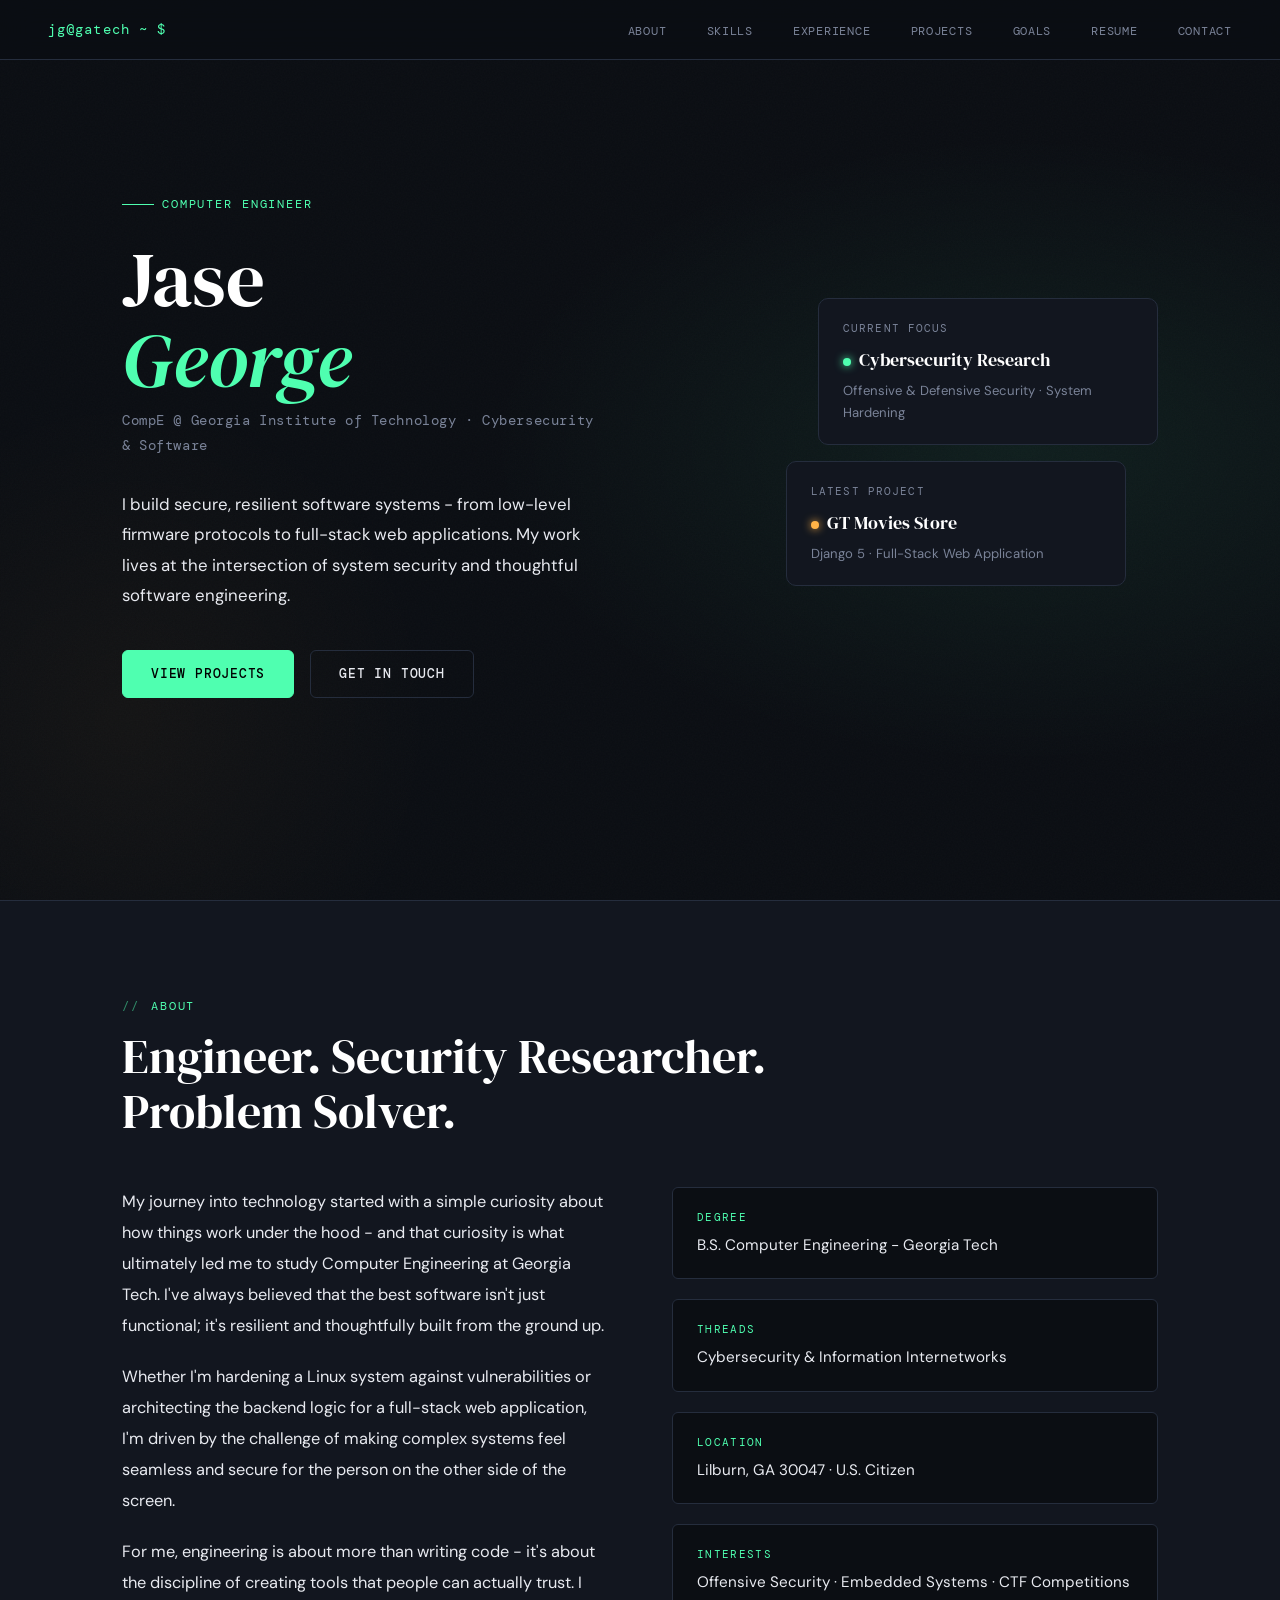
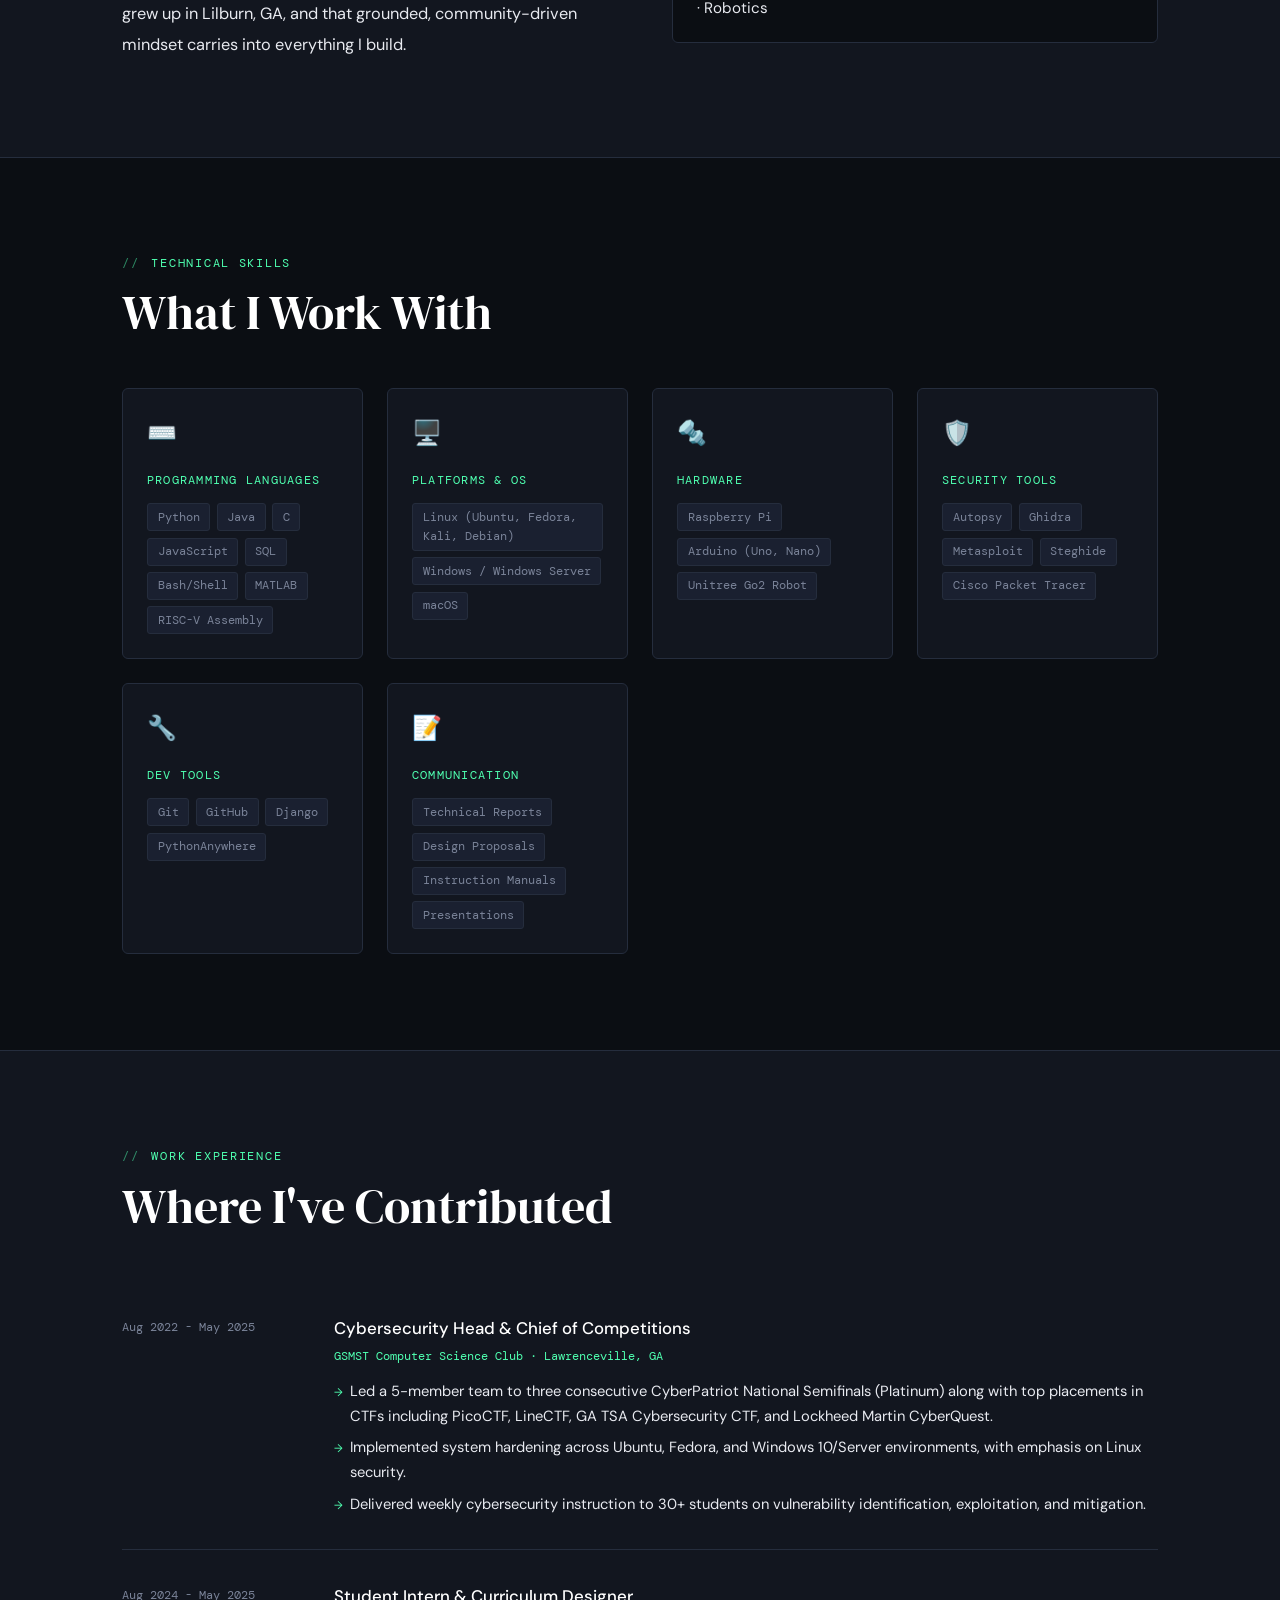
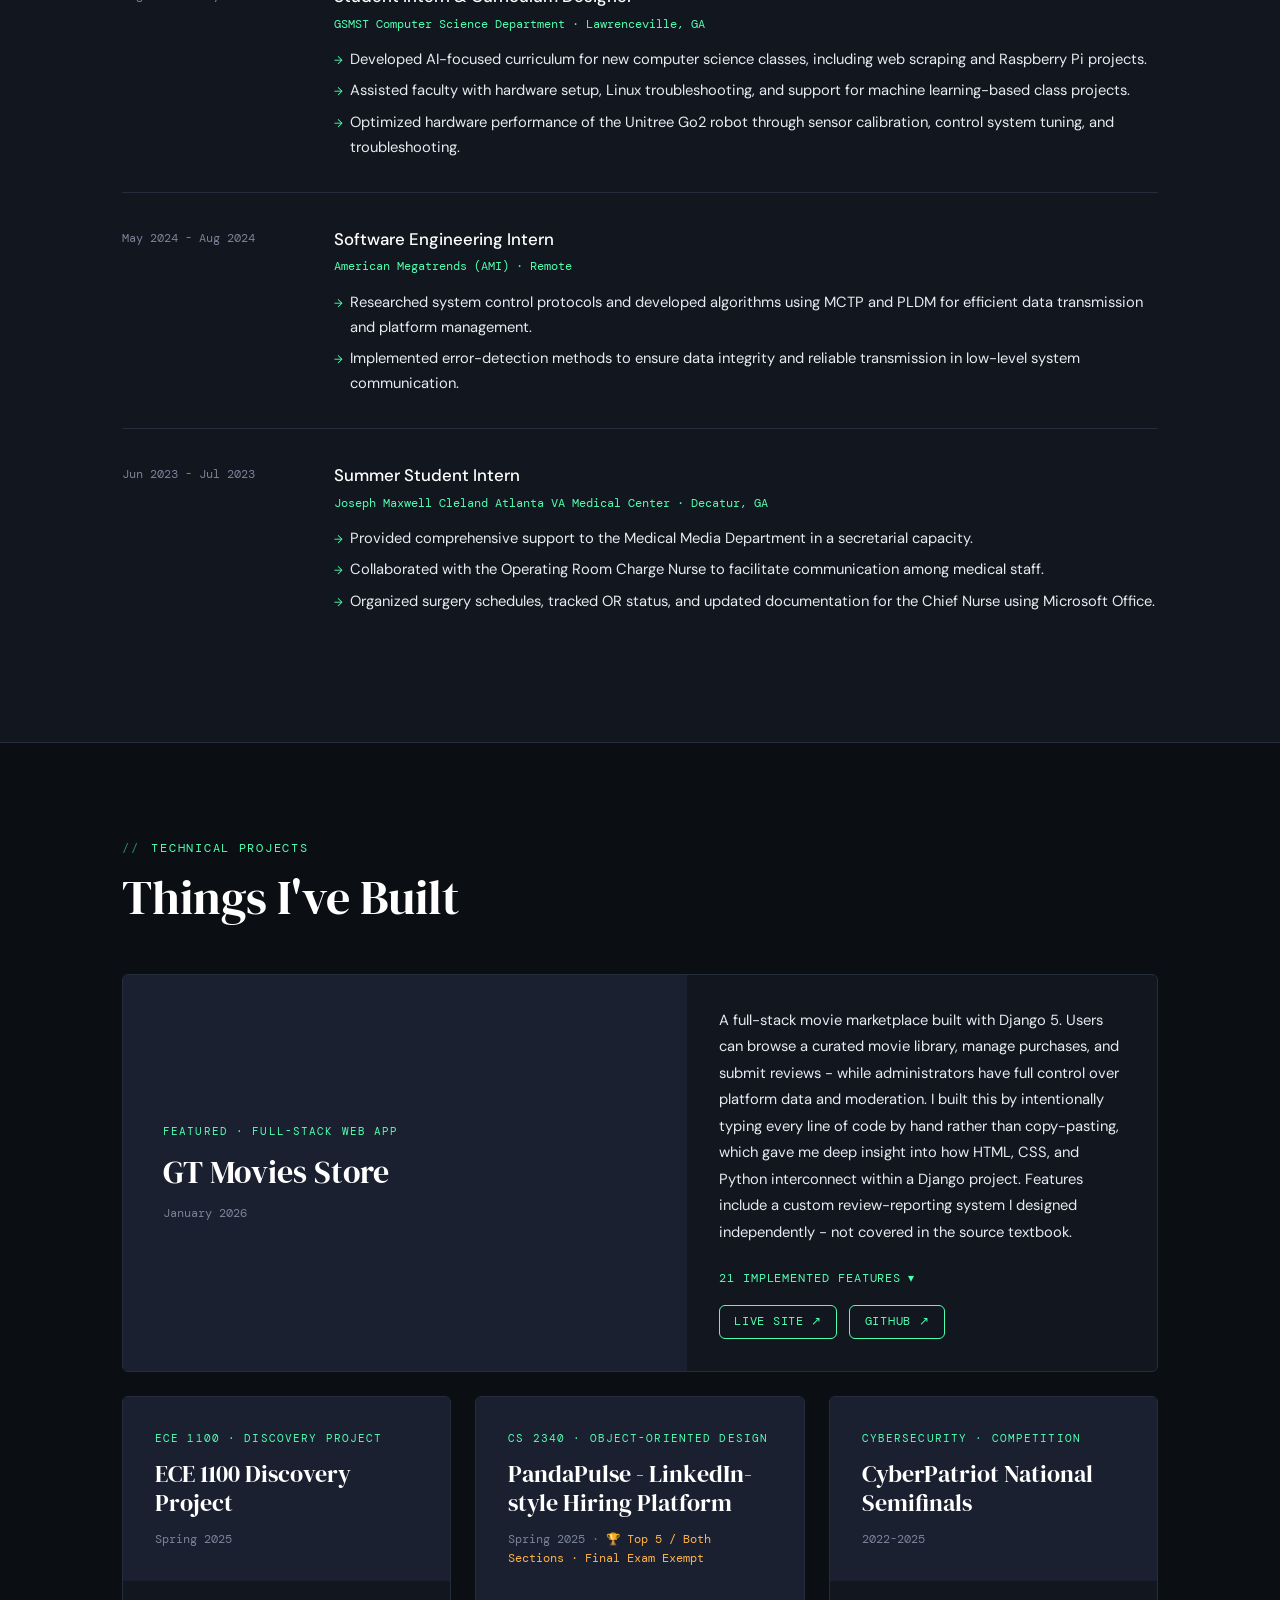
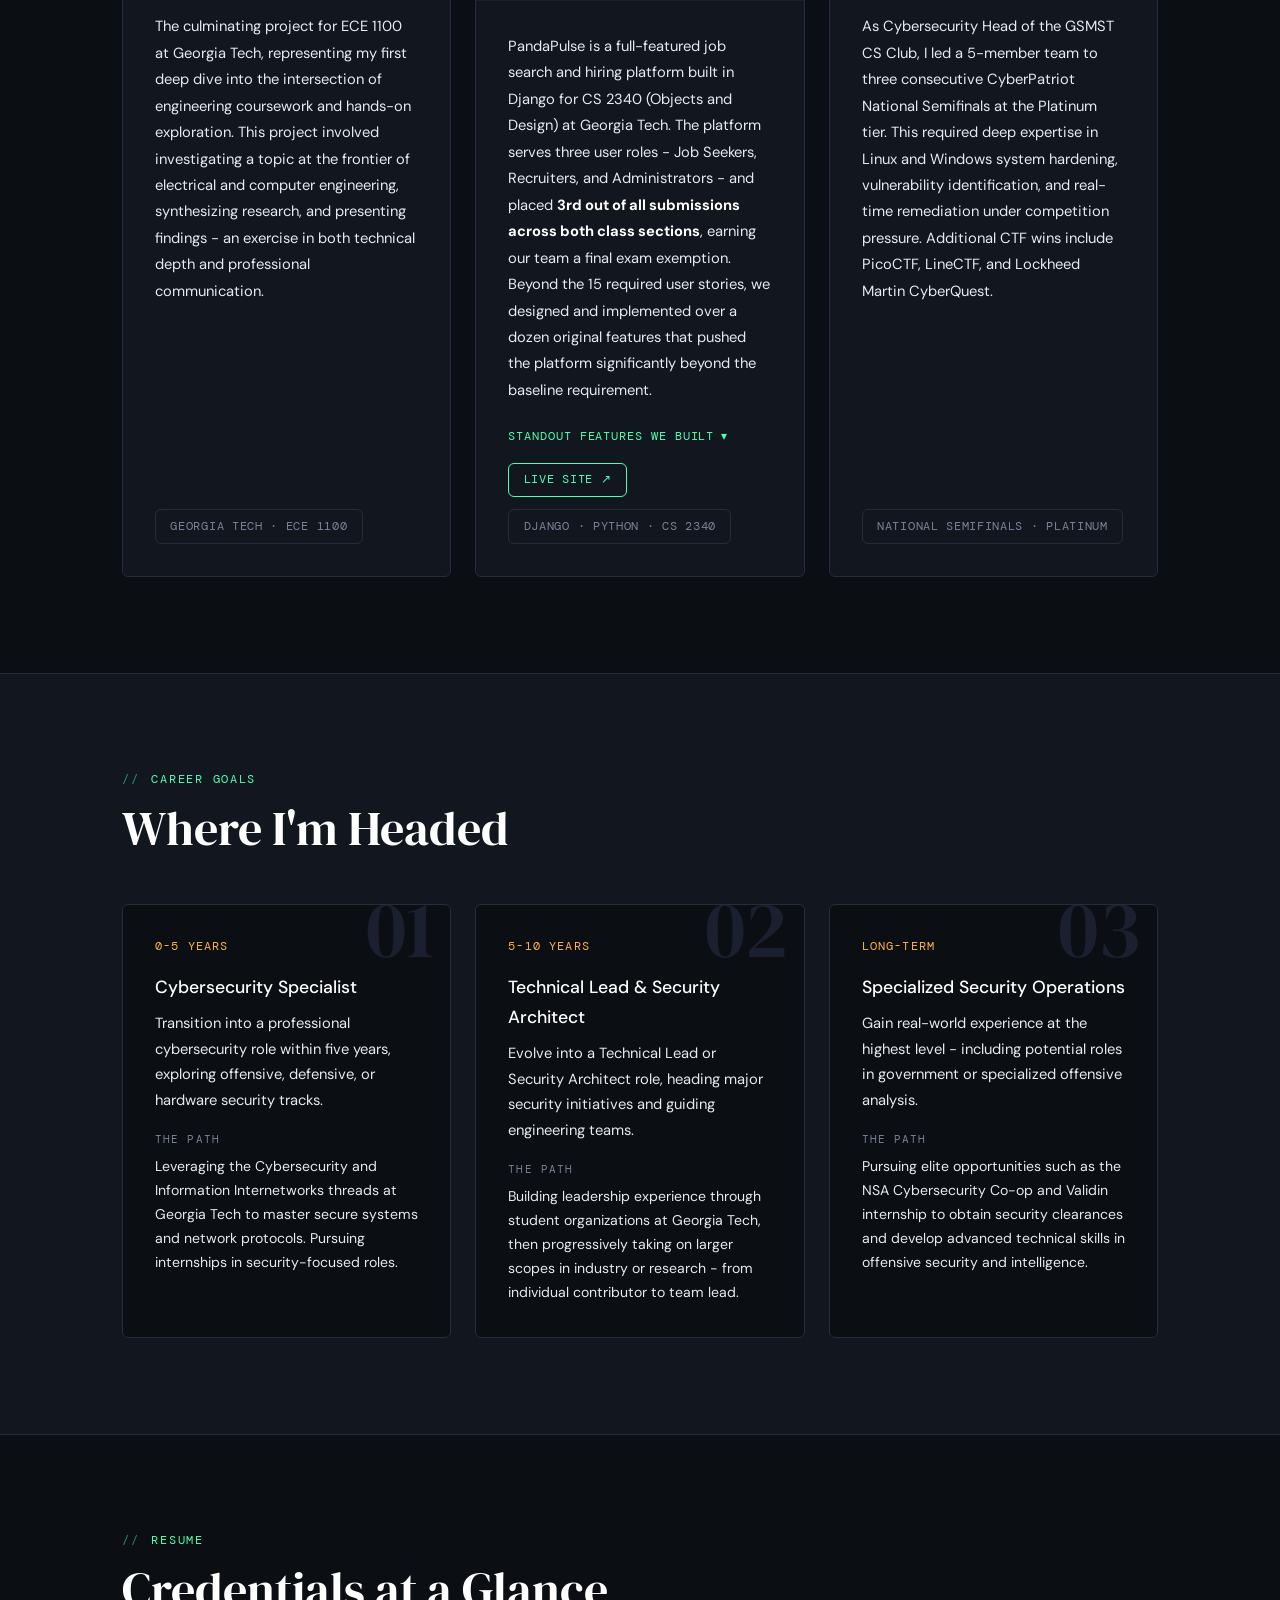
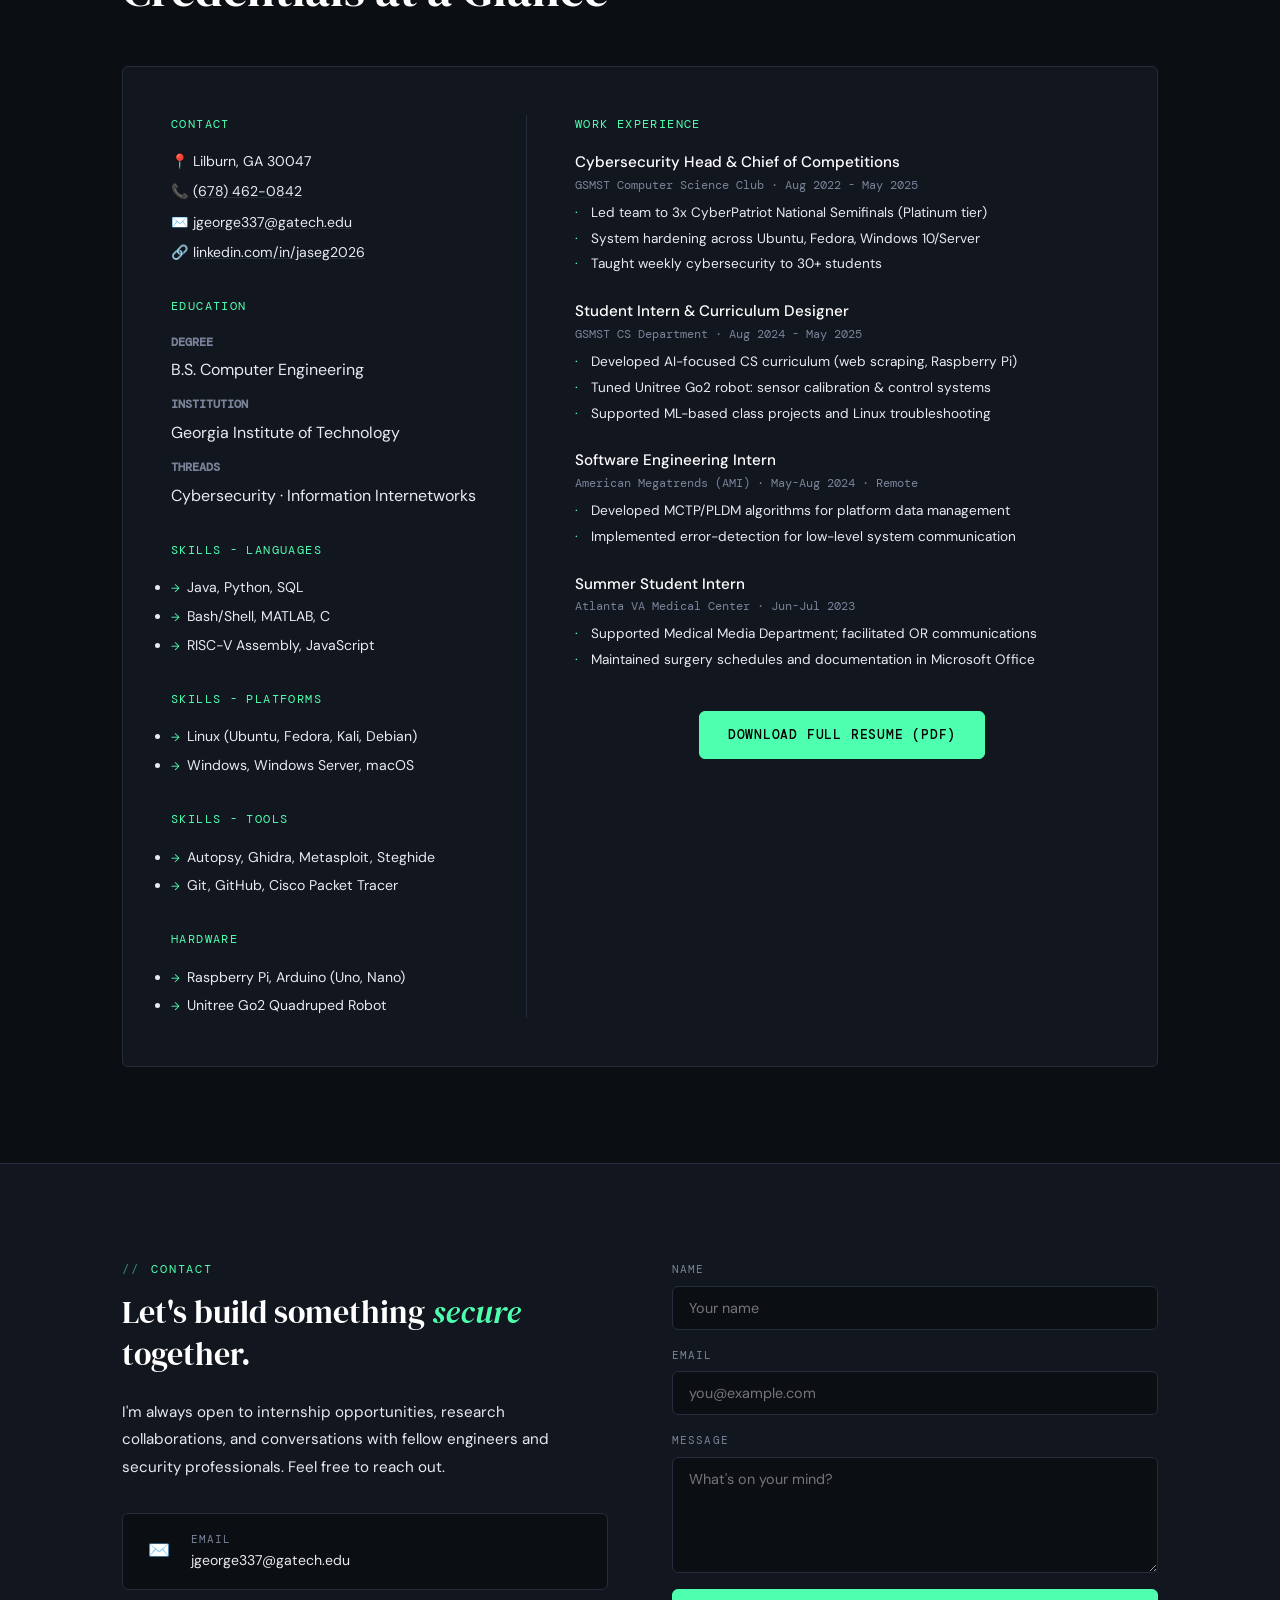
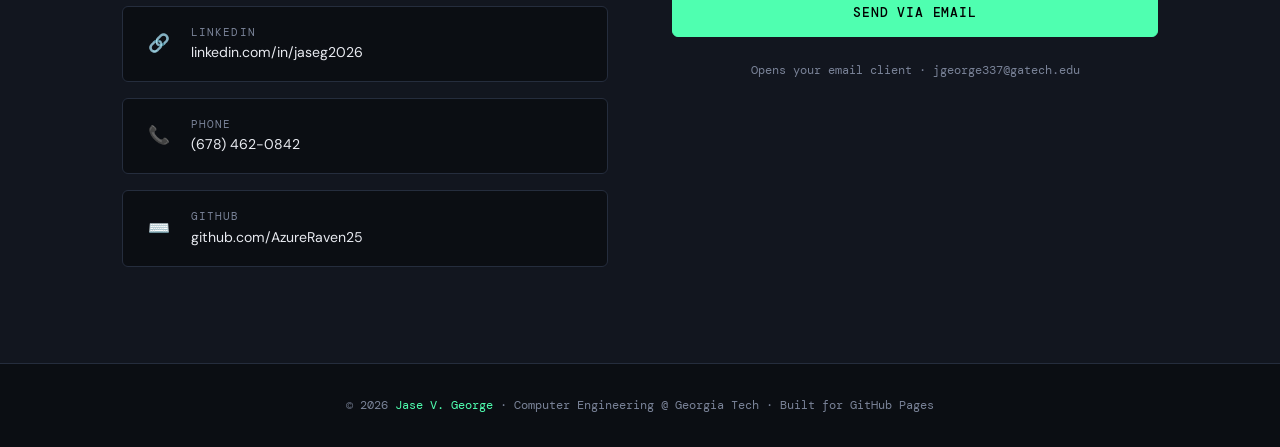
==== index.html @ 10a2146a "Add files via upload" ====
<!DOCTYPE html>
<html lang="en">
<head>
  <meta charset="UTF-8" />
  <meta name="viewport" content="width=device-width, initial-scale=1.0" />
  <title>Jase George - Computer Engineer & Security Researcher</title>
  <link rel="preconnect" href="https://fonts.googleapis.com" />
  <link rel="preconnect" href="https://fonts.gstatic.com" crossorigin />
  <link href="https://fonts.googleapis.com/css2?family=DM+Serif+Display:ital@0;1&family=DM+Mono:wght@300;400;500&family=DM+Sans:ital,opsz,wght@0,9..40,300;0,9..40,400;0,9..40,500;1,9..40,300&display=swap" rel="stylesheet" />

  <style>
    /* ─── DESIGN TOKENS ─── */
    :root {
      --bg:       #0b0e13;
      --surface:  #12161f;
      --surface2: #1a2030;
      --border:   #252d3d;
      --accent:   #4fffb0;      /* electric mint - GT green reimagined */
      --accent2:  #ffb347;      /* warm amber for secondary callouts */
      --text:     #e8eaf0;
      --muted:    #7a8398;
      --heading:  #ffffff;
      --mono:     'DM Mono', monospace;
      --sans:     'DM Sans', sans-serif;
      --serif:    'DM Serif Display', serif;
      --radius:   6px;
      --transition: 0.25s cubic-bezier(0.4,0,0.2,1);
    }

    /* ─── RESET & BASE ─── */
    *, *::before, *::after { box-sizing: border-box; margin: 0; padding: 0; }
    html { scroll-behavior: smooth; font-size: 16px; }
    body {
      background: var(--bg);
      color: var(--text);
      font-family: var(--sans);
      line-height: 1.7;
      overflow-x: hidden;
    }
    a { color: var(--accent); text-decoration: none; transition: opacity var(--transition); }
    a:hover { opacity: 0.8; }
    img { max-width: 100%; display: block; }
    ::selection { background: var(--accent); color: #000; }

    /* ─── NOISE TEXTURE OVERLAY ─── */
    body::before {
      content: '';
      position: fixed; inset: 0; z-index: 0; pointer-events: none;
      opacity: 0.025;
      background-image: url("data:image/svg+xml,%3Csvg viewBox='0 0 200 200' xmlns='http://www.w3.org/2000/svg'%3E%3Cfilter id='noise'%3E%3CfeTurbulence type='fractalNoise' baseFrequency='0.65' numOctaves='3' stitchTiles='stitch'/%3E%3C/filter%3E%3Crect width='100%25' height='100%25' filter='url(%23noise)'/%3E%3C/svg%3E");
      background-size: 200px 200px;
    }

    /* ─── SCROLLBAR ─── */
    ::-webkit-scrollbar { width: 4px; }
    ::-webkit-scrollbar-track { background: var(--bg); }
    ::-webkit-scrollbar-thumb { background: var(--border); border-radius: 2px; }

    /* ─── NAV ─── */
    nav {
      position: fixed; top: 0; left: 0; right: 0; z-index: 100;
      display: flex; align-items: center; justify-content: space-between;
      padding: 1rem 3rem;
      background: rgba(11,14,19,0.85);
      backdrop-filter: blur(16px);
      border-bottom: 1px solid var(--border);
      transition: padding var(--transition);
    }
    .nav-logo {
      font-family: var(--mono);
      font-size: 0.85rem;
      color: var(--accent);
      letter-spacing: 0.08em;
    }
    .nav-links { display: flex; gap: 2.5rem; list-style: none; }
    .nav-links a {
      font-family: var(--mono);
      font-size: 0.78rem;
      color: var(--muted);
      letter-spacing: 0.06em;
      text-transform: uppercase;
      transition: color var(--transition);
    }
    .nav-links a:hover { color: var(--accent); opacity: 1; }

    /* mobile hamburger */
    .hamburger { display: none; flex-direction: column; gap: 5px; cursor: pointer; background: none; border: none; padding: 4px; }
    .hamburger span { width: 24px; height: 2px; background: var(--text); border-radius: 1px; transition: all var(--transition); }
    .nav-mobile { display: none; }

    @media (max-width: 700px) {
      nav { padding: 1rem 1.5rem; }
      .nav-links { display: none; }
      .hamburger { display: flex; }
      .nav-mobile.open {
        display: flex; flex-direction: column; gap: 1.5rem;
        position: fixed; top: 60px; left: 0; right: 0;
        background: var(--surface); border-bottom: 1px solid var(--border);
        padding: 2rem 1.5rem; z-index: 99;
      }
      .nav-mobile a {
        font-family: var(--mono); font-size: 0.9rem;
        color: var(--muted); text-transform: uppercase; letter-spacing: 0.06em;
      }
    }

    /* ─── LAYOUT HELPERS ─── */
    .container { max-width: 1100px; margin: 0 auto; padding: 0 2rem; position: relative; z-index: 1; }
    section { padding: 6rem 0; }
    .section-label {
      font-family: var(--mono); font-size: 0.72rem; letter-spacing: 0.15em;
      text-transform: uppercase; color: var(--accent); margin-bottom: 0.75rem;
      display: flex; align-items: center; gap: 0.75rem;
    }
    .section-label::before { content: '//'; opacity: 0.5; }
    h2.section-title {
      font-family: var(--serif); font-size: clamp(2rem, 4vw, 3rem);
      color: var(--heading); font-weight: 400; line-height: 1.15;
      margin-bottom: 3rem;
    }

    /* ─── HERO ─── */
    #hero {
      min-height: 100vh;
      display: grid; place-items: center;
      padding-top: 80px;
      background:
        radial-gradient(ellipse 60% 50% at 80% 50%, rgba(79,255,176,0.07) 0%, transparent 70%),
        radial-gradient(ellipse 40% 60% at 10% 80%, rgba(255,179,71,0.04) 0%, transparent 60%),
        var(--bg);
    }
    .hero-inner { display: grid; grid-template-columns: 1fr 1fr; gap: 4rem; align-items: center; }
    .hero-tag {
      font-family: var(--mono); font-size: 0.78rem; letter-spacing: 0.15em;
      text-transform: uppercase; color: var(--accent);
      display: inline-flex; align-items: center; gap: 0.5rem; margin-bottom: 1.5rem;
    }
    .hero-tag::before { content: ''; width: 2rem; height: 1px; background: var(--accent); }
    h1.hero-name {
      font-family: var(--serif);
      font-size: clamp(3rem, 6vw, 5rem);
      color: var(--heading); font-weight: 400; line-height: 1.05;
      margin-bottom: 0.5rem;
    }
    h1.hero-name em { font-style: italic; color: var(--accent); }
    .hero-title {
      font-family: var(--mono); font-size: 0.9rem; color: var(--muted);
      margin-bottom: 2rem; letter-spacing: 0.04em;
    }
    .hero-desc { font-size: 1.05rem; color: var(--text); line-height: 1.8; margin-bottom: 2.5rem; max-width: 480px; }
    .hero-cta { display: flex; gap: 1rem; flex-wrap: wrap; }
    .btn {
      display: inline-flex; align-items: center; gap: 0.5rem;
      padding: 0.75rem 1.75rem; border-radius: var(--radius);
      font-family: var(--mono); font-size: 0.82rem; letter-spacing: 0.06em;
      text-transform: uppercase; transition: all var(--transition); font-weight: 500;
    }
    .btn-primary {
      background: var(--accent); color: #000; border: 1px solid var(--accent);
    }
    .btn-primary:hover { background: transparent; color: var(--accent); opacity: 1; }
    .btn-outline {
      background: transparent; color: var(--text); border: 1px solid var(--border);
    }
    .btn-outline:hover { border-color: var(--accent); color: var(--accent); opacity: 1; }

    /* hero visual */
    .hero-visual {
      display: flex; flex-direction: column; gap: 1rem; align-items: flex-end;
    }
    .hero-card {
      background: var(--surface); border: 1px solid var(--border); border-radius: 10px;
      padding: 1.25rem 1.5rem; width: 100%; max-width: 340px;
      animation: floatA 6s ease-in-out infinite;
    }
    .hero-card:nth-child(2) { animation: floatB 6s ease-in-out infinite; animation-delay: -3s; margin-right: 2rem; }
    @keyframes floatA { 0%,100%{ transform:translateY(0) } 50%{ transform:translateY(-8px) } }
    @keyframes floatB { 0%,100%{ transform:translateY(0) } 50%{ transform:translateY(8px) } }
    .card-label { font-family: var(--mono); font-size: 0.7rem; color: var(--muted); margin-bottom: 0.5rem; text-transform: uppercase; letter-spacing: 0.1em; }
    .card-value { font-family: var(--serif); font-size: 1.1rem; color: var(--heading); }
    .card-sub { font-size: 0.82rem; color: var(--muted); margin-top: 0.25rem; }
    .dot { display: inline-block; width: 8px; height: 8px; border-radius: 50%; background: var(--accent); margin-right: 0.5rem; box-shadow: 0 0 8px var(--accent); }
    .dot.amber { background: var(--accent2); box-shadow: 0 0 8px var(--accent2); }

    @media (max-width: 800px) {
      .hero-inner { grid-template-columns: 1fr; gap: 3rem; }
      .hero-visual { align-items: center; }
    }

    /* ─── ABOUT ─── */
    #about { background: var(--surface); border-top: 1px solid var(--border); border-bottom: 1px solid var(--border); }
    .about-grid { display: grid; grid-template-columns: 1fr 1fr; gap: 4rem; align-items: start; }
    .about-text p { color: var(--text); font-size: 1.02rem; line-height: 1.9; margin-bottom: 1.25rem; }
    .about-text p:last-child { margin-bottom: 0; }
    .about-meta { display: flex; flex-direction: column; gap: 1.25rem; }
    .meta-item {
      background: var(--bg); border: 1px solid var(--border); border-radius: var(--radius);
      padding: 1.25rem 1.5rem;
    }
    .meta-key { font-family: var(--mono); font-size: 0.7rem; color: var(--accent); text-transform: uppercase; letter-spacing: 0.12em; margin-bottom: 0.35rem; }
    .meta-val { font-size: 0.95rem; color: var(--text); }

    @media (max-width: 700px) {
      .about-grid { grid-template-columns: 1fr; gap: 2.5rem; }
    }

    /* ─── SKILLS ─── */
    #skills { }
    .skills-grid { display: grid; grid-template-columns: repeat(auto-fit, minmax(240px, 1fr)); gap: 1.5rem; }
    .skill-card {
      background: var(--surface); border: 1px solid var(--border); border-radius: var(--radius);
      padding: 1.5rem; transition: border-color var(--transition), transform var(--transition);
    }
    .skill-card:hover { border-color: var(--accent); transform: translateY(-3px); }
    .skill-card-icon { font-size: 1.5rem; margin-bottom: 1rem; }
    .skill-card-title { font-family: var(--mono); font-size: 0.78rem; color: var(--accent); text-transform: uppercase; letter-spacing: 0.1em; margin-bottom: 0.75rem; }
    .skill-tags { display: flex; flex-wrap: wrap; gap: 0.4rem; }
    .tag {
      font-family: var(--mono); font-size: 0.72rem; padding: 0.2rem 0.6rem;
      border-radius: 3px; background: var(--surface2); color: var(--muted); border: 1px solid var(--border);
    }

    /* ─── EXPERIENCE ─── */
    #experience { background: var(--surface); border-top: 1px solid var(--border); border-bottom: 1px solid var(--border); }
    .timeline { display: flex; flex-direction: column; gap: 0; }
    .timeline-item {
      display: grid; grid-template-columns: 180px 1fr;
      gap: 2rem; padding: 2rem 0;
      border-bottom: 1px solid var(--border);
    }
    .timeline-item:last-child { border-bottom: none; }
    .timeline-date { font-family: var(--mono); font-size: 0.75rem; color: var(--muted); line-height: 1.6; padding-top: 0.25rem; }
    .timeline-content h3 { font-size: 1.05rem; color: var(--heading); font-weight: 500; margin-bottom: 0.2rem; }
    .timeline-content .org { font-family: var(--mono); font-size: 0.78rem; color: var(--accent); margin-bottom: 0.75rem; }
    .timeline-content ul { list-style: none; display: flex; flex-direction: column; gap: 0.4rem; }
    .timeline-content ul li { font-size: 0.92rem; color: var(--text); padding-left: 1rem; position: relative; }
    .timeline-content ul li::before { content: '→'; position: absolute; left: 0; color: var(--accent); font-size: 0.7rem; top: 4px; }

    @media (max-width: 600px) {
      .timeline-item { grid-template-columns: 1fr; gap: 0.5rem; }
    }

    /* ─── PROJECTS ─── */
    #projects { }
    .projects-grid { display: grid; grid-template-columns: repeat(auto-fit, minmax(320px, 1fr)); gap: 1.5rem; }
    .project-card {
      background: var(--surface); border: 1px solid var(--border); border-radius: var(--radius);
      overflow: hidden; transition: border-color var(--transition), transform var(--transition);
      display: flex; flex-direction: column;
    }
    .project-card:hover { border-color: var(--accent); transform: translateY(-4px); }
    .project-card.featured { grid-column: 1 / -1; display: grid; grid-template-columns: 1.2fr 1fr; }
    .project-header {
      padding: 2rem; background: var(--surface2);
      display: flex; flex-direction: column; justify-content: center; gap: 0.75rem;
    }
    .project-card.featured .project-header { padding: 2.5rem; }
    .project-type { font-family: var(--mono); font-size: 0.7rem; color: var(--accent); text-transform: uppercase; letter-spacing: 0.1em; }
    .project-title { font-family: var(--serif); font-size: 1.5rem; color: var(--heading); font-weight: 400; line-height: 1.2; }
    .project-card.featured .project-title { font-size: 2rem; }
    .project-date { font-family: var(--mono); font-size: 0.72rem; color: var(--muted); }
    .project-body { padding: 2rem; flex: 1; display: flex; flex-direction: column; }
    .project-desc { font-size: 0.92rem; color: var(--text); line-height: 1.8; margin-bottom: 1.5rem; flex: 1; }
    .project-links { display: flex; gap: 0.75rem; flex-wrap: wrap; }
    .project-link {
      font-family: var(--mono); font-size: 0.72rem; letter-spacing: 0.06em;
      text-transform: uppercase; color: var(--accent);
      border: 1px solid var(--accent); border-radius: var(--radius);
      padding: 0.4rem 0.9rem; transition: all var(--transition);
    }
    .project-link:hover { background: var(--accent); color: #000; opacity: 1; }
    .project-link.muted { color: var(--muted); border-color: var(--border); }
    .project-link.muted:hover { color: var(--text); border-color: var(--text); background: transparent; opacity: 1; }
    /* Features list */
    .features-toggle { display: none; }
    .features-label {
      font-family: var(--mono); font-size: 0.72rem; color: var(--accent);
      text-transform: uppercase; letter-spacing: 0.08em;
      cursor: pointer; display: inline-flex; align-items: center; gap: 0.4rem;
      margin-bottom: 1rem;
    }
    .features-label::after { content: '▾'; transition: transform var(--transition); }
    .features-toggle:checked + .features-label::after { transform: rotate(180deg); }
    .features-list { display: none; }
    .features-toggle:checked ~ .features-list { display: flex; flex-direction: column; gap: 0.3rem; margin-bottom: 1rem; }
    .features-list li { font-size: 0.82rem; color: var(--muted); padding-left: 1rem; position: relative; }
    .features-list li::before { content: '·'; position: absolute; left: 0; color: var(--accent); }

    @media (max-width: 700px) {
      .project-card.featured { grid-template-columns: 1fr; }
    }

    /* ─── CAREER GOALS ─── */
    #goals { background: var(--surface); border-top: 1px solid var(--border); border-bottom: 1px solid var(--border); }
    .goals-grid { display: grid; grid-template-columns: repeat(auto-fit, minmax(280px, 1fr)); gap: 1.5rem; }
    .goal-card {
      background: var(--bg); border: 1px solid var(--border); border-radius: var(--radius);
      padding: 2rem; position: relative; overflow: hidden;
      transition: border-color var(--transition), transform var(--transition);
    }
    .goal-card:hover { border-color: var(--accent); transform: translateY(-3px); }
    .goal-num {
      font-family: var(--serif); font-size: 5rem; color: var(--surface2);
      position: absolute; top: -1rem; right: 1rem; line-height: 1; font-weight: 400;
      pointer-events: none;
    }
    .goal-title { font-size: 1.1rem; font-weight: 500; color: var(--heading); margin-bottom: 0.5rem; }
    .goal-horizon { font-family: var(--mono); font-size: 0.72rem; color: var(--accent2); text-transform: uppercase; letter-spacing: 0.1em; margin-bottom: 1rem; }
    .goal-desc { font-size: 0.92rem; color: var(--text); line-height: 1.75; margin-bottom: 1rem; }
    .goal-path-label { font-family: var(--mono); font-size: 0.7rem; color: var(--muted); text-transform: uppercase; letter-spacing: 0.1em; margin-bottom: 0.4rem; }
    .goal-path { font-size: 0.88rem; color: var(--text); line-height: 1.7; }

    /* ─── RESUME ─── */
    #resume { }
    .resume-inner {
      background: var(--surface); border: 1px solid var(--border); border-radius: var(--radius);
      padding: 3rem; display: grid; grid-template-columns: 1fr 1.5fr; gap: 3rem;
    }
    .resume-left { border-right: 1px solid var(--border); padding-right: 3rem; }
    .resume-section-title { font-family: var(--mono); font-size: 0.72rem; text-transform: uppercase; letter-spacing: 0.12em; color: var(--accent); margin-bottom: 1rem; margin-top: 2rem; }
    .resume-section-title:first-child { margin-top: 0; }
    .resume-contact-item { font-size: 0.88rem; color: var(--text); margin-bottom: 0.4rem; }
    .resume-contact-item a { color: var(--text); text-decoration: underline; text-decoration-color: var(--border); }
    .resume-contact-item a:hover { color: var(--accent); opacity: 1; }
    .resume-tag-list { display: flex; flex-direction: column; gap: 0.3rem; }
    .resume-tag-list li { font-size: 0.88rem; color: var(--text); padding-left: 1rem; position: relative; }
    .resume-tag-list li::before { content: '→'; position: absolute; left: 0; color: var(--accent); font-size: 0.7rem; top: 3px; }
    .resume-skill-group { margin-bottom: 0.75rem; }
    .resume-skill-group strong { font-family: var(--mono); font-size: 0.72rem; color: var(--muted); display: block; margin-bottom: 0.25rem; text-transform: uppercase; }
    .resume-exp-item { margin-bottom: 1.5rem; }
    .resume-exp-item h4 { font-size: 0.95rem; font-weight: 500; color: var(--heading); }
    .resume-exp-item .exp-meta { font-family: var(--mono); font-size: 0.72rem; color: var(--muted); margin-bottom: 0.4rem; }
    .resume-exp-item ul { list-style: none; }
    .resume-exp-item ul li { font-size: 0.85rem; color: var(--text); padding-left: 1rem; position: relative; margin-bottom: 0.25rem; line-height: 1.6; }
    .resume-exp-item ul li::before { content: '·'; position: absolute; left: 0; color: var(--accent); }
    .resume-download { text-align: center; margin-top: 2.5rem; }
    @media (max-width: 750px) {
      .resume-inner { grid-template-columns: 1fr; gap: 2rem; }
      .resume-left { border-right: none; border-bottom: 1px solid var(--border); padding-right: 0; padding-bottom: 2rem; }
    }

    /* ─── CONTACT ─── */
    #contact { background: var(--surface); border-top: 1px solid var(--border); }
    .contact-inner { display: grid; grid-template-columns: 1fr 1fr; gap: 4rem; align-items: start; }
    .contact-tagline { font-family: var(--serif); font-size: 2rem; color: var(--heading); font-weight: 400; line-height: 1.3; margin-bottom: 1.5rem; }
    .contact-tagline em { font-style: italic; color: var(--accent); }
    .contact-desc { font-size: 0.95rem; color: var(--text); line-height: 1.8; margin-bottom: 2rem; }
    .contact-links { display: flex; flex-direction: column; gap: 1rem; }
    .contact-link-item {
      display: flex; align-items: center; gap: 1rem;
      padding: 1rem 1.25rem; background: var(--bg); border: 1px solid var(--border); border-radius: var(--radius);
      transition: border-color var(--transition);
    }
    .contact-link-item:hover { border-color: var(--accent); }
    .contact-link-item .link-icon { font-size: 1.1rem; width: 2rem; text-align: center; }
    .contact-link-item .link-info { flex: 1; }
    .contact-link-item .link-label { font-family: var(--mono); font-size: 0.68rem; color: var(--muted); text-transform: uppercase; letter-spacing: 0.1em; }
    .contact-link-item .link-value { font-size: 0.88rem; color: var(--text); }
    .contact-form { display: flex; flex-direction: column; gap: 1rem; }
    .form-group { display: flex; flex-direction: column; gap: 0.4rem; }
    .form-group label { font-family: var(--mono); font-size: 0.7rem; color: var(--muted); text-transform: uppercase; letter-spacing: 0.1em; }
    .form-group input, .form-group textarea {
      background: var(--bg); border: 1px solid var(--border); border-radius: var(--radius);
      color: var(--text); font-family: var(--sans); font-size: 0.9rem;
      padding: 0.75rem 1rem; outline: none; transition: border-color var(--transition);
      resize: vertical;
    }
    .form-group input:focus, .form-group textarea:focus { border-color: var(--accent); }
    .form-note { font-family: var(--mono); font-size: 0.72rem; color: var(--muted); text-align: center; margin-top: 0.5rem; }
    @media (max-width: 700px) { .contact-inner { grid-template-columns: 1fr; gap: 2.5rem; } }

    /* ─── FOOTER ─── */
    footer {
      border-top: 1px solid var(--border);
      padding: 2rem 0;
      text-align: center;
      font-family: var(--mono); font-size: 0.72rem; color: var(--muted);
    }
    footer span { color: var(--accent); }

    /* ─── FADE-IN ANIMATIONS ─── */
    /* Visible by default - JS opts in to animation by adding .js-ready to <html> */
    .fade-in { opacity: 1; transform: none; transition: opacity 0.6s ease, transform 0.6s ease; }
    .js-ready .fade-in { opacity: 0; transform: translateY(24px); }
    .js-ready .fade-in.visible { opacity: 1; transform: none; }
    .js-ready .fade-in:nth-child(2) { transition-delay: 0.1s; }
    .js-ready .fade-in:nth-child(3) { transition-delay: 0.2s; }
    .js-ready .fade-in:nth-child(4) { transition-delay: 0.3s; }

    /* ─── PROGRESS BARS ─── */
    .progress-item { margin-bottom: 0.75rem; }
    .progress-header { display: flex; justify-content: space-between; margin-bottom: 0.3rem; }
    .progress-name { font-size: 0.82rem; color: var(--text); }
    .progress-level { font-family: var(--mono); font-size: 0.7rem; color: var(--muted); }
    .progress-bar { height: 3px; background: var(--border); border-radius: 2px; overflow: hidden; }
    .progress-fill { height: 100%; background: var(--accent); border-radius: 2px; transform-origin: left; transform: scaleX(0); transition: transform 1s cubic-bezier(0.4,0,0.2,1); }
    .progress-fill.animated { transform: scaleX(1); }
  </style>
</head>
<body>

  <!-- ─── NAV ─── -->
  <nav>
    <div class="nav-logo">jg@gatech ~ $</div>
    <ul class="nav-links">
      <li><a href="#about">About</a></li>
      <li><a href="#skills">Skills</a></li>
      <li><a href="#experience">Experience</a></li>
      <li><a href="#projects">Projects</a></li>
      <li><a href="#goals">Goals</a></li>
      <li><a href="#resume">Resume</a></li>
      <li><a href="#contact">Contact</a></li>
    </ul>
    <button class="hamburger" id="hamburger" aria-label="Menu">
      <span></span><span></span><span></span>
    </button>
  </nav>
  <div class="nav-mobile" id="nav-mobile">
    <a href="#about" onclick="closeMenu()">About</a>
    <a href="#skills" onclick="closeMenu()">Skills</a>
    <a href="#experience" onclick="closeMenu()">Experience</a>
    <a href="#projects" onclick="closeMenu()">Projects</a>
    <a href="#goals" onclick="closeMenu()">Goals</a>
    <a href="#resume" onclick="closeMenu()">Resume</a>
    <a href="#contact" onclick="closeMenu()">Contact</a>
  </div>

  <!-- ─── HERO ─── -->
  <section id="hero">
    <div class="container">
      <div class="hero-inner">
        <div class="hero-copy">
          <div class="hero-tag">Computer Engineer</div>
          <h1 class="hero-name">Jase<br><em>George</em></h1>
          <div class="hero-title">CompE @ Georgia Institute of Technology · Cybersecurity & Software</div>
          <p class="hero-desc">
            I build secure, resilient software systems - from low-level firmware protocols to full-stack web applications.
            My work lives at the intersection of system security and thoughtful software engineering.
          </p>
          <div class="hero-cta">
            <a href="#projects" class="btn btn-primary">View Projects</a>
            <a href="#contact" class="btn btn-outline">Get in Touch</a>
          </div>
        </div>
        <div class="hero-visual">
          <div class="hero-card">
            <div class="card-label">Current Focus</div>
            <div class="card-value"><span class="dot"></span>Cybersecurity Research</div>
            <div class="card-sub">Offensive & Defensive Security · System Hardening</div>
          </div>
          <div class="hero-card">
            <div class="card-label">Latest Project</div>
            <div class="card-value"><span class="dot amber"></span>GT Movies Store</div>
            <div class="card-sub">Django 5 · Full-Stack Web Application</div>
          </div>
        </div>
      </div>
    </div>
  </section>

  <!-- ─── ABOUT ─── -->
  <section id="about">
    <div class="container">
      <div class="section-label">About</div>
      <h2 class="section-title">Engineer. Security Researcher.<br>Problem Solver.</h2>
      <div class="about-grid">
        <div class="about-text fade-in">
          <p>
            My journey into technology started with a simple curiosity about how things work under the hood -
            and that curiosity is what ultimately led me to study Computer Engineering at Georgia Tech. I've always
            believed that the best software isn't just functional; it's resilient and thoughtfully built from the ground up.
          </p>
          <p>
            Whether I'm hardening a Linux system against vulnerabilities or architecting the backend logic for a full-stack
            web application, I'm driven by the challenge of making complex systems feel seamless and secure for the person
            on the other side of the screen.
          </p>
          <p>
            For me, engineering is about more than writing code - it's about the discipline of creating tools that people
            can actually trust. I grew up in Lilburn, GA, and that grounded, community-driven mindset carries into
            everything I build.
          </p>
        </div>
        <div class="about-meta fade-in">
          <div class="meta-item">
            <div class="meta-key">Degree</div>
            <div class="meta-val">B.S. Computer Engineering - Georgia Tech</div>
          </div>
          <div class="meta-item">
            <div class="meta-key">Threads</div>
            <div class="meta-val">Cybersecurity & Information Internetworks</div>
          </div>
          <div class="meta-item">
            <div class="meta-key">Location</div>
            <div class="meta-val">Lilburn, GA 30047 · U.S. Citizen</div>
          </div>
          <div class="meta-item">
            <div class="meta-key">Interests</div>
            <div class="meta-val">Offensive Security · Embedded Systems · CTF Competitions · Robotics</div>
          </div>
        </div>
      </div>
    </div>
  </section>

  <!-- ─── SKILLS ─── -->
  <section id="skills">
    <div class="container">
      <div class="section-label">Technical Skills</div>
      <h2 class="section-title">What I Work With</h2>
      <div class="skills-grid">
        <div class="skill-card fade-in">
          <div class="skill-card-icon">⌨️</div>
          <div class="skill-card-title">Programming Languages</div>
          <div class="skill-tags">
            <span class="tag">Python</span>
            <span class="tag">Java</span>
            <span class="tag">C</span>
            <span class="tag">JavaScript</span>
            <span class="tag">SQL</span>
            <span class="tag">Bash/Shell</span>
            <span class="tag">MATLAB</span>
            <span class="tag">RISC-V Assembly</span>
          </div>
        </div>
        <div class="skill-card fade-in">
          <div class="skill-card-icon">🖥️</div>
          <div class="skill-card-title">Platforms & OS</div>
          <div class="skill-tags">
            <span class="tag">Linux (Ubuntu, Fedora, Kali, Debian)</span>
            <span class="tag">Windows / Windows Server</span>
            <span class="tag">macOS</span>
          </div>
        </div>
        <div class="skill-card fade-in">
          <div class="skill-card-icon">🔩</div>
          <div class="skill-card-title">Hardware</div>
          <div class="skill-tags">
            <span class="tag">Raspberry Pi</span>
            <span class="tag">Arduino (Uno, Nano)</span>
            <span class="tag">Unitree Go2 Robot</span>
          </div>
        </div>
        <div class="skill-card fade-in">
          <div class="skill-card-icon">🛡️</div>
          <div class="skill-card-title">Security Tools</div>
          <div class="skill-tags">
            <span class="tag">Autopsy</span>
            <span class="tag">Ghidra</span>
            <span class="tag">Metasploit</span>
            <span class="tag">Steghide</span>
            <span class="tag">Cisco Packet Tracer</span>
          </div>
        </div>
        <div class="skill-card fade-in">
          <div class="skill-card-icon">🔧</div>
          <div class="skill-card-title">Dev Tools</div>
          <div class="skill-tags">
            <span class="tag">Git</span>
            <span class="tag">GitHub</span>
            <span class="tag">Django</span>
            <span class="tag">PythonAnywhere</span>
          </div>
        </div>
        <div class="skill-card fade-in">
          <div class="skill-card-icon">📝</div>
          <div class="skill-card-title">Communication</div>
          <div class="skill-tags">
            <span class="tag">Technical Reports</span>
            <span class="tag">Design Proposals</span>
            <span class="tag">Instruction Manuals</span>
            <span class="tag">Presentations</span>
          </div>
        </div>
      </div>
    </div>
  </section>

  <!-- ─── EXPERIENCE ─── -->
  <section id="experience">
    <div class="container">
      <div class="section-label">Work Experience</div>
      <h2 class="section-title">Where I've Contributed</h2>
      <div class="timeline">

        <div class="timeline-item fade-in">
          <div class="timeline-date">
            Aug 2022 - May 2025
          </div>
          <div class="timeline-content">
            <h3>Cybersecurity Head & Chief of Competitions</h3>
            <div class="org">GSMST Computer Science Club · Lawrenceville, GA</div>
            <ul>
              <li>Led a 5-member team to three consecutive CyberPatriot National Semifinals (Platinum) along with top placements in CTFs including PicoCTF, LineCTF, GA TSA Cybersecurity CTF, and Lockheed Martin CyberQuest.</li>
              <li>Implemented system hardening across Ubuntu, Fedora, and Windows 10/Server environments, with emphasis on Linux security.</li>
              <li>Delivered weekly cybersecurity instruction to 30+ students on vulnerability identification, exploitation, and mitigation.</li>
            </ul>
          </div>
        </div>

        <div class="timeline-item fade-in">
          <div class="timeline-date">
            Aug 2024 - May 2025
          </div>
          <div class="timeline-content">
            <h3>Student Intern & Curriculum Designer</h3>
            <div class="org">GSMST Computer Science Department · Lawrenceville, GA</div>
            <ul>
              <li>Developed AI-focused curriculum for new computer science classes, including web scraping and Raspberry Pi projects.</li>
              <li>Assisted faculty with hardware setup, Linux troubleshooting, and support for machine learning-based class projects.</li>
              <li>Optimized hardware performance of the Unitree Go2 robot through sensor calibration, control system tuning, and troubleshooting.</li>
            </ul>
          </div>
        </div>

        <div class="timeline-item fade-in">
          <div class="timeline-date">
            May 2024 - Aug 2024
          </div>
          <div class="timeline-content">
            <h3>Software Engineering Intern</h3>
            <div class="org">American Megatrends (AMI) · Remote</div>
            <ul>
              <li>Researched system control protocols and developed algorithms using MCTP and PLDM for efficient data transmission and platform management.</li>
              <li>Implemented error-detection methods to ensure data integrity and reliable transmission in low-level system communication.</li>
            </ul>
          </div>
        </div>

        <div class="timeline-item fade-in">
          <div class="timeline-date">
            Jun 2023 - Jul 2023
          </div>
          <div class="timeline-content">
            <h3>Summer Student Intern</h3>
            <div class="org">Joseph Maxwell Cleland Atlanta VA Medical Center · Decatur, GA</div>
            <ul>
              <li>Provided comprehensive support to the Medical Media Department in a secretarial capacity.</li>
              <li>Collaborated with the Operating Room Charge Nurse to facilitate communication among medical staff.</li>
              <li>Organized surgery schedules, tracked OR status, and updated documentation for the Chief Nurse using Microsoft Office.</li>
            </ul>
          </div>
        </div>

      </div>
    </div>
  </section>

  <!-- ─── PROJECTS ─── -->
  <section id="projects">
    <div class="container">
      <div class="section-label">Technical Projects</div>
      <h2 class="section-title">Things I've Built</h2>
      <div class="projects-grid">

        <!-- FEATURED: GT Movies Store -->
        <div class="project-card featured fade-in">
          <div class="project-header">
            <div class="project-type">Featured · Full-Stack Web App</div>
            <div class="project-title">GT Movies Store</div>
            <div class="project-date">January 2026</div>
          </div>
          <div class="project-body">
            <p class="project-desc">
              A full-stack movie marketplace built with Django 5. Users can browse a curated movie library, manage purchases,
              and submit reviews - while administrators have full control over platform data and moderation. I built this by
              intentionally typing every line of code by hand rather than copy-pasting, which gave me deep insight into how
              HTML, CSS, and Python interconnect within a Django project. Features include a custom review-reporting system
              I designed independently - not covered in the source textbook.
            </p>

            <input type="checkbox" class="features-toggle" id="ft-movies" />
            <label class="features-label" for="ft-movies">21 Implemented Features</label>
            <ul class="features-list">
              <li>View application information via About page</li>
              <li>Register an account and log in</li>
              <li>Browse full movie catalog with images & titles</li>
              <li>Search movies dynamically by title keyword</li>
              <li>Add to cart, set quantities, and purchase</li>
              <li>Clear shopping cart at any time</li>
              <li>Create, edit, and delete personal reviews</li>
              <li>View all reviews without logging in</li>
              <li>View full order history with order numbers</li>
              <li>Responsive UI for mobile, tablet, and desktop</li>
              <li>Admin: manage users, movies, reviews, orders</li>
              <li>Report inappropriate reviews (self-implemented feature)</li>
            </ul>

            <div class="project-links">
              <a href="https://jgeorge337.pythonanywhere.com/" target="_blank" class="project-link">Live Site ↗</a>
              <a href="https://github.com/AzureRaven25/moviesstore" target="_blank" class="project-link">GitHub ↗</a>
            </div>
          </div>
        </div>

        <!-- ECE 1100 Discovery Project -->
        <div class="project-card fade-in">
          <div class="project-header">
            <div class="project-type">ECE 1100 · Discovery Project</div>
            <div class="project-title">ECE 1100 Discovery Project</div>
            <div class="project-date">Spring 2025</div>
          </div>
          <div class="project-body">
            <p class="project-desc">
              The culminating project for ECE 1100 at Georgia Tech, representing my first deep dive into the intersection of
              engineering coursework and hands-on exploration. This project involved investigating a topic at the frontier of
              electrical and computer engineering, synthesizing research, and presenting findings - an exercise in both technical
              depth and professional communication.
            </p>
            <div class="project-links">
              <span class="project-link muted">Georgia Tech · ECE 1100</span>
            </div>
          </div>
        </div>

        <!-- CS 2340 Project 2 - PandaPulse -->
        <div class="project-card fade-in">
          <div class="project-header">
            <div class="project-type">CS 2340 · Object-Oriented Design</div>
            <div class="project-title">PandaPulse - LinkedIn-style Hiring Platform</div>
            <div class="project-date">Spring 2025 · <span style="color:var(--accent2)">🏆 Top 5 / Both Sections · Final Exam Exempt</span></div>
          </div>
          <div class="project-body">
            <p class="project-desc">
              PandaPulse is a full-featured job search and hiring platform built in Django for CS 2340 (Objects and Design)
              at Georgia Tech. The platform serves three user roles - Job Seekers, Recruiters, and Administrators - and placed
              <strong style="color:var(--heading)">3rd out of all submissions across both class sections</strong>, earning
              our team a final exam exemption. Beyond the 15 required user stories, we designed and implemented over a dozen
              original features that pushed the platform significantly beyond the baseline requirement.
            </p>

            <input type="checkbox" class="features-toggle" id="ft-panda" />
            <label class="features-label" for="ft-panda">Standout Features We Built</label>
            <ul class="features-list">
              <li><strong>Panda Paul</strong> - an integrated mascot chatbot that lets logged-in users navigate the site, update their profile, apply to jobs, and message people through natural conversation</li>
              <li><strong>"Pulses" Video Feed</strong> - short-form video posts (like Reels) where any user can promote themselves, their company, or share informative content; includes likes and deletion</li>
              <li><strong>Offer Comparison Tool</strong> - applicants can compare multiple job offers side-by-side with custom-weighted categories (salary, location, visa, benefits, etc.)</li>
              <li><strong>Interview Calendar</strong> - applicants schedule interviews from time slots set by the employer, fully integrated into the application workflow</li>
              <li><strong>One-Click Follow-Up</strong> - send a polished follow-up message after X days using pre-built templates</li>
              <li><strong>Skill Endorsements</strong> - employers can endorse applicant skills with one click after interviews</li>
              <li><strong>Response-Time SLA Badge</strong> - each employer shows a "responds in ~N days" badge on their listings</li>
              <li><strong>Resume Auto-Parser</strong> - uploaded resumes are parsed into profile fields with skill normalization for better job matching</li>
              <li><strong>Confetti on Apply</strong> - celebrates application submissions with confetti and fanfare</li>
              <li><strong>Application Viewed Indicator</strong> - applicants can see when an employer has opened their application</li>
              <li><strong>Private Notes</strong> - both applicants and employers can add private notes on applications</li>
              <li><strong>Rejection Feedback Templates</strong> - structured rejection messages with optional personalized notes</li>
              <li><strong>Applicant Activity Feed</strong> - real-time view of what's happening with each application</li>
              <li><strong>Company Culture Pages</strong> - company profiles featuring culture, perks, and office map gallery</li>
              <li><strong>Dark Mode</strong> - full site dark/light mode toggle persisted per user</li>
              <li><strong>Forgot Username / Password</strong> - email-based account recovery flow</li>
              <li><strong>Interactive Job Map</strong> - view all open roles pinned on a map; filter by commute radius</li>
              <li><strong>Kanban Recruiter Pipeline</strong> - drag-and-drop applicant management across hiring stages</li>
              <li><strong>Interview Feedback Workflow</strong> - structured internal feedback and decision rationale per candidate</li>
              <li><strong>Archived Rejections</strong> - employers can archive rejected candidates to revisit if new positions open</li>
            </ul>

            <div class="project-links">
              <a href="https://pandapulseadmins.pythonanywhere.com/" target="_blank" class="project-link">Live Site ↗</a>
              <span class="project-link muted">Django · Python · CS 2340</span>
            </div>
          </div>
        </div>

        <!-- CyberPatriot -->
        <div class="project-card fade-in">
          <div class="project-header">
            <div class="project-type">Cybersecurity · Competition</div>
            <div class="project-title">CyberPatriot National Semifinals</div>
            <div class="project-date">2022-2025</div>
          </div>
          <div class="project-body">
            <p class="project-desc">
              As Cybersecurity Head of the GSMST CS Club, I led a 5-member team to three consecutive CyberPatriot National
              Semifinals at the Platinum tier. This required deep expertise in Linux and Windows system hardening, vulnerability
              identification, and real-time remediation under competition pressure. Additional CTF wins include PicoCTF,
              LineCTF, and Lockheed Martin CyberQuest.
            </p>
            <div class="project-links">
              <span class="project-link muted">National Semifinals · Platinum</span>
            </div>
          </div>
        </div>

      </div>
    </div>
  </section>

  <!-- ─── CAREER GOALS ─── -->
  <section id="goals">
    <div class="container">
      <div class="section-label">Career Goals</div>
      <h2 class="section-title">Where I'm Headed</h2>
      <div class="goals-grid">

        <div class="goal-card fade-in">
          <div class="goal-num">01</div>
          <div class="goal-horizon">0-5 Years</div>
          <div class="goal-title">Cybersecurity Specialist</div>
          <p class="goal-desc">
            Transition into a professional cybersecurity role within five years, exploring offensive, defensive, or hardware security tracks.
          </p>
          <div class="goal-path-label">The Path</div>
          <div class="goal-path">
            Leveraging the Cybersecurity and Information Internetworks threads at Georgia Tech to master secure systems and network protocols. Pursuing internships in security-focused roles.
          </div>
        </div>

        <div class="goal-card fade-in">
          <div class="goal-num">02</div>
          <div class="goal-horizon">5-10 Years</div>
          <div class="goal-title">Technical Lead & Security Architect</div>
          <p class="goal-desc">
            Evolve into a Technical Lead or Security Architect role, heading major security initiatives and guiding engineering teams.
          </p>
          <div class="goal-path-label">The Path</div>
          <div class="goal-path">
            Building leadership experience through student organizations at Georgia Tech, then progressively taking on larger scopes in industry or research - from individual contributor to team lead.
          </div>
        </div>

        <div class="goal-card fade-in">
          <div class="goal-num">03</div>
          <div class="goal-horizon">Long-Term</div>
          <div class="goal-title">Specialized Security Operations</div>
          <p class="goal-desc">
            Gain real-world experience at the highest level - including potential roles in government or specialized offensive analysis.
          </p>
          <div class="goal-path-label">The Path</div>
          <div class="goal-path">
            Pursuing elite opportunities such as the NSA Cybersecurity Co-op and Validin internship to obtain security clearances and develop advanced technical skills in offensive security and intelligence.
          </div>
        </div>

      </div>
    </div>
  </section>

  <!-- ─── RESUME ─── -->
  <section id="resume">
    <div class="container">
      <div class="section-label">Resume</div>
      <h2 class="section-title">Credentials at a Glance</h2>
      <div class="resume-inner">

        <div class="resume-left">
          <div class="resume-section-title">Contact</div>
          <div class="resume-contact-item">📍 Lilburn, GA 30047</div>
          <div class="resume-contact-item">📞 <a href="tel:6784620842">(678) 462-0842</a></div>
          <div class="resume-contact-item">✉️ <a href="mailto:jgeorge337@gatech.edu">jgeorge337@gatech.edu</a></div>
          <div class="resume-contact-item">🔗 <a href="https://www.linkedin.com/in/jaseg2026" target="_blank">linkedin.com/in/jaseg2026</a></div>

          <div class="resume-section-title">Education</div>
          <div class="resume-skill-group">
            <strong>Degree</strong>
            B.S. Computer Engineering
          </div>
          <div class="resume-skill-group">
            <strong>Institution</strong>
            Georgia Institute of Technology
          </div>
          <div class="resume-skill-group">
            <strong>Threads</strong>
            Cybersecurity · Information Internetworks
          </div>

          <div class="resume-section-title">Skills - Languages</div>
          <ul class="resume-tag-list">
            <li>Java, Python, SQL</li>
            <li>Bash/Shell, MATLAB, C</li>
            <li>RISC-V Assembly, JavaScript</li>
          </ul>

          <div class="resume-section-title">Skills - Platforms</div>
          <ul class="resume-tag-list">
            <li>Linux (Ubuntu, Fedora, Kali, Debian)</li>
            <li>Windows, Windows Server, macOS</li>
          </ul>

          <div class="resume-section-title">Skills - Tools</div>
          <ul class="resume-tag-list">
            <li>Autopsy, Ghidra, Metasploit, Steghide</li>
            <li>Git, GitHub, Cisco Packet Tracer</li>
          </ul>

          <div class="resume-section-title">Hardware</div>
          <ul class="resume-tag-list">
            <li>Raspberry Pi, Arduino (Uno, Nano)</li>
            <li>Unitree Go2 Quadruped Robot</li>
          </ul>
        </div>

        <div class="resume-right">
          <div class="resume-section-title">Work Experience</div>

          <div class="resume-exp-item">
            <h4>Cybersecurity Head & Chief of Competitions</h4>
            <div class="exp-meta">GSMST Computer Science Club · Aug 2022 - May 2025</div>
            <ul>
              <li>Led team to 3x CyberPatriot National Semifinals (Platinum tier)</li>
              <li>System hardening across Ubuntu, Fedora, Windows 10/Server</li>
              <li>Taught weekly cybersecurity to 30+ students</li>
            </ul>
          </div>

          <div class="resume-exp-item">
            <h4>Student Intern & Curriculum Designer</h4>
            <div class="exp-meta">GSMST CS Department · Aug 2024 - May 2025</div>
            <ul>
              <li>Developed AI-focused CS curriculum (web scraping, Raspberry Pi)</li>
              <li>Tuned Unitree Go2 robot: sensor calibration & control systems</li>
              <li>Supported ML-based class projects and Linux troubleshooting</li>
            </ul>
          </div>

          <div class="resume-exp-item">
            <h4>Software Engineering Intern</h4>
            <div class="exp-meta">American Megatrends (AMI) · May-Aug 2024 · Remote</div>
            <ul>
              <li>Developed MCTP/PLDM algorithms for platform data management</li>
              <li>Implemented error-detection for low-level system communication</li>
            </ul>
          </div>

          <div class="resume-exp-item">
            <h4>Summer Student Intern</h4>
            <div class="exp-meta">Atlanta VA Medical Center · Jun-Jul 2023</div>
            <ul>
              <li>Supported Medical Media Department; facilitated OR communications</li>
              <li>Maintained surgery schedules and documentation in Microsoft Office</li>
            </ul>
          </div>

          <div class="resume-download">
            <a href="https://ae420a60-236c-44ef-8e6d-af5dae8e6ee0.filesusr.com/ugd/d019eb_937db510440843658dcb8a02de3a3400.pdf"
               target="_blank" class="btn btn-primary">
              Download Full Resume (PDF)
            </a>
          </div>
        </div>

      </div>
    </div>
  </section>

  <!-- ─── CONTACT ─── -->
  <section id="contact">
    <div class="container">
      <div class="contact-inner">
        <div>
          <div class="section-label">Contact</div>
          <div class="contact-tagline">Let's build something <em>secure</em> together.</div>
          <p class="contact-desc">
            I'm always open to internship opportunities, research collaborations, and conversations with
            fellow engineers and security professionals. Feel free to reach out.
          </p>
          <div class="contact-links">
            <a href="mailto:jgeorge337@gatech.edu" class="contact-link-item">
              <div class="link-icon">✉️</div>
              <div class="link-info">
                <div class="link-label">Email</div>
                <div class="link-value">jgeorge337@gatech.edu</div>
              </div>
            </a>
            <a href="https://www.linkedin.com/in/jaseg2026" target="_blank" class="contact-link-item">
              <div class="link-icon">🔗</div>
              <div class="link-info">
                <div class="link-label">LinkedIn</div>
                <div class="link-value">linkedin.com/in/jaseg2026</div>
              </div>
            </a>
            <a href="tel:6784620842" class="contact-link-item">
              <div class="link-icon">📞</div>
              <div class="link-info">
                <div class="link-label">Phone</div>
                <div class="link-value">(678) 462-0842</div>
              </div>
            </a>
            <a href="https://github.com/AzureRaven25" target="_blank" class="contact-link-item">
              <div class="link-icon">⌨️</div>
              <div class="link-info">
                <div class="link-label">GitHub</div>
                <div class="link-value">github.com/AzureRaven25</div>
              </div>
            </a>
          </div>
        </div>
        <div>
          <div class="contact-form">
            <div class="form-group">
              <label for="c-name">Name</label>
              <input type="text" id="c-name" placeholder="Your name" />
            </div>
            <div class="form-group">
              <label for="c-email">Email</label>
              <input type="email" id="c-email" placeholder="you@example.com" />
            </div>
            <div class="form-group">
              <label for="c-msg">Message</label>
              <textarea id="c-msg" rows="5" placeholder="What's on your mind?"></textarea>
            </div>
            <a href="mailto:jgeorge337@gatech.edu" class="btn btn-primary" style="text-align:center; justify-content:center;">
              Send via Email
            </a>
            <div class="form-note">Opens your email client · jgeorge337@gatech.edu</div>
          </div>
        </div>
      </div>
    </div>
  </section>

  <!-- ─── FOOTER ─── -->
  <footer>
    <div class="container">
      © 2026 <span>Jase V. George</span> · Computer Engineering @ Georgia Tech ·
      Built for GitHub Pages
    </div>
  </footer>

  <!-- ─── SCRIPTS ─── -->
  <script>
    // Mobile nav
    const hamburger = document.getElementById('hamburger');
    const navMobile = document.getElementById('nav-mobile');
    hamburger.addEventListener('click', () => navMobile.classList.toggle('open'));
    function closeMenu() { navMobile.classList.remove('open'); }

    // Enable fade-in animations - opt-in via JS so content is always visible even if JS fails
    document.documentElement.classList.add('js-ready');

    // Intersection observer for fade-ins
    const fadeEls = document.querySelectorAll('.fade-in');
    const progressFills = document.querySelectorAll('.progress-fill');
    const observer = new IntersectionObserver((entries) => {
      entries.forEach(e => {
        if (e.isIntersecting) {
          e.target.classList.add('visible');
          observer.unobserve(e.target);
        }
      });
    }, { threshold: 0.05, rootMargin: '0px 0px -30px 0px' });
    fadeEls.forEach(el => observer.observe(el));

    // Hard fallback: show everything after 1.2s in case observer misfires
    setTimeout(() => {
      document.querySelectorAll('.fade-in').forEach(el => el.classList.add('visible'));
    }, 1200);

    const progressObserver = new IntersectionObserver((entries) => {
      entries.forEach(e => {
        if (e.isIntersecting) {
          setTimeout(() => e.target.classList.add('animated'), 200);
          progressObserver.unobserve(e.target);
        }
      });
    }, { threshold: 0.5 });
    progressFills.forEach(el => progressObserver.observe(el));

    // Contact form → mailto builder
    document.querySelector('.contact-form .btn-primary').addEventListener('click', function(e) {
      const nam
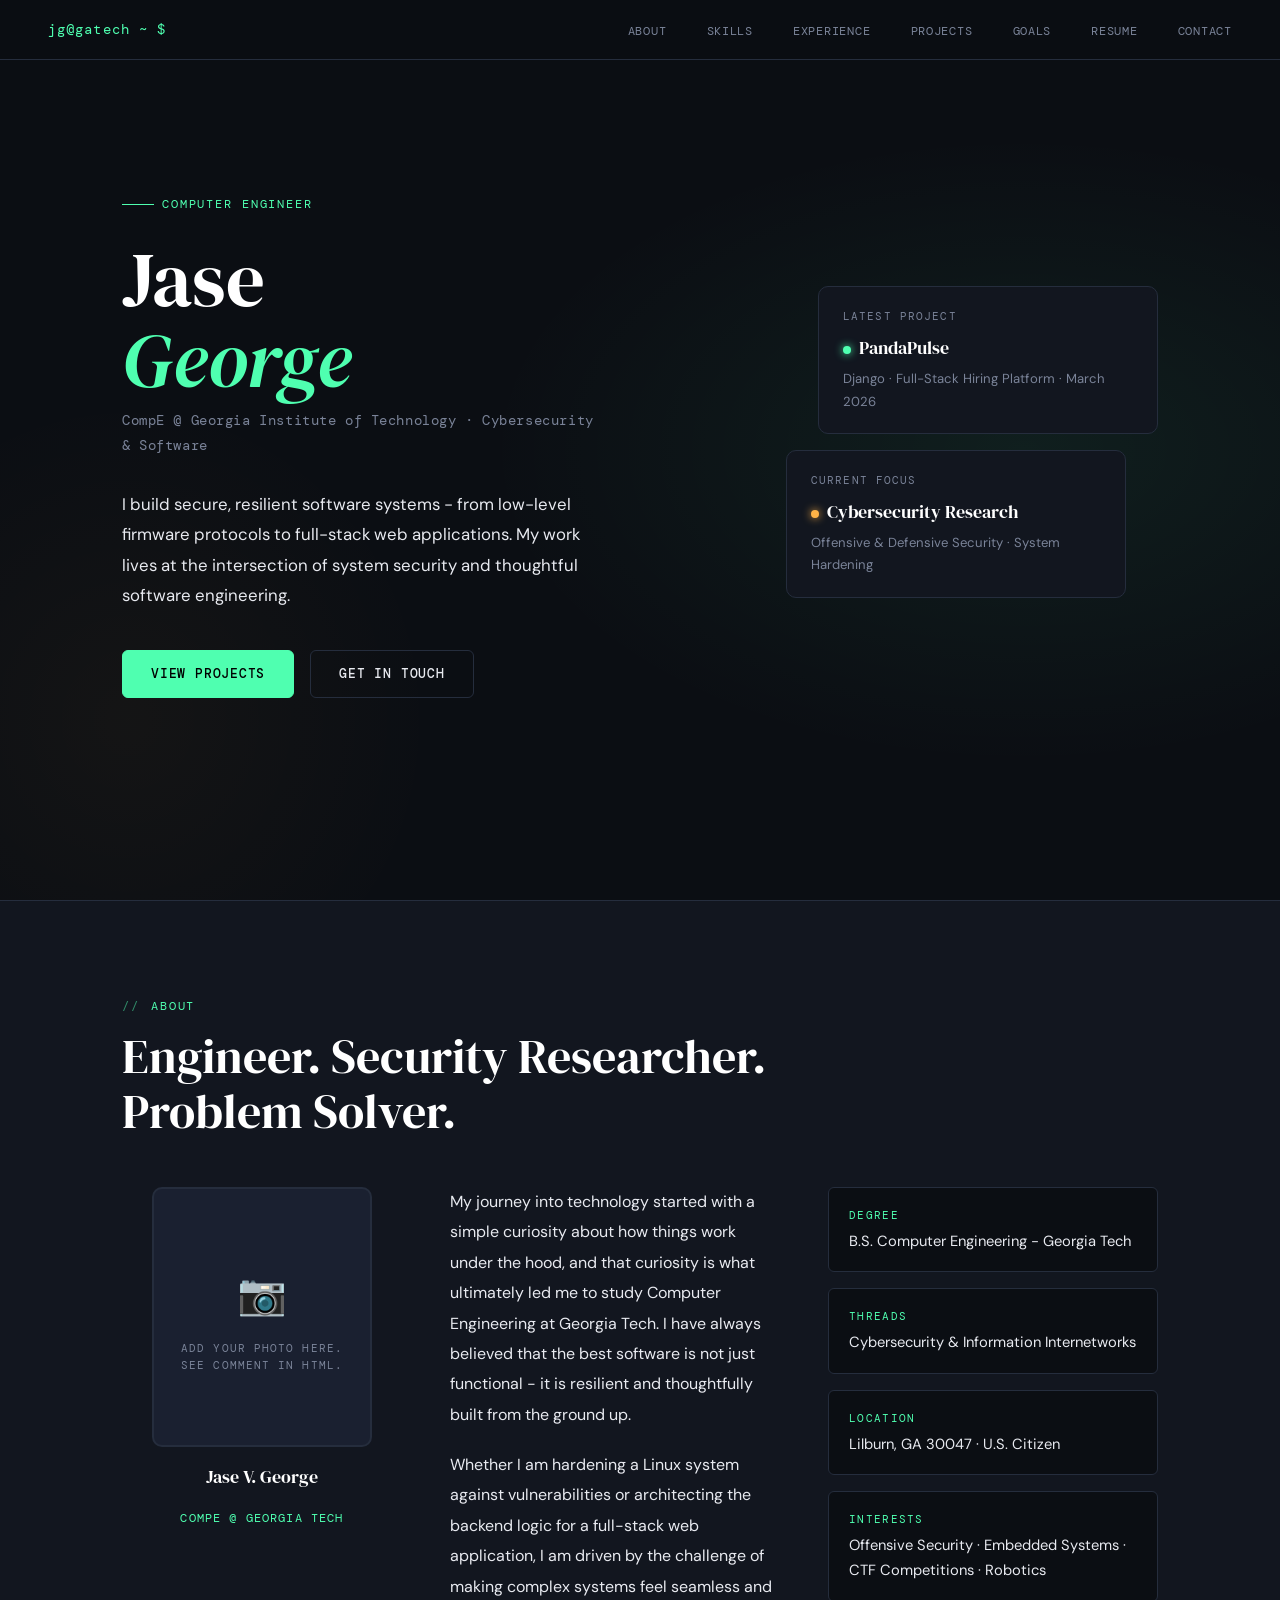
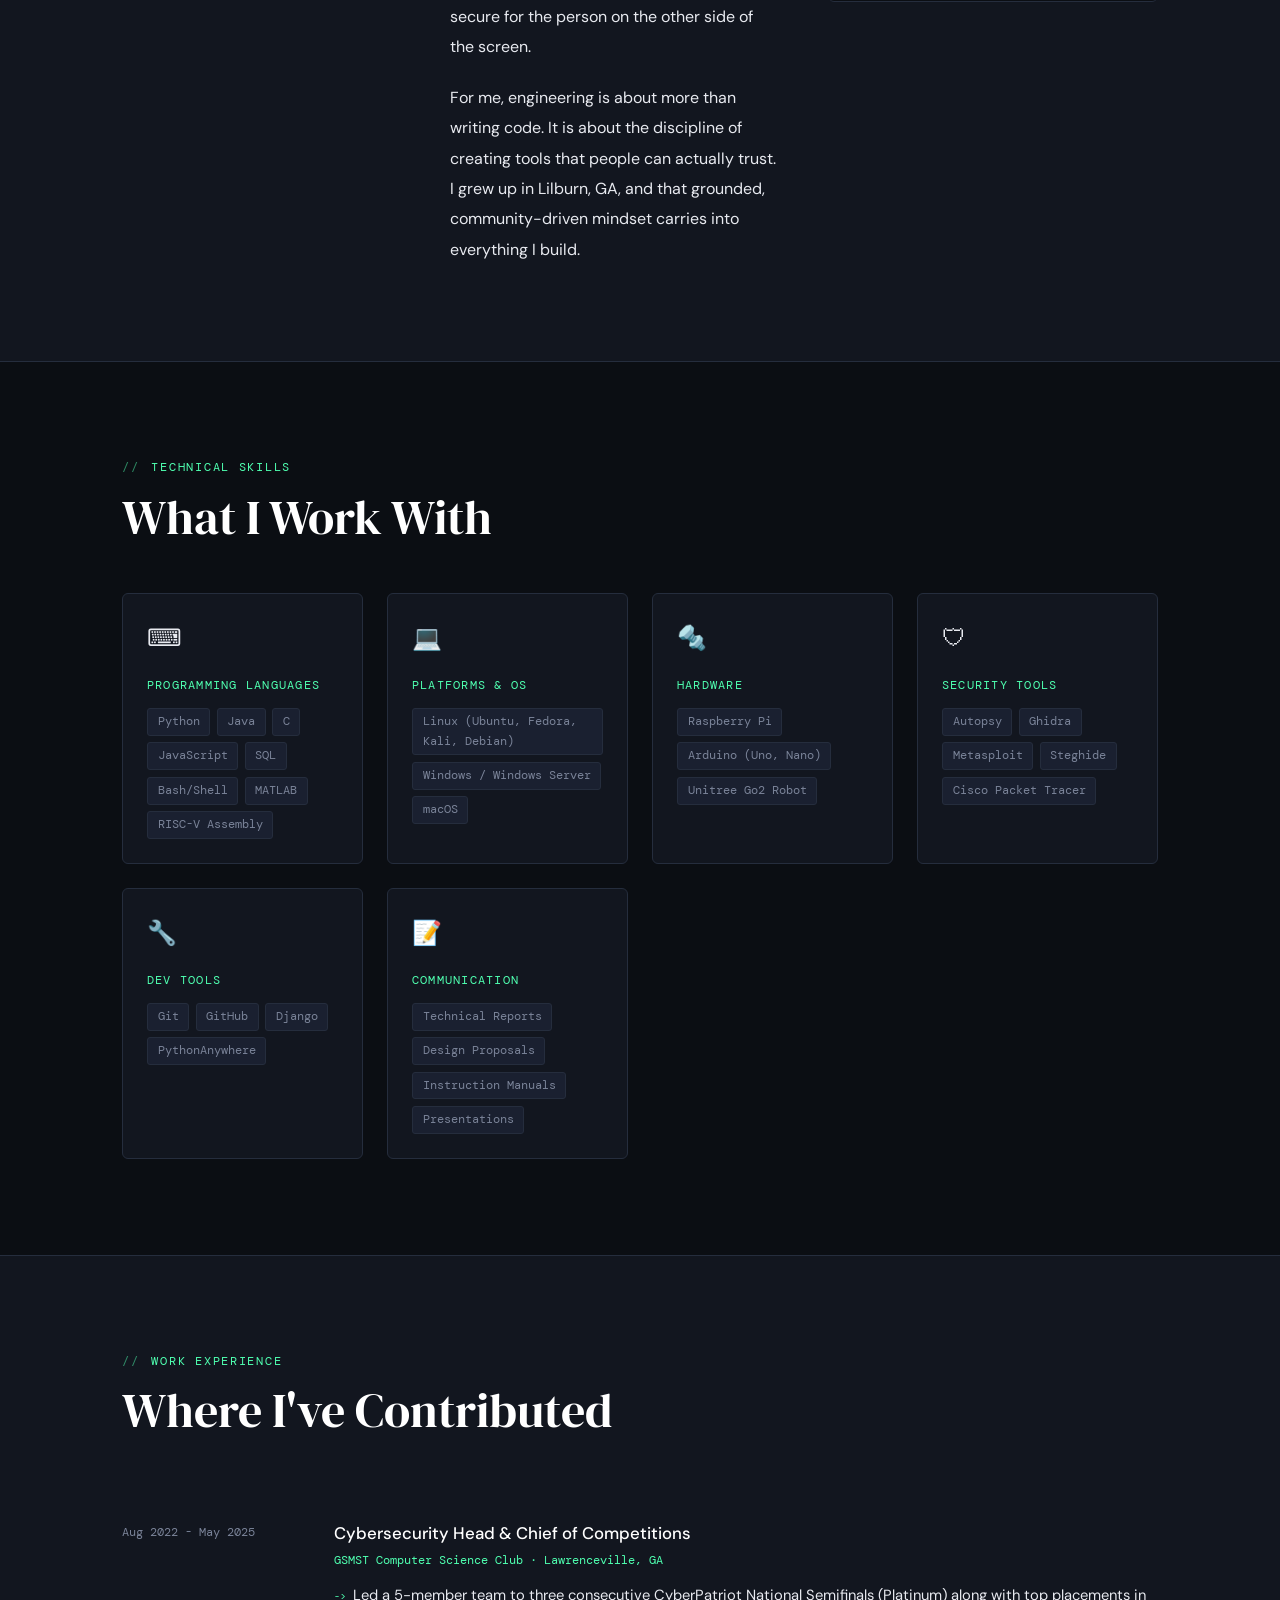
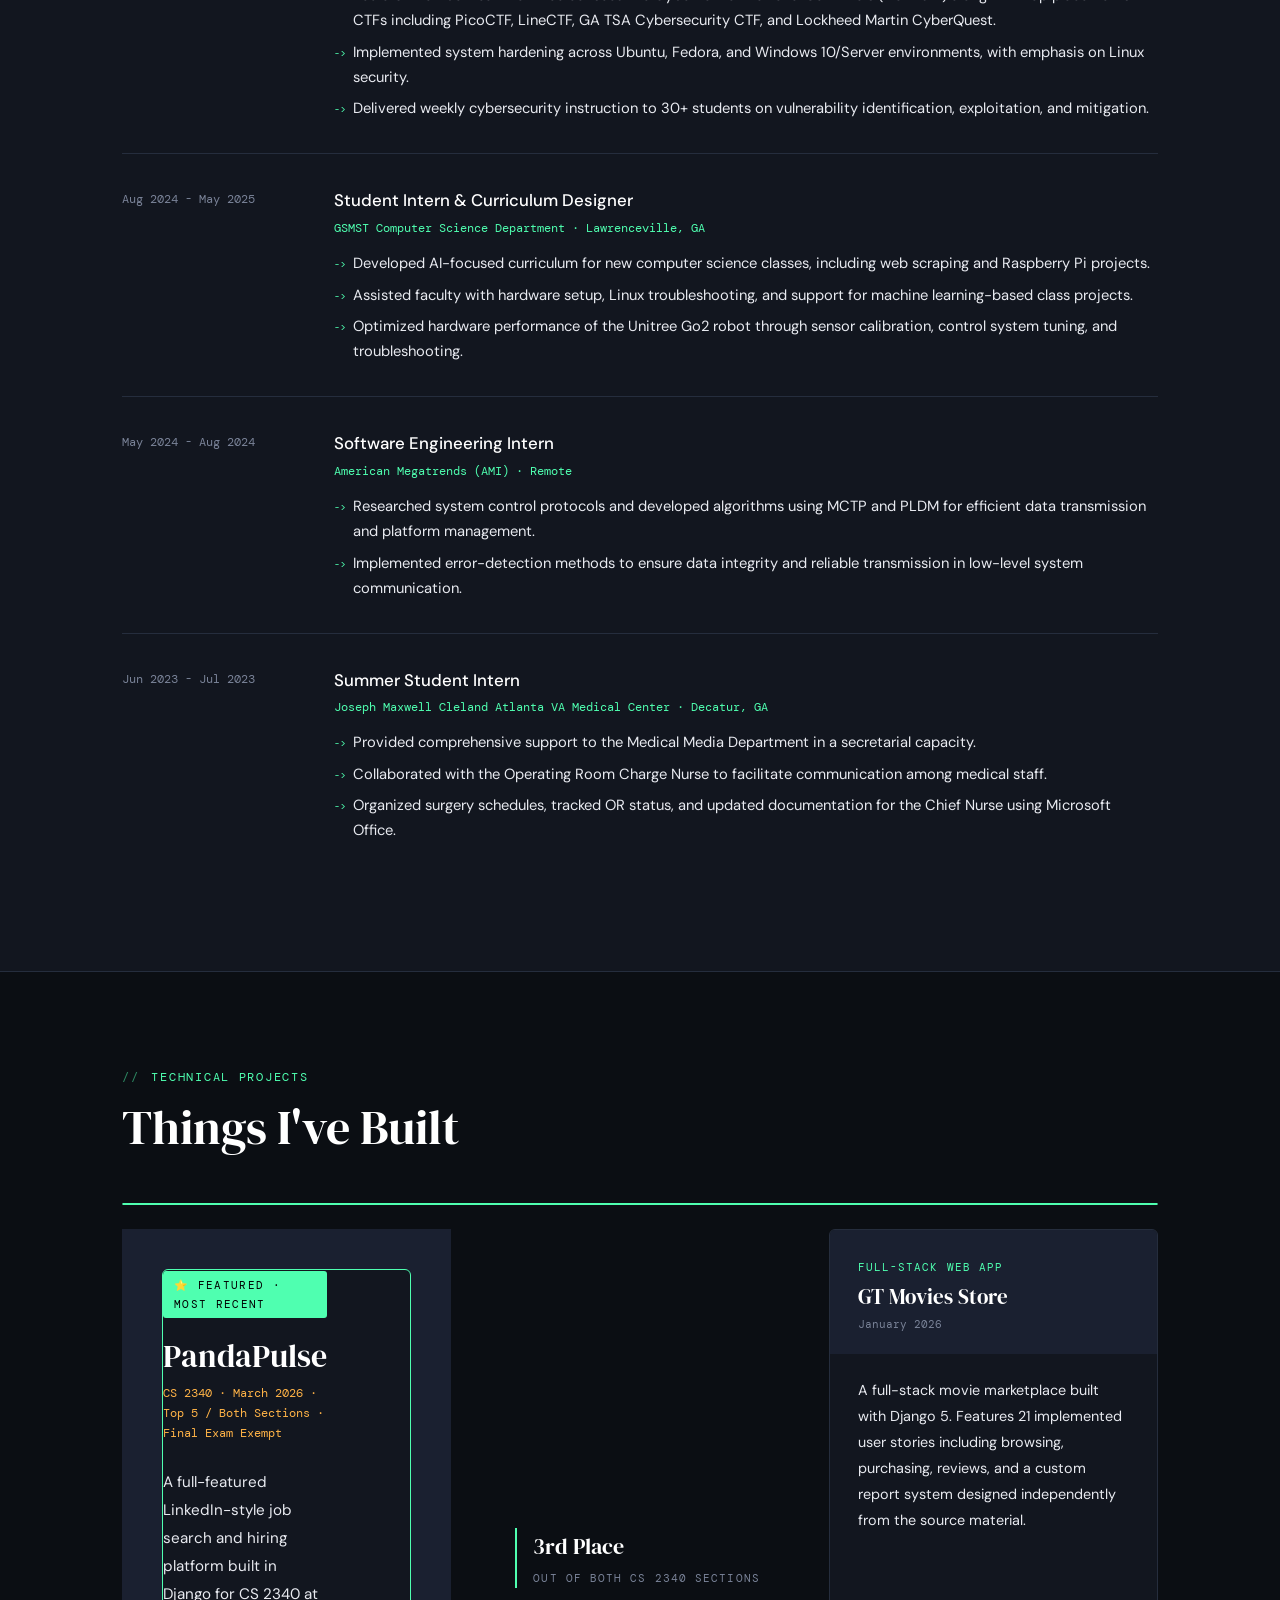
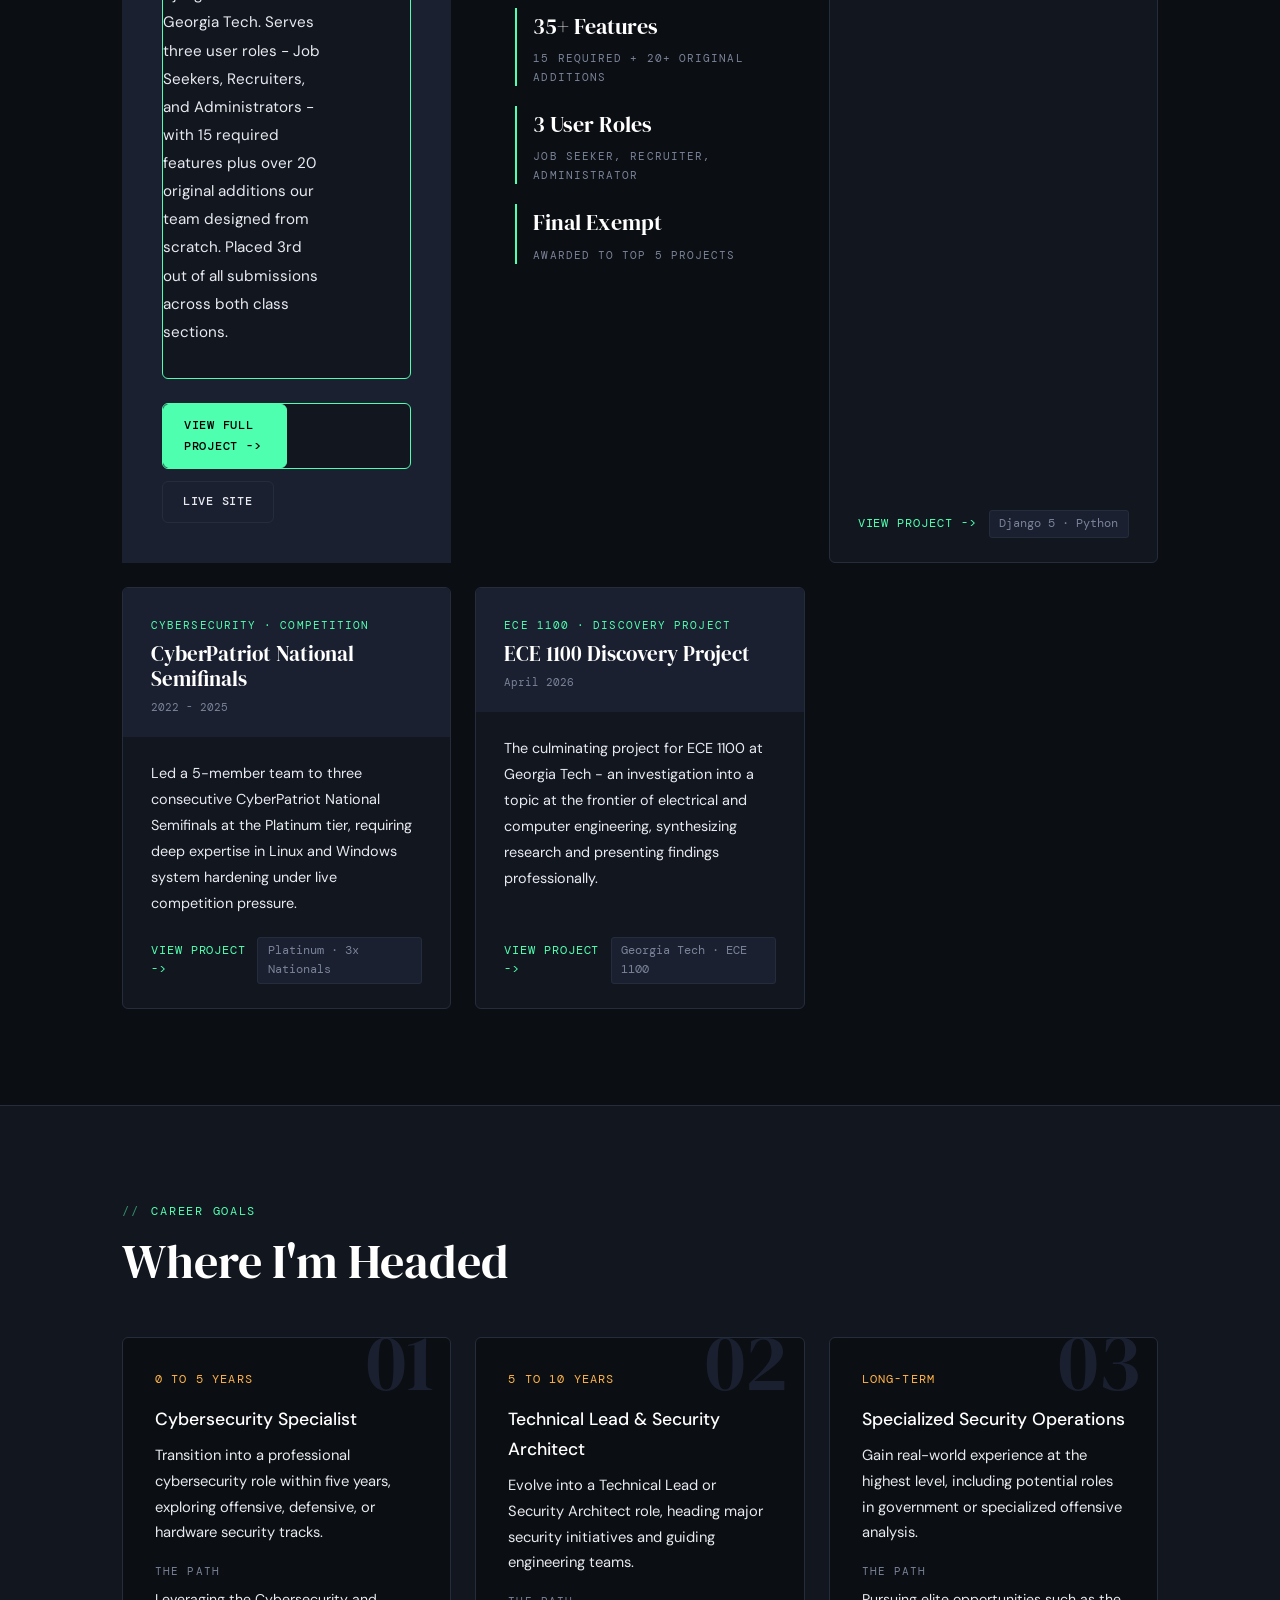
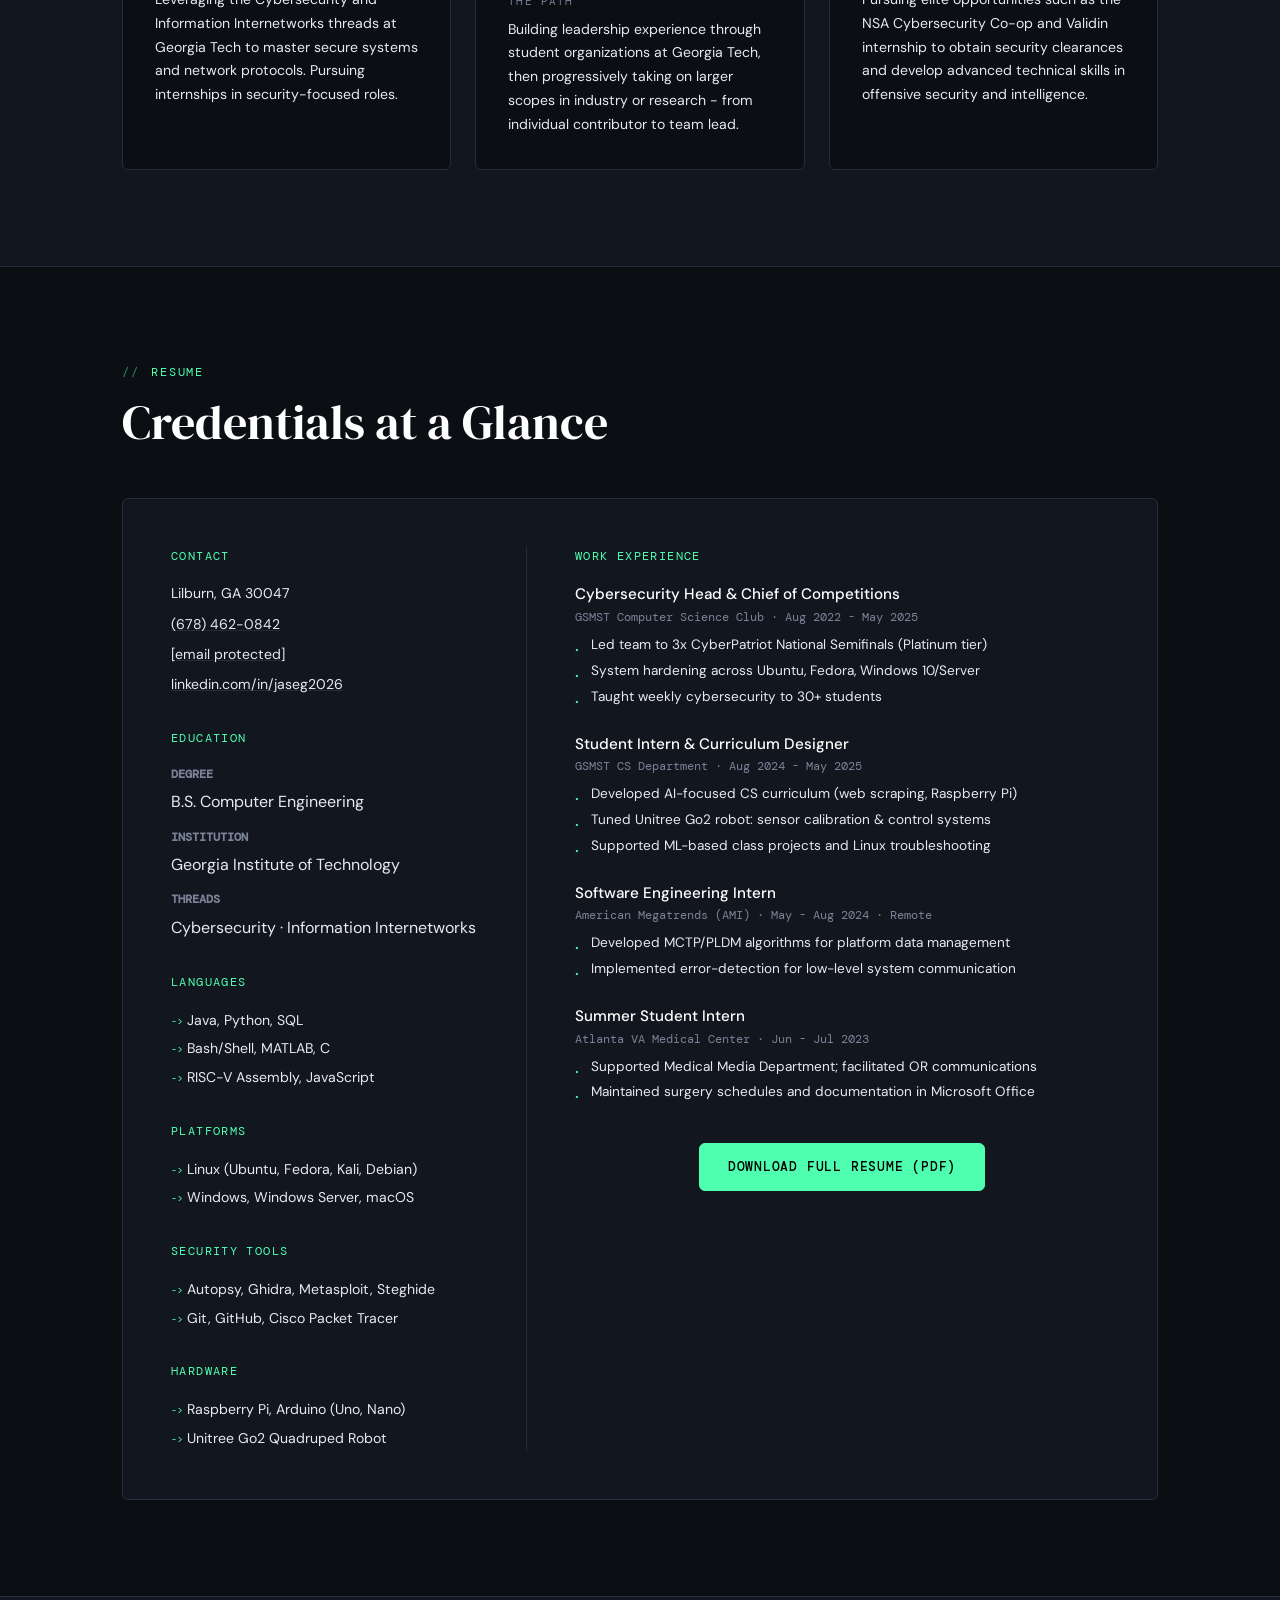
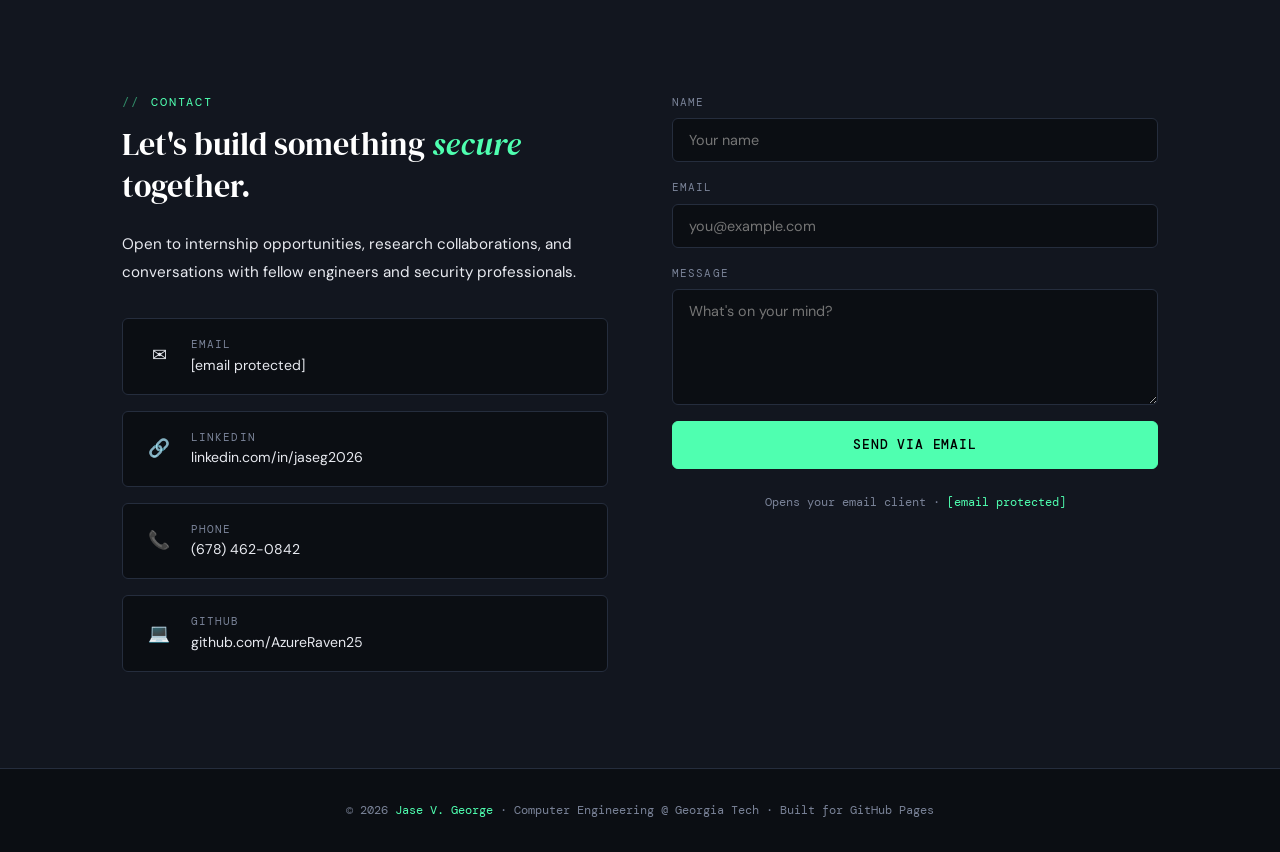
==== commit 3dd17371: "first commit" ====
--- a/index.html
+++ b/index.html
@@ -7,119 +7,163 @@
   <link rel="preconnect" href="https://fonts.googleapis.com" />
   <link rel="preconnect" href="https://fonts.gstatic.com" crossorigin />
   <link href="https://fonts.googleapis.com/css2?family=DM+Serif+Display:ital@0;1&family=DM+Mono:wght@300;400;500&family=DM+Sans:ital,opsz,wght@0,9..40,300;0,9..40,400;0,9..40,500;1,9..40,300&display=swap" rel="stylesheet" />
-
   <style>
-    /* ─── DESIGN TOKENS ─── */
-    :root {
-      --bg:       #0b0e13;
-      --surface:  #12161f;
-      --surface2: #1a2030;
-      --border:   #252d3d;
-      --accent:   #4fffb0;      /* electric mint - GT green reimagined */
-      --accent2:  #ffb347;      /* warm amber for secondary callouts */
-      --text:     #e8eaf0;
-      --muted:    #7a8398;
-      --heading:  #ffffff;
-      --mono:     'DM Mono', monospace;
-      --sans:     'DM Sans', sans-serif;
-      --serif:    'DM Serif Display', serif;
-      --radius:   6px;
-      --transition: 0.25s cubic-bezier(0.4,0,0.2,1);
-    }
-
-    /* ─── RESET & BASE ─── */
-    *, *::before, *::after { box-sizing: border-box; margin: 0; padding: 0; }
-    html { scroll-behavior: smooth; font-size: 16px; }
-    body {
-      background: var(--bg);
-      color: var(--text);
-      font-family: var(--sans);
-      line-height: 1.7;
-      overflow-x: hidden;
-    }
-    a { color: var(--accent); text-decoration: none; transition: opacity var(--transition); }
-    a:hover { opacity: 0.8; }
-    img { max-width: 100%; display: block; }
-    ::selection { background: var(--accent); color: #000; }
-
-    /* ─── NOISE TEXTURE OVERLAY ─── */
-    body::before {
-      content: '';
-      position: fixed; inset: 0; z-index: 0; pointer-events: none;
-      opacity: 0.025;
-      background-image: url("data:image/svg+xml,%3Csvg viewBox='0 0 200 200' xmlns='http://www.w3.org/2000/svg'%3E%3Cfilter id='noise'%3E%3CfeTurbulence type='fractalNoise' baseFrequency='0.65' numOctaves='3' stitchTiles='stitch'/%3E%3C/filter%3E%3Crect width='100%25' height='100%25' filter='url(%23noise)'/%3E%3C/svg%3E");
-      background-size: 200px 200px;
-    }
-
-    /* ─── SCROLLBAR ─── */
-    ::-webkit-scrollbar { width: 4px; }
-    ::-webkit-scrollbar-track { background: var(--bg); }
-    ::-webkit-scrollbar-thumb { background: var(--border); border-radius: 2px; }
-
-    /* ─── NAV ─── */
-    nav {
-      position: fixed; top: 0; left: 0; right: 0; z-index: 100;
-      display: flex; align-items: center; justify-content: space-between;
-      padding: 1rem 3rem;
-      background: rgba(11,14,19,0.85);
-      backdrop-filter: blur(16px);
-      border-bottom: 1px solid var(--border);
-      transition: padding var(--transition);
-    }
-    .nav-logo {
-      font-family: var(--mono);
-      font-size: 0.85rem;
-      color: var(--accent);
-      letter-spacing: 0.08em;
-    }
-    .nav-links { display: flex; gap: 2.5rem; list-style: none; }
-    .nav-links a {
-      font-family: var(--mono);
-      font-size: 0.78rem;
-      color: var(--muted);
-      letter-spacing: 0.06em;
-      text-transform: uppercase;
-      transition: color var(--transition);
-    }
-    .nav-links a:hover { color: var(--accent); opacity: 1; }
-
-    /* mobile hamburger */
-    .hamburger { display: none; flex-direction: column; gap: 5px; cursor: pointer; background: none; border: none; padding: 4px; }
-    .hamburger span { width: 24px; height: 2px; background: var(--text); border-radius: 1px; transition: all var(--transition); }
-    .nav-mobile { display: none; }
-
-    @media (max-width: 700px) {
-      nav { padding: 1rem 1.5rem; }
-      .nav-links { display: none; }
-      .hamburger { display: flex; }
-      .nav-mobile.open {
-        display: flex; flex-direction: column; gap: 1.5rem;
-        position: fixed; top: 60px; left: 0; right: 0;
-        background: var(--surface); border-bottom: 1px solid var(--border);
-        padding: 2rem 1.5rem; z-index: 99;
-      }
-      .nav-mobile a {
-        font-family: var(--mono); font-size: 0.9rem;
-        color: var(--muted); text-transform: uppercase; letter-spacing: 0.06em;
-      }
-    }
-
-    /* ─── LAYOUT HELPERS ─── */
-    .container { max-width: 1100px; margin: 0 auto; padding: 0 2rem; position: relative; z-index: 1; }
-    section { padding: 6rem 0; }
-    .section-label {
-      font-family: var(--mono); font-size: 0.72rem; letter-spacing: 0.15em;
-      text-transform: uppercase; color: var(--accent); margin-bottom: 0.75rem;
-      display: flex; align-items: center; gap: 0.75rem;
-    }
-    .section-label::before { content: '//'; opacity: 0.5; }
-    h2.section-title {
-      font-family: var(--serif); font-size: clamp(2rem, 4vw, 3rem);
-      color: var(--heading); font-weight: 400; line-height: 1.15;
-      margin-bottom: 3rem;
-    }
-
-    /* ─── HERO ─── */
+/* ---- DESIGN TOKENS ---- */
+:root {
+  --bg:       #0b0e13;
+  --surface:  #12161f;
+  --surface2: #1a2030;
+  --border:   #252d3d;
+  --accent:   #4fffb0;
+  --accent2:  #ffb347;
+  --text:     #e8eaf0;
+  --muted:    #7a8398;
+  --heading:  #ffffff;
+  --mono:     'DM Mono', monospace;
+  --sans:     'DM Sans', sans-serif;
+  --serif:    'DM Serif Display', serif;
+  --radius:   6px;
+  --transition: 0.25s cubic-bezier(0.4,0,0.2,1);
+}
+
+/* ---- RESET ---- */
+*, *::before, *::after { box-sizing: border-box; margin: 0; padding: 0; }
+html { scroll-behavior: smooth; font-size: 16px; }
+body { background: var(--bg); color: var(--text); font-family: var(--sans); line-height: 1.7; overflow-x: hidden; }
+a { color: var(--accent); text-decoration: none; transition: opacity var(--transition); }
+a:hover { opacity: 0.8; }
+img { max-width: 100%; display: block; }
+::selection { background: var(--accent); color: #000; }
+
+/* ---- SCROLLBAR ---- */
+::-webkit-scrollbar { width: 4px; }
+::-webkit-scrollbar-track { background: var(--bg); }
+::-webkit-scrollbar-thumb { background: var(--border); border-radius: 2px; }
+
+/* ---- NAV ---- */
+nav {
+  position: fixed; top: 0; left: 0; right: 0; z-index: 100;
+  display: flex; align-items: center; justify-content: space-between;
+  padding: 1rem 3rem;
+  background: rgba(11,14,19,0.9);
+  backdrop-filter: blur(16px);
+  border-bottom: 1px solid var(--border);
+}
+.nav-logo { font-family: var(--mono); font-size: 0.85rem; color: var(--accent); letter-spacing: 0.08em; }
+.nav-links { display: flex; gap: 2.5rem; list-style: none; }
+.nav-links a { font-family: var(--mono); font-size: 0.78rem; color: var(--muted); letter-spacing: 0.06em; text-transform: uppercase; transition: color var(--transition); }
+.nav-links a:hover { color: var(--accent); opacity: 1; }
+.hamburger { display: none; flex-direction: column; gap: 5px; cursor: pointer; background: none; border: none; padding: 4px; }
+.hamburger span { width: 24px; height: 2px; background: var(--text); border-radius: 1px; }
+.nav-mobile { display: none; }
+@media (max-width: 700px) {
+  nav { padding: 1rem 1.5rem; }
+  .nav-links { display: none; }
+  .hamburger { display: flex; }
+  .nav-mobile.open {
+    display: flex; flex-direction: column; gap: 1.5rem;
+    position: fixed; top: 60px; left: 0; right: 0;
+    background: var(--surface); border-bottom: 1px solid var(--border);
+    padding: 2rem 1.5rem; z-index: 99;
+  }
+  .nav-mobile a { font-family: var(--mono); font-size: 0.9rem; color: var(--muted); text-transform: uppercase; letter-spacing: 0.06em; }
+}
+
+/* ---- LAYOUT ---- */
+.container { max-width: 1100px; margin: 0 auto; padding: 0 2rem; position: relative; z-index: 1; }
+section { padding: 6rem 0; }
+.section-label {
+  font-family: var(--mono); font-size: 0.72rem; letter-spacing: 0.15em;
+  text-transform: uppercase; color: var(--accent); margin-bottom: 0.75rem;
+  display: flex; align-items: center; gap: 0.75rem;
+}
+.section-label::before { content: '//'; opacity: 0.5; }
+h2.section-title {
+  font-family: var(--serif); font-size: clamp(2rem, 4vw, 3rem);
+  color: var(--heading); font-weight: 400; line-height: 1.15; margin-bottom: 3rem;
+}
+
+/* ---- BUTTONS ---- */
+.btn {
+  display: inline-flex; align-items: center; gap: 0.5rem;
+  padding: 0.75rem 1.75rem; border-radius: var(--radius);
+  font-family: var(--mono); font-size: 0.82rem; letter-spacing: 0.06em;
+  text-transform: uppercase; transition: all var(--transition); font-weight: 500;
+}
+.btn-primary { background: var(--accent); color: #000; border: 1px solid var(--accent); }
+.btn-primary:hover { background: transparent; color: var(--accent); opacity: 1; }
+.btn-outline { background: transparent; color: var(--text); border: 1px solid var(--border); }
+.btn-outline:hover { border-color: var(--accent); color: var(--accent); opacity: 1; }
+
+/* ---- TAGS ---- */
+.tag { font-family: var(--mono); font-size: 0.72rem; padding: 0.2rem 0.6rem; border-radius: 3px; background: var(--surface2); color: var(--muted); border: 1px solid var(--border); }
+
+/* ---- FOOTER ---- */
+footer { border-top: 1px solid var(--border); padding: 2rem 0; text-align: center; font-family: var(--mono); font-size: 0.72rem; color: var(--muted); }
+footer span { color: var(--accent); }
+
+/* ---- FADE-IN ---- */
+.fade-in { opacity: 1; transform: none; transition: opacity 0.6s ease, transform 0.6s ease; }
+.js-ready .fade-in { opacity: 0; transform: translateY(24px); }
+.js-ready .fade-in.visible { opacity: 1; transform: none; }
+.js-ready .fade-in:nth-child(2) { transition-delay: 0.1s; }
+.js-ready .fade-in:nth-child(3) { transition-delay: 0.2s; }
+.js-ready .fade-in:nth-child(4) { transition-delay: 0.3s; }
+
+/* ---- PROJECT PAGE SHARED STYLES ---- */
+.project-page { padding-top: 100px; padding-bottom: 6rem; }
+.back-link {
+  display: inline-flex; align-items: center; gap: 0.5rem;
+  font-family: var(--mono); font-size: 0.75rem; color: var(--muted);
+  text-transform: uppercase; letter-spacing: 0.08em; margin-bottom: 2.5rem;
+  transition: color var(--transition);
+}
+.back-link:hover { color: var(--accent); opacity: 1; }
+.project-page-header { margin-bottom: 3rem; }
+.project-page-type { font-family: var(--mono); font-size: 0.72rem; color: var(--accent); text-transform: uppercase; letter-spacing: 0.15em; margin-bottom: 0.75rem; display: flex; align-items: center; gap: 0.75rem; }
+.project-page-type::before { content: '//'; opacity: 0.5; }
+.project-page-title { font-family: var(--serif); font-size: clamp(2.2rem, 5vw, 3.5rem); color: var(--heading); font-weight: 400; line-height: 1.1; margin-bottom: 1rem; }
+.project-page-meta { display: flex; flex-wrap: wrap; gap: 1rem; margin-bottom: 2rem; }
+.project-page-meta .tag { font-size: 0.78rem; padding: 0.3rem 0.8rem; }
+.project-page-meta .tag.highlight { background: rgba(79,255,176,0.1); border-color: var(--accent); color: var(--accent); }
+.project-links-bar { display: flex; gap: 1rem; flex-wrap: wrap; margin-bottom: 3rem; }
+.project-body-text { font-size: 1rem; color: var(--text); line-height: 1.9; }
+.project-body-text p { margin-bottom: 1.25rem; }
+.project-body-text h3 { font-family: var(--serif); font-size: 1.4rem; color: var(--heading); font-weight: 400; margin: 2.5rem 0 1rem; }
+.project-body-text ul { list-style: none; display: flex; flex-direction: column; gap: 0.5rem; margin-bottom: 1.25rem; }
+.project-body-text ul li { padding-left: 1.25rem; position: relative; font-size: 0.95rem; }
+.project-body-text ul li::before { content: '->'; position: absolute; left: 0; color: var(--accent); font-family: var(--mono); font-size: 0.65rem; top: 5px; }
+
+/* Photo gallery on project pages */
+.photo-gallery { display: grid; grid-template-columns: repeat(auto-fit, minmax(300px, 1fr)); gap: 1rem; margin: 2rem 0; }
+.photo-gallery img { border-radius: var(--radius); border: 1px solid var(--border); width: 100%; object-fit: cover; }
+.photo-gallery-single img { border-radius: var(--radius); border: 1px solid var(--border); width: 100%; max-height: 500px; object-fit: cover; margin: 2rem 0; }
+
+/* Photo placeholder for project pages */
+.photo-placeholder-box {
+  background: var(--surface); border: 2px dashed var(--border); border-radius: var(--radius);
+  padding: 3rem 2rem; text-align: center; margin: 2rem 0; color: var(--muted);
+}
+.photo-placeholder-box .ph-icon { font-size: 2.5rem; margin-bottom: 0.75rem; }
+.photo-placeholder-box .ph-title { font-family: var(--mono); font-size: 0.78rem; text-transform: uppercase; letter-spacing: 0.1em; margin-bottom: 0.5rem; color: var(--text); }
+.photo-placeholder-box .ph-desc { font-size: 0.85rem; line-height: 1.6; }
+.photo-placeholder-box code { font-family: var(--mono); font-size: 0.8rem; background: var(--surface2); padding: 0.15rem 0.4rem; border-radius: 3px; color: var(--accent); }
+
+/* Feature list grid */
+.feature-grid { display: grid; grid-template-columns: repeat(auto-fit, minmax(280px, 1fr)); gap: 1rem; margin: 1.5rem 0; }
+.feature-item { background: var(--surface); border: 1px solid var(--border); border-radius: var(--radius); padding: 1.1rem 1.25rem; }
+.feature-item-title { font-size: 0.88rem; color: var(--heading); font-weight: 500; margin-bottom: 0.3rem; }
+.feature-item-desc { font-size: 0.82rem; color: var(--muted); line-height: 1.6; }
+
+/* Stat row */
+.stat-row { display: grid; grid-template-columns: repeat(auto-fit, minmax(150px, 1fr)); gap: 1rem; margin: 2rem 0; }
+.stat-box { background: var(--surface); border: 1px solid var(--border); border-radius: var(--radius); padding: 1.25rem; text-align: center; }
+.stat-box-val { font-family: var(--serif); font-size: 1.8rem; color: var(--accent); }
+.stat-box-label { font-family: var(--mono); font-size: 0.68rem; color: var(--muted); text-transform: uppercase; letter-spacing: 0.1em; margin-top: 0.25rem; }
+
+</style>
+  <style>
+    /* ---- HERO ---- */
     #hero {
       min-height: 100vh;
       display: grid; place-items: center;
@@ -137,37 +181,14 @@
     }
     .hero-tag::before { content: ''; width: 2rem; height: 1px; background: var(--accent); }
     h1.hero-name {
-      font-family: var(--serif);
-      font-size: clamp(3rem, 6vw, 5rem);
-      color: var(--heading); font-weight: 400; line-height: 1.05;
-      margin-bottom: 0.5rem;
+      font-family: var(--serif); font-size: clamp(3rem, 6vw, 5rem);
+      color: var(--heading); font-weight: 400; line-height: 1.05; margin-bottom: 0.5rem;
     }
     h1.hero-name em { font-style: italic; color: var(--accent); }
-    .hero-title {
-      font-family: var(--mono); font-size: 0.9rem; color: var(--muted);
-      margin-bottom: 2rem; letter-spacing: 0.04em;
-    }
+    .hero-title { font-family: var(--mono); font-size: 0.9rem; color: var(--muted); margin-bottom: 2rem; letter-spacing: 0.04em; }
     .hero-desc { font-size: 1.05rem; color: var(--text); line-height: 1.8; margin-bottom: 2.5rem; max-width: 480px; }
     .hero-cta { display: flex; gap: 1rem; flex-wrap: wrap; }
-    .btn {
-      display: inline-flex; align-items: center; gap: 0.5rem;
-      padding: 0.75rem 1.75rem; border-radius: var(--radius);
-      font-family: var(--mono); font-size: 0.82rem; letter-spacing: 0.06em;
-      text-transform: uppercase; transition: all var(--transition); font-weight: 500;
-    }
-    .btn-primary {
-      background: var(--accent); color: #000; border: 1px solid var(--accent);
-    }
-    .btn-primary:hover { background: transparent; color: var(--accent); opacity: 1; }
-    .btn-outline {
-      background: transparent; color: var(--text); border: 1px solid var(--border);
-    }
-    .btn-outline:hover { border-color: var(--accent); color: var(--accent); opacity: 1; }
-
-    /* hero visual */
-    .hero-visual {
-      display: flex; flex-direction: column; gap: 1rem; align-items: flex-end;
-    }
+    .hero-visual { display: flex; flex-direction: column; gap: 1rem; align-items: flex-end; }
     .hero-card {
       background: var(--surface); border: 1px solid var(--border); border-radius: 10px;
       padding: 1.25rem 1.5rem; width: 100%; max-width: 340px;
@@ -181,30 +202,48 @@
     .card-sub { font-size: 0.82rem; color: var(--muted); margin-top: 0.25rem; }
     .dot { display: inline-block; width: 8px; height: 8px; border-radius: 50%; background: var(--accent); margin-right: 0.5rem; box-shadow: 0 0 8px var(--accent); }
     .dot.amber { background: var(--accent2); box-shadow: 0 0 8px var(--accent2); }
-
     @media (max-width: 800px) {
       .hero-inner { grid-template-columns: 1fr; gap: 3rem; }
       .hero-visual { align-items: center; }
     }
 
-    /* ─── ABOUT ─── */
+    /* ---- ABOUT ---- */
     #about { background: var(--surface); border-top: 1px solid var(--border); border-bottom: 1px solid var(--border); }
-    .about-grid { display: grid; grid-template-columns: 1fr 1fr; gap: 4rem; align-items: start; }
-    .about-text p { color: var(--text); font-size: 1.02rem; line-height: 1.9; margin-bottom: 1.25rem; }
+    .about-grid { display: grid; grid-template-columns: 280px 1fr 1fr; gap: 3rem; align-items: start; }
+    .about-photo-col { display: flex; flex-direction: column; align-items: center; gap: 1rem; }
+    .about-photo-frame {
+      width: 220px; height: 260px;
+      border: 2px solid var(--border); border-radius: 10px;
+      overflow: hidden; background: var(--surface2);
+      display: flex; align-items: center; justify-content: center;
+      position: relative;
+    }
+    .about-photo-frame img { width: 100%; height: 100%; object-fit: cover; object-position: center top; display: block; }
+    .about-photo-frame .photo-placeholder {
+      display: flex; flex-direction: column; align-items: center; gap: 0.75rem;
+      color: var(--muted); text-align: center; padding: 1rem;
+    }
+    .about-photo-frame .photo-placeholder span { font-size: 2.5rem; }
+    .about-photo-frame .photo-placeholder p { font-family: var(--mono); font-size: 0.68rem; text-transform: uppercase; letter-spacing: 0.1em; line-height: 1.6; }
+    .about-photo-name { font-family: var(--serif); font-size: 1.1rem; color: var(--heading); text-align: center; }
+    .about-photo-role { font-family: var(--mono); font-size: 0.72rem; color: var(--accent); text-transform: uppercase; letter-spacing: 0.1em; text-align: center; }
+    .about-text p { color: var(--text); font-size: 1rem; line-height: 1.9; margin-bottom: 1.25rem; }
     .about-text p:last-child { margin-bottom: 0; }
-    .about-meta { display: flex; flex-direction: column; gap: 1.25rem; }
-    .meta-item {
-      background: var(--bg); border: 1px solid var(--border); border-radius: var(--radius);
-      padding: 1.25rem 1.5rem;
-    }
-    .meta-key { font-family: var(--mono); font-size: 0.7rem; color: var(--accent); text-transform: uppercase; letter-spacing: 0.12em; margin-bottom: 0.35rem; }
-    .meta-val { font-size: 0.95rem; color: var(--text); }
-
-    @media (max-width: 700px) {
-      .about-grid { grid-template-columns: 1fr; gap: 2.5rem; }
-    }
-
-    /* ─── SKILLS ─── */
+    .about-meta { display: flex; flex-direction: column; gap: 1rem; }
+    .meta-item { background: var(--bg); border: 1px solid var(--border); border-radius: var(--radius); padding: 1.1rem 1.25rem; }
+    .meta-key { font-family: var(--mono); font-size: 0.68rem; color: var(--accent); text-transform: uppercase; letter-spacing: 0.12em; margin-bottom: 0.3rem; }
+    .meta-val { font-size: 0.92rem; color: var(--text); }
+    @media (max-width: 900px) {
+      .about-grid { grid-template-columns: 1fr 1fr; }
+      .about-photo-col { grid-column: 1 / -1; flex-direction: row; justify-content: flex-start; gap: 1.5rem; align-items: flex-end; }
+      .about-photo-frame { width: 160px; height: 190px; }
+    }
+    @media (max-width: 600px) {
+      .about-grid { grid-template-columns: 1fr; }
+      .about-photo-col { flex-direction: column; align-items: center; }
+    }
+
+    /* ---- SKILLS ---- */
     #skills { }
     .skills-grid { display: grid; grid-template-columns: repeat(auto-fit, minmax(240px, 1fr)); gap: 1.5rem; }
     .skill-card {
@@ -215,82 +254,80 @@
     .skill-card-icon { font-size: 1.5rem; margin-bottom: 1rem; }
     .skill-card-title { font-family: var(--mono); font-size: 0.78rem; color: var(--accent); text-transform: uppercase; letter-spacing: 0.1em; margin-bottom: 0.75rem; }
     .skill-tags { display: flex; flex-wrap: wrap; gap: 0.4rem; }
-    .tag {
-      font-family: var(--mono); font-size: 0.72rem; padding: 0.2rem 0.6rem;
-      border-radius: 3px; background: var(--surface2); color: var(--muted); border: 1px solid var(--border);
-    }
-
-    /* ─── EXPERIENCE ─── */
+    .tag { font-family: var(--mono); font-size: 0.72rem; padding: 0.2rem 0.6rem; border-radius: 3px; background: var(--surface2); color: var(--muted); border: 1px solid var(--border); }
+
+    /* ---- EXPERIENCE ---- */
     #experience { background: var(--surface); border-top: 1px solid var(--border); border-bottom: 1px solid var(--border); }
-    .timeline { display: flex; flex-direction: column; gap: 0; }
-    .timeline-item {
-      display: grid; grid-template-columns: 180px 1fr;
-      gap: 2rem; padding: 2rem 0;
-      border-bottom: 1px solid var(--border);
-    }
+    .timeline { display: flex; flex-direction: column; }
+    .timeline-item { display: grid; grid-template-columns: 180px 1fr; gap: 2rem; padding: 2rem 0; border-bottom: 1px solid var(--border); }
     .timeline-item:last-child { border-bottom: none; }
     .timeline-date { font-family: var(--mono); font-size: 0.75rem; color: var(--muted); line-height: 1.6; padding-top: 0.25rem; }
     .timeline-content h3 { font-size: 1.05rem; color: var(--heading); font-weight: 500; margin-bottom: 0.2rem; }
     .timeline-content .org { font-family: var(--mono); font-size: 0.78rem; color: var(--accent); margin-bottom: 0.75rem; }
     .timeline-content ul { list-style: none; display: flex; flex-direction: column; gap: 0.4rem; }
-    .timeline-content ul li { font-size: 0.92rem; color: var(--text); padding-left: 1rem; position: relative; }
-    .timeline-content ul li::before { content: '→'; position: absolute; left: 0; color: var(--accent); font-size: 0.7rem; top: 4px; }
-
-    @media (max-width: 600px) {
-      .timeline-item { grid-template-columns: 1fr; gap: 0.5rem; }
-    }
-
-    /* ─── PROJECTS ─── */
+    .timeline-content ul li { font-size: 0.92rem; color: var(--text); padding-left: 1.2rem; position: relative; }
+    .timeline-content ul li::before { content: '->'; position: absolute; left: 0; color: var(--accent); font-size: 0.65rem; top: 5px; font-family: var(--mono); }
+    @media (max-width: 600px) { .timeline-item { grid-template-columns: 1fr; gap: 0.5rem; } }
+
+    /* ---- PROJECTS ---- */
     #projects { }
-    .projects-grid { display: grid; grid-template-columns: repeat(auto-fit, minmax(320px, 1fr)); gap: 1.5rem; }
+    .projects-grid { display: grid; grid-template-columns: repeat(auto-fit, minmax(300px, 1fr)); gap: 1.5rem; }
+
+    /* Featured card spans full width */
+    .project-card-featured {
+      grid-column: 1 / -1;
+      background: var(--surface); border: 1px solid var(--accent); border-radius: var(--radius);
+      display: grid; grid-template-columns: 1fr 1fr;
+      overflow: hidden; transition: transform var(--transition), box-shadow var(--transition);
+      text-decoration: none;
+    }
+    .project-card-featured:hover { transform: translateY(-4px); box-shadow: 0 12px 40px rgba(79,255,176,0.1); opacity: 1; }
+    .featured-left {
+      padding: 2.5rem; background: var(--surface2);
+      display: flex; flex-direction: column; justify-content: space-between;
+    }
+    .featured-badge {
+      display: inline-flex; align-items: center; gap: 0.5rem;
+      font-family: var(--mono); font-size: 0.68rem; text-transform: uppercase; letter-spacing: 0.12em;
+      color: #000; background: var(--accent); padding: 0.3rem 0.7rem; border-radius: 3px;
+      margin-bottom: 1.25rem; width: fit-content;
+    }
+    .featured-title { font-family: var(--serif); font-size: 2rem; color: var(--heading); font-weight: 400; line-height: 1.15; margin-bottom: 0.5rem; }
+    .featured-sub { font-family: var(--mono); font-size: 0.75rem; color: var(--accent2); margin-bottom: 1.5rem; }
+    .featured-desc { font-size: 0.95rem; color: var(--text); line-height: 1.85; margin-bottom: 2rem; }
+    .featured-right {
+      padding: 2.5rem;
+      display: flex; flex-direction: column; justify-content: center; gap: 1.25rem;
+    }
+    .featured-stat { border-left: 2px solid var(--accent); padding-left: 1rem; }
+    .featured-stat-val { font-family: var(--serif); font-size: 1.4rem; color: var(--heading); }
+    .featured-stat-label { font-family: var(--mono); font-size: 0.68rem; color: var(--muted); text-transform: uppercase; letter-spacing: 0.1em; margin-top: 0.2rem; }
+    .featured-link-row { display: flex; gap: 0.75rem; flex-wrap: wrap; margin-top: 1.5rem; }
+    @media (max-width: 700px) {
+      .project-card-featured { grid-template-columns: 1fr; }
+    }
+
+    /* Regular project cards */
     .project-card {
       background: var(--surface); border: 1px solid var(--border); border-radius: var(--radius);
       overflow: hidden; transition: border-color var(--transition), transform var(--transition);
-      display: flex; flex-direction: column;
-    }
-    .project-card:hover { border-color: var(--accent); transform: translateY(-4px); }
-    .project-card.featured { grid-column: 1 / -1; display: grid; grid-template-columns: 1.2fr 1fr; }
-    .project-header {
-      padding: 2rem; background: var(--surface2);
-      display: flex; flex-direction: column; justify-content: center; gap: 0.75rem;
-    }
-    .project-card.featured .project-header { padding: 2.5rem; }
-    .project-type { font-family: var(--mono); font-size: 0.7rem; color: var(--accent); text-transform: uppercase; letter-spacing: 0.1em; }
-    .project-title { font-family: var(--serif); font-size: 1.5rem; color: var(--heading); font-weight: 400; line-height: 1.2; }
-    .project-card.featured .project-title { font-size: 2rem; }
-    .project-date { font-family: var(--mono); font-size: 0.72rem; color: var(--muted); }
-    .project-body { padding: 2rem; flex: 1; display: flex; flex-direction: column; }
-    .project-desc { font-size: 0.92rem; color: var(--text); line-height: 1.8; margin-bottom: 1.5rem; flex: 1; }
-    .project-links { display: flex; gap: 0.75rem; flex-wrap: wrap; }
-    .project-link {
-      font-family: var(--mono); font-size: 0.72rem; letter-spacing: 0.06em;
-      text-transform: uppercase; color: var(--accent);
-      border: 1px solid var(--accent); border-radius: var(--radius);
-      padding: 0.4rem 0.9rem; transition: all var(--transition);
-    }
-    .project-link:hover { background: var(--accent); color: #000; opacity: 1; }
-    .project-link.muted { color: var(--muted); border-color: var(--border); }
-    .project-link.muted:hover { color: var(--text); border-color: var(--text); background: transparent; opacity: 1; }
-    /* Features list */
-    .features-toggle { display: none; }
-    .features-label {
-      font-family: var(--mono); font-size: 0.72rem; color: var(--accent);
-      text-transform: uppercase; letter-spacing: 0.08em;
-      cursor: pointer; display: inline-flex; align-items: center; gap: 0.4rem;
-      margin-bottom: 1rem;
-    }
-    .features-label::after { content: '▾'; transition: transform var(--transition); }
-    .features-toggle:checked + .features-label::after { transform: rotate(180deg); }
-    .features-list { display: none; }
-    .features-toggle:checked ~ .features-list { display: flex; flex-direction: column; gap: 0.3rem; margin-bottom: 1rem; }
-    .features-list li { font-size: 0.82rem; color: var(--muted); padding-left: 1rem; position: relative; }
-    .features-list li::before { content: '·'; position: absolute; left: 0; color: var(--accent); }
-
-    @media (max-width: 700px) {
-      .project-card.featured { grid-template-columns: 1fr; }
-    }
-
-    /* ─── CAREER GOALS ─── */
+      display: flex; flex-direction: column; text-decoration: none;
+    }
+    .project-card:hover { border-color: var(--accent); transform: translateY(-4px); opacity: 1; }
+    .project-card-header {
+      padding: 1.75rem 1.75rem 1.25rem;
+      background: var(--surface2);
+    }
+    .project-type { font-family: var(--mono); font-size: 0.68rem; color: var(--accent); text-transform: uppercase; letter-spacing: 0.1em; margin-bottom: 0.5rem; }
+    .project-title { font-family: var(--serif); font-size: 1.3rem; color: var(--heading); font-weight: 400; line-height: 1.2; }
+    .project-date { font-family: var(--mono); font-size: 0.7rem; color: var(--muted); margin-top: 0.35rem; }
+    .project-card-body { padding: 1.5rem 1.75rem; flex: 1; display: flex; flex-direction: column; }
+    .project-desc { font-size: 0.9rem; color: var(--text); line-height: 1.8; flex: 1; margin-bottom: 1.25rem; }
+    .project-footer { display: flex; align-items: center; justify-content: space-between; }
+    .view-more { font-family: var(--mono); font-size: 0.72rem; color: var(--accent); text-transform: uppercase; letter-spacing: 0.08em; }
+    .view-more::after { content: ' ->'; }
+
+    /* ---- GOALS ---- */
     #goals { background: var(--surface); border-top: 1px solid var(--border); border-bottom: 1px solid var(--border); }
     .goals-grid { display: grid; grid-template-columns: repeat(auto-fit, minmax(280px, 1fr)); gap: 1.5rem; }
     .goal-card {
@@ -299,18 +336,14 @@
       transition: border-color var(--transition), transform var(--transition);
     }
     .goal-card:hover { border-color: var(--accent); transform: translateY(-3px); }
-    .goal-num {
-      font-family: var(--serif); font-size: 5rem; color: var(--surface2);
-      position: absolute; top: -1rem; right: 1rem; line-height: 1; font-weight: 400;
-      pointer-events: none;
-    }
+    .goal-num { font-family: var(--serif); font-size: 5rem; color: var(--surface2); position: absolute; top: -1rem; right: 1rem; line-height: 1; pointer-events: none; }
     .goal-title { font-size: 1.1rem; font-weight: 500; color: var(--heading); margin-bottom: 0.5rem; }
     .goal-horizon { font-family: var(--mono); font-size: 0.72rem; color: var(--accent2); text-transform: uppercase; letter-spacing: 0.1em; margin-bottom: 1rem; }
     .goal-desc { font-size: 0.92rem; color: var(--text); line-height: 1.75; margin-bottom: 1rem; }
     .goal-path-label { font-family: var(--mono); font-size: 0.7rem; color: var(--muted); text-transform: uppercase; letter-spacing: 0.1em; margin-bottom: 0.4rem; }
     .goal-path { font-size: 0.88rem; color: var(--text); line-height: 1.7; }
 
-    /* ─── RESUME ─── */
+    /* ---- RESUME ---- */
     #resume { }
     .resume-inner {
       background: var(--surface); border: 1px solid var(--border); border-radius: var(--radius);
@@ -322,9 +355,9 @@
     .resume-contact-item { font-size: 0.88rem; color: var(--text); margin-bottom: 0.4rem; }
     .resume-contact-item a { color: var(--text); text-decoration: underline; text-decoration-color: var(--border); }
     .resume-contact-item a:hover { color: var(--accent); opacity: 1; }
-    .resume-tag-list { display: flex; flex-direction: column; gap: 0.3rem; }
+    .resume-tag-list { list-style: none; display: flex; flex-direction: column; gap: 0.3rem; }
     .resume-tag-list li { font-size: 0.88rem; color: var(--text); padding-left: 1rem; position: relative; }
-    .resume-tag-list li::before { content: '→'; position: absolute; left: 0; color: var(--accent); font-size: 0.7rem; top: 3px; }
+    .resume-tag-list li::before { content: '->'; position: absolute; left: 0; color: var(--accent); font-size: 0.65rem; top: 4px; font-family: var(--mono); }
     .resume-skill-group { margin-bottom: 0.75rem; }
     .resume-skill-group strong { font-family: var(--mono); font-size: 0.72rem; color: var(--muted); display: block; margin-bottom: 0.25rem; text-transform: uppercase; }
     .resume-exp-item { margin-bottom: 1.5rem; }
@@ -332,14 +365,14 @@
     .resume-exp-item .exp-meta { font-family: var(--mono); font-size: 0.72rem; color: var(--muted); margin-bottom: 0.4rem; }
     .resume-exp-item ul { list-style: none; }
     .resume-exp-item ul li { font-size: 0.85rem; color: var(--text); padding-left: 1rem; position: relative; margin-bottom: 0.25rem; line-height: 1.6; }
-    .resume-exp-item ul li::before { content: '·'; position: absolute; left: 0; color: var(--accent); }
+    .resume-exp-item ul li::before { content: '.'; position: absolute; left: 0; color: var(--accent); font-size: 1.2rem; top: -4px; }
     .resume-download { text-align: center; margin-top: 2.5rem; }
     @media (max-width: 750px) {
       .resume-inner { grid-template-columns: 1fr; gap: 2rem; }
       .resume-left { border-right: none; border-bottom: 1px solid var(--border); padding-right: 0; padding-bottom: 2rem; }
     }
 
-    /* ─── CONTACT ─── */
+    /* ---- CONTACT ---- */
     #contact { background: var(--surface); border-top: 1px solid var(--border); }
     .contact-inner { display: grid; grid-template-columns: 1fr 1fr; gap: 4rem; align-items: start; }
     .contact-tagline { font-family: var(--serif); font-size: 2rem; color: var(--heading); font-weight: 400; line-height: 1.3; margin-bottom: 1.5rem; }
@@ -349,11 +382,10 @@
     .contact-link-item {
       display: flex; align-items: center; gap: 1rem;
       padding: 1rem 1.25rem; background: var(--bg); border: 1px solid var(--border); border-radius: var(--radius);
-      transition: border-color var(--transition);
-    }
-    .contact-link-item:hover { border-color: var(--accent); }
+      transition: border-color var(--transition); color: var(--text); text-decoration: none;
+    }
+    .contact-link-item:hover { border-color: var(--accent); opacity: 1; }
     .contact-link-item .link-icon { font-size: 1.1rem; width: 2rem; text-align: center; }
-    .contact-link-item .link-info { flex: 1; }
     .contact-link-item .link-label { font-family: var(--mono); font-size: 0.68rem; color: var(--muted); text-transform: uppercase; letter-spacing: 0.1em; }
     .contact-link-item .link-value { font-size: 0.88rem; color: var(--text); }
     .contact-form { display: flex; flex-direction: column; gap: 1rem; }
@@ -362,46 +394,17 @@
     .form-group input, .form-group textarea {
       background: var(--bg); border: 1px solid var(--border); border-radius: var(--radius);
       color: var(--text); font-family: var(--sans); font-size: 0.9rem;
-      padding: 0.75rem 1rem; outline: none; transition: border-color var(--transition);
-      resize: vertical;
+      padding: 0.75rem 1rem; outline: none; transition: border-color var(--transition); resize: vertical;
     }
     .form-group input:focus, .form-group textarea:focus { border-color: var(--accent); }
     .form-note { font-family: var(--mono); font-size: 0.72rem; color: var(--muted); text-align: center; margin-top: 0.5rem; }
     @media (max-width: 700px) { .contact-inner { grid-template-columns: 1fr; gap: 2.5rem; } }
-
-    /* ─── FOOTER ─── */
-    footer {
-      border-top: 1px solid var(--border);
-      padding: 2rem 0;
-      text-align: center;
-      font-family: var(--mono); font-size: 0.72rem; color: var(--muted);
-    }
-    footer span { color: var(--accent); }
-
-    /* ─── FADE-IN ANIMATIONS ─── */
-    /* Visible by default - JS opts in to animation by adding .js-ready to <html> */
-    .fade-in { opacity: 1; transform: none; transition: opacity 0.6s ease, transform 0.6s ease; }
-    .js-ready .fade-in { opacity: 0; transform: translateY(24px); }
-    .js-ready .fade-in.visible { opacity: 1; transform: none; }
-    .js-ready .fade-in:nth-child(2) { transition-delay: 0.1s; }
-    .js-ready .fade-in:nth-child(3) { transition-delay: 0.2s; }
-    .js-ready .fade-in:nth-child(4) { transition-delay: 0.3s; }
-
-    /* ─── PROGRESS BARS ─── */
-    .progress-item { margin-bottom: 0.75rem; }
-    .progress-header { display: flex; justify-content: space-between; margin-bottom: 0.3rem; }
-    .progress-name { font-size: 0.82rem; color: var(--text); }
-    .progress-level { font-family: var(--mono); font-size: 0.7rem; color: var(--muted); }
-    .progress-bar { height: 3px; background: var(--border); border-radius: 2px; overflow: hidden; }
-    .progress-fill { height: 100%; background: var(--accent); border-radius: 2px; transform-origin: left; transform: scaleX(0); transition: transform 1s cubic-bezier(0.4,0,0.2,1); }
-    .progress-fill.animated { transform: scaleX(1); }
   </style>
 </head>
 <body>
 
-  <!-- ─── NAV ─── -->
   <nav>
-    <div class="nav-logo">jg@gatech ~ $</div>
+    <a href="index.html" class="nav-logo">jg@gatech ~ $</a>
     <ul class="nav-links">
       <li><a href="#about">About</a></li>
       <li><a href="#skills">Skills</a></li>
@@ -425,14 +428,14 @@
     <a href="#contact" onclick="closeMenu()">Contact</a>
   </div>
 
-  <!-- ─── HERO ─── -->
+  <!-- HERO -->
   <section id="hero">
     <div class="container">
       <div class="hero-inner">
         <div class="hero-copy">
           <div class="hero-tag">Computer Engineer</div>
           <h1 class="hero-name">Jase<br><em>George</em></h1>
-          <div class="hero-title">CompE @ Georgia Institute of Technology · Cybersecurity & Software</div>
+          <div class="hero-title">CompE @ Georgia Institute of Technology &middot; Cybersecurity &amp; Software</div>
           <p class="hero-desc">
             I build secure, resilient software systems - from low-level firmware protocols to full-stack web applications.
             My work lives at the intersection of system security and thoughtful software engineering.
@@ -444,43 +447,62 @@
         </div>
         <div class="hero-visual">
           <div class="hero-card">
+            <div class="card-label">Latest Project</div>
+            <div class="card-value"><span class="dot"></span>PandaPulse</div>
+            <div class="card-sub">Django &middot; Full-Stack Hiring Platform &middot; March 2026</div>
+          </div>
+          <div class="hero-card">
             <div class="card-label">Current Focus</div>
-            <div class="card-value"><span class="dot"></span>Cybersecurity Research</div>
-            <div class="card-sub">Offensive & Defensive Security · System Hardening</div>
-          </div>
-          <div class="hero-card">
-            <div class="card-label">Latest Project</div>
-            <div class="card-value"><span class="dot amber"></span>GT Movies Store</div>
-            <div class="card-sub">Django 5 · Full-Stack Web Application</div>
+            <div class="card-value"><span class="dot amber"></span>Cybersecurity Research</div>
+            <div class="card-sub">Offensive &amp; Defensive Security &middot; System Hardening</div>
           </div>
         </div>
       </div>
     </div>
   </section>
 
-  <!-- ─── ABOUT ─── -->
+  <!-- ABOUT -->
   <section id="about">
     <div class="container">
       <div class="section-label">About</div>
       <h2 class="section-title">Engineer. Security Researcher.<br>Problem Solver.</h2>
       <div class="about-grid">
+
+        <div class="about-photo-col fade-in">
+          <div class="about-photo-frame">
+            <!--
+              TO ADD YOUR PHOTO:
+              1. Add your photo file to the repo (e.g. photo.jpg)
+              2. Replace the div below with:
+                 <img src="photo.jpg" alt="Jase George" />
+            -->
+            <div class="photo-placeholder">
+              <span>&#128247;</span>
+              <p>Add your photo here.<br>See comment in HTML.</p>
+            </div>
+          </div>
+          <div class="about-photo-name">Jase V. George</div>
+          <div class="about-photo-role">CompE @ Georgia Tech</div>
+        </div>
+
         <div class="about-text fade-in">
           <p>
-            My journey into technology started with a simple curiosity about how things work under the hood -
-            and that curiosity is what ultimately led me to study Computer Engineering at Georgia Tech. I've always
-            believed that the best software isn't just functional; it's resilient and thoughtfully built from the ground up.
+            My journey into technology started with a simple curiosity about how things work under the hood,
+            and that curiosity is what ultimately led me to study Computer Engineering at Georgia Tech. I have always
+            believed that the best software is not just functional - it is resilient and thoughtfully built from the ground up.
           </p>
           <p>
-            Whether I'm hardening a Linux system against vulnerabilities or architecting the backend logic for a full-stack
-            web application, I'm driven by the challenge of making complex systems feel seamless and secure for the person
+            Whether I am hardening a Linux system against vulnerabilities or architecting the backend logic for a full-stack
+            web application, I am driven by the challenge of making complex systems feel seamless and secure for the person
             on the other side of the screen.
           </p>
           <p>
-            For me, engineering is about more than writing code - it's about the discipline of creating tools that people
+            For me, engineering is about more than writing code. It is about the discipline of creating tools that people
             can actually trust. I grew up in Lilburn, GA, and that grounded, community-driven mindset carries into
             everything I build.
           </p>
         </div>
+
         <div class="about-meta fade-in">
           <div class="meta-item">
             <div class="meta-key">Degree</div>
@@ -488,108 +510,93 @@
           </div>
           <div class="meta-item">
             <div class="meta-key">Threads</div>
-            <div class="meta-val">Cybersecurity & Information Internetworks</div>
+            <div class="meta-val">Cybersecurity &amp; Information Internetworks</div>
           </div>
           <div class="meta-item">
             <div class="meta-key">Location</div>
-            <div class="meta-val">Lilburn, GA 30047 · U.S. Citizen</div>
+            <div class="meta-val">Lilburn, GA 30047 &middot; U.S. Citizen</div>
           </div>
           <div class="meta-item">
             <div class="meta-key">Interests</div>
-            <div class="meta-val">Offensive Security · Embedded Systems · CTF Competitions · Robotics</div>
-          </div>
-        </div>
+            <div class="meta-val">Offensive Security &middot; Embedded Systems &middot; CTF Competitions &middot; Robotics</div>
+          </div>
+        </div>
+
       </div>
     </div>
   </section>
 
-  <!-- ─── SKILLS ─── -->
+  <!-- SKILLS -->
   <section id="skills">
     <div class="container">
       <div class="section-label">Technical Skills</div>
       <h2 class="section-title">What I Work With</h2>
       <div class="skills-grid">
         <div class="skill-card fade-in">
-          <div class="skill-card-icon">⌨️</div>
+          <div class="skill-card-icon">&#9000;</div>
           <div class="skill-card-title">Programming Languages</div>
           <div class="skill-tags">
-            <span class="tag">Python</span>
-            <span class="tag">Java</span>
-            <span class="tag">C</span>
-            <span class="tag">JavaScript</span>
-            <span class="tag">SQL</span>
-            <span class="tag">Bash/Shell</span>
-            <span class="tag">MATLAB</span>
-            <span class="tag">RISC-V Assembly</span>
+            <span class="tag">Python</span><span class="tag">Java</span><span class="tag">C</span>
+            <span class="tag">JavaScript</span><span class="tag">SQL</span><span class="tag">Bash/Shell</span>
+            <span class="tag">MATLAB</span><span class="tag">RISC-V Assembly</span>
           </div>
         </div>
         <div class="skill-card fade-in">
-          <div class="skill-card-icon">🖥️</div>
-          <div class="skill-card-title">Platforms & OS</div>
+          <div class="skill-card-icon">&#128187;</div>
+          <div class="skill-card-title">Platforms &amp; OS</div>
           <div class="skill-tags">
             <span class="tag">Linux (Ubuntu, Fedora, Kali, Debian)</span>
-            <span class="tag">Windows / Windows Server</span>
-            <span class="tag">macOS</span>
+            <span class="tag">Windows / Windows Server</span><span class="tag">macOS</span>
           </div>
         </div>
         <div class="skill-card fade-in">
-          <div class="skill-card-icon">🔩</div>
+          <div class="skill-card-icon">&#128297;</div>
           <div class="skill-card-title">Hardware</div>
           <div class="skill-tags">
-            <span class="tag">Raspberry Pi</span>
-            <span class="tag">Arduino (Uno, Nano)</span>
+            <span class="tag">Raspberry Pi</span><span class="tag">Arduino (Uno, Nano)</span>
             <span class="tag">Unitree Go2 Robot</span>
           </div>
         </div>
         <div class="skill-card fade-in">
-          <div class="skill-card-icon">🛡️</div>
+          <div class="skill-card-icon">&#128737;</div>
           <div class="skill-card-title">Security Tools</div>
           <div class="skill-tags">
-            <span class="tag">Autopsy</span>
-            <span class="tag">Ghidra</span>
-            <span class="tag">Metasploit</span>
-            <span class="tag">Steghide</span>
+            <span class="tag">Autopsy</span><span class="tag">Ghidra</span>
+            <span class="tag">Metasploit</span><span class="tag">Steghide</span>
             <span class="tag">Cisco Packet Tracer</span>
           </div>
         </div>
         <div class="skill-card fade-in">
-          <div class="skill-card-icon">🔧</div>
+          <div class="skill-card-icon">&#128295;</div>
           <div class="skill-card-title">Dev Tools</div>
           <div class="skill-tags">
-            <span class="tag">Git</span>
-            <span class="tag">GitHub</span>
-            <span class="tag">Django</span>
-            <span class="tag">PythonAnywhere</span>
+            <span class="tag">Git</span><span class="tag">GitHub</span>
+            <span class="tag">Django</span><span class="tag">PythonAnywhere</span>
           </div>
         </div>
         <div class="skill-card fade-in">
-          <div class="skill-card-icon">📝</div>
+          <div class="skill-card-icon">&#128221;</div>
           <div class="skill-card-title">Communication</div>
           <div class="skill-tags">
-            <span class="tag">Technical Reports</span>
-            <span class="tag">Design Proposals</span>
-            <span class="tag">Instruction Manuals</span>
-            <span class="tag">Presentations</span>
+            <span class="tag">Technical Reports</span><span class="tag">Design Proposals</span>
+            <span class="tag">Instruction Manuals</span><span class="tag">Presentations</span>
           </div>
         </div>
       </div>
     </div>
   </section>
 
-  <!-- ─── EXPERIENCE ─── -->
+  <!-- EXPERIENCE -->
   <section id="experience">
     <div class="container">
       <div class="section-label">Work Experience</div>
       <h2 class="section-title">Where I've Contributed</h2>
       <div class="timeline">
-
         <div class="timeline-item fade-in">
-          <div class="timeline-date">
-            Aug 2022 - May 2025
-          </div>
+          <div class="timeline-date">Aug 2022 - May 2025</div>
           <div class="timeline-content">
-            <h3>Cybersecurity Head & Chief of Competitions</h3>
-            <div class="org">GSMST Computer Science Club · Lawrenceville, GA</div>
+            <h3>Cybersecurity Head &amp; Chief of Competitions</h3>
+            <div class="org">GSMST Computer Science Club &middot; Lawrenceville, GA</div>
             <ul>
               <li>Led a 5-member team to three consecutive CyberPatriot National Semifinals (Platinum) along with top placements in CTFs including PicoCTF, LineCTF, GA TSA Cybersecurity CTF, and Lockheed Martin CyberQuest.</li>
               <li>Implemented system hardening across Ubuntu, Fedora, and Windows 10/Server environments, with emphasis on Linux security.</li>
@@ -597,14 +604,11 @@
             </ul>
           </div>
         </div>
-
         <div class="timeline-item fade-in">
-          <div class="timeline-date">
-            Aug 2024 - May 2025
-          </div>
+          <div class="timeline-date">Aug 2024 - May 2025</div>
           <div class="timeline-content">
-            <h3>Student Intern & Curriculum Designer</h3>
-            <div class="org">GSMST Computer Science Department · Lawrenceville, GA</div>
+            <h3>Student Intern &amp; Curriculum Designer</h3>
+            <div class="org">GSMST Computer Science Department &middot; Lawrenceville, GA</div>
             <ul>
               <li>Developed AI-focused curriculum for new computer science classes, including web scraping and Raspberry Pi projects.</li>
               <li>Assisted faculty with hardware setup, Linux troubleshooting, and support for machine learning-based class projects.</li>
@@ -612,28 +616,22 @@
             </ul>
           </div>
         </div>
-
         <div class="timeline-item fade-in">
-          <div class="timeline-date">
-            May 2024 - Aug 2024
-          </div>
+          <div class="timeline-date">May 2024 - Aug 2024</div>
           <div class="timeline-content">
             <h3>Software Engineering Intern</h3>
-            <div class="org">American Megatrends (AMI) · Remote</div>
+            <div class="org">American Megatrends (AMI) &middot; Remote</div>
             <ul>
               <li>Researched system control protocols and developed algorithms using MCTP and PLDM for efficient data transmission and platform management.</li>
               <li>Implemented error-detection methods to ensure data integrity and reliable transmission in low-level system communication.</li>
             </ul>
           </div>
         </div>
-
         <div class="timeline-item fade-in">
-          <div class="timeline-date">
-            Jun 2023 - Jul 2023
-          </div>
+          <div class="timeline-date">Jun 2023 - Jul 2023</div>
           <div class="timeline-content">
             <h3>Summer Student Intern</h3>
-            <div class="org">Joseph Maxwell Cleland Atlanta VA Medical Center · Decatur, GA</div>
+            <div class="org">Joseph Maxwell Cleland Atlanta VA Medical Center &middot; Decatur, GA</div>
             <ul>
               <li>Provided comprehensive support to the Medical Media Department in a secretarial capacity.</li>
               <li>Collaborated with the Operating Room Charge Nurse to facilitate communication among medical staff.</li>
@@ -641,420 +639,314 @@
             </ul>
           </div>
         </div>
-
       </div>
     </div>
   </section>
 
-  <!-- ─── PROJECTS ─── -->
+  <!-- PROJECTS -->
   <section id="projects">
     <div class="container">
       <div class="section-label">Technical Projects</div>
       <h2 class="section-title">Things I've Built</h2>
       <div class="projects-grid">
 
-        <!-- FEATURED: GT Movies Store -->
-        <div class="project-card featured fade-in">
-          <div class="project-header">
-            <div class="project-type">Featured · Full-Stack Web App</div>
+        <!-- FEATURED: PandaPulse -->
+        <a href="projects/pandapulse.html" class="project-card-featured fade-in">
+          <div class="featured-left">
+            <div>
+              <div class="featured-badge">&#11088; Featured &middot; Most Recent</div>
+              <div class="featured-title">PandaPulse</div>
+              <div class="featured-sub">CS 2340 &middot; March 2026 &middot; Top 5 / Both Sections &middot; Final Exam Exempt</div>
+              <p class="featured-desc">
+                A full-featured LinkedIn-style job search and hiring platform built in Django for CS 2340 at Georgia Tech.
+                Serves three user roles - Job Seekers, Recruiters, and Administrators - with 15 required features plus
+                over 20 original additions our team designed from scratch. Placed 3rd out of all submissions across both class sections.
+              </p>
+            </div>
+            <div class="featured-link-row">
+              <span class="btn btn-primary" style="font-size:0.78rem; padding: 0.6rem 1.25rem;">View Full Project -></span>
+              <a href="https://pandapulseadmins.pythonanywhere.com/" target="_blank" onclick="event.stopPropagation()" class="btn btn-outline" style="font-size:0.78rem; padding: 0.6rem 1.25rem;">Live Site</a>
+            </div>
+          </div>
+          <div class="featured-right">
+            <div class="featured-stat">
+              <div class="featured-stat-val">3rd Place</div>
+              <div class="featured-stat-label">Out of both CS 2340 sections</div>
+            </div>
+            <div class="featured-stat">
+              <div class="featured-stat-val">35+ Features</div>
+              <div class="featured-stat-label">15 required + 20+ original additions</div>
+            </div>
+            <div class="featured-stat">
+              <div class="featured-stat-val">3 User Roles</div>
+              <div class="featured-stat-label">Job Seeker, Recruiter, Administrator</div>
+            </div>
+            <div class="featured-stat">
+              <div class="featured-stat-val">Final Exempt</div>
+              <div class="featured-stat-label">Awarded to top 5 projects</div>
+            </div>
+          </div>
+        </a>
+
+        <!-- GT Movies Store -->
+        <a href="projects/gtmovies.html" class="project-card fade-in">
+          <div class="project-card-header">
+            <div class="project-type">Full-Stack Web App</div>
             <div class="project-title">GT Movies Store</div>
             <div class="project-date">January 2026</div>
           </div>
-          <div class="project-body">
+          <div class="project-card-body">
             <p class="project-desc">
-              A full-stack movie marketplace built with Django 5. Users can browse a curated movie library, manage purchases,
-              and submit reviews - while administrators have full control over platform data and moderation. I built this by
-              intentionally typing every line of code by hand rather than copy-pasting, which gave me deep insight into how
-              HTML, CSS, and Python interconnect within a Django project. Features include a custom review-reporting system
-              I designed independently - not covered in the source textbook.
+              A full-stack movie marketplace built with Django 5. Features 21 implemented user stories including
+              browsing, purchasing, reviews, and a custom report system designed independently from the source material.
             </p>
-
-            <input type="checkbox" class="features-toggle" id="ft-movies" />
-            <label class="features-label" for="ft-movies">21 Implemented Features</label>
-            <ul class="features-list">
-              <li>View application information via About page</li>
-              <li>Register an account and log in</li>
-              <li>Browse full movie catalog with images & titles</li>
-              <li>Search movies dynamically by title keyword</li>
-              <li>Add to cart, set quantities, and purchase</li>
-              <li>Clear shopping cart at any time</li>
-              <li>Create, edit, and delete personal reviews</li>
-              <li>View all reviews without logging in</li>
-              <li>View full order history with order numbers</li>
-              <li>Responsive UI for mobile, tablet, and desktop</li>
-              <li>Admin: manage users, movies, reviews, orders</li>
-              <li>Report inappropriate reviews (self-implemented feature)</li>
-            </ul>
-
-            <div class="project-links">
-              <a href="https://jgeorge337.pythonanywhere.com/" target="_blank" class="project-link">Live Site ↗</a>
-              <a href="https://github.com/AzureRaven25/moviesstore" target="_blank" class="project-link">GitHub ↗</a>
+            <div class="project-footer">
+              <span class="view-more">View Project</span>
+              <span class="tag">Django 5 &middot; Python</span>
             </div>
           </div>
-        </div>
-
-        <!-- ECE 1100 Discovery Project -->
-        <div class="project-card fade-in">
-          <div class="project-header">
-            <div class="project-type">ECE 1100 · Discovery Project</div>
+        </a>
+
+        <!-- CyberPatriot -->
+        <a href="projects/cyberpatriot.html" class="project-card fade-in">
+          <div class="project-card-header">
+            <div class="project-type">Cybersecurity &middot; Competition</div>
+            <div class="project-title">CyberPatriot National Semifinals</div>
+            <div class="project-date">2022 - 2025</div>
+          </div>
+          <div class="project-card-body">
+            <p class="project-desc">
+              Led a 5-member team to three consecutive CyberPatriot National Semifinals at the Platinum tier,
+              requiring deep expertise in Linux and Windows system hardening under live competition pressure.
+            </p>
+            <div class="project-footer">
+              <span class="view-more">View Project</span>
+              <span class="tag">Platinum &middot; 3x Nationals</span>
+            </div>
+          </div>
+        </a>
+
+        <!-- ECE 1100 Discovery -->
+        <a href="projects/discovery.html" class="project-card fade-in">
+          <div class="project-card-header">
+            <div class="project-type">ECE 1100 &middot; Discovery Project</div>
             <div class="project-title">ECE 1100 Discovery Project</div>
-            <div class="project-date">Spring 2025</div>
-          </div>
-          <div class="project-body">
+            <div class="project-date">April 2026</div>
+          </div>
+          <div class="project-card-body">
             <p class="project-desc">
-              The culminating project for ECE 1100 at Georgia Tech, representing my first deep dive into the intersection of
-              engineering coursework and hands-on exploration. This project involved investigating a topic at the frontier of
-              electrical and computer engineering, synthesizing research, and presenting findings - an exercise in both technical
-              depth and professional communication.
+              The culminating project for ECE 1100 at Georgia Tech - an investigation into a topic at the frontier
+              of electrical and computer engineering, synthesizing research and presenting findings professionally.
             </p>
-            <div class="project-links">
-              <span class="project-link muted">Georgia Tech · ECE 1100</span>
+            <div class="project-footer">
+              <span class="view-more">View Project</span>
+              <span class="tag">Georgia Tech &middot; ECE 1100</span>
             </div>
           </div>
-        </div>
-
-        <!-- CS 2340 Project 2 - PandaPulse -->
-        <div class="project-card fade-in">
-          <div class="project-header">
-            <div class="project-type">CS 2340 · Object-Oriented Design</div>
-            <div class="project-title">PandaPulse - LinkedIn-style Hiring Platform</div>
-            <div class="project-date">Spring 2025 · <span style="color:var(--accent2)">🏆 Top 5 / Both Sections · Final Exam Exempt</span></div>
-          </div>
-          <div class="project-body">
-            <p class="project-desc">
-              PandaPulse is a full-featured job search and hiring platform built in Django for CS 2340 (Objects and Design)
-              at Georgia Tech. The platform serves three user roles - Job Seekers, Recruiters, and Administrators - and placed
-              <strong style="color:var(--heading)">3rd out of all submissions across both class sections</strong>, earning
-              our team a final exam exemption. Beyond the 15 required user stories, we designed and implemented over a dozen
-              original features that pushed the platform significantly beyond the baseline requirement.
-            </p>
-
-            <input type="checkbox" class="features-toggle" id="ft-panda" />
-            <label class="features-label" for="ft-panda">Standout Features We Built</label>
-            <ul class="features-list">
-              <li><strong>Panda Paul</strong> - an integrated mascot chatbot that lets logged-in users navigate the site, update their profile, apply to jobs, and message people through natural conversation</li>
-              <li><strong>"Pulses" Video Feed</strong> - short-form video posts (like Reels) where any user can promote themselves, their company, or share informative content; includes likes and deletion</li>
-              <li><strong>Offer Comparison Tool</strong> - applicants can compare multiple job offers side-by-side with custom-weighted categories (salary, location, visa, benefits, etc.)</li>
-              <li><strong>Interview Calendar</strong> - applicants schedule interviews from time slots set by the employer, fully integrated into the application workflow</li>
-              <li><strong>One-Click Follow-Up</strong> - send a polished follow-up message after X days using pre-built templates</li>
-              <li><strong>Skill Endorsements</strong> - employers can endorse applicant skills with one click after interviews</li>
-              <li><strong>Response-Time SLA Badge</strong> - each employer shows a "responds in ~N days" badge on their listings</li>
-              <li><strong>Resume Auto-Parser</strong> - uploaded resumes are parsed into profile fields with skill normalization for better job matching</li>
-              <li><strong>Confetti on Apply</strong> - celebrates application submissions with confetti and fanfare</li>
-              <li><strong>Application Viewed Indicator</strong> - applicants can see when an employer has opened their application</li>
-              <li><strong>Private Notes</strong> - both applicants and employers can add private notes on applications</li>
-              <li><strong>Rejection Feedback Templates</strong> - structured rejection messages with optional personalized notes</li>
-              <li><strong>Applicant Activity Feed</strong> - real-time view of what's happening with each application</li>
-              <li><strong>Company Culture Pages</strong> - company profiles featuring culture, perks, and office map gallery</li>
-              <li><strong>Dark Mode</strong> - full site dark/light mode toggle persisted per user</li>
-              <li><strong>Forgot Username / Password</strong> - email-based account recovery flow</li>
-              <li><strong>Interactive Job Map</strong> - view all open roles pinned on a map; filter by commute radius</li>
-              <li><strong>Kanban Recruiter Pipeline</strong> - drag-and-drop applicant management across hiring stages</li>
-              <li><strong>Interview Feedback Workflow</strong> - structured internal feedback and decision rationale per candidate</li>
-              <li><strong>Archived Rejections</strong> - employers can archive rejected candidates to revisit if new positions open</li>
-            </ul>
-
-            <div class="project-links">
-              <a href="https://pandapulseadmins.pythonanywhere.com/" target="_blank" class="project-link">Live Site ↗</a>
-              <span class="project-link muted">Django · Python · CS 2340</span>
-            </div>
-          </div>
-        </div>
-
-        <!-- CyberPatriot -->
-        <div class="project-card fade-in">
-          <div class="project-header">
-            <div class="project-type">Cybersecurity · Competition</div>
-            <div class="project-title">CyberPatriot National Semifinals</div>
-            <div class="project-date">2022-2025</div>
-          </div>
-          <div class="project-body">
-            <p class="project-desc">
-              As Cybersecurity Head of the GSMST CS Club, I led a 5-member team to three consecutive CyberPatriot National
-              Semifinals at the Platinum tier. This required deep expertise in Linux and Windows system hardening, vulnerability
-              identification, and real-time remediation under competition pressure. Additional CTF wins include PicoCTF,
-              LineCTF, and Lockheed Martin CyberQuest.
-            </p>
-            <div class="project-links">
-              <span class="project-link muted">National Semifinals · Platinum</span>
-            </div>
-          </div>
-        </div>
+        </a>
 
       </div>
     </div>
   </section>
 
-  <!-- ─── CAREER GOALS ─── -->
+  <!-- CAREER GOALS -->
   <section id="goals">
     <div class="container">
       <div class="section-label">Career Goals</div>
       <h2 class="section-title">Where I'm Headed</h2>
       <div class="goals-grid">
-
         <div class="goal-card fade-in">
           <div class="goal-num">01</div>
-          <div class="goal-horizon">0-5 Years</div>
+          <div class="goal-horizon">0 to 5 Years</div>
           <div class="goal-title">Cybersecurity Specialist</div>
-          <p class="goal-desc">
-            Transition into a professional cybersecurity role within five years, exploring offensive, defensive, or hardware security tracks.
-          </p>
+          <p class="goal-desc">Transition into a professional cybersecurity role within five years, exploring offensive, defensive, or hardware security tracks.</p>
           <div class="goal-path-label">The Path</div>
-          <div class="goal-path">
-            Leveraging the Cybersecurity and Information Internetworks threads at Georgia Tech to master secure systems and network protocols. Pursuing internships in security-focused roles.
-          </div>
-        </div>
-
+          <div class="goal-path">Leveraging the Cybersecurity and Information Internetworks threads at Georgia Tech to master secure systems and network protocols. Pursuing internships in security-focused roles.</div>
+        </div>
         <div class="goal-card fade-in">
           <div class="goal-num">02</div>
-          <div class="goal-horizon">5-10 Years</div>
-          <div class="goal-title">Technical Lead & Security Architect</div>
-          <p class="goal-desc">
-            Evolve into a Technical Lead or Security Architect role, heading major security initiatives and guiding engineering teams.
-          </p>
+          <div class="goal-horizon">5 to 10 Years</div>
+          <div class="goal-title">Technical Lead &amp; Security Architect</div>
+          <p class="goal-desc">Evolve into a Technical Lead or Security Architect role, heading major security initiatives and guiding engineering teams.</p>
           <div class="goal-path-label">The Path</div>
-          <div class="goal-path">
-            Building leadership experience through student organizations at Georgia Tech, then progressively taking on larger scopes in industry or research - from individual contributor to team lead.
-          </div>
-        </div>
-
+          <div class="goal-path">Building leadership experience through student organizations at Georgia Tech, then progressively taking on larger scopes in industry or research - from individual contributor to team lead.</div>
+        </div>
         <div class="goal-card fade-in">
           <div class="goal-num">03</div>
           <div class="goal-horizon">Long-Term</div>
           <div class="goal-title">Specialized Security Operations</div>
-          <p class="goal-desc">
-            Gain real-world experience at the highest level - including potential roles in government or specialized offensive analysis.
-          </p>
+          <p class="goal-desc">Gain real-world experience at the highest level, including potential roles in government or specialized offensive analysis.</p>
           <div class="goal-path-label">The Path</div>
-          <div class="goal-path">
-            Pursuing elite opportunities such as the NSA Cybersecurity Co-op and Validin internship to obtain security clearances and develop advanced technical skills in offensive security and intelligence.
-          </div>
-        </div>
-
+          <div class="goal-path">Pursuing elite opportunities such as the NSA Cybersecurity Co-op and Validin internship to obtain security clearances and develop advanced technical skills in offensive security and intelligence.</div>
+        </div>
       </div>
     </div>
   </section>
 
-  <!-- ─── RESUME ─── -->
+  <!-- RESUME -->
   <section id="resume">
     <div class="container">
       <div class="section-label">Resume</div>
       <h2 class="section-title">Credentials at a Glance</h2>
       <div class="resume-inner">
-
         <div class="resume-left">
           <div class="resume-section-title">Contact</div>
-          <div class="resume-contact-item">📍 Lilburn, GA 30047</div>
-          <div class="resume-contact-item">📞 <a href="tel:6784620842">(678) 462-0842</a></div>
-          <div class="resume-contact-item">✉️ <a href="mailto:jgeorge337@gatech.edu">jgeorge337@gatech.edu</a></div>
-          <div class="resume-contact-item">🔗 <a href="https://www.linkedin.com/in/jaseg2026" target="_blank">linkedin.com/in/jaseg2026</a></div>
-
+          <div class="resume-contact-item">Lilburn, GA 30047</div>
+          <div class="resume-contact-item"><a href="tel:6784620842">(678) 462-0842</a></div>
+          <div class="resume-contact-item"><a href="/cdn-cgi/l/email-protection#2a404d4f45584d4f19191d6a4d4b5e4f4942044f4e5f"><span class="__cf_email__" data-cfemail="cfa5a8aaa0bda8aafcfcf88fa8aebbaaaca7e1aaabba">[email&#160;protected]</span></a></div>
+          <div class="resume-contact-item"><a href="https://www.linkedin.com/in/jaseg2026" target="_blank">linkedin.com/in/jaseg2026</a></div>
           <div class="resume-section-title">Education</div>
-          <div class="resume-skill-group">
-            <strong>Degree</strong>
-            B.S. Computer Engineering
-          </div>
-          <div class="resume-skill-group">
-            <strong>Institution</strong>
-            Georgia Institute of Technology
-          </div>
-          <div class="resume-skill-group">
-            <strong>Threads</strong>
-            Cybersecurity · Information Internetworks
-          </div>
-
-          <div class="resume-section-title">Skills - Languages</div>
+          <div class="resume-skill-group"><strong>Degree</strong>B.S. Computer Engineering</div>
+          <div class="resume-skill-group"><strong>Institution</strong>Georgia Institute of Technology</div>
+          <div class="resume-skill-group"><strong>Threads</strong>Cybersecurity &middot; Information Internetworks</div>
+          <div class="resume-section-title">Languages</div>
           <ul class="resume-tag-list">
             <li>Java, Python, SQL</li>
             <li>Bash/Shell, MATLAB, C</li>
             <li>RISC-V Assembly, JavaScript</li>
           </ul>
-
-          <div class="resume-section-title">Skills - Platforms</div>
+          <div class="resume-section-title">Platforms</div>
           <ul class="resume-tag-list">
             <li>Linux (Ubuntu, Fedora, Kali, Debian)</li>
             <li>Windows, Windows Server, macOS</li>
           </ul>
-
-          <div class="resume-section-title">Skills - Tools</div>
+          <div class="resume-section-title">Security Tools</div>
           <ul class="resume-tag-list">
             <li>Autopsy, Ghidra, Metasploit, Steghide</li>
             <li>Git, GitHub, Cisco Packet Tracer</li>
           </ul>
-
           <div class="resume-section-title">Hardware</div>
           <ul class="resume-tag-list">
             <li>Raspberry Pi, Arduino (Uno, Nano)</li>
             <li>Unitree Go2 Quadruped Robot</li>
           </ul>
         </div>
-
         <div class="resume-right">
           <div class="resume-section-title">Work Experience</div>
-
           <div class="resume-exp-item">
-            <h4>Cybersecurity Head & Chief of Competitions</h4>
-            <div class="exp-meta">GSMST Computer Science Club · Aug 2022 - May 2025</div>
+            <h4>Cybersecurity Head &amp; Chief of Competitions</h4>
+            <div class="exp-meta">GSMST Computer Science Club &middot; Aug 2022 - May 2025</div>
             <ul>
               <li>Led team to 3x CyberPatriot National Semifinals (Platinum tier)</li>
               <li>System hardening across Ubuntu, Fedora, Windows 10/Server</li>
               <li>Taught weekly cybersecurity to 30+ students</li>
             </ul>
           </div>
-
           <div class="resume-exp-item">
-            <h4>Student Intern & Curriculum Designer</h4>
-            <div class="exp-meta">GSMST CS Department · Aug 2024 - May 2025</div>
+            <h4>Student Intern &amp; Curriculum Designer</h4>
+            <div class="exp-meta">GSMST CS Department &middot; Aug 2024 - May 2025</div>
             <ul>
               <li>Developed AI-focused CS curriculum (web scraping, Raspberry Pi)</li>
-              <li>Tuned Unitree Go2 robot: sensor calibration & control systems</li>
+              <li>Tuned Unitree Go2 robot: sensor calibration &amp; control systems</li>
               <li>Supported ML-based class projects and Linux troubleshooting</li>
             </ul>
           </div>
-
           <div class="resume-exp-item">
             <h4>Software Engineering Intern</h4>
-            <div class="exp-meta">American Megatrends (AMI) · May-Aug 2024 · Remote</div>
+            <div class="exp-meta">American Megatrends (AMI) &middot; May - Aug 2024 &middot; Remote</div>
             <ul>
               <li>Developed MCTP/PLDM algorithms for platform data management</li>
               <li>Implemented error-detection for low-level system communication</li>
             </ul>
           </div>
-
           <div class="resume-exp-item">
             <h4>Summer Student Intern</h4>
-            <div class="exp-meta">Atlanta VA Medical Center · Jun-Jul 2023</div>
+            <div class="exp-meta">Atlanta VA Medical Center &middot; Jun - Jul 2023</div>
             <ul>
               <li>Supported Medical Media Department; facilitated OR communications</li>
               <li>Maintained surgery schedules and documentation in Microsoft Office</li>
             </ul>
           </div>
-
           <div class="resume-download">
             <a href="https://ae420a60-236c-44ef-8e6d-af5dae8e6ee0.filesusr.com/ugd/d019eb_937db510440843658dcb8a02de3a3400.pdf"
-               target="_blank" class="btn btn-primary">
-              Download Full Resume (PDF)
-            </a>
-          </div>
-        </div>
-
+               target="_blank" class="btn btn-primary">Download Full Resume (PDF)</a>
+          </div>
+        </div>
       </div>
     </div>
   </section>
 
-  <!-- ─── CONTACT ─── -->
+  <!-- CONTACT -->
   <section id="contact">
     <div class="container">
       <div class="contact-inner">
         <div>
           <div class="section-label">Contact</div>
           <div class="contact-tagline">Let's build something <em>secure</em> together.</div>
-          <p class="contact-desc">
-            I'm always open to internship opportunities, research collaborations, and conversations with
-            fellow engineers and security professionals. Feel free to reach out.
-          </p>
+          <p class="contact-desc">Open to internship opportunities, research collaborations, and conversations with fellow engineers and security professionals.</p>
           <div class="contact-links">
-            <a href="mailto:jgeorge337@gatech.edu" class="contact-link-item">
-              <div class="link-icon">✉️</div>
-              <div class="link-info">
-                <div class="link-label">Email</div>
-                <div class="link-value">jgeorge337@gatech.edu</div>
-              </div>
+            <a href="/cdn-cgi/l/email-protection#7f15181a100d181a4c4c483f181e0b1a1c17511a1b0a" class="contact-link-item">
+              <div class="link-icon">&#9993;</div>
+              <div><div class="link-label">Email</div><div class="link-value"><span class="__cf_email__" data-cfemail="0e64696b617c696b3d3d394e696f7a6b6d66206b6a7b">[email&#160;protected]</span></div></div>
             </a>
             <a href="https://www.linkedin.com/in/jaseg2026" target="_blank" class="contact-link-item">
-              <div class="link-icon">🔗</div>
-              <div class="link-info">
-                <div class="link-label">LinkedIn</div>
-                <div class="link-value">linkedin.com/in/jaseg2026</div>
-              </div>
+              <div class="link-icon">&#128279;</div>
+              <div><div class="link-label">LinkedIn</div><div class="link-value">linkedin.com/in/jaseg2026</div></div>
             </a>
             <a href="tel:6784620842" class="contact-link-item">
-              <div class="link-icon">📞</div>
-              <div class="link-info">
-                <div class="link-label">Phone</div>
-                <div class="link-value">(678) 462-0842</div>
-              </div>
+              <div class="link-icon">&#128222;</div>
+              <div><div class="link-label">Phone</div><div class="link-value">(678) 462-0842</div></div>
             </a>
             <a href="https://github.com/AzureRaven25" target="_blank" class="contact-link-item">
-              <div class="link-icon">⌨️</div>
-              <div class="link-info">
-                <div class="link-label">GitHub</div>
-                <div class="link-value">github.com/AzureRaven25</div>
-              </div>
+              <div class="link-icon">&#128187;</div>
+              <div><div class="link-label">GitHub</div><div class="link-value">github.com/AzureRaven25</div></div>
             </a>
           </div>
         </div>
-        <div>
-          <div class="contact-form">
-            <div class="form-group">
-              <label for="c-name">Name</label>
-              <input type="text" id="c-name" placeholder="Your name" />
-            </div>
-            <div class="form-group">
-              <label for="c-email">Email</label>
-              <input type="email" id="c-email" placeholder="you@example.com" />
-            </div>
-            <div class="form-group">
-              <label for="c-msg">Message</label>
-              <textarea id="c-msg" rows="5" placeholder="What's on your mind?"></textarea>
-            </div>
-            <a href="mailto:jgeorge337@gatech.edu" class="btn btn-primary" style="text-align:center; justify-content:center;">
-              Send via Email
-            </a>
-            <div class="form-note">Opens your email client · jgeorge337@gatech.edu</div>
-          </div>
+        <div class="contact-form">
+          <div class="form-group">
+            <label for="c-name">Name</label>
+            <input type="text" id="c-name" placeholder="Your name" />
+          </div>
+          <div class="form-group">
+            <label for="c-email">Email</label>
+            <input type="email" id="c-email" placeholder="you@example.com" />
+          </div>
+          <div class="form-group">
+            <label for="c-msg">Message</label>
+            <textarea id="c-msg" rows="5" placeholder="What's on your mind?"></textarea>
+          </div>
+          <a href="/cdn-cgi/l/email-protection#355f52505a4752500606027552544150565d1b505140" class="btn btn-primary" id="send-btn" style="text-align:center; justify-content:center;">Send via Email</a>
+          <div class="form-note">Opens your email client &middot; <a href="/cdn-cgi/l/email-protection" class="__cf_email__" data-cfemail="bed4d9dbd1ccd9db8d8d89fed9dfcadbddd690dbdacb">[email&#160;protected]</a></div>
         </div>
       </div>
     </div>
   </section>
 
-  <!-- ─── FOOTER ─── -->
   <footer>
     <div class="container">
-      © 2026 <span>Jase V. George</span> · Computer Engineering @ Georgia Tech ·
-      Built for GitHub Pages
+      &copy; 2026 <span>Jase V. George</span> &middot; Computer Engineering @ Georgia Tech &middot; Built for GitHub Pages
     </div>
   </footer>
 
-  <!-- ─── SCRIPTS ─── -->
+  <script data-cfasync="false" src="/cdn-cgi/scripts/5c5dd728/cloudflare-static/email-decode.min.js"></script><script>
+// Mobile nav
+const hamburger = document.getElementById('hamburger');
+const navMobile = document.getElementById('nav-mobile');
+if (hamburger) hamburger.addEventListener('click', () => navMobile.classList.toggle('open'));
+function closeMenu() { if (navMobile) navMobile.classList.remove('open'); }
+
+// Enable fade-in animations only once JS is confirmed running
+document.documentElement.classList.add('js-ready');
+
+// Intersection observer for fade-ins
+const fadeEls = document.querySelectorAll('.fade-in');
+const observer = new IntersectionObserver((entries) => {
+  entries.forEach(e => {
+    if (e.isIntersecting) {
+      e.target.classList.add('visible');
+      observer.unobserve(e.target);
+    }
+  });
+}, { threshold: 0.05, rootMargin: '0px 0px -30px 0px' });
+fadeEls.forEach(el => observer.observe(el));
+
+// Hard fallback: show everything after 1.2s in case observer misfires
+setTimeout(() => {
+  document.querySelectorAll('.fade-in').forEach(el => el.classList.add('visible'));
+}, 1200);
+
+</script>
   <script>
-    // Mobile nav
-    const hamburger = document.getElementById('hamburger');
-    const navMobile = document.getElementById('nav-mobile');
-    hamburger.addEventListener('click', () => navMobile.classList.toggle('open'));
-    function closeMenu() { navMobile.classList.remove('open'); }
-
-    // Enable fade-in animations - opt-in via JS so content is always visible even if JS fails
-    document.documentElement.classList.add('js-ready');
-
-    // Intersection observer for fade-ins
-    const fadeEls = document.querySelectorAll('.fade-in');
-    const progressFills = document.querySelectorAll('.progress-fill');
-    const observer = new IntersectionObserver((entries) => {
-      entries.forEach(e => {
-        if (e.isIntersecting) {
-          e.target.classList.add('visible');
-          observer.unobserve(e.target);
-        }
-      });
-    }, { threshold: 0.05, rootMargin: '0px 0px -30px 0px' });
-    fadeEls.forEach(el => observer.observe(el));
-
-    // Hard fallback: show everything after 1.2s in case observer misfires
-    setTimeout(() => {
-      document.querySelectorAll('.fade-in').forEach(el => el.classList.add('visible'));
-    }, 1200);
-
-    const progressObserver = new IntersectionObserver((entries) => {
-      entries.forEach(e => {
-        if (e.isIntersecting) {
-          setTimeout(() => e.target.classList.add('animated'), 200);
-          progressObserver.unobserve(e.target);
-        }
-      });
-    }, { threshold: 0.5 });
-    progressFills.forEach(el => progressObserver.observe(el));
-
-    // Contact form → mailto builder
-    document.querySelector('.contact-form .btn-primary').addEventListener('click', function(e) {
-      const nam+    document.getElementById('send-btn').addEventListener('click', function(e) {
+      const name = document.getE
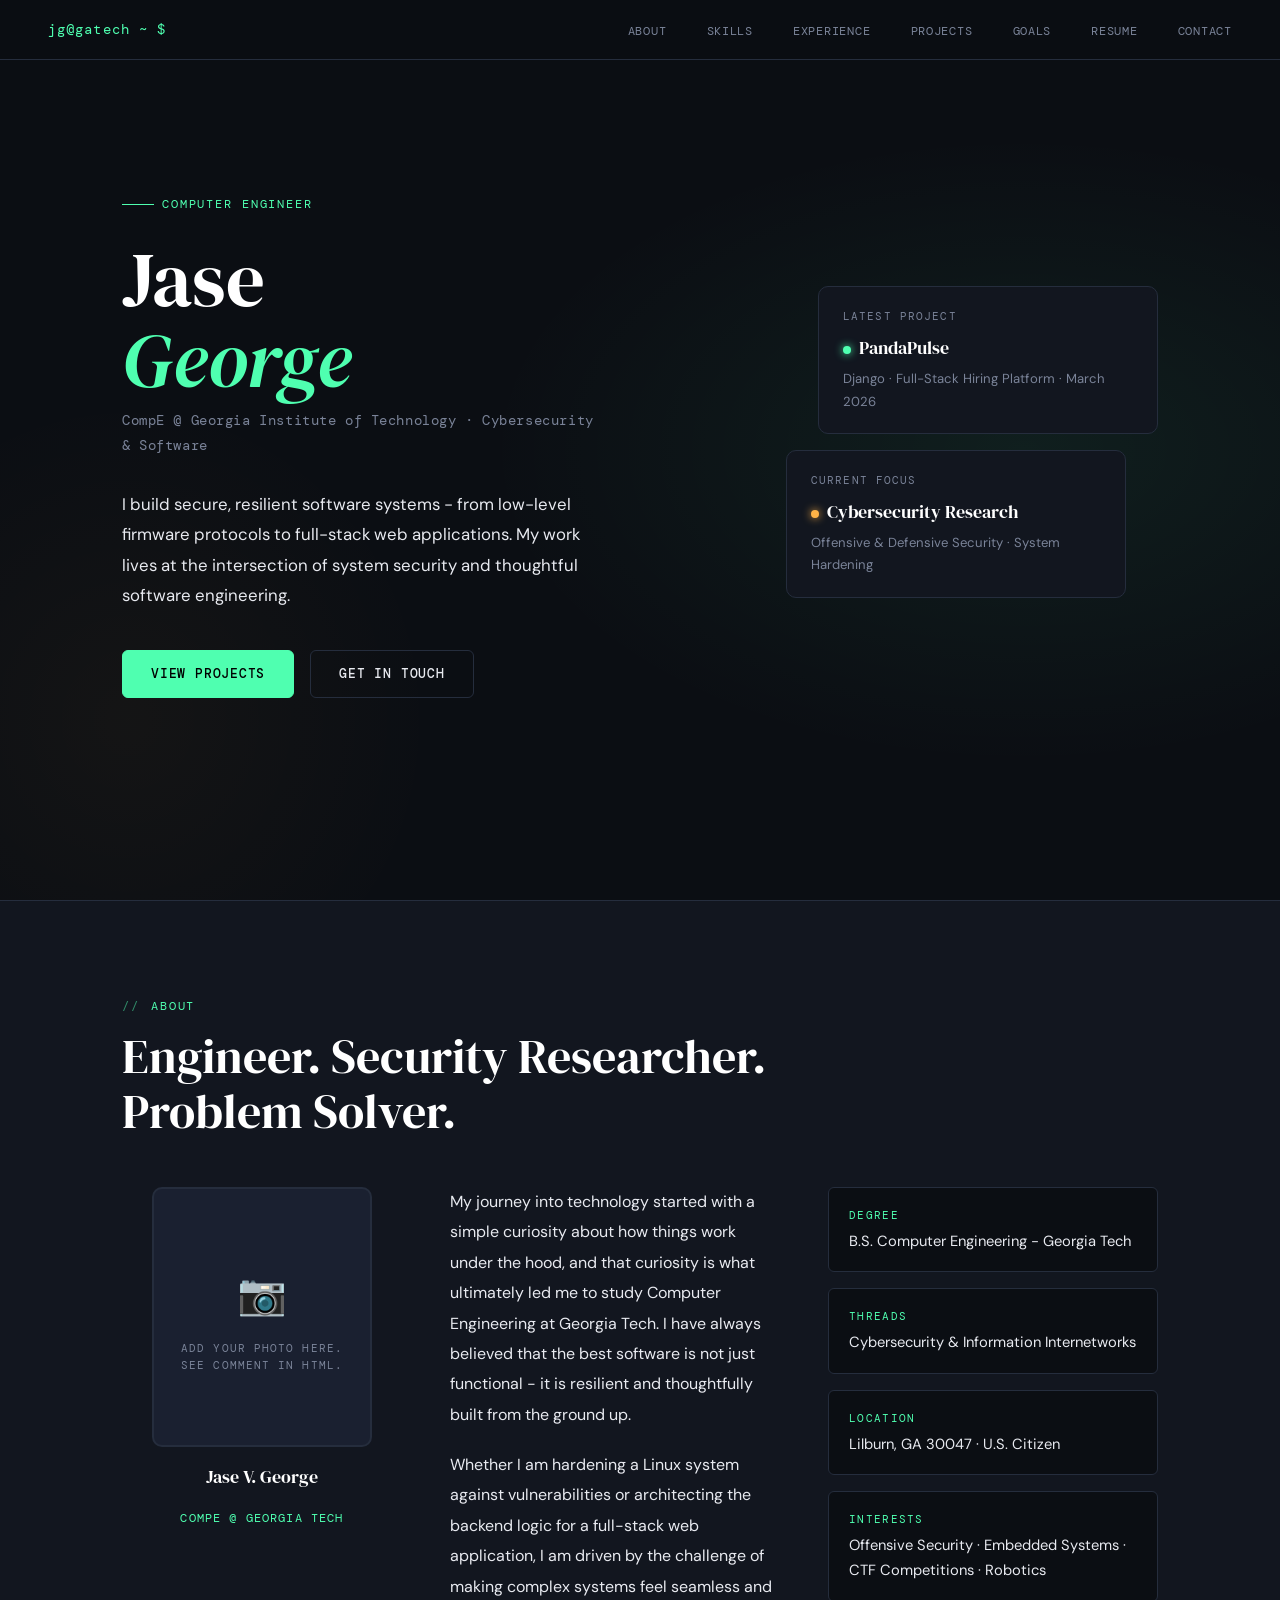
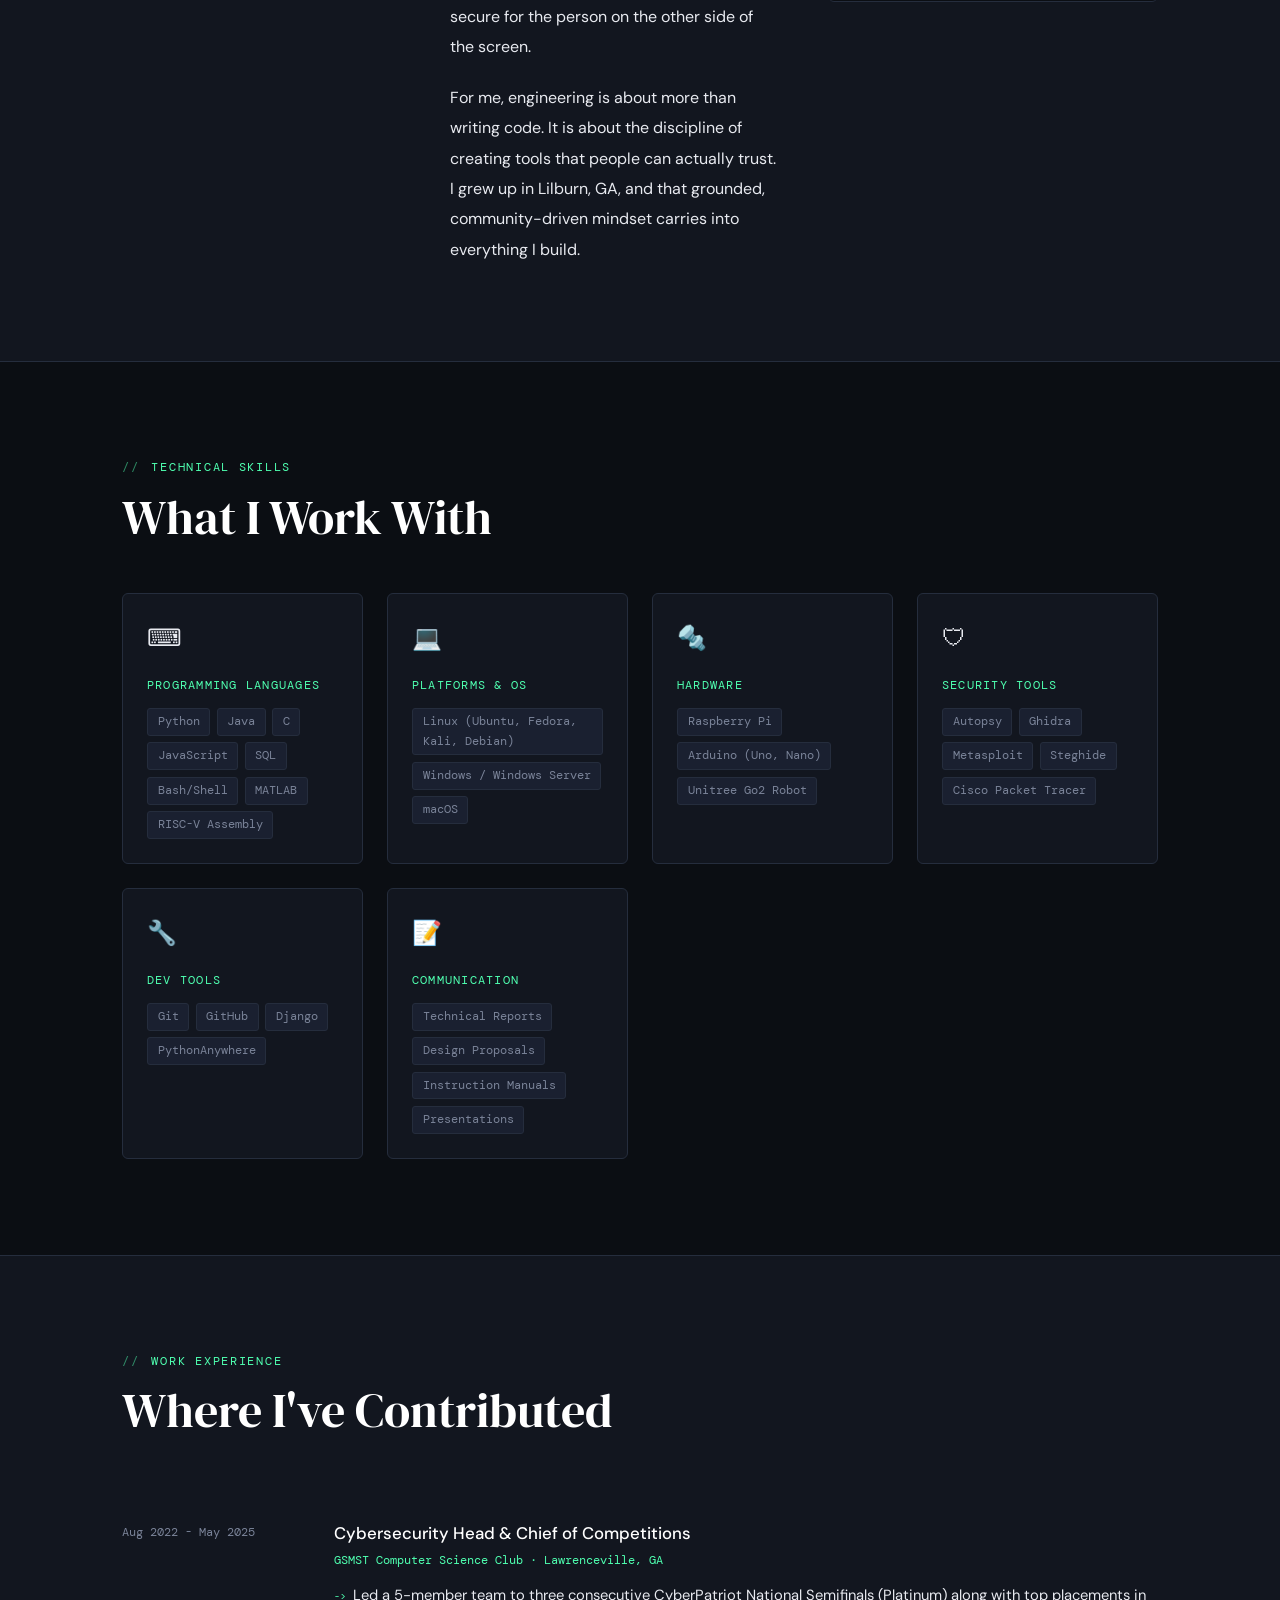
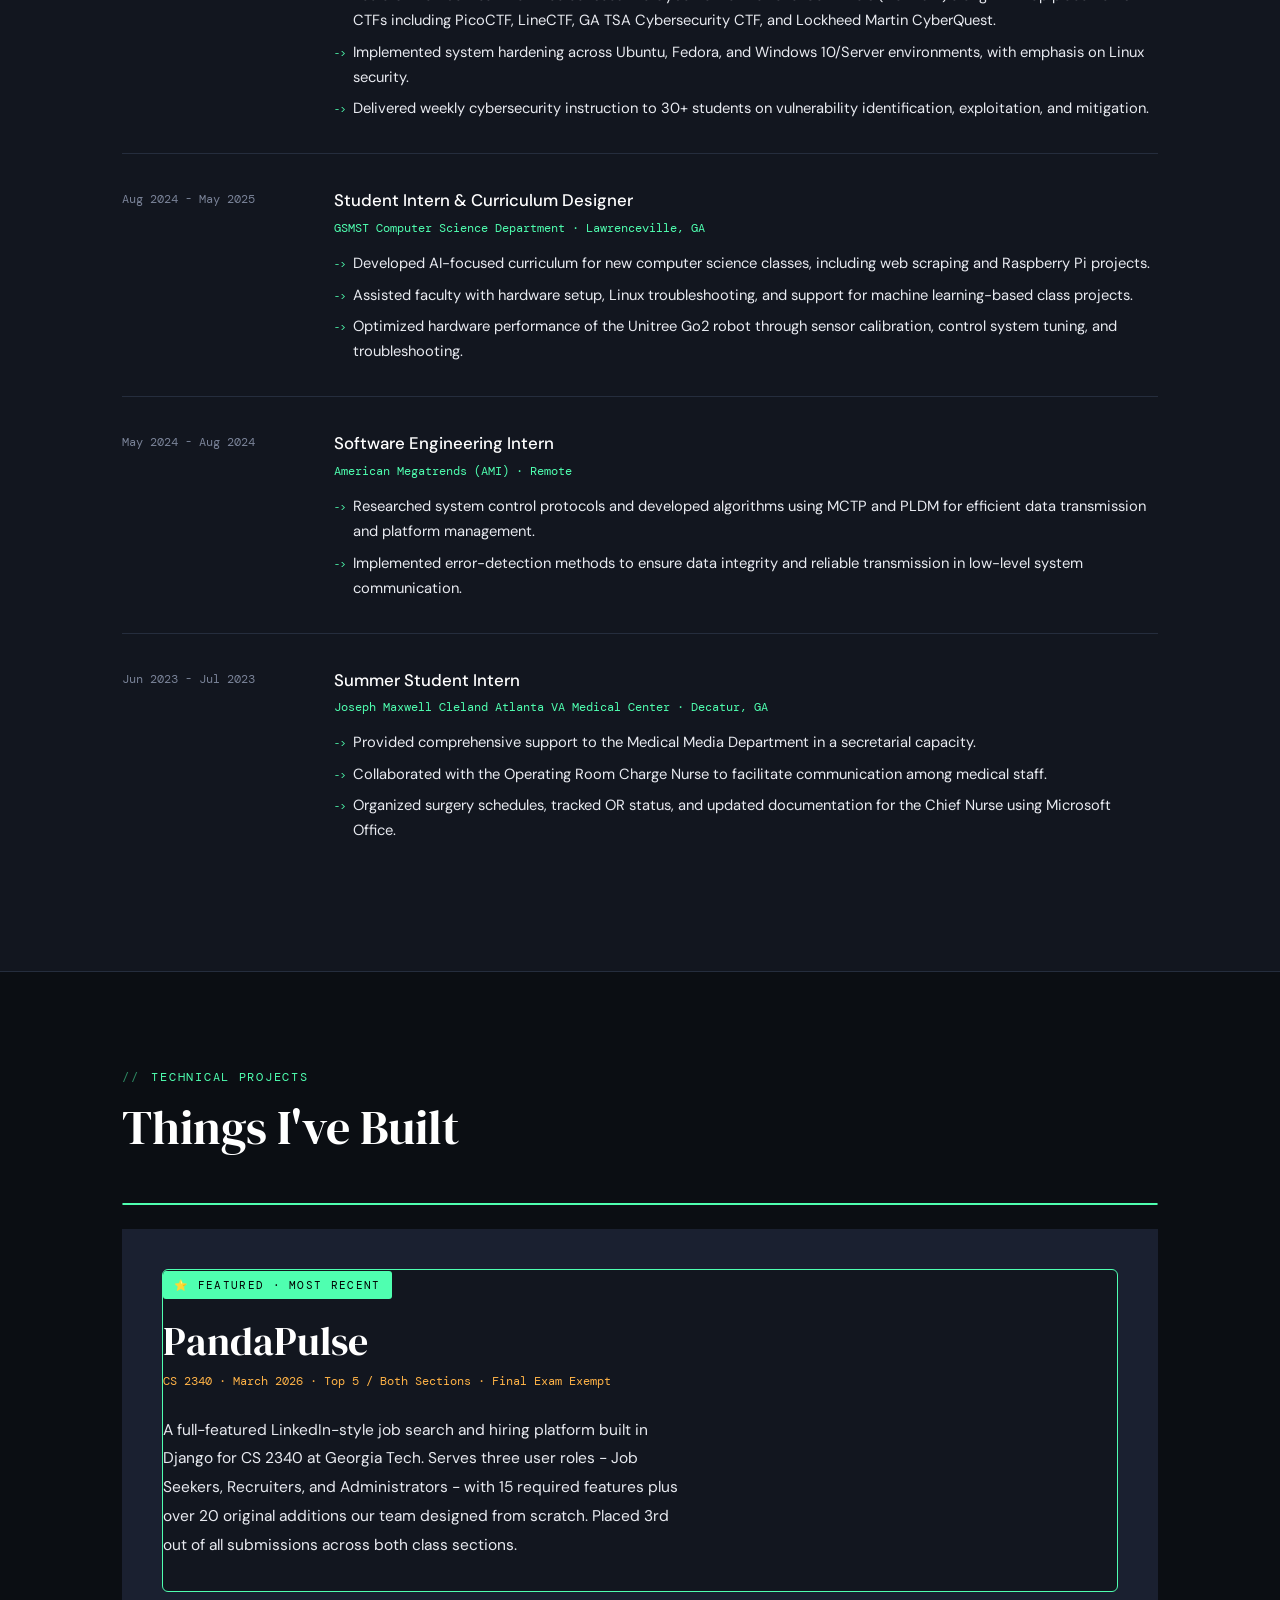
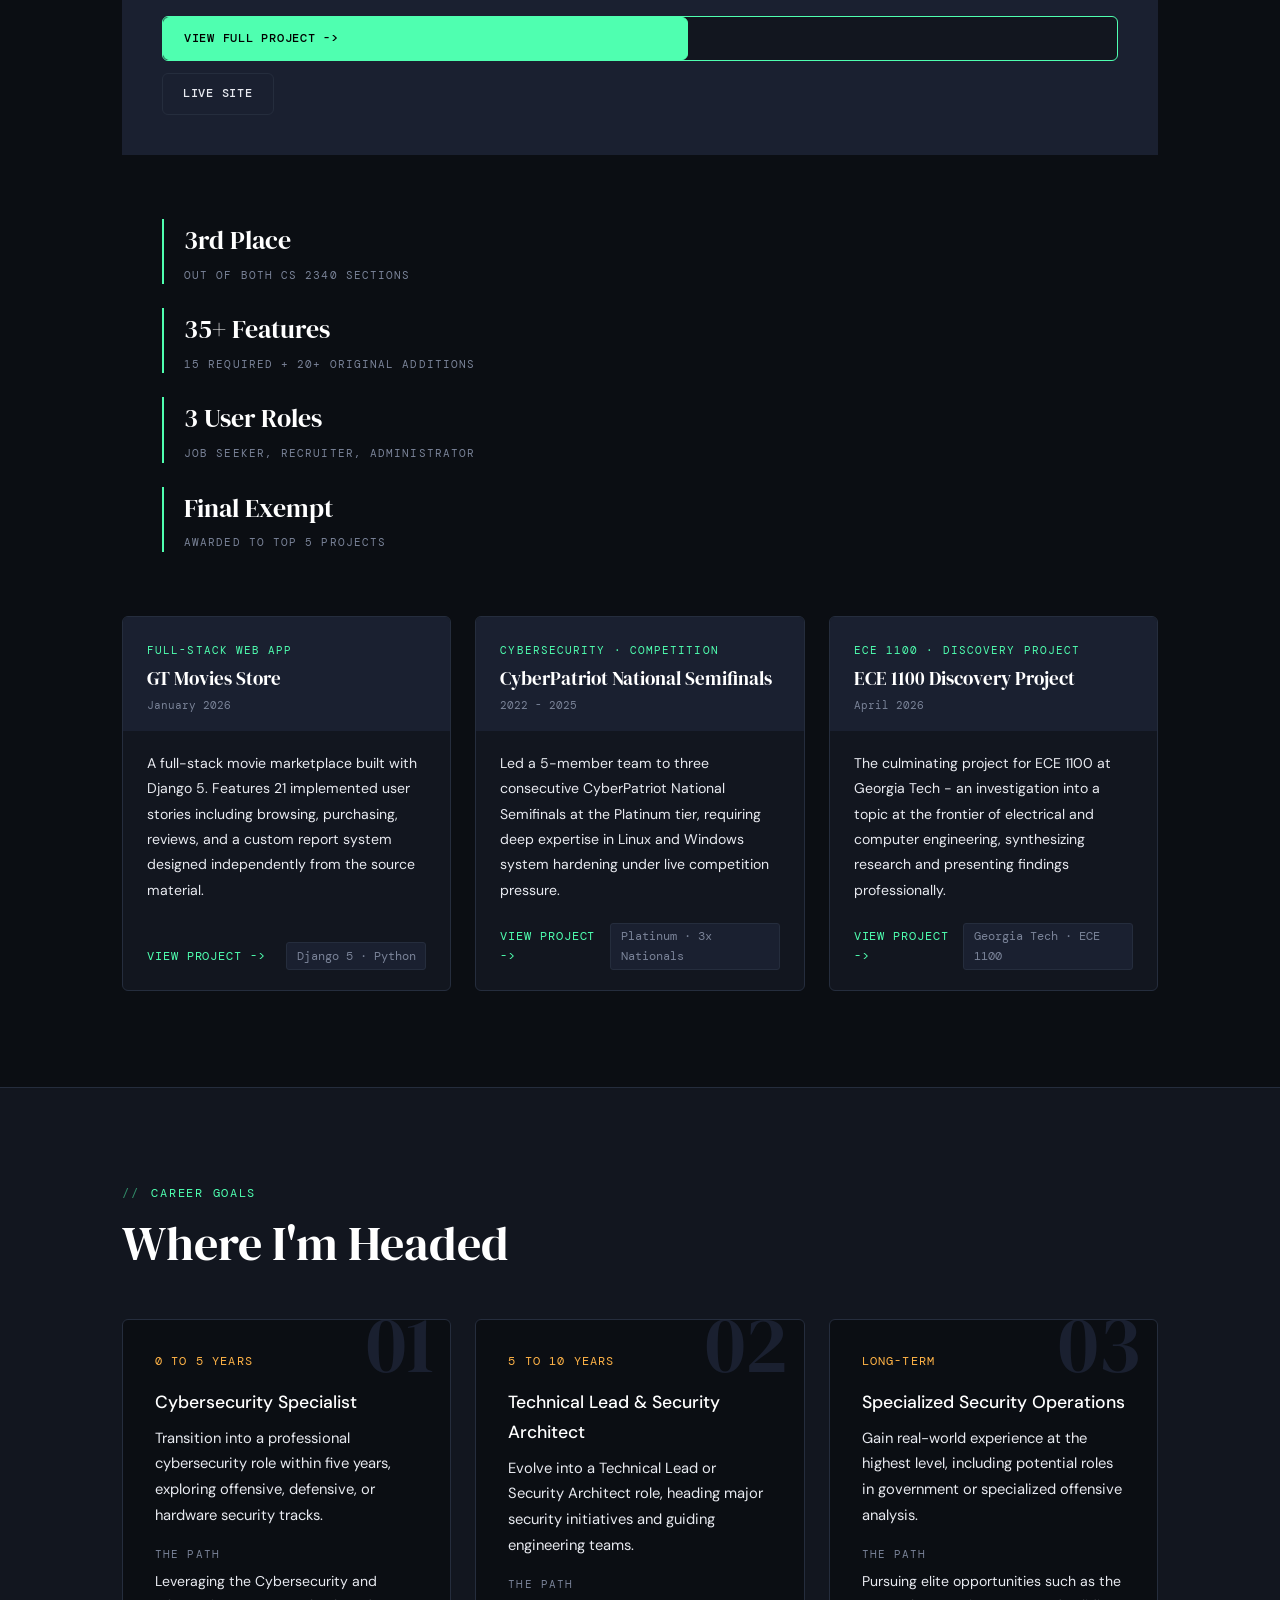
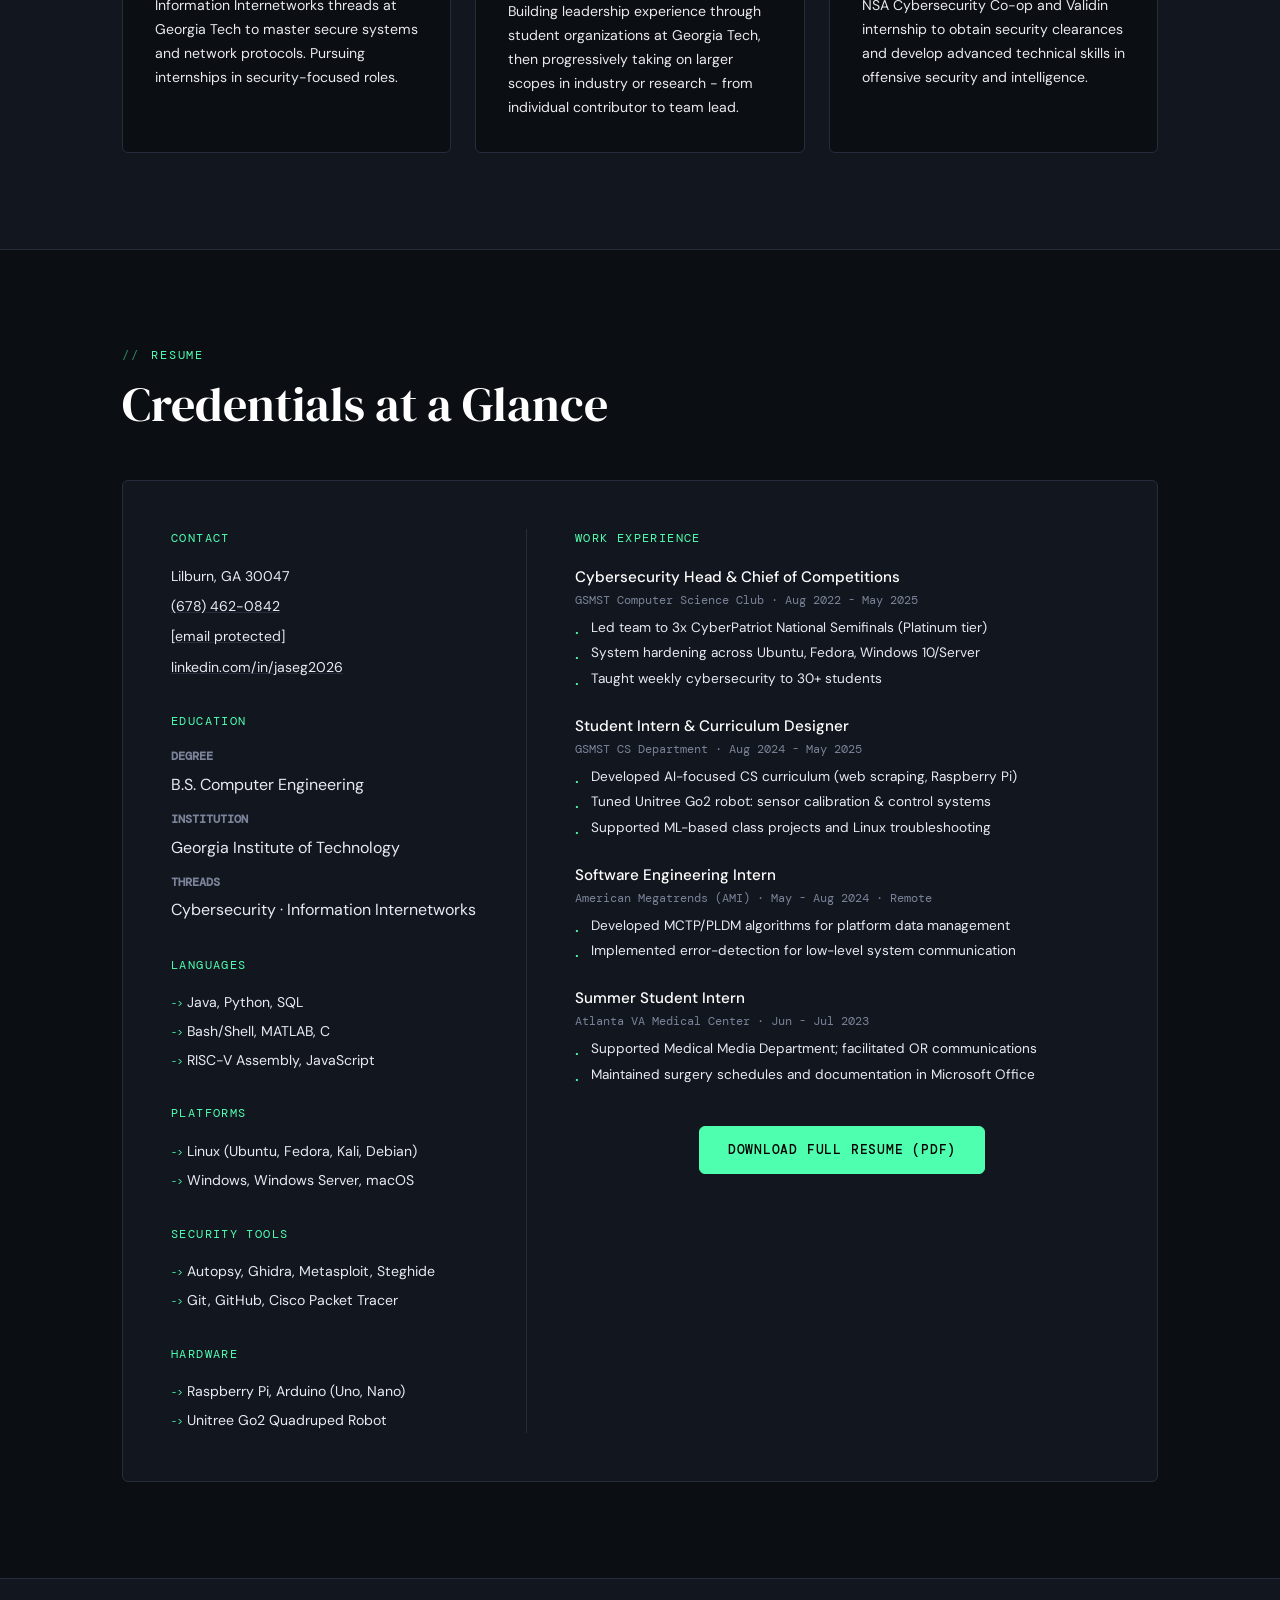
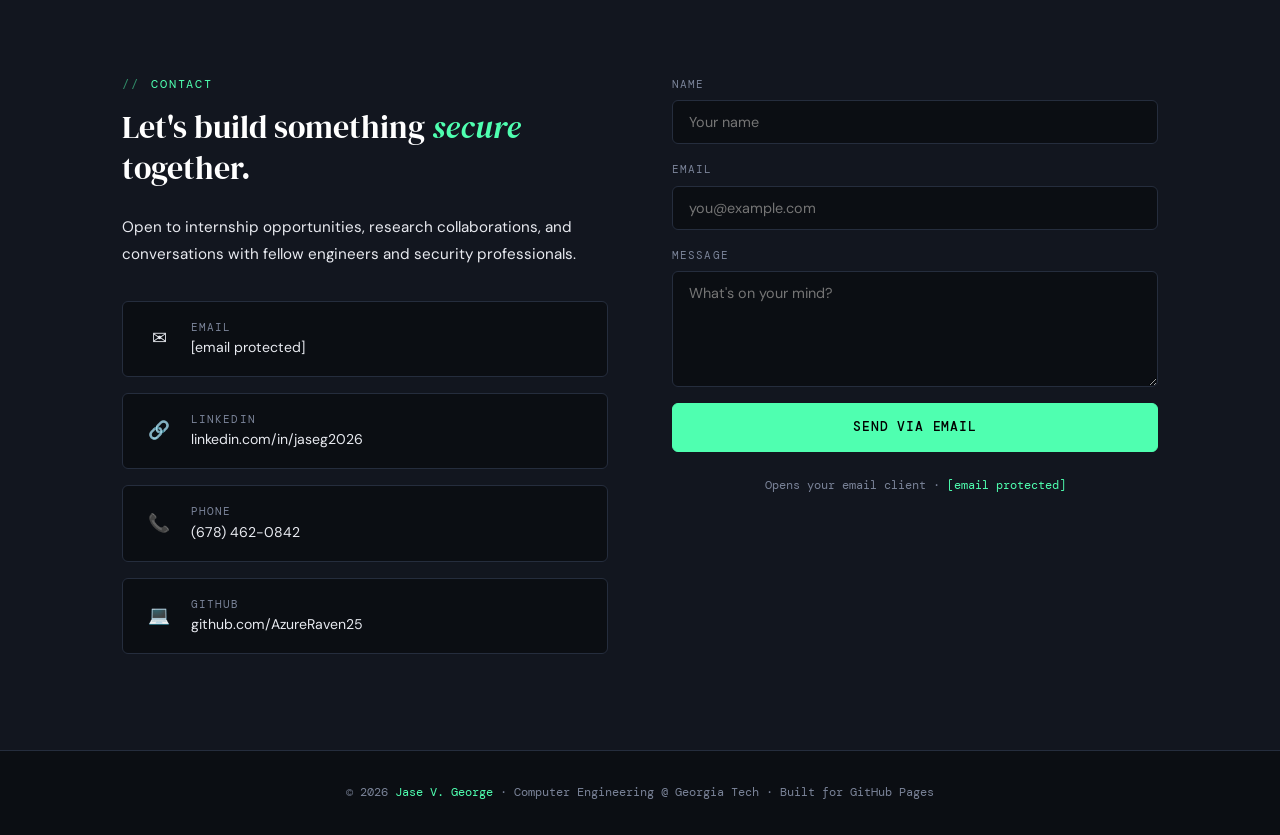
==== commit 1d3e0717: "fixed project layout" ====
--- a/index.html
+++ b/index.html
@@ -273,11 +273,25 @@
     #projects { }
     .projects-grid { display: grid; grid-template-columns: repeat(auto-fit, minmax(300px, 1fr)); gap: 1.5rem; }
 
-    /* Featured card spans full width */
+    /* Projects layout: featured on top, three cards below */
+    .projects-grid {
+      display: flex !important;
+      flex-direction: column;
+      gap: 1.5rem;
+    }
+    .projects-sub-grid {
+      display: grid;
+      grid-template-columns: repeat(3, 1fr);
+      gap: 1.5rem;
+    }
+    @media (max-width: 800px) { .projects-sub-grid { grid-template-columns: 1fr 1fr; } }
+    @media (max-width: 550px) { .projects-sub-grid { grid-template-columns: 1fr; } }
+
+    /* Featured card - full width, two column interior */
     .project-card-featured {
-      grid-column: 1 / -1;
+      width: 100%;
       background: var(--surface); border: 1px solid var(--accent); border-radius: var(--radius);
-      display: grid; grid-template-columns: 1fr 1fr;
+      display: grid; grid-template-columns: 1.1fr 0.9fr;
       overflow: hidden; transition: transform var(--transition), box-shadow var(--transition);
       text-decoration: none;
     }
@@ -292,20 +306,18 @@
       color: #000; background: var(--accent); padding: 0.3rem 0.7rem; border-radius: 3px;
       margin-bottom: 1.25rem; width: fit-content;
     }
-    .featured-title { font-family: var(--serif); font-size: 2rem; color: var(--heading); font-weight: 400; line-height: 1.15; margin-bottom: 0.5rem; }
+    .featured-title { font-family: var(--serif); font-size: 2.5rem; color: var(--heading); font-weight: 400; line-height: 1.1; margin-bottom: 0.5rem; }
     .featured-sub { font-family: var(--mono); font-size: 0.75rem; color: var(--accent2); margin-bottom: 1.5rem; }
-    .featured-desc { font-size: 0.95rem; color: var(--text); line-height: 1.85; margin-bottom: 2rem; }
+    .featured-desc { font-size: 0.97rem; color: var(--text); line-height: 1.85; margin-bottom: 2rem; }
     .featured-right {
-      padding: 2.5rem;
-      display: flex; flex-direction: column; justify-content: center; gap: 1.25rem;
-    }
-    .featured-stat { border-left: 2px solid var(--accent); padding-left: 1rem; }
-    .featured-stat-val { font-family: var(--serif); font-size: 1.4rem; color: var(--heading); }
+      padding: 2.5rem; background: var(--bg);
+      display: flex; flex-direction: column; justify-content: center; gap: 1.5rem;
+    }
+    .featured-stat { border-left: 2px solid var(--accent); padding-left: 1.25rem; }
+    .featured-stat-val { font-family: var(--serif); font-size: 1.6rem; color: var(--heading); }
     .featured-stat-label { font-family: var(--mono); font-size: 0.68rem; color: var(--muted); text-transform: uppercase; letter-spacing: 0.1em; margin-top: 0.2rem; }
     .featured-link-row { display: flex; gap: 0.75rem; flex-wrap: wrap; margin-top: 1.5rem; }
-    @media (max-width: 700px) {
-      .project-card-featured { grid-template-columns: 1fr; }
-    }
+    @media (max-width: 750px) { .project-card-featured { grid-template-columns: 1fr; } }
 
     /* Regular project cards */
     .project-card {
@@ -314,15 +326,12 @@
       display: flex; flex-direction: column; text-decoration: none;
     }
     .project-card:hover { border-color: var(--accent); transform: translateY(-4px); opacity: 1; }
-    .project-card-header {
-      padding: 1.75rem 1.75rem 1.25rem;
-      background: var(--surface2);
-    }
+    .project-card-header { padding: 1.5rem 1.5rem 1rem; background: var(--surface2); }
     .project-type { font-family: var(--mono); font-size: 0.68rem; color: var(--accent); text-transform: uppercase; letter-spacing: 0.1em; margin-bottom: 0.5rem; }
-    .project-title { font-family: var(--serif); font-size: 1.3rem; color: var(--heading); font-weight: 400; line-height: 1.2; }
+    .project-title { font-family: var(--serif); font-size: 1.2rem; color: var(--heading); font-weight: 400; line-height: 1.2; }
     .project-date { font-family: var(--mono); font-size: 0.7rem; color: var(--muted); margin-top: 0.35rem; }
-    .project-card-body { padding: 1.5rem 1.75rem; flex: 1; display: flex; flex-direction: column; }
-    .project-desc { font-size: 0.9rem; color: var(--text); line-height: 1.8; flex: 1; margin-bottom: 1.25rem; }
+    .project-card-body { padding: 1.25rem 1.5rem; flex: 1; display: flex; flex-direction: column; }
+    .project-desc { font-size: 0.88rem; color: var(--text); line-height: 1.8; flex: 1; margin-bottom: 1.25rem; }
     .project-footer { display: flex; align-items: center; justify-content: space-between; }
     .view-more { font-family: var(--mono); font-size: 0.72rem; color: var(--accent); text-transform: uppercase; letter-spacing: 0.08em; }
     .view-more::after { content: ' ->'; }
@@ -688,64 +697,68 @@
           </div>
         </a>
 
-        <!-- GT Movies Store -->
-        <a href="projects/gtmovies.html" class="project-card fade-in">
-          <div class="project-card-header">
-            <div class="project-type">Full-Stack Web App</div>
-            <div class="project-title">GT Movies Store</div>
-            <div class="project-date">January 2026</div>
-          </div>
-          <div class="project-card-body">
-            <p class="project-desc">
-              A full-stack movie marketplace built with Django 5. Features 21 implemented user stories including
-              browsing, purchasing, reviews, and a custom report system designed independently from the source material.
-            </p>
-            <div class="project-footer">
-              <span class="view-more">View Project</span>
-              <span class="tag">Django 5 &middot; Python</span>
-            </div>
-          </div>
-        </a>
-
-        <!-- CyberPatriot -->
-        <a href="projects/cyberpatriot.html" class="project-card fade-in">
-          <div class="project-card-header">
-            <div class="project-type">Cybersecurity &middot; Competition</div>
-            <div class="project-title">CyberPatriot National Semifinals</div>
-            <div class="project-date">2022 - 2025</div>
-          </div>
-          <div class="project-card-body">
-            <p class="project-desc">
-              Led a 5-member team to three consecutive CyberPatriot National Semifinals at the Platinum tier,
-              requiring deep expertise in Linux and Windows system hardening under live competition pressure.
-            </p>
-            <div class="project-footer">
-              <span class="view-more">View Project</span>
-              <span class="tag">Platinum &middot; 3x Nationals</span>
-            </div>
-          </div>
-        </a>
-
-        <!-- ECE 1100 Discovery -->
-        <a href="projects/discovery.html" class="project-card fade-in">
-          <div class="project-card-header">
-            <div class="project-type">ECE 1100 &middot; Discovery Project</div>
-            <div class="project-title">ECE 1100 Discovery Project</div>
-            <div class="project-date">April 2026</div>
-          </div>
-          <div class="project-card-body">
-            <p class="project-desc">
-              The culminating project for ECE 1100 at Georgia Tech - an investigation into a topic at the frontier
-              of electrical and computer engineering, synthesizing research and presenting findings professionally.
-            </p>
-            <div class="project-footer">
-              <span class="view-more">View Project</span>
-              <span class="tag">Georgia Tech &middot; ECE 1100</span>
-            </div>
-          </div>
-        </a>
-
-      </div>
+        <div class="projects-sub-grid">
+
+          <!-- GT Movies Store -->
+          <a href="projects/gtmovies.html" class="project-card fade-in">
+            <div class="project-card-header">
+              <div class="project-type">Full-Stack Web App</div>
+              <div class="project-title">GT Movies Store</div>
+              <div class="project-date">January 2026</div>
+            </div>
+            <div class="project-card-body">
+              <p class="project-desc">
+                A full-stack movie marketplace built with Django 5. Features 21 implemented user stories including
+                browsing, purchasing, reviews, and a custom report system designed independently from the source material.
+              </p>
+              <div class="project-footer">
+                <span class="view-more">View Project</span>
+                <span class="tag">Django 5 &middot; Python</span>
+              </div>
+            </div>
+          </a>
+
+          <!-- CyberPatriot -->
+          <a href="projects/cyberpatriot.html" class="project-card fade-in">
+            <div class="project-card-header">
+              <div class="project-type">Cybersecurity &middot; Competition</div>
+              <div class="project-title">CyberPatriot National Semifinals</div>
+              <div class="project-date">2022 - 2025</div>
+            </div>
+            <div class="project-card-body">
+              <p class="project-desc">
+                Led a 5-member team to three consecutive CyberPatriot National Semifinals at the Platinum tier,
+                requiring deep expertise in Linux and Windows system hardening under live competition pressure.
+              </p>
+              <div class="project-footer">
+                <span class="view-more">View Project</span>
+                <span class="tag">Platinum &middot; 3x Nationals</span>
+              </div>
+            </div>
+          </a>
+
+          <!-- ECE 1100 Discovery -->
+          <a href="projects/discovery.html" class="project-card fade-in">
+            <div class="project-card-header">
+              <div class="project-type">ECE 1100 &middot; Discovery Project</div>
+              <div class="project-title">ECE 1100 Discovery Project</div>
+              <div class="project-date">April 2026</div>
+            </div>
+            <div class="project-card-body">
+              <p class="project-desc">
+                The culminating project for ECE 1100 at Georgia Tech - an investigation into a topic at the frontier
+                of electrical and computer engineering, synthesizing research and presenting findings professionally.
+              </p>
+              <div class="project-footer">
+                <span class="view-more">View Project</span>
+                <span class="tag">Georgia Tech &middot; ECE 1100</span>
+              </div>
+            </div>
+          </a>
+
+        </div><!-- end projects-sub-grid -->
+
+      </div><!-- end projects-grid -->
     </div>
   </section>
 
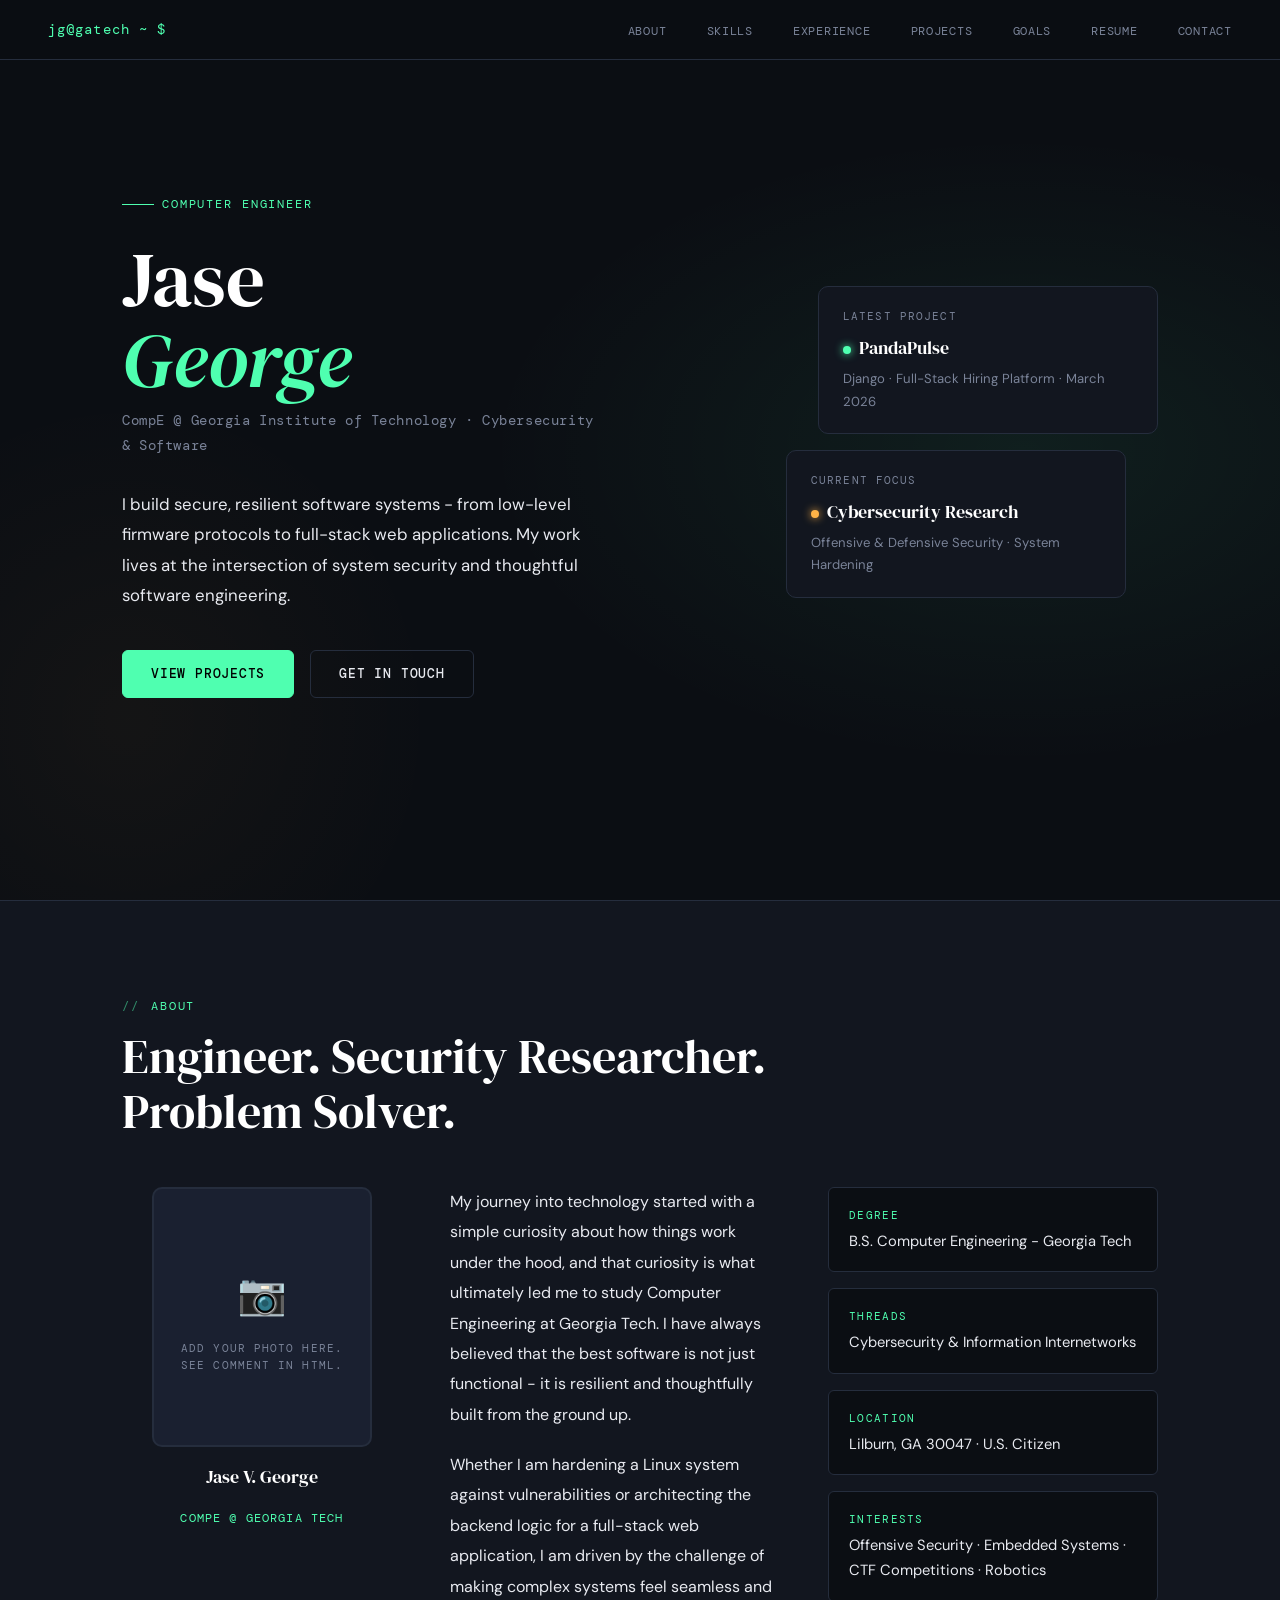
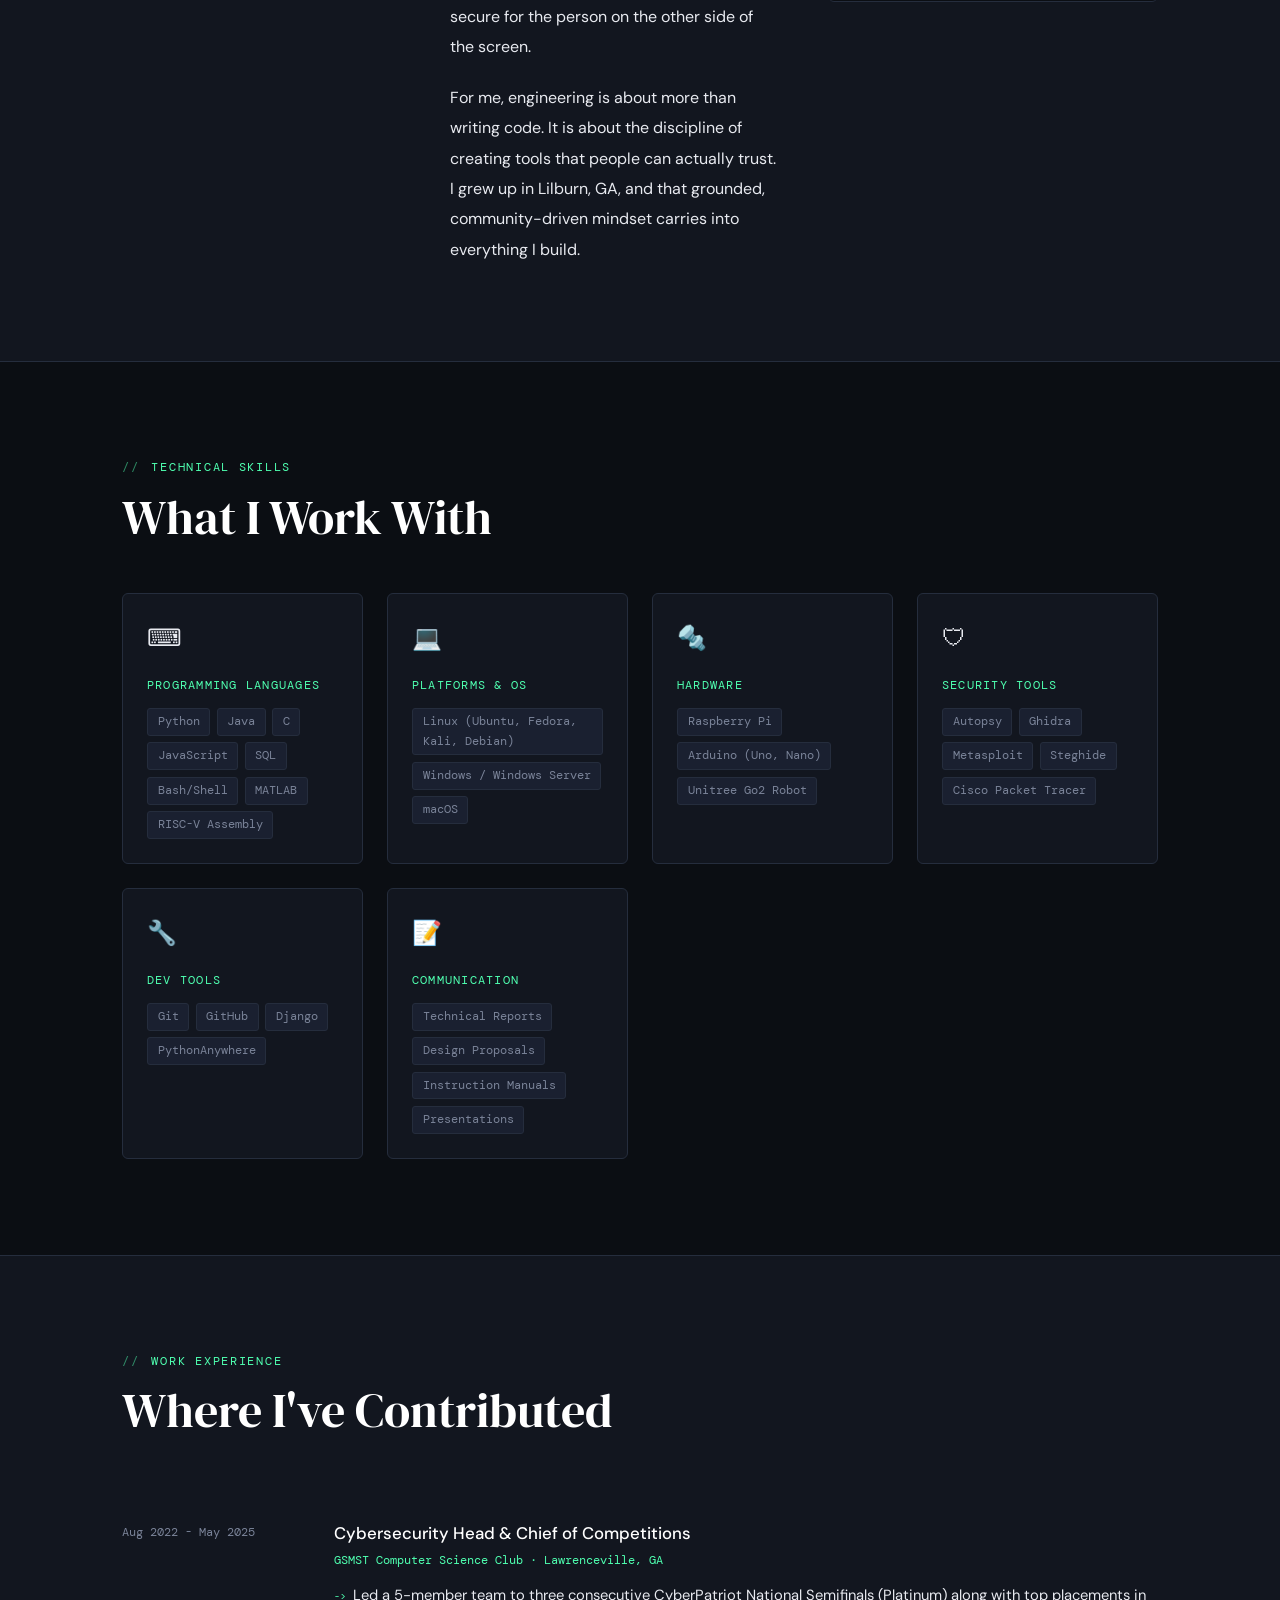
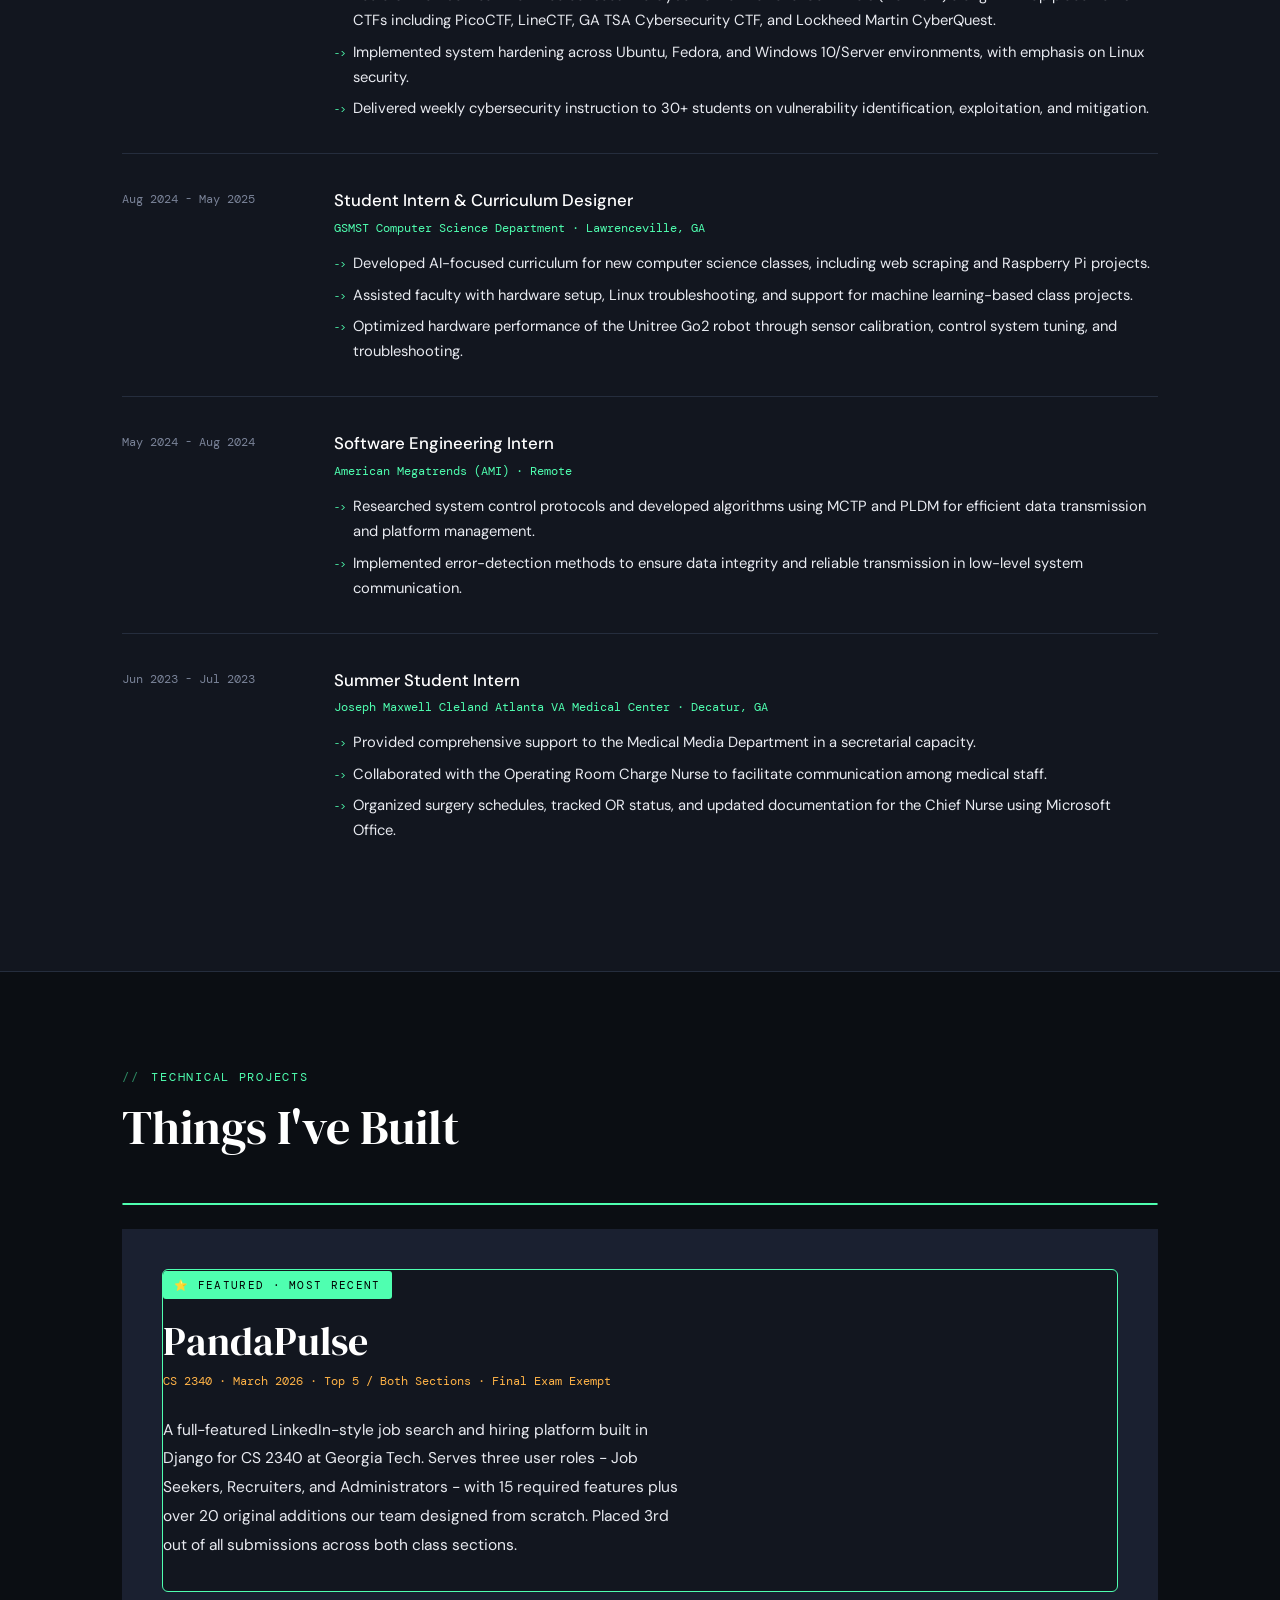
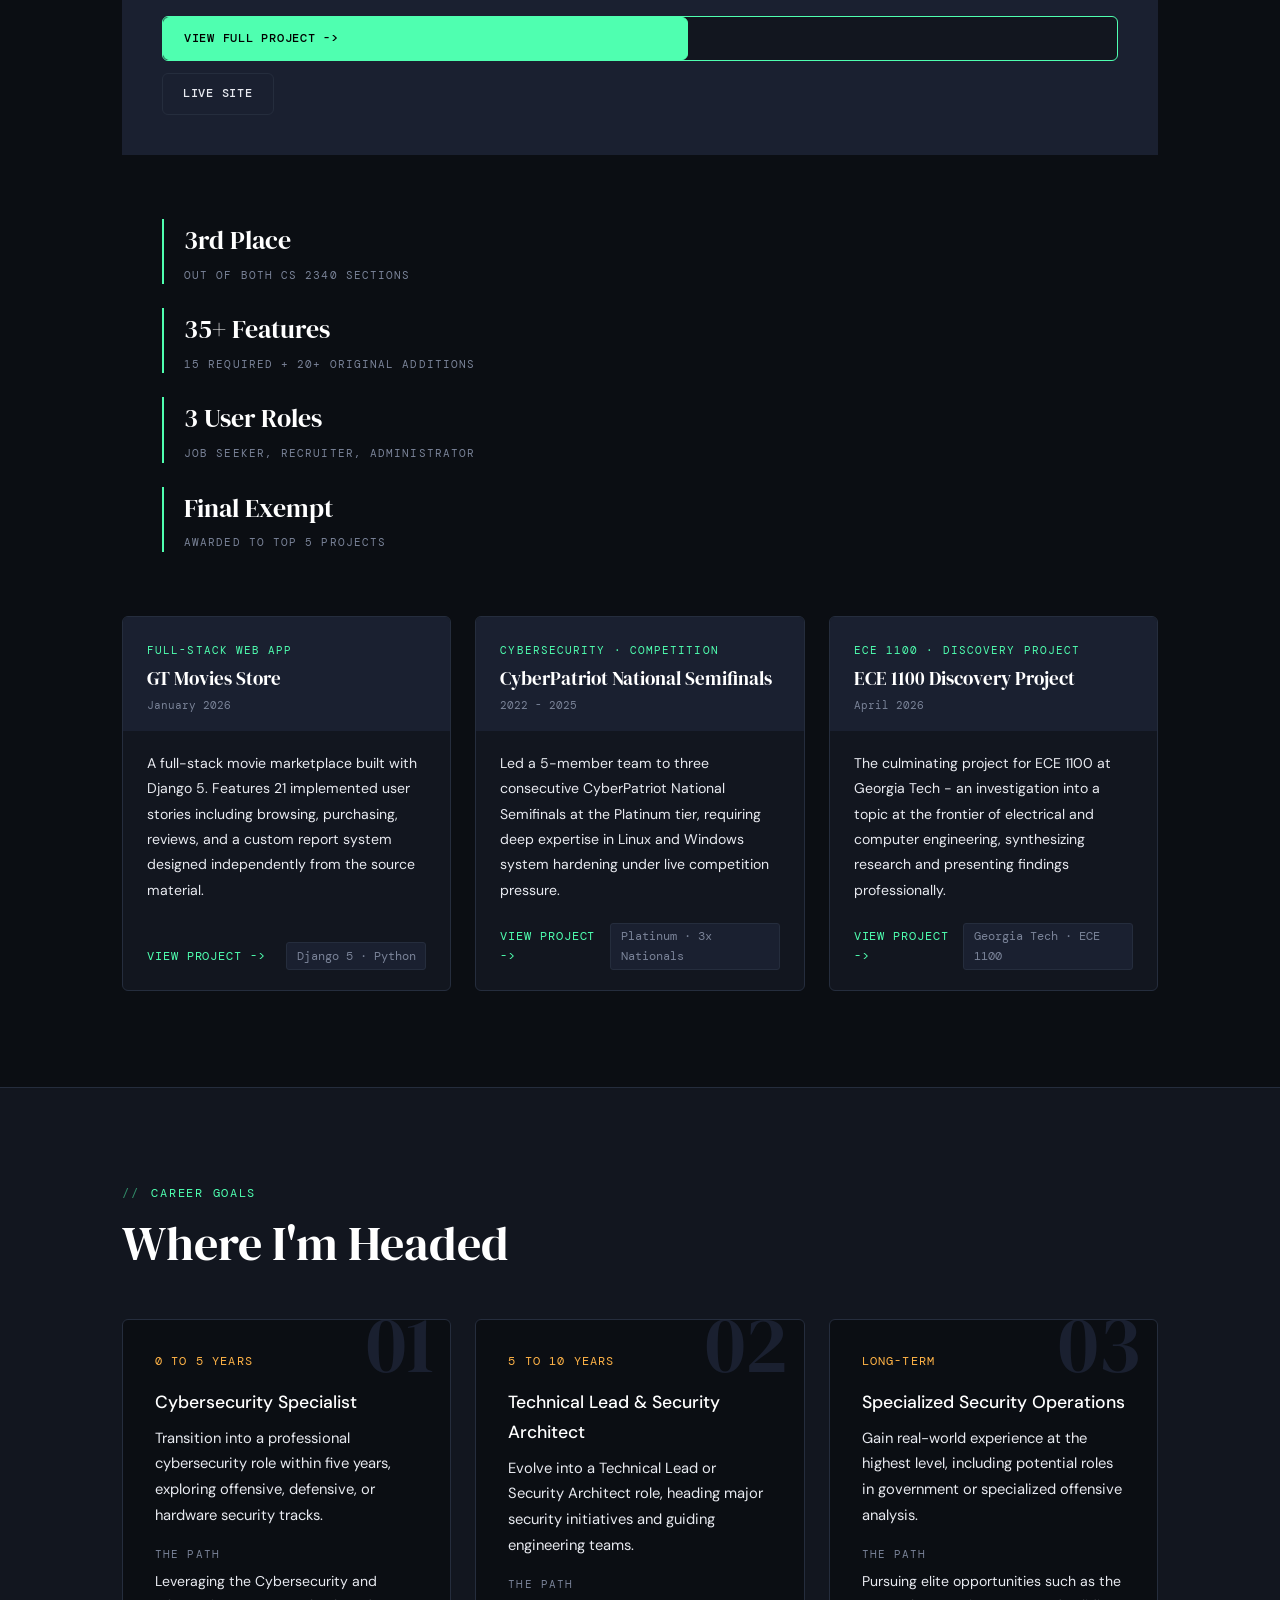
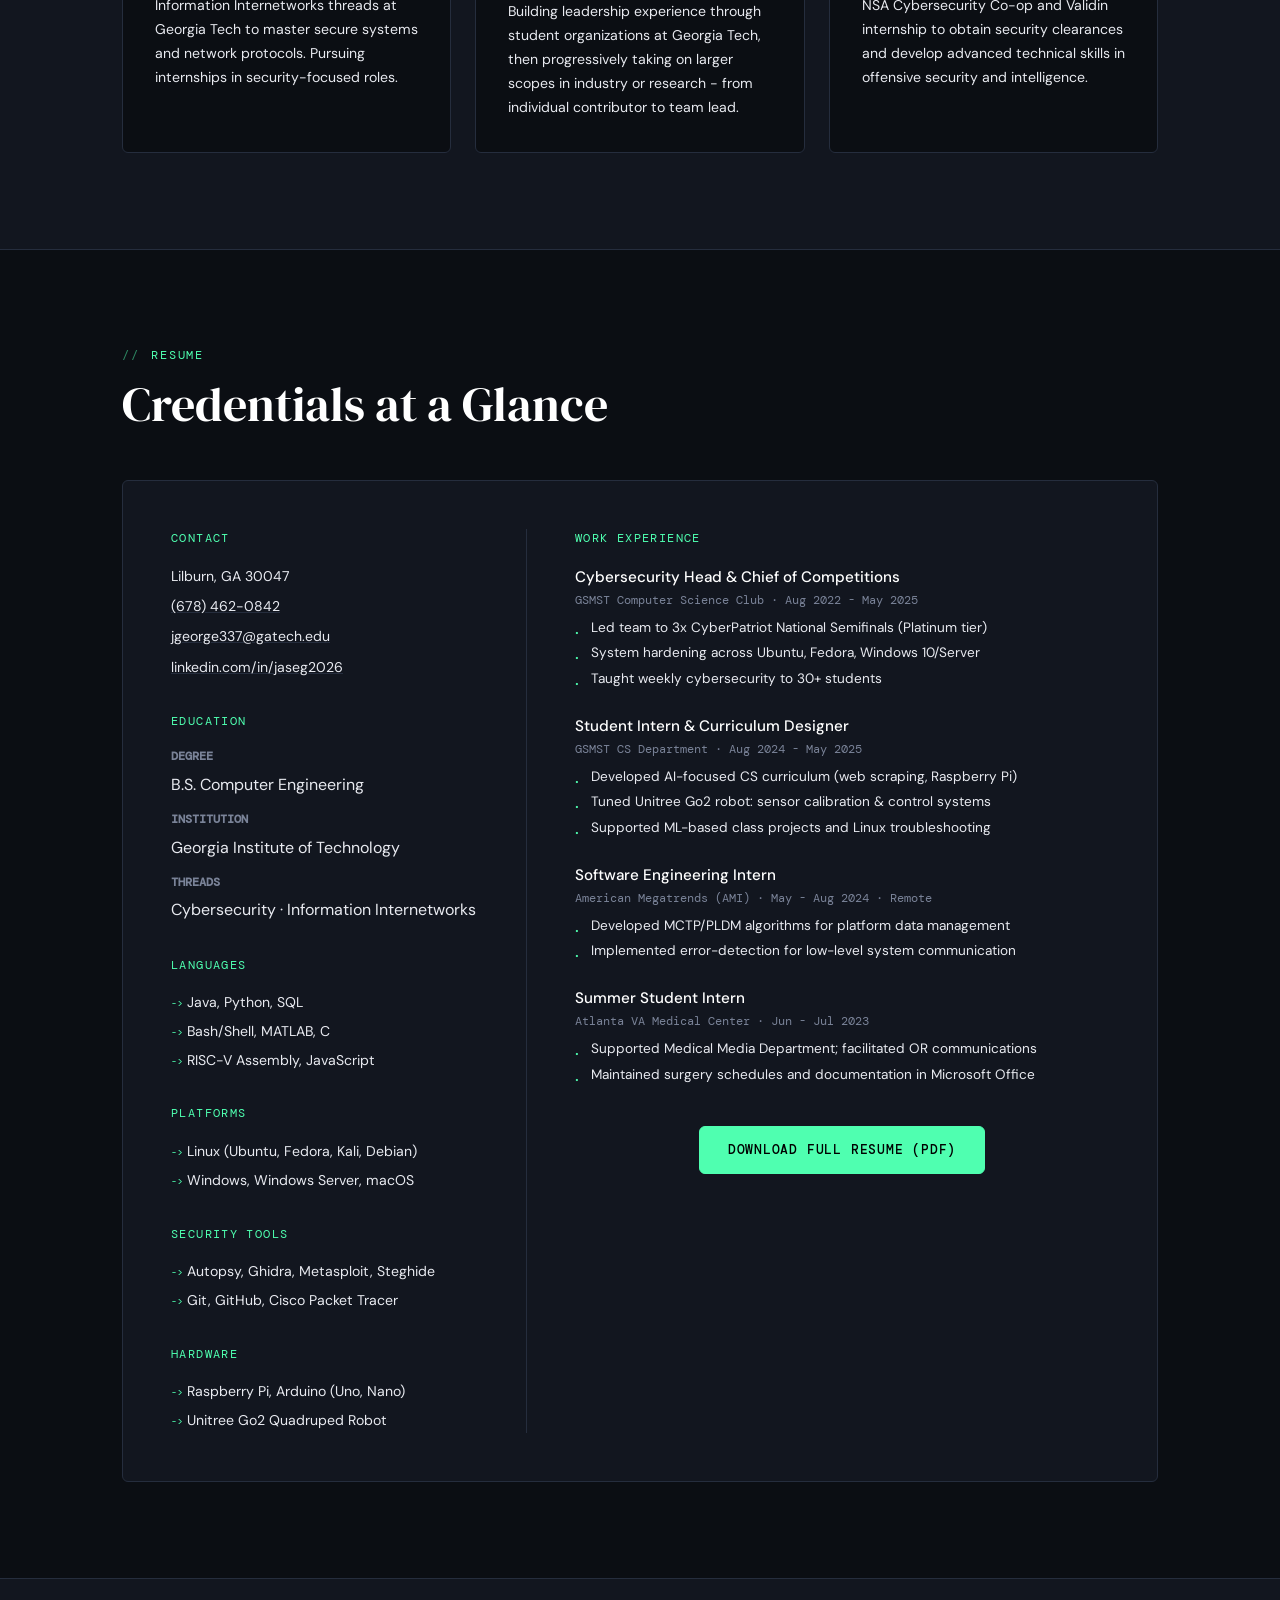
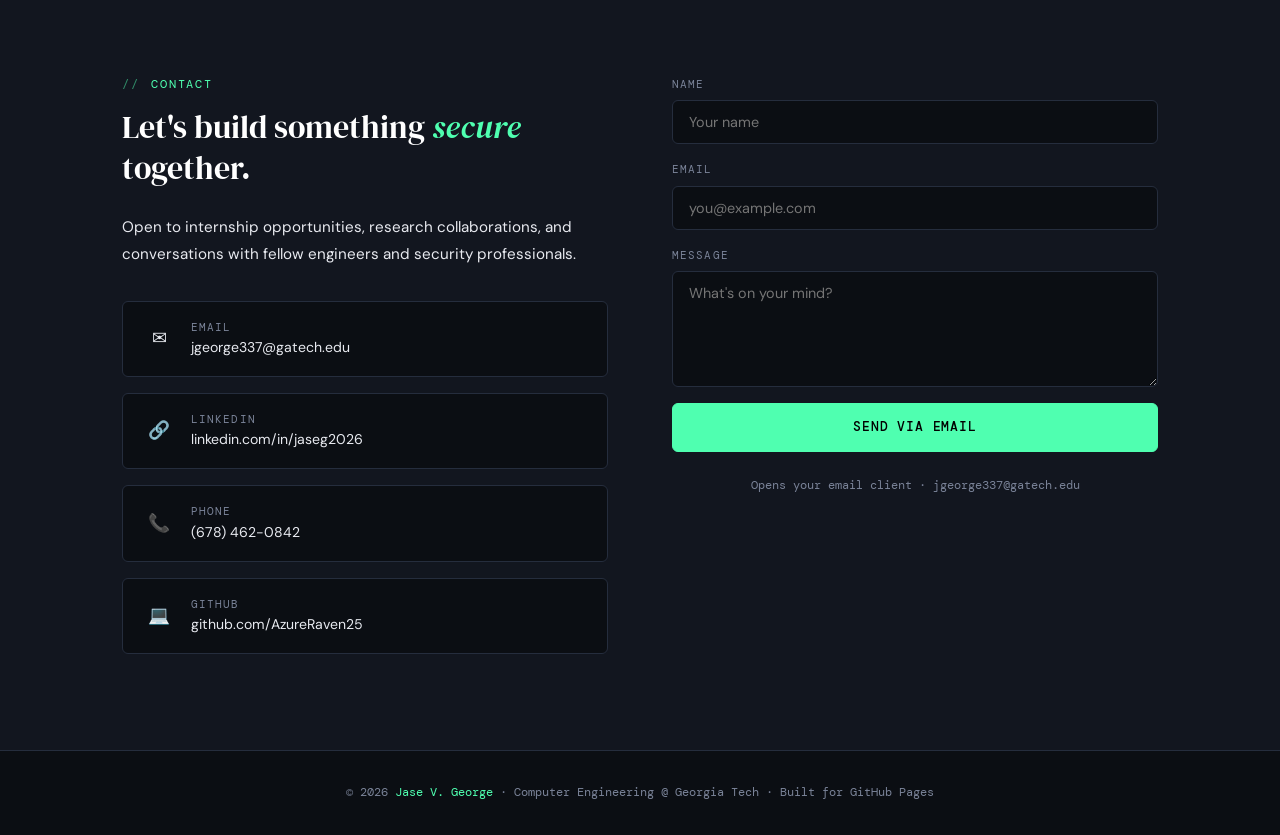
==== commit dcae0232: "fixed email issue" ====
--- a/index.html
+++ b/index.html
@@ -806,7 +806,7 @@
           <div class="resume-section-title">Contact</div>
           <div class="resume-contact-item">Lilburn, GA 30047</div>
           <div class="resume-contact-item"><a href="tel:6784620842">(678) 462-0842</a></div>
-          <div class="resume-contact-item"><a href="/cdn-cgi/l/email-protection#2a404d4f45584d4f19191d6a4d4b5e4f4942044f4e5f"><span class="__cf_email__" data-cfemail="cfa5a8aaa0bda8aafcfcf88fa8aebbaaaca7e1aaabba">[email&#160;protected]</span></a></div>
+          <div class="resume-contact-item"><a href="mailto:jgeorge337@gatech.edu">jgeorge337@gatech.edu</a></div>
           <div class="resume-contact-item"><a href="https://www.linkedin.com/in/jaseg2026" target="_blank">linkedin.com/in/jaseg2026</a></div>
           <div class="resume-section-title">Education</div>
           <div class="resume-skill-group"><strong>Degree</strong>B.S. Computer Engineering</div>
@@ -888,9 +888,9 @@
           <div class="contact-tagline">Let's build something <em>secure</em> together.</div>
           <p class="contact-desc">Open to internship opportunities, research collaborations, and conversations with fellow engineers and security professionals.</p>
           <div class="contact-links">
-            <a href="/cdn-cgi/l/email-protection#7f15181a100d181a4c4c483f181e0b1a1c17511a1b0a" class="contact-link-item">
+            <a href="mailto:jgeorge337@gatech.edu" class="contact-link-item">
               <div class="link-icon">&#9993;</div>
-              <div><div class="link-label">Email</div><div class="link-value"><span class="__cf_email__" data-cfemail="0e64696b617c696b3d3d394e696f7a6b6d66206b6a7b">[email&#160;protected]</span></div></div>
+              <div><div class="link-label">Email</div><div class="link-value">jgeorge337@gatech.edu</div></div>
             </a>
             <a href="https://www.linkedin.com/in/jaseg2026" target="_blank" class="contact-link-item">
               <div class="link-icon">&#128279;</div>
@@ -919,8 +919,8 @@
             <label for="c-msg">Message</label>
             <textarea id="c-msg" rows="5" placeholder="What's on your mind?"></textarea>
           </div>
-          <a href="/cdn-cgi/l/email-protection#355f52505a4752500606027552544150565d1b505140" class="btn btn-primary" id="send-btn" style="text-align:center; justify-content:center;">Send via Email</a>
-          <div class="form-note">Opens your email client &middot; <a href="/cdn-cgi/l/email-protection" class="__cf_email__" data-cfemail="bed4d9dbd1ccd9db8d8d89fed9dfcadbddd690dbdacb">[email&#160;protected]</a></div>
+          <a href="mailto:jgeorge337@gatech.edu" class="btn btn-primary" id="send-btn" style="text-align:center; justify-content:center;">Send via Email</a>
+          <div class="form-note">Opens your email client &middot; jgeorge337@gatech.edu</div>
         </div>
       </div>
     </div>
@@ -932,7 +932,7 @@
     </div>
   </footer>
 
-  <script data-cfasync="false" src="/cdn-cgi/scripts/5c5dd728/cloudflare-static/email-decode.min.js"></script><script>
+  <script>
 // Mobile nav
 const hamburger = document.getElementById('hamburger');
 const navMobile = document.getElementById('nav-mobile');
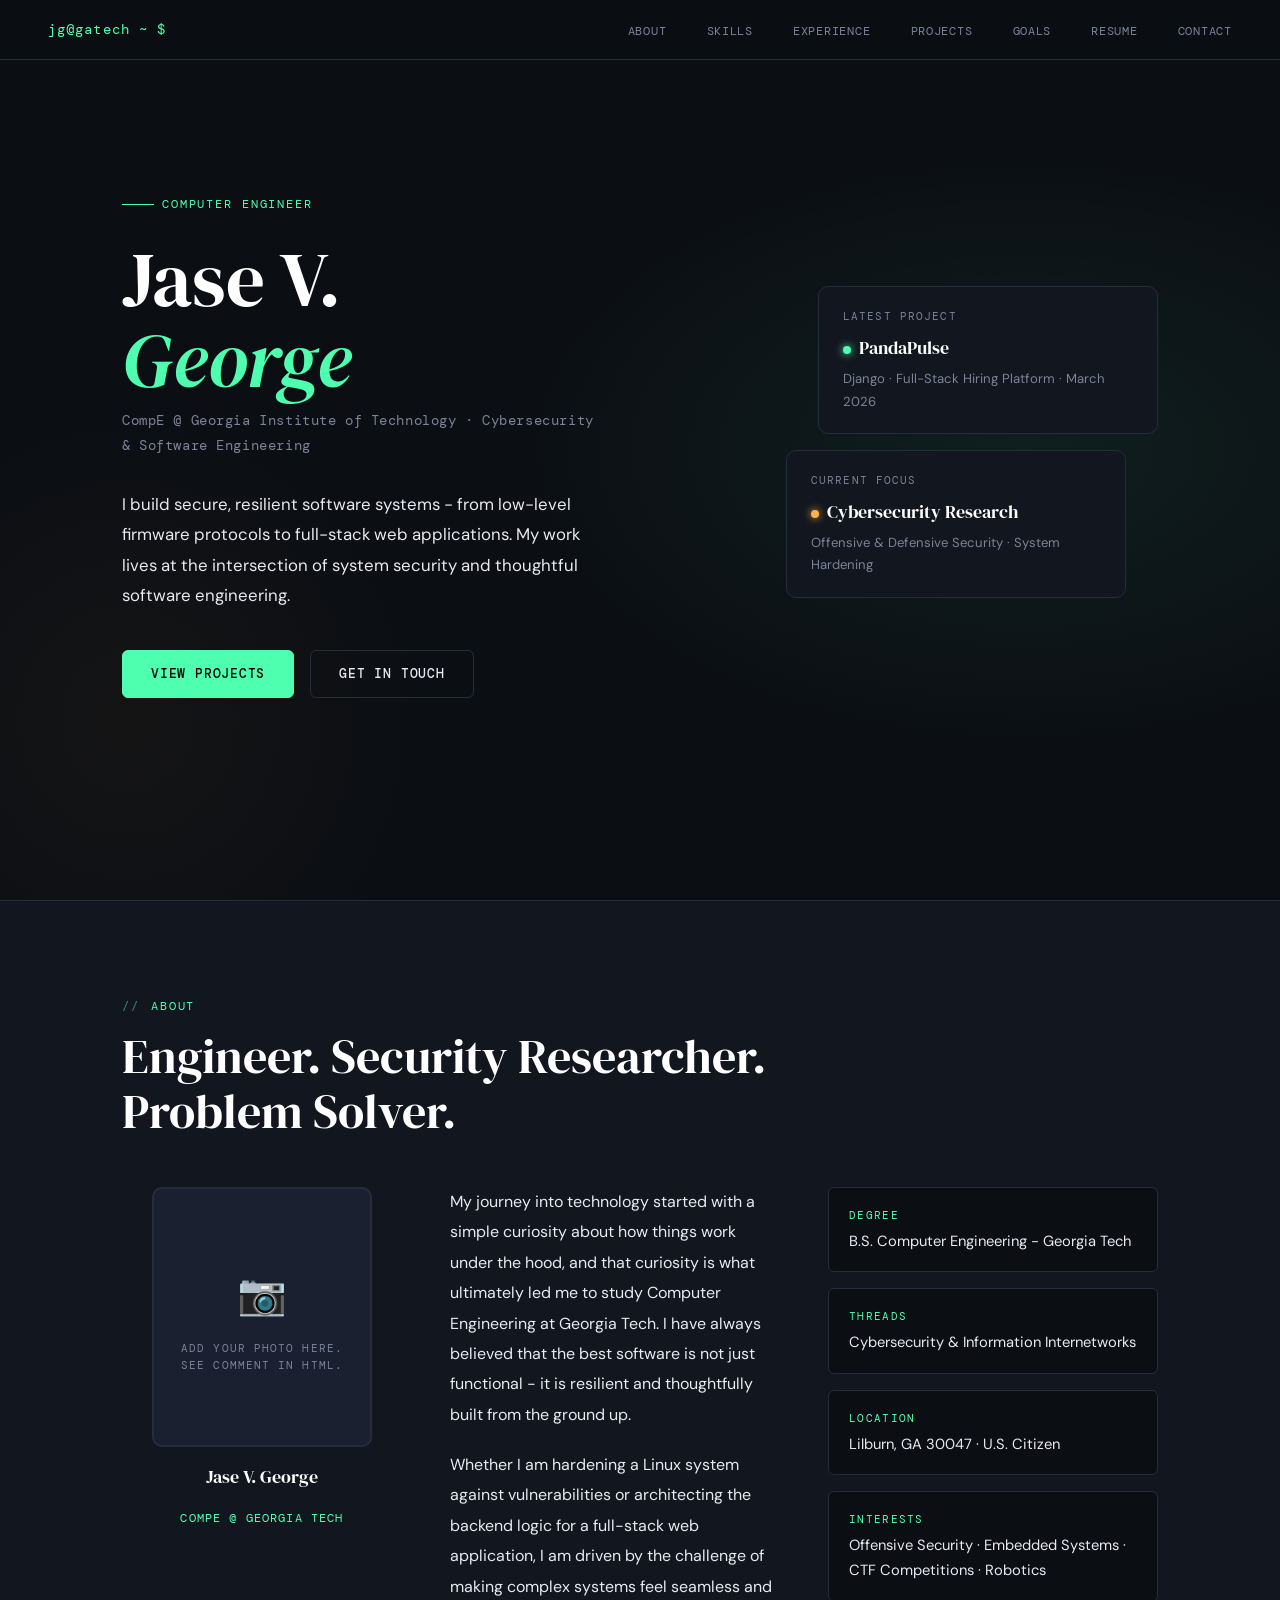
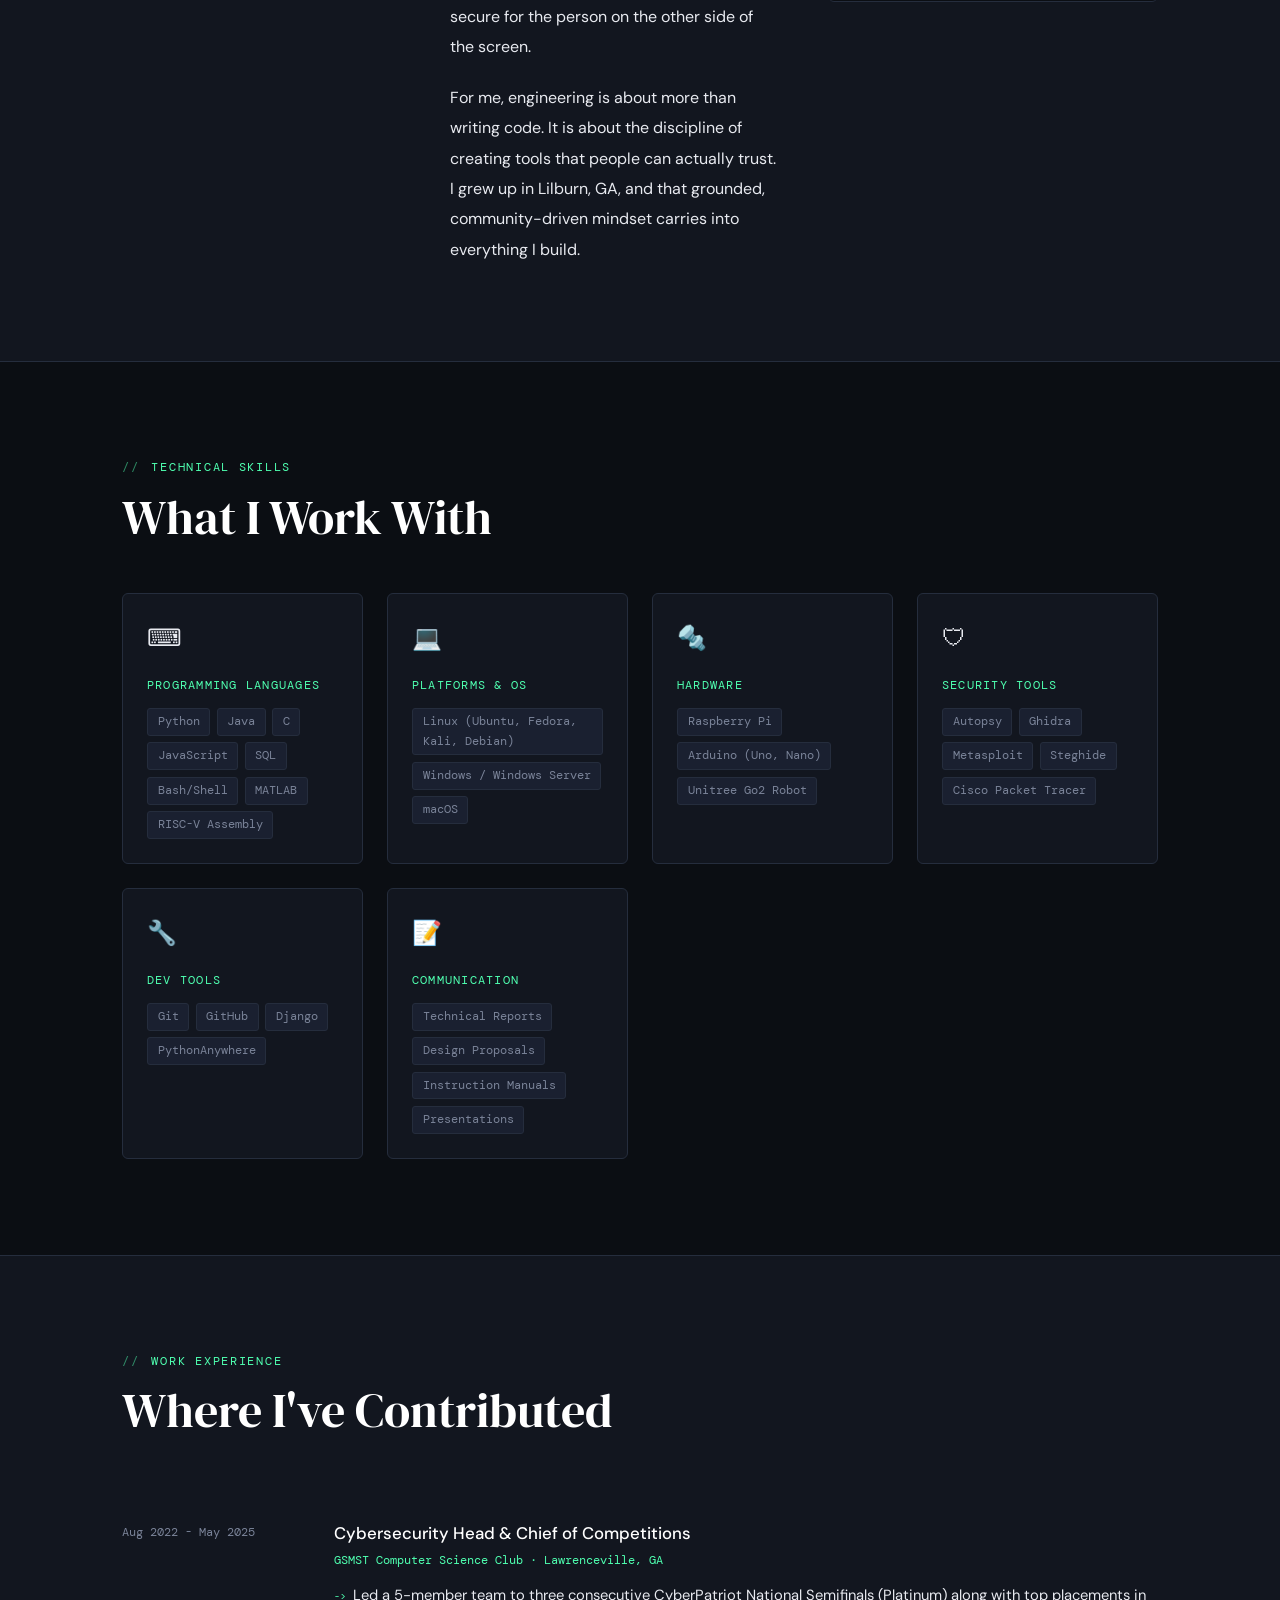
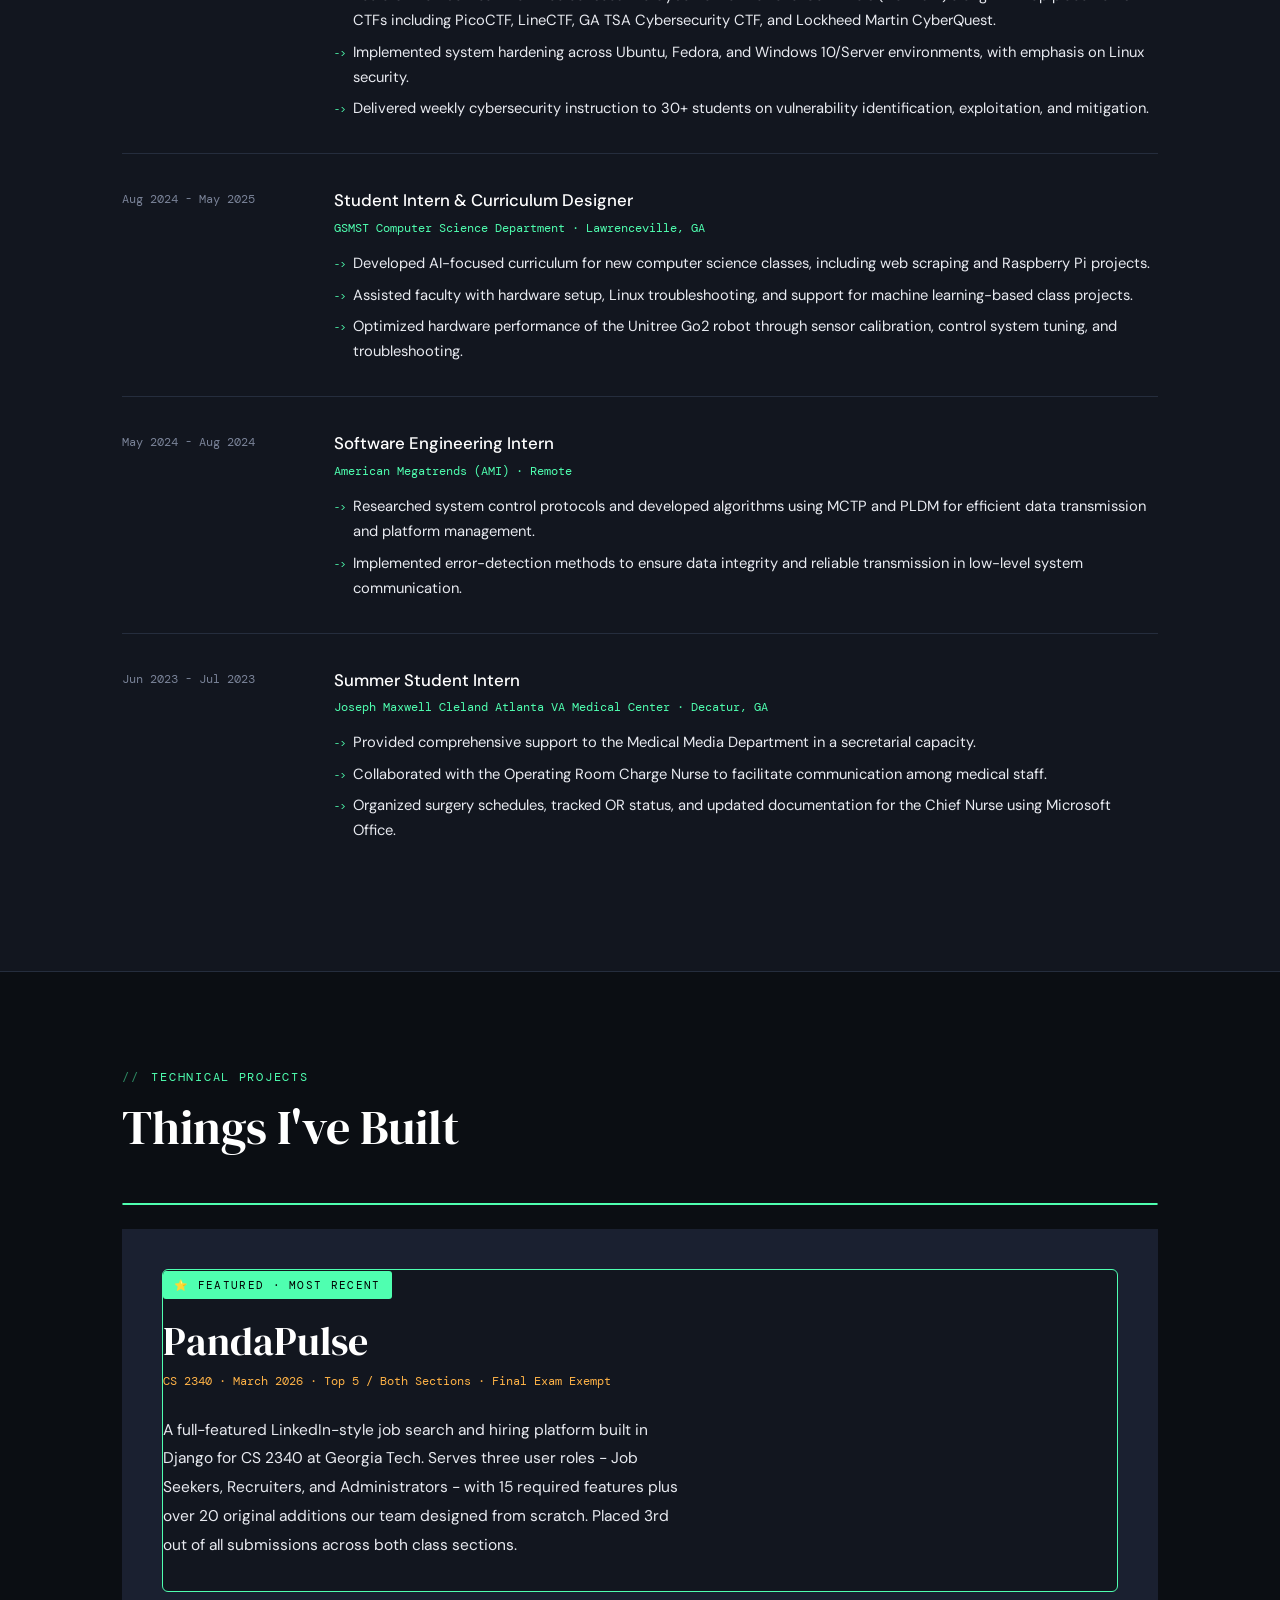
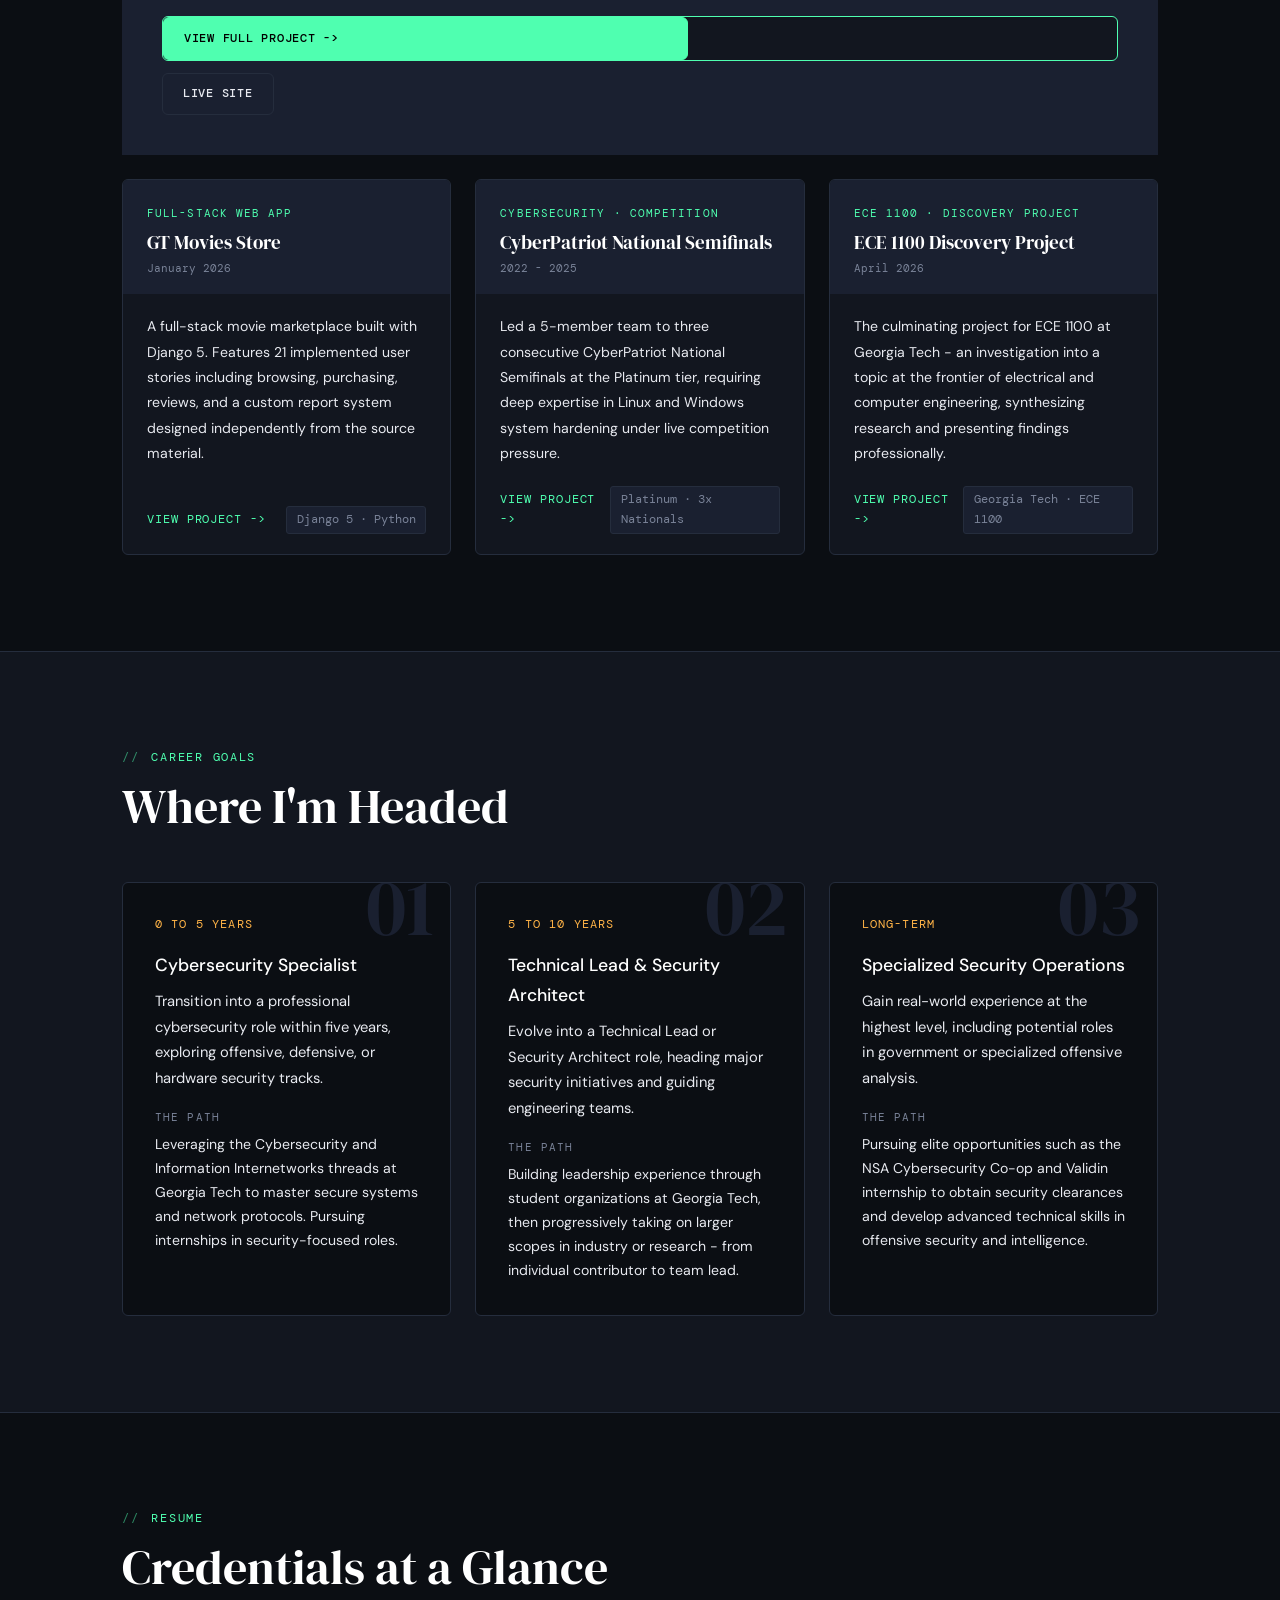
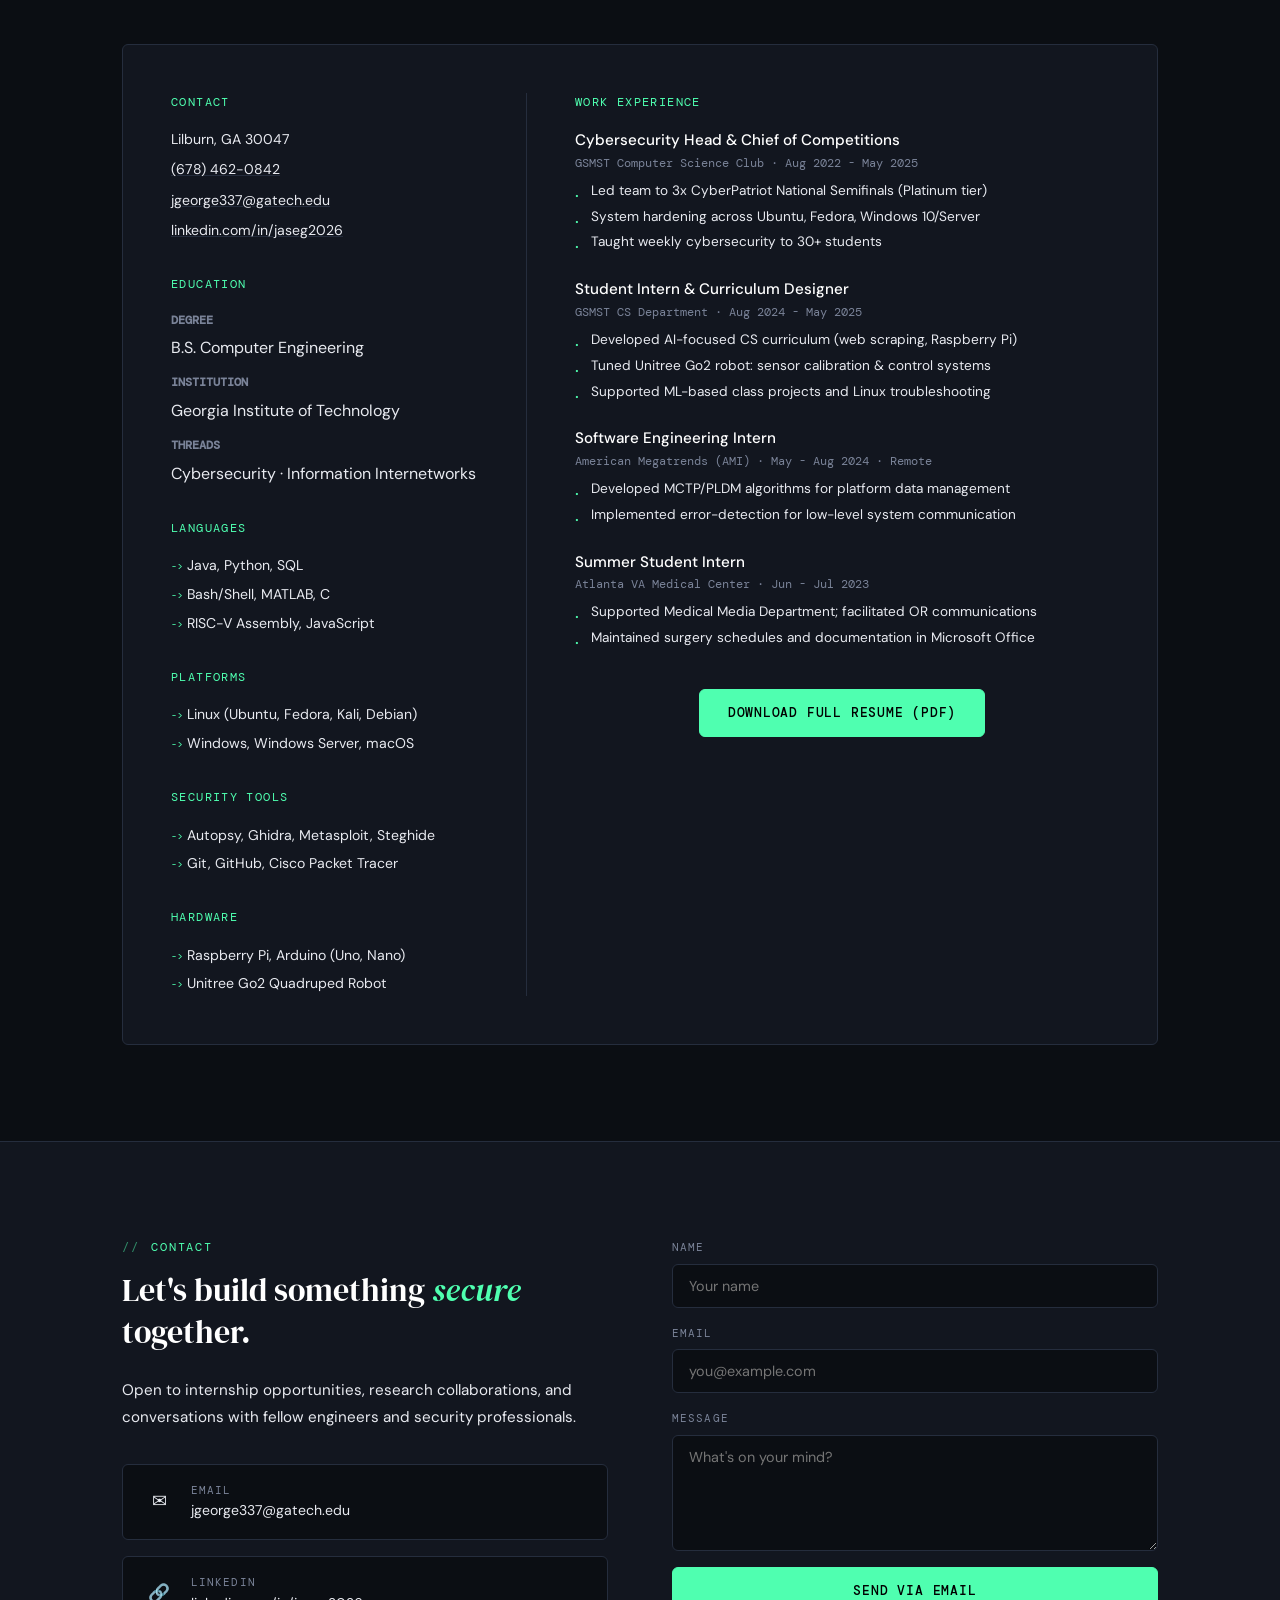
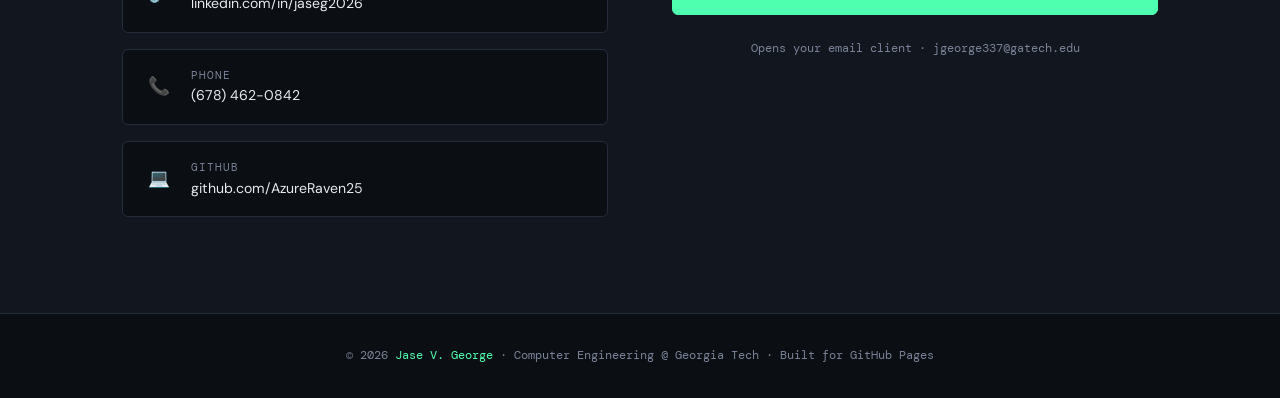
==== commit 640cac08: "updated some text" ====
--- a/index.html
+++ b/index.html
@@ -3,7 +3,7 @@
 <head>
   <meta charset="UTF-8" />
   <meta name="viewport" content="width=device-width, initial-scale=1.0" />
-  <title>Jase George - Computer Engineer & Security Researcher</title>
+  <title>Jase V. George - Computer Engineer</title>
   <link rel="preconnect" href="https://fonts.googleapis.com" />
   <link rel="preconnect" href="https://fonts.gstatic.com" crossorigin />
   <link href="https://fonts.googleapis.com/css2?family=DM+Serif+Display:ital@0;1&family=DM+Mono:wght@300;400;500&family=DM+Sans:ital,opsz,wght@0,9..40,300;0,9..40,400;0,9..40,500;1,9..40,300&display=swap" rel="stylesheet" />
@@ -443,8 +443,8 @@
       <div class="hero-inner">
         <div class="hero-copy">
           <div class="hero-tag">Computer Engineer</div>
-          <h1 class="hero-name">Jase<br><em>George</em></h1>
-          <div class="hero-title">CompE @ Georgia Institute of Technology &middot; Cybersecurity &amp; Software</div>
+          <h1 class="hero-name">Jase V.<br><em>George</em></h1>
+          <div class="hero-title">CompE @ Georgia Institute of Technology &middot; Cybersecurity &amp; Software Engineering</div>
           <p class="hero-desc">
             I build secure, resilient software systems - from low-level firmware protocols to full-stack web applications.
             My work lives at the intersection of system security and thoughtful software engineering.
@@ -675,24 +675,6 @@
             <div class="featured-link-row">
               <span class="btn btn-primary" style="font-size:0.78rem; padding: 0.6rem 1.25rem;">View Full Project -></span>
               <a href="https://pandapulseadmins.pythonanywhere.com/" target="_blank" onclick="event.stopPropagation()" class="btn btn-outline" style="font-size:0.78rem; padding: 0.6rem 1.25rem;">Live Site</a>
-            </div>
-          </div>
-          <div class="featured-right">
-            <div class="featured-stat">
-              <div class="featured-stat-val">3rd Place</div>
-              <div class="featured-stat-label">Out of both CS 2340 sections</div>
-            </div>
-            <div class="featured-stat">
-              <div class="featured-stat-val">35+ Features</div>
-              <div class="featured-stat-label">15 required + 20+ original additions</div>
-            </div>
-            <div class="featured-stat">
-              <div class="featured-stat-val">3 User Roles</div>
-              <div class="featured-stat-label">Job Seeker, Recruiter, Administrator</div>
-            </div>
-            <div class="featured-stat">
-              <div class="featured-stat-val">Final Exempt</div>
-              <div class="featured-stat-label">Awarded to top 5 projects</div>
             </div>
           </div>
         </a>
@@ -962,4 +944,5 @@
 </script>
   <script>
     document.getElementById('send-btn').addEventListener('click', function(e) {
-      const name = document.getE+      const name = document.getE
+    })
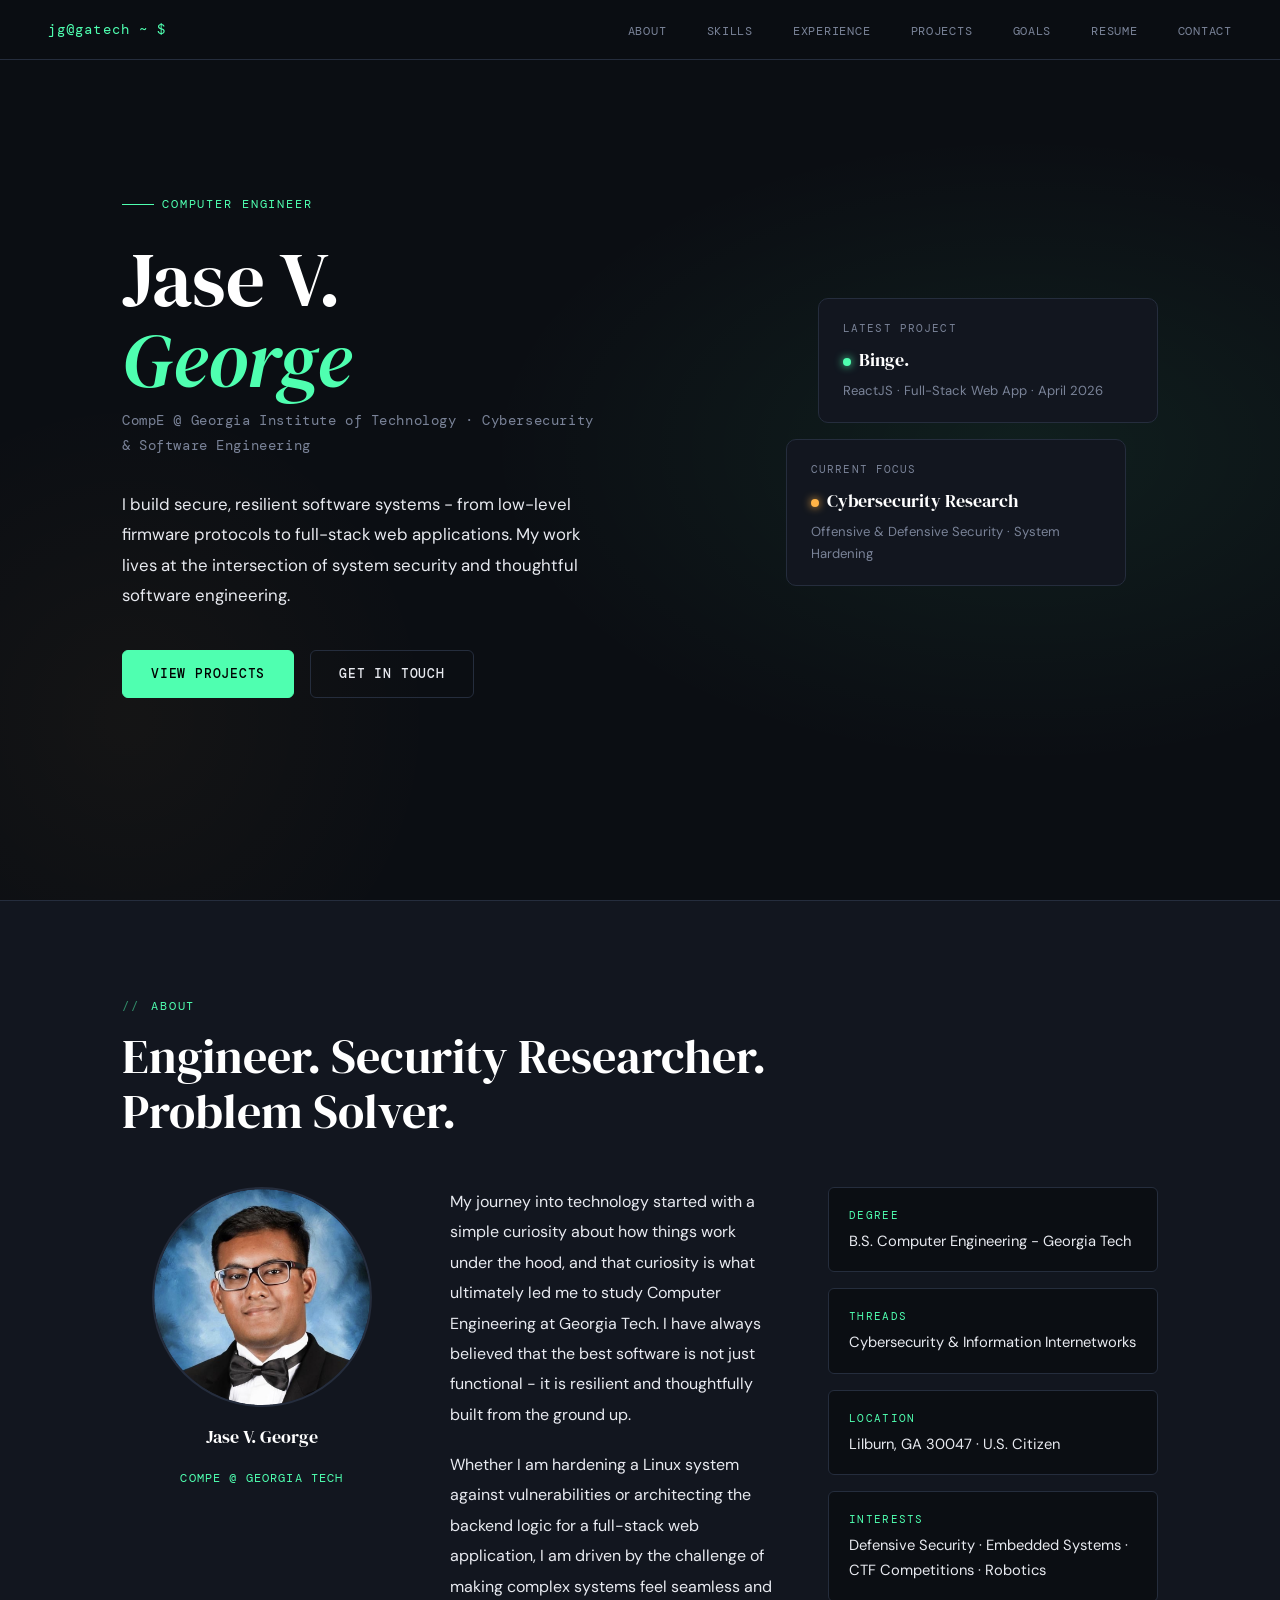
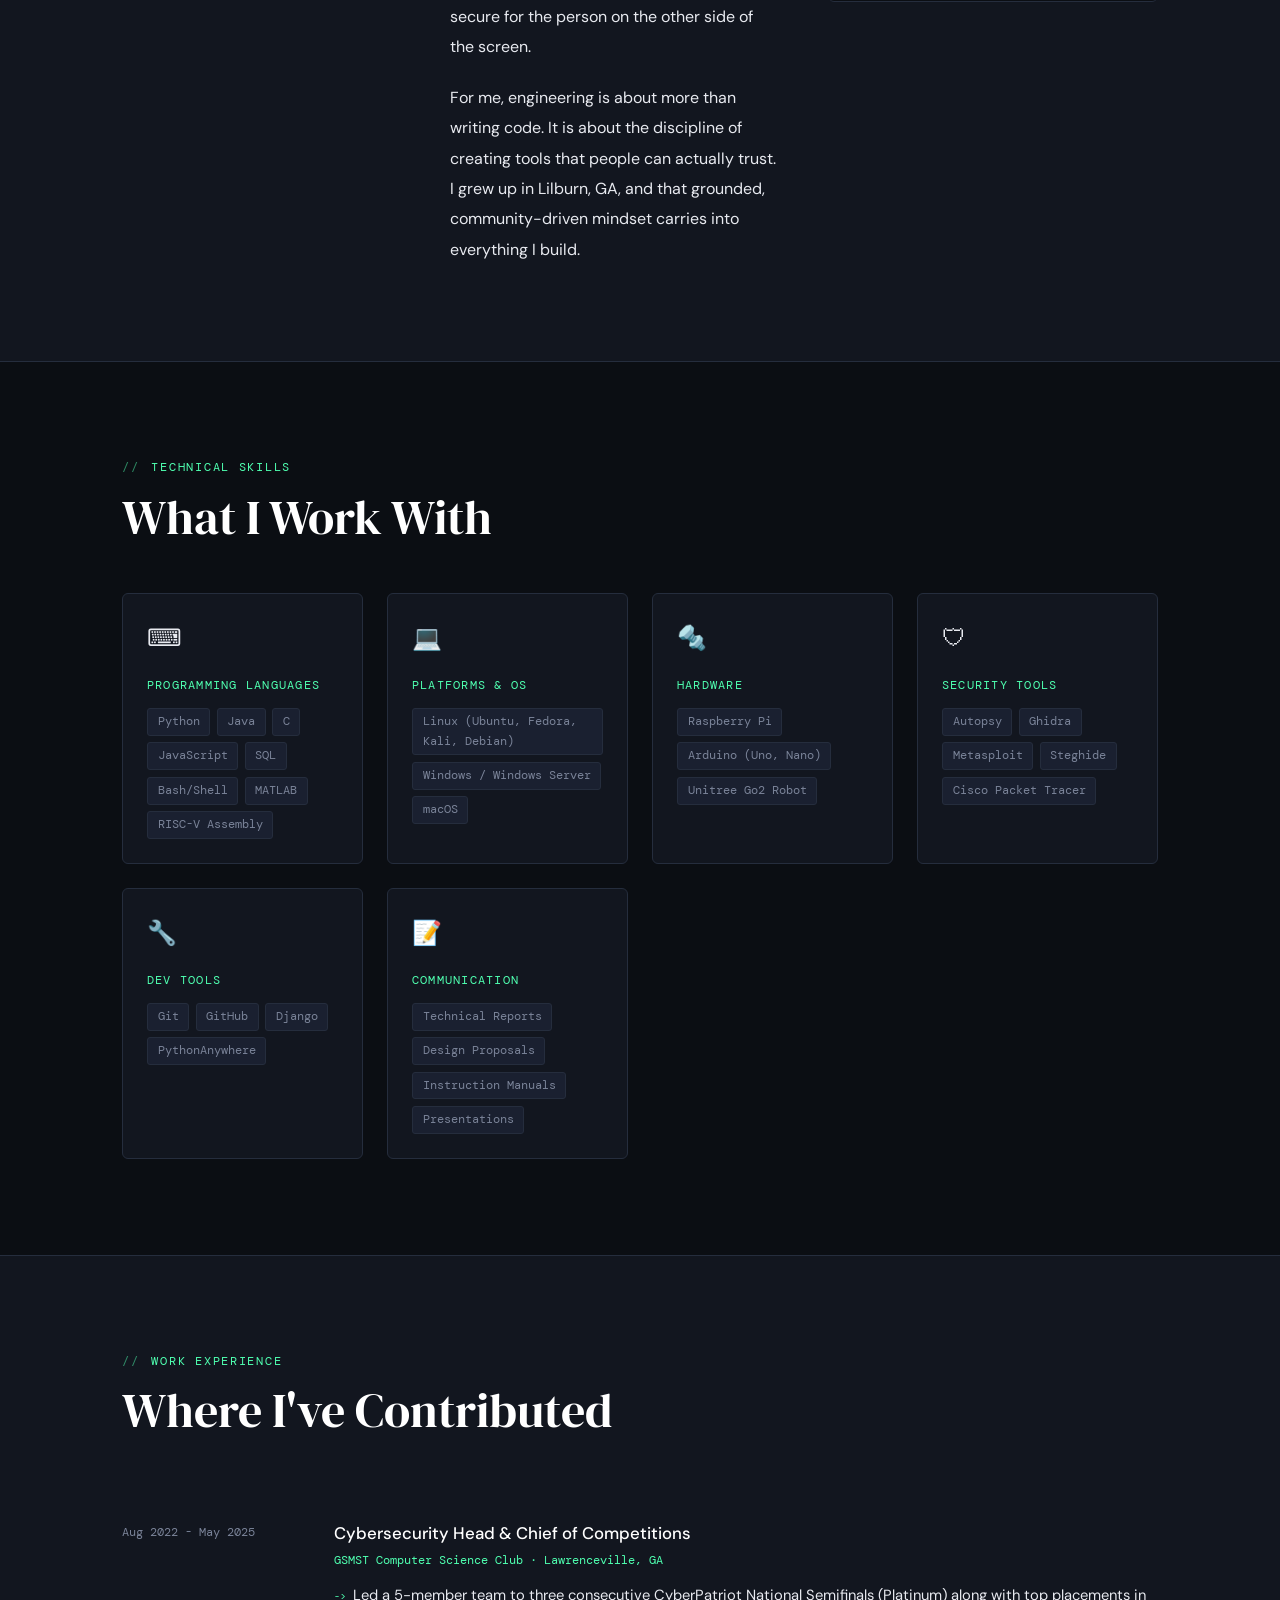
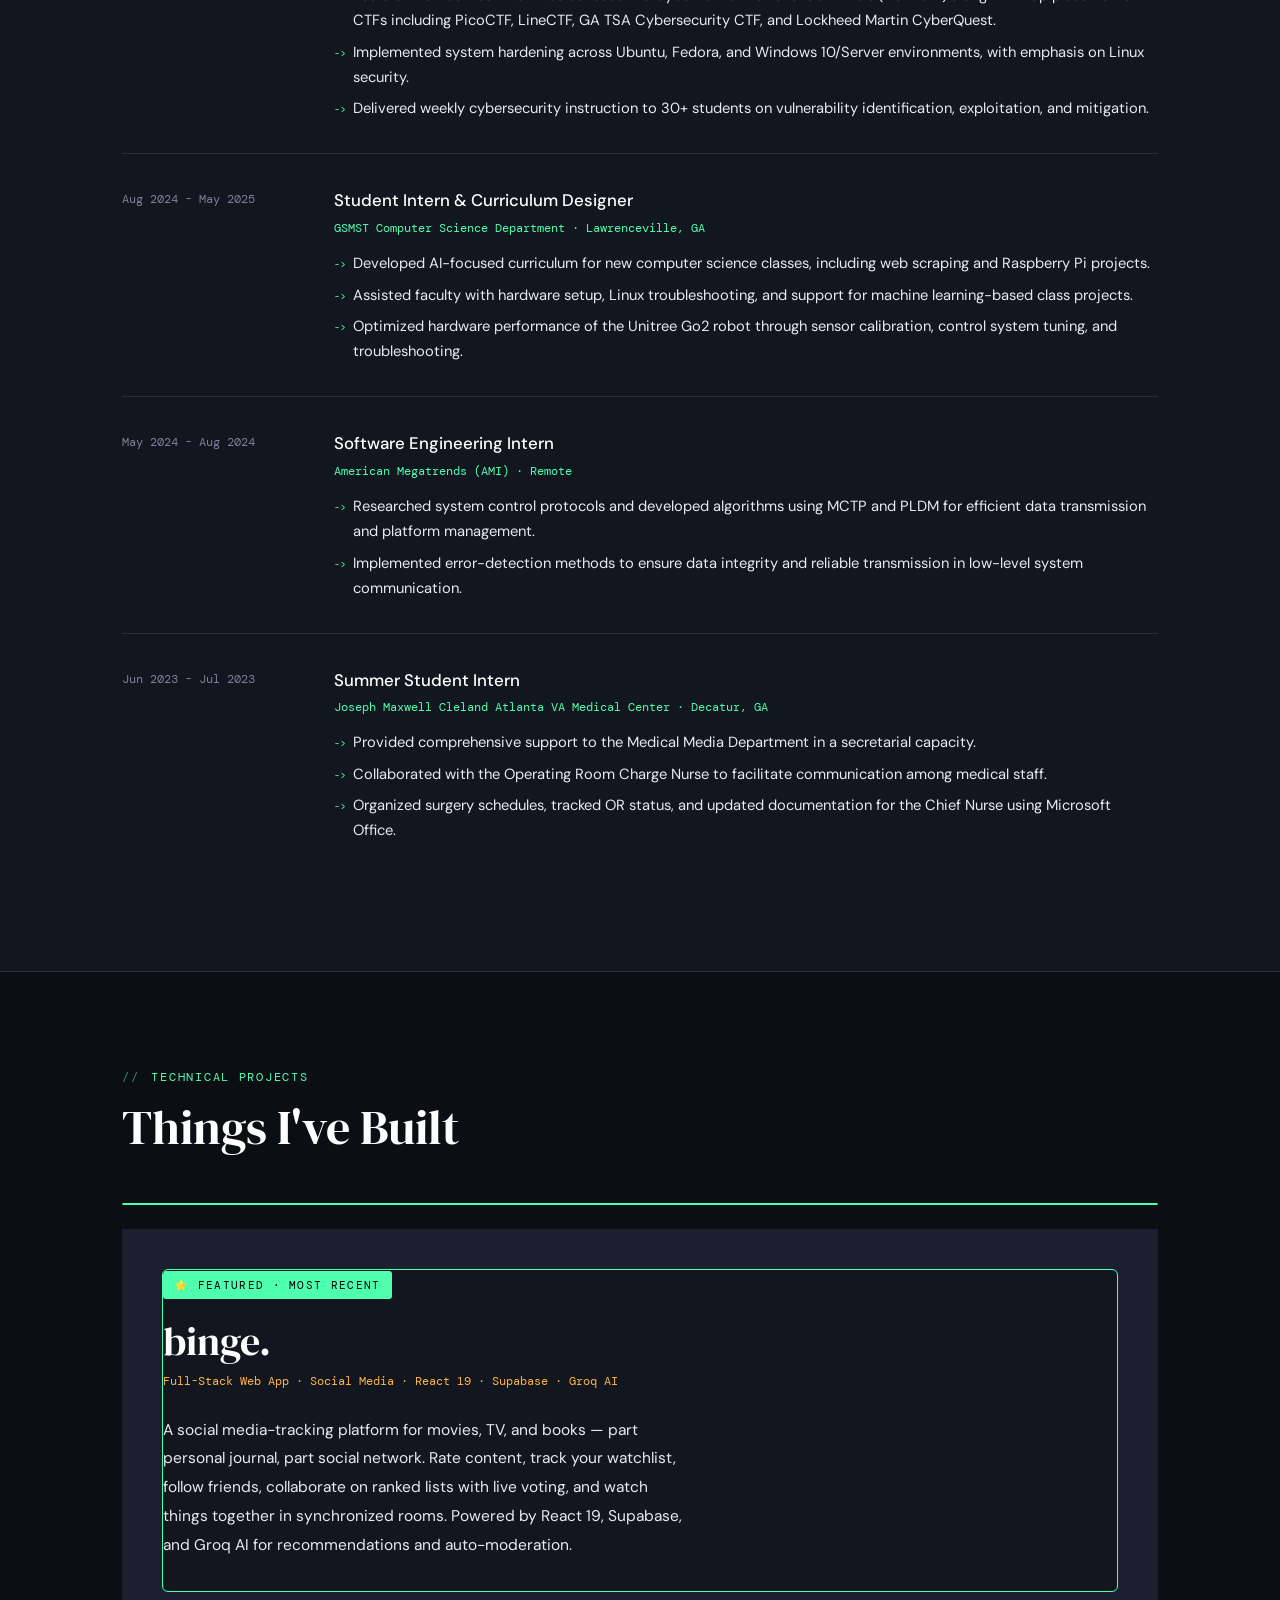
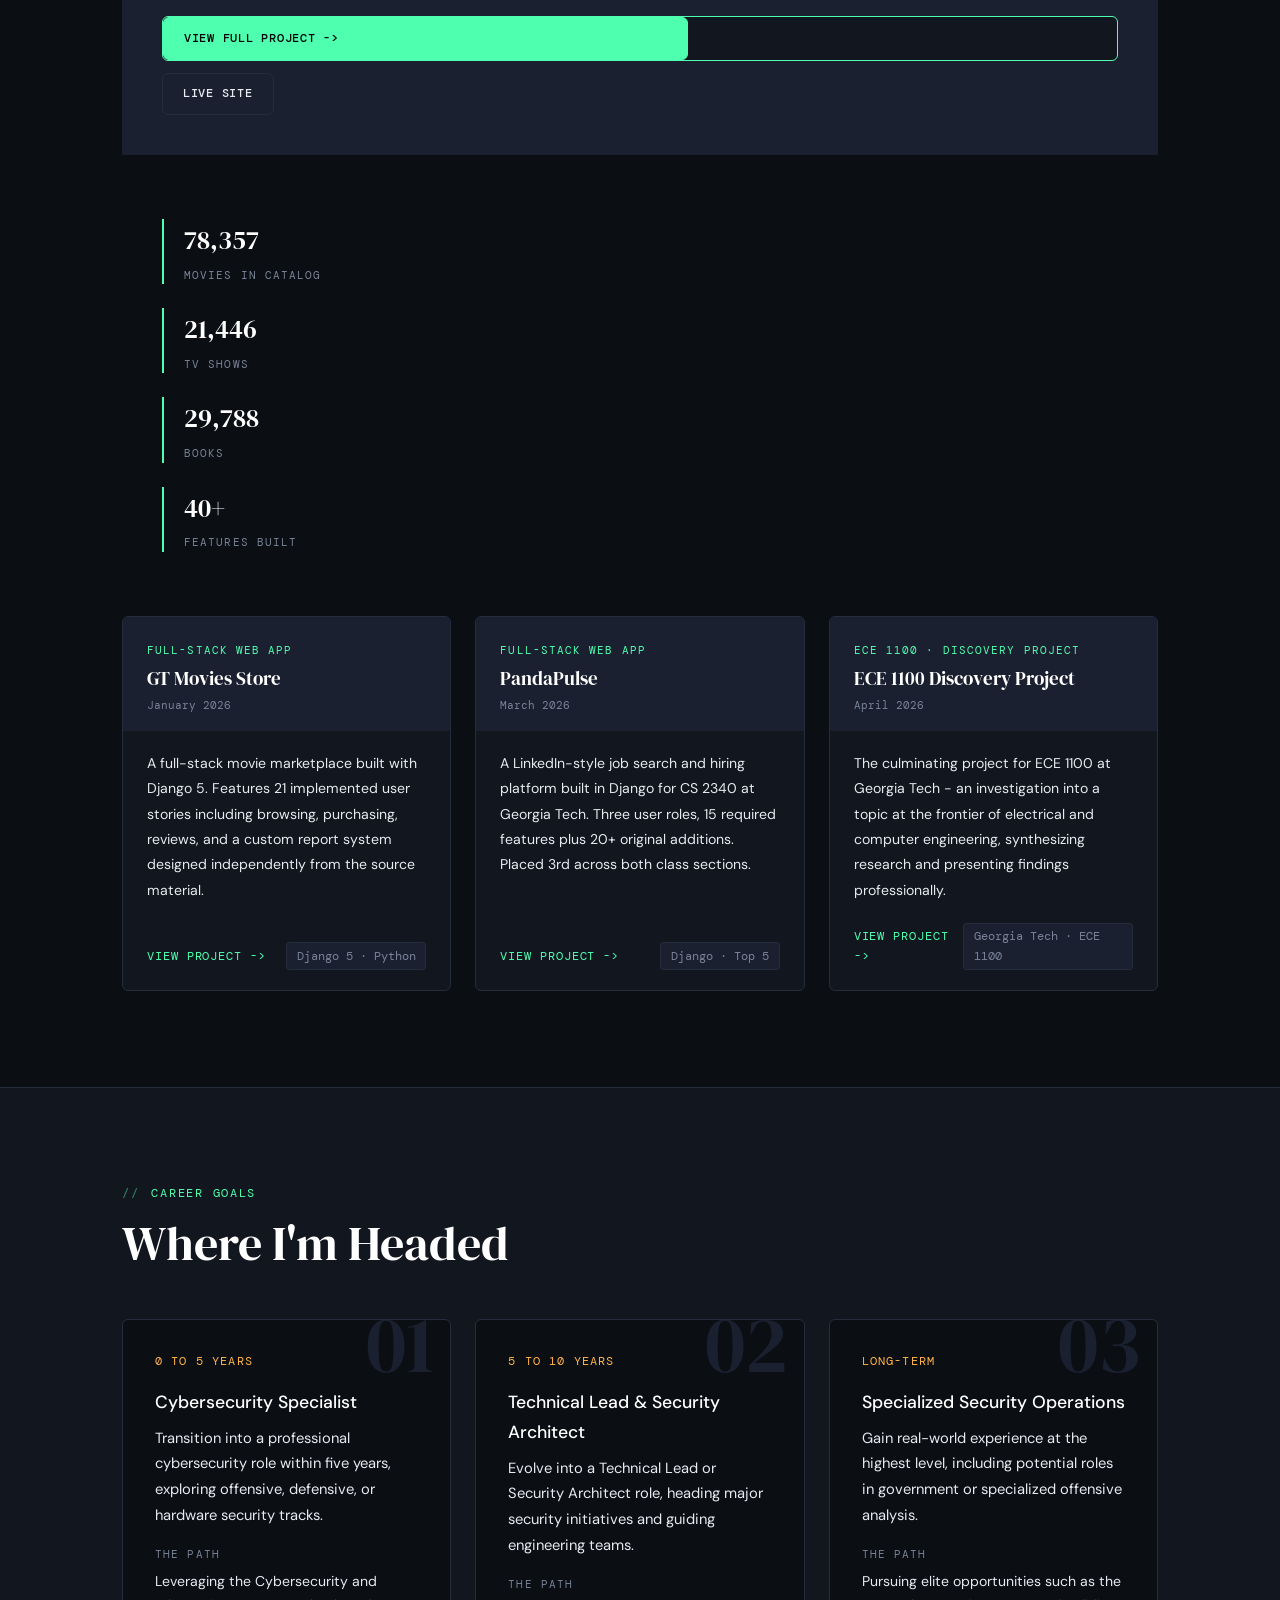
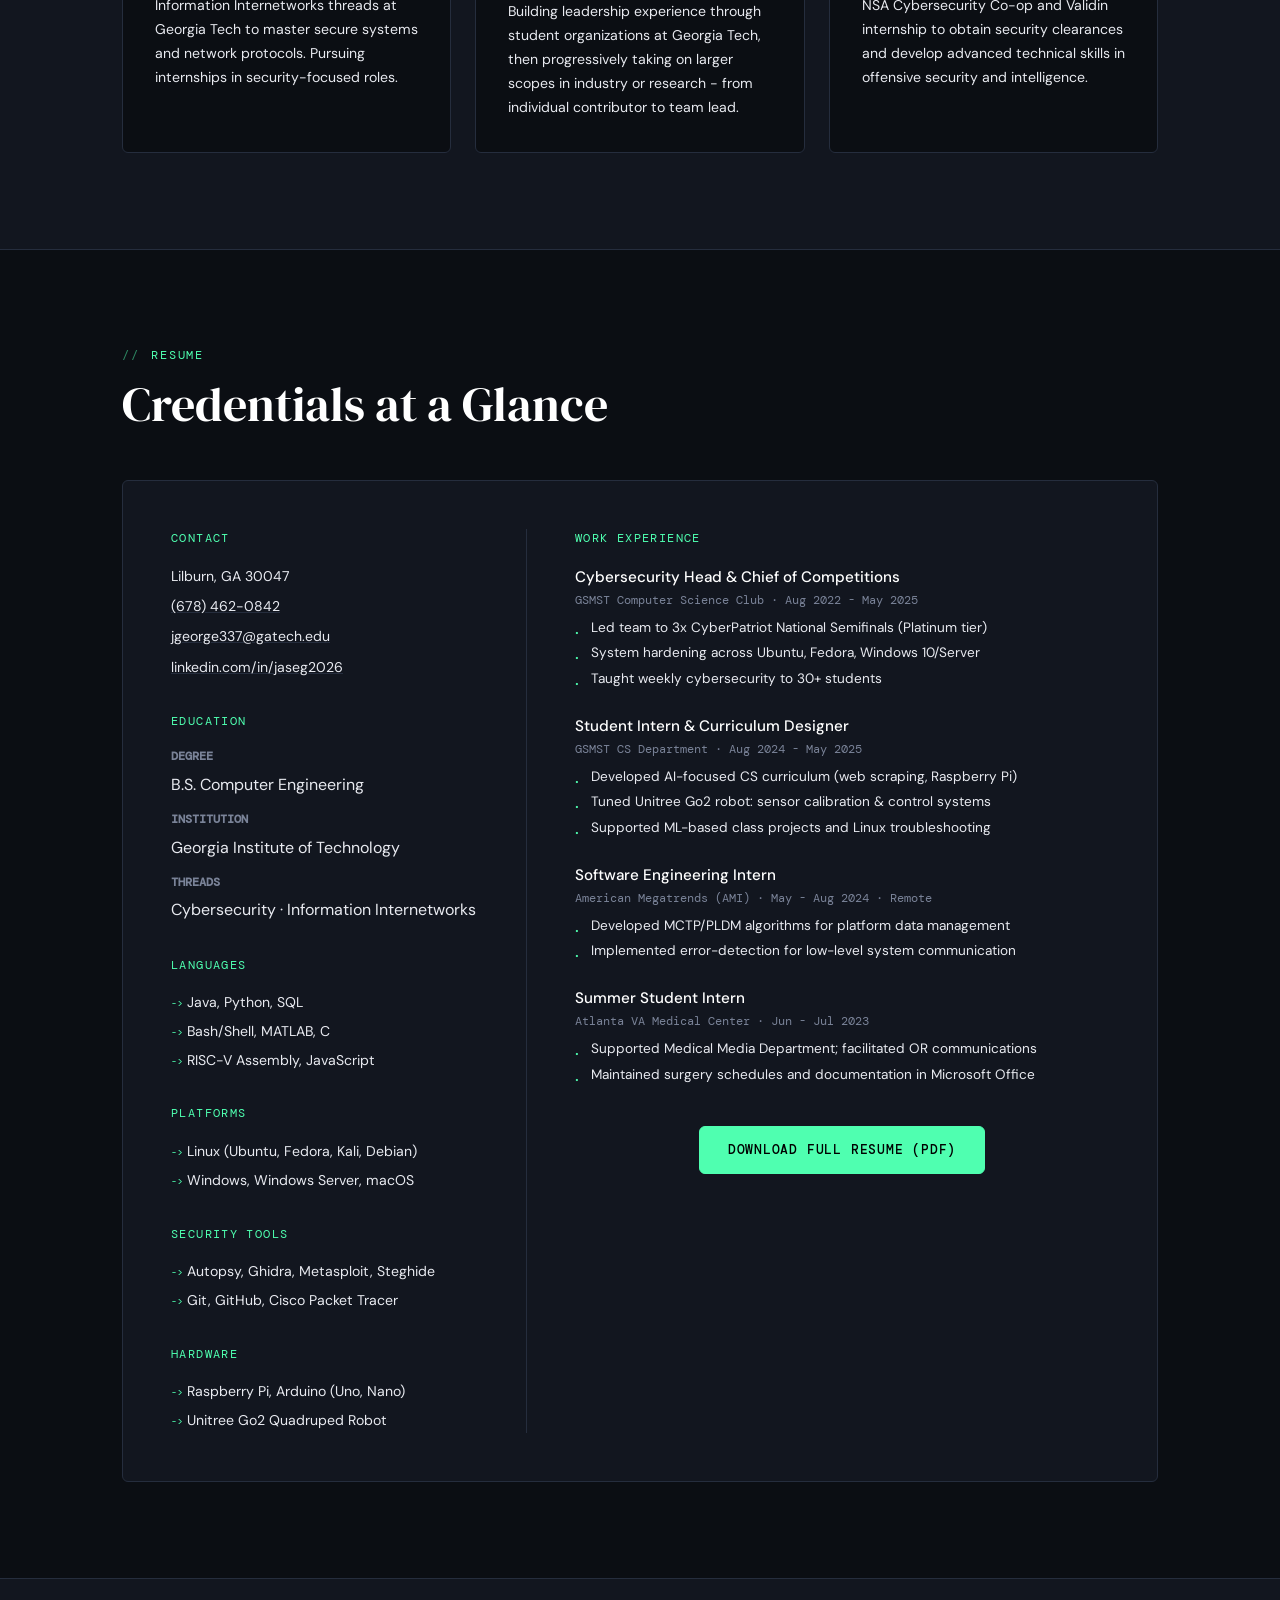
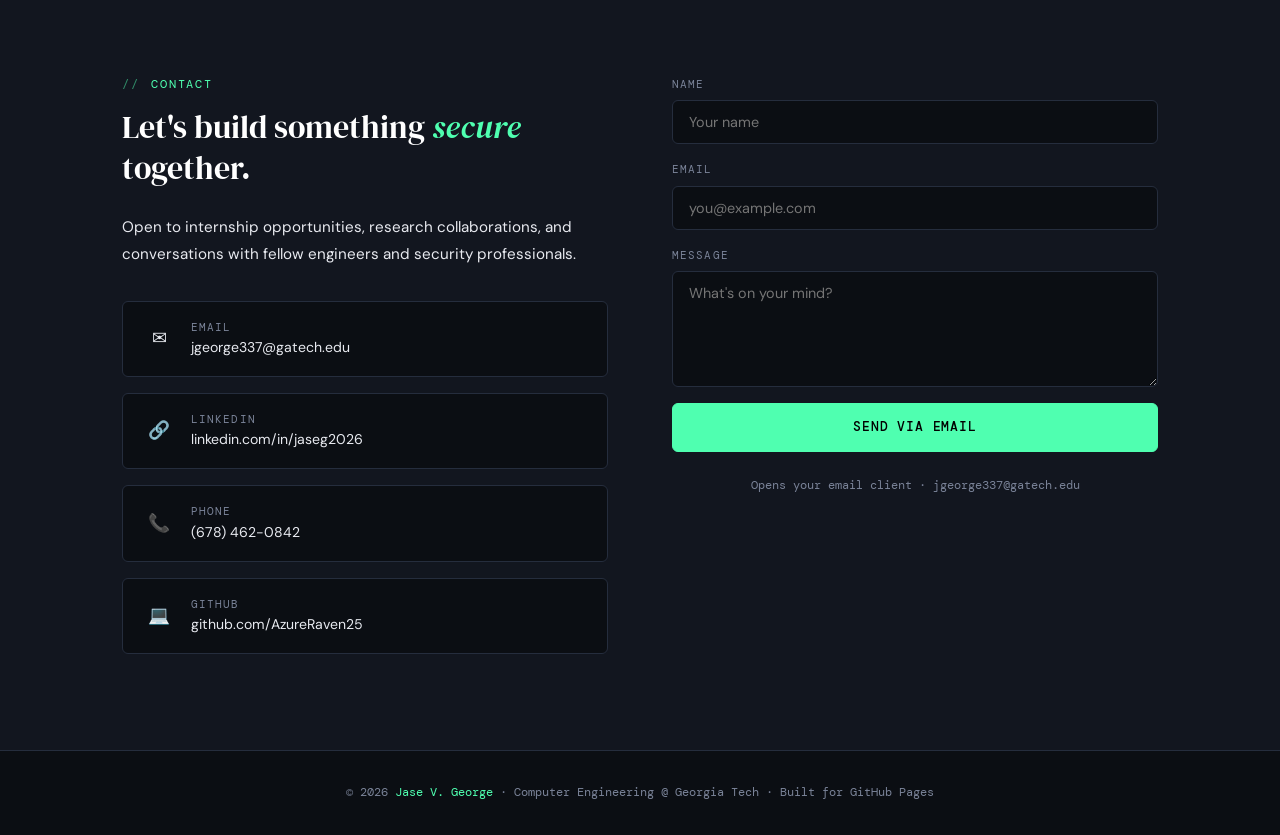
==== commit 30b4ea28: "added images" ====
--- a/index.html
+++ b/index.html
@@ -212,13 +212,13 @@
     .about-grid { display: grid; grid-template-columns: 280px 1fr 1fr; gap: 3rem; align-items: start; }
     .about-photo-col { display: flex; flex-direction: column; align-items: center; gap: 1rem; }
     .about-photo-frame {
-      width: 220px; height: 260px;
-      border: 2px solid var(--border); border-radius: 10px;
+      width: 220px; height: 220px;
+      border: 2px solid var(--border); border-radius: 50%;
       overflow: hidden; background: var(--surface2);
       display: flex; align-items: center; justify-content: center;
       position: relative;
     }
-    .about-photo-frame img { width: 100%; height: 100%; object-fit: cover; object-position: center top; display: block; }
+    .about-photo-frame img { width: 100%; height: 100%; object-fit: cover; object-position: center 10%; display: block; }
     .about-photo-frame .photo-placeholder {
       display: flex; flex-direction: column; align-items: center; gap: 0.75rem;
       color: var(--muted); text-align: center; padding: 1rem;
@@ -236,7 +236,7 @@
     @media (max-width: 900px) {
       .about-grid { grid-template-columns: 1fr 1fr; }
       .about-photo-col { grid-column: 1 / -1; flex-direction: row; justify-content: flex-start; gap: 1.5rem; align-items: flex-end; }
-      .about-photo-frame { width: 160px; height: 190px; }
+      .about-photo-frame { width: 160px; height: 160px; }
     }
     @media (max-width: 600px) {
       .about-grid { grid-template-columns: 1fr; }
@@ -244,7 +244,6 @@
     }
 
     /* ---- SKILLS ---- */
-    #skills { }
     .skills-grid { display: grid; grid-template-columns: repeat(auto-fit, minmax(240px, 1fr)); gap: 1.5rem; }
     .skill-card {
       background: var(--surface); border: 1px solid var(--border); border-radius: var(--radius);
@@ -270,7 +269,6 @@
     @media (max-width: 600px) { .timeline-item { grid-template-columns: 1fr; gap: 0.5rem; } }
 
     /* ---- PROJECTS ---- */
-    #projects { }
     .projects-grid { display: grid; grid-template-columns: repeat(auto-fit, minmax(300px, 1fr)); gap: 1.5rem; }
 
     /* Projects layout: featured on top, three cards below */
@@ -353,7 +351,6 @@
     .goal-path { font-size: 0.88rem; color: var(--text); line-height: 1.7; }
 
     /* ---- RESUME ---- */
-    #resume { }
     .resume-inner {
       background: var(--surface); border: 1px solid var(--border); border-radius: var(--radius);
       padding: 3rem; display: grid; grid-template-columns: 1fr 1.5fr; gap: 3rem;
@@ -457,8 +454,8 @@
         <div class="hero-visual">
           <div class="hero-card">
             <div class="card-label">Latest Project</div>
-            <div class="card-value"><span class="dot"></span>PandaPulse</div>
-            <div class="card-sub">Django &middot; Full-Stack Hiring Platform &middot; March 2026</div>
+            <div class="card-value"><span class="dot"></span>Binge.</div>
+            <div class="card-sub">ReactJS &middot; Full-Stack Web App &middot; April 2026</div>
           </div>
           <div class="hero-card">
             <div class="card-label">Current Focus</div>
@@ -479,16 +476,7 @@
 
         <div class="about-photo-col fade-in">
           <div class="about-photo-frame">
-            <!--
-              TO ADD YOUR PHOTO:
-              1. Add your photo file to the repo (e.g. photo.jpg)
-              2. Replace the div below with:
-                 <img src="photo.jpg" alt="Jase George" />
-            -->
-            <div class="photo-placeholder">
-              <span>&#128247;</span>
-              <p>Add your photo here.<br>See comment in HTML.</p>
-            </div>
+            <img src="images/personal/profile.png" alt="Jase George" />
           </div>
           <div class="about-photo-name">Jase V. George</div>
           <div class="about-photo-role">CompE @ Georgia Tech</div>
@@ -527,7 +515,7 @@
           </div>
           <div class="meta-item">
             <div class="meta-key">Interests</div>
-            <div class="meta-val">Offensive Security &middot; Embedded Systems &middot; CTF Competitions &middot; Robotics</div>
+            <div class="meta-val">Defensive Security &middot; Embedded Systems &middot; CTF Competitions &middot; Robotics</div>
           </div>
         </div>
 
@@ -659,22 +647,41 @@
       <h2 class="section-title">Things I've Built</h2>
       <div class="projects-grid">
 
-        <!-- FEATURED: PandaPulse -->
-        <a href="projects/pandapulse.html" class="project-card-featured fade-in">
+        <!-- FEATURED: binge. -->
+        <a href="projects/binge.html" class="project-card-featured fade-in">
           <div class="featured-left">
             <div>
               <div class="featured-badge">&#11088; Featured &middot; Most Recent</div>
-              <div class="featured-title">PandaPulse</div>
-              <div class="featured-sub">CS 2340 &middot; March 2026 &middot; Top 5 / Both Sections &middot; Final Exam Exempt</div>
+              <div class="featured-title">binge.</div>
+              <div class="featured-sub">Full-Stack Web App &middot; Social Media &middot; React 19 &middot; Supabase &middot; Groq AI</div>
               <p class="featured-desc">
-                A full-featured LinkedIn-style job search and hiring platform built in Django for CS 2340 at Georgia Tech.
-                Serves three user roles - Job Seekers, Recruiters, and Administrators - with 15 required features plus
-                over 20 original additions our team designed from scratch. Placed 3rd out of all submissions across both class sections.
+                A social media-tracking platform for movies, TV, and books — part personal journal, part social network.
+                Rate content, track your watchlist, follow friends, collaborate on ranked lists with live voting, and
+                watch things together in synchronized rooms. Powered by React 19, Supabase, and Groq AI for recommendations
+                and auto-moderation.
               </p>
             </div>
             <div class="featured-link-row">
               <span class="btn btn-primary" style="font-size:0.78rem; padding: 0.6rem 1.25rem;">View Full Project -></span>
-              <a href="https://pandapulseadmins.pythonanywhere.com/" target="_blank" onclick="event.stopPropagation()" class="btn btn-outline" style="font-size:0.78rem; padding: 0.6rem 1.25rem;">Live Site</a>
+              <a href="https://project-3-phi-drab.vercel.app/" target="_blank" onclick="event.stopPropagation()" class="btn btn-outline" style="font-size:0.78rem; padding: 0.6rem 1.25rem;">Live Site</a>
+            </div>
+          </div>
+          <div class="featured-right">
+            <div class="featured-stat">
+              <div class="featured-stat-val">78,357</div>
+              <div class="featured-stat-label">Movies in catalog</div>
+            </div>
+            <div class="featured-stat">
+              <div class="featured-stat-val">21,446</div>
+              <div class="featured-stat-label">TV shows</div>
+            </div>
+            <div class="featured-stat">
+              <div class="featured-stat-val">29,788</div>
+              <div class="featured-stat-label">Books</div>
+            </div>
+            <div class="featured-stat">
+              <div class="featured-stat-val">40+</div>
+              <div class="featured-stat-label">Features built</div>
             </div>
           </div>
         </a>
@@ -700,21 +707,21 @@
             </div>
           </a>
 
-          <!-- CyberPatriot -->
-          <a href="projects/cyberpatriot.html" class="project-card fade-in">
+          <!-- PandaPulse -->
+          <a href="projects/pandapulse.html" class="project-card fade-in">
             <div class="project-card-header">
-              <div class="project-type">Cybersecurity &middot; Competition</div>
-              <div class="project-title">CyberPatriot National Semifinals</div>
-              <div class="project-date">2022 - 2025</div>
+              <div class="project-type">Full-Stack Web App</div>
+              <div class="project-title">PandaPulse</div>
+              <div class="project-date">March 2026</div>
             </div>
             <div class="project-card-body">
               <p class="project-desc">
-                Led a 5-member team to three consecutive CyberPatriot National Semifinals at the Platinum tier,
-                requiring deep expertise in Linux and Windows system hardening under live competition pressure.
+                A LinkedIn-style job search and hiring platform built in Django for CS 2340 at Georgia Tech.
+                Three user roles, 15 required features plus 20+ original additions. Placed 3rd across both class sections.
               </p>
               <div class="project-footer">
                 <span class="view-more">View Project</span>
-                <span class="tag">Platinum &middot; 3x Nationals</span>
+                <span class="tag">Django &middot; Top 5</span>
               </div>
             </div>
           </a>
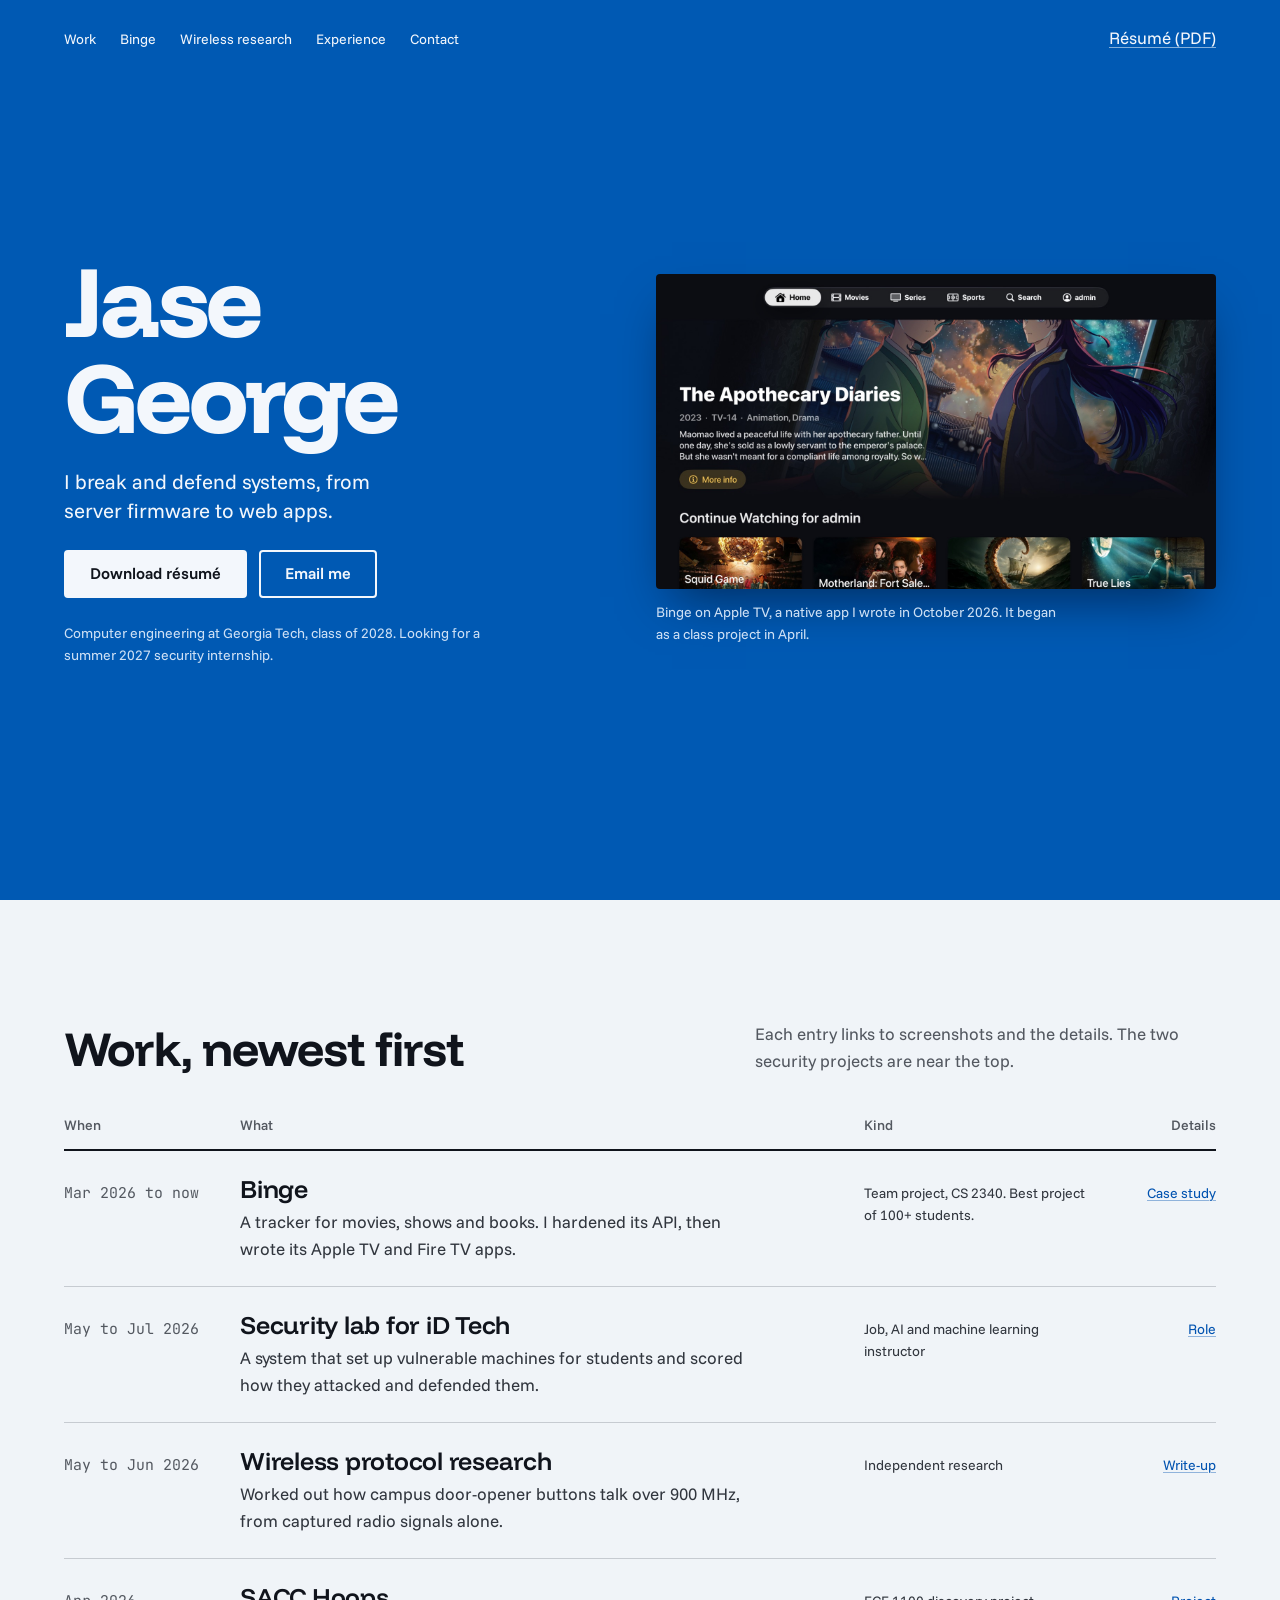
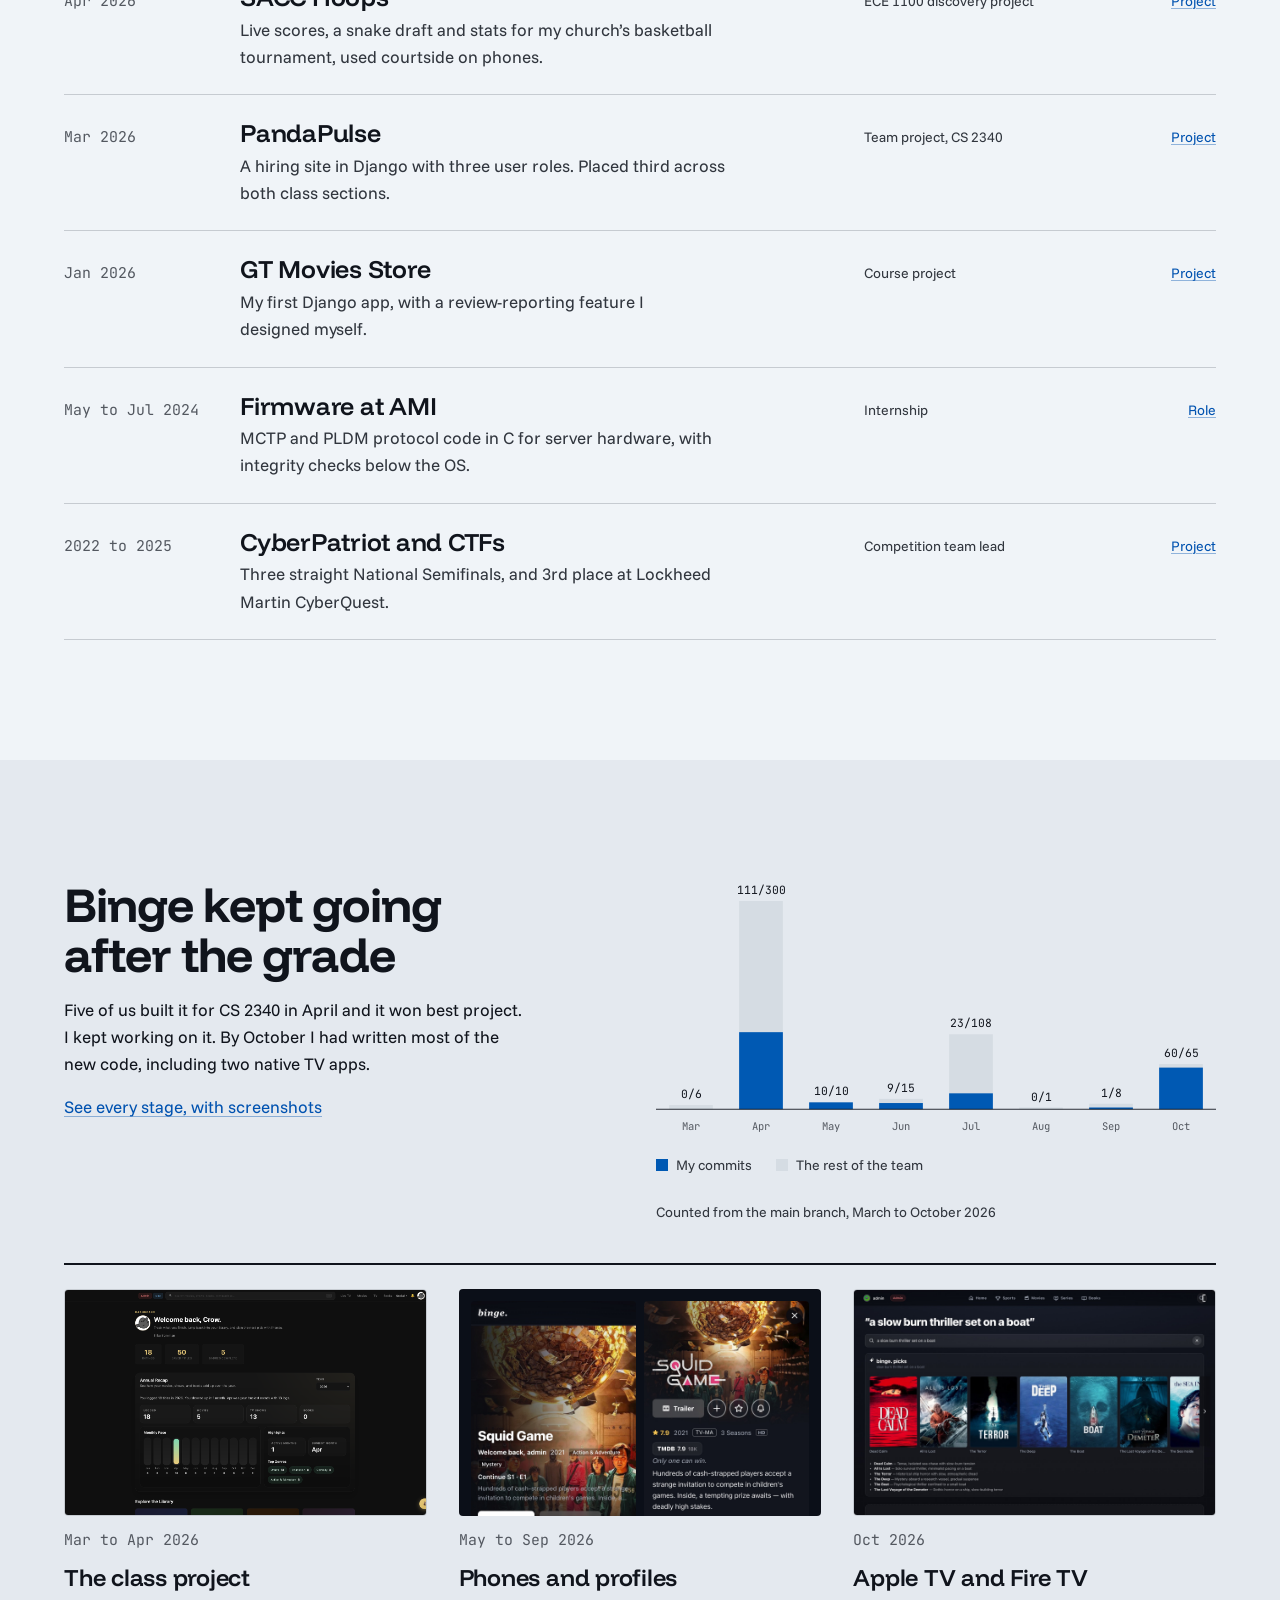
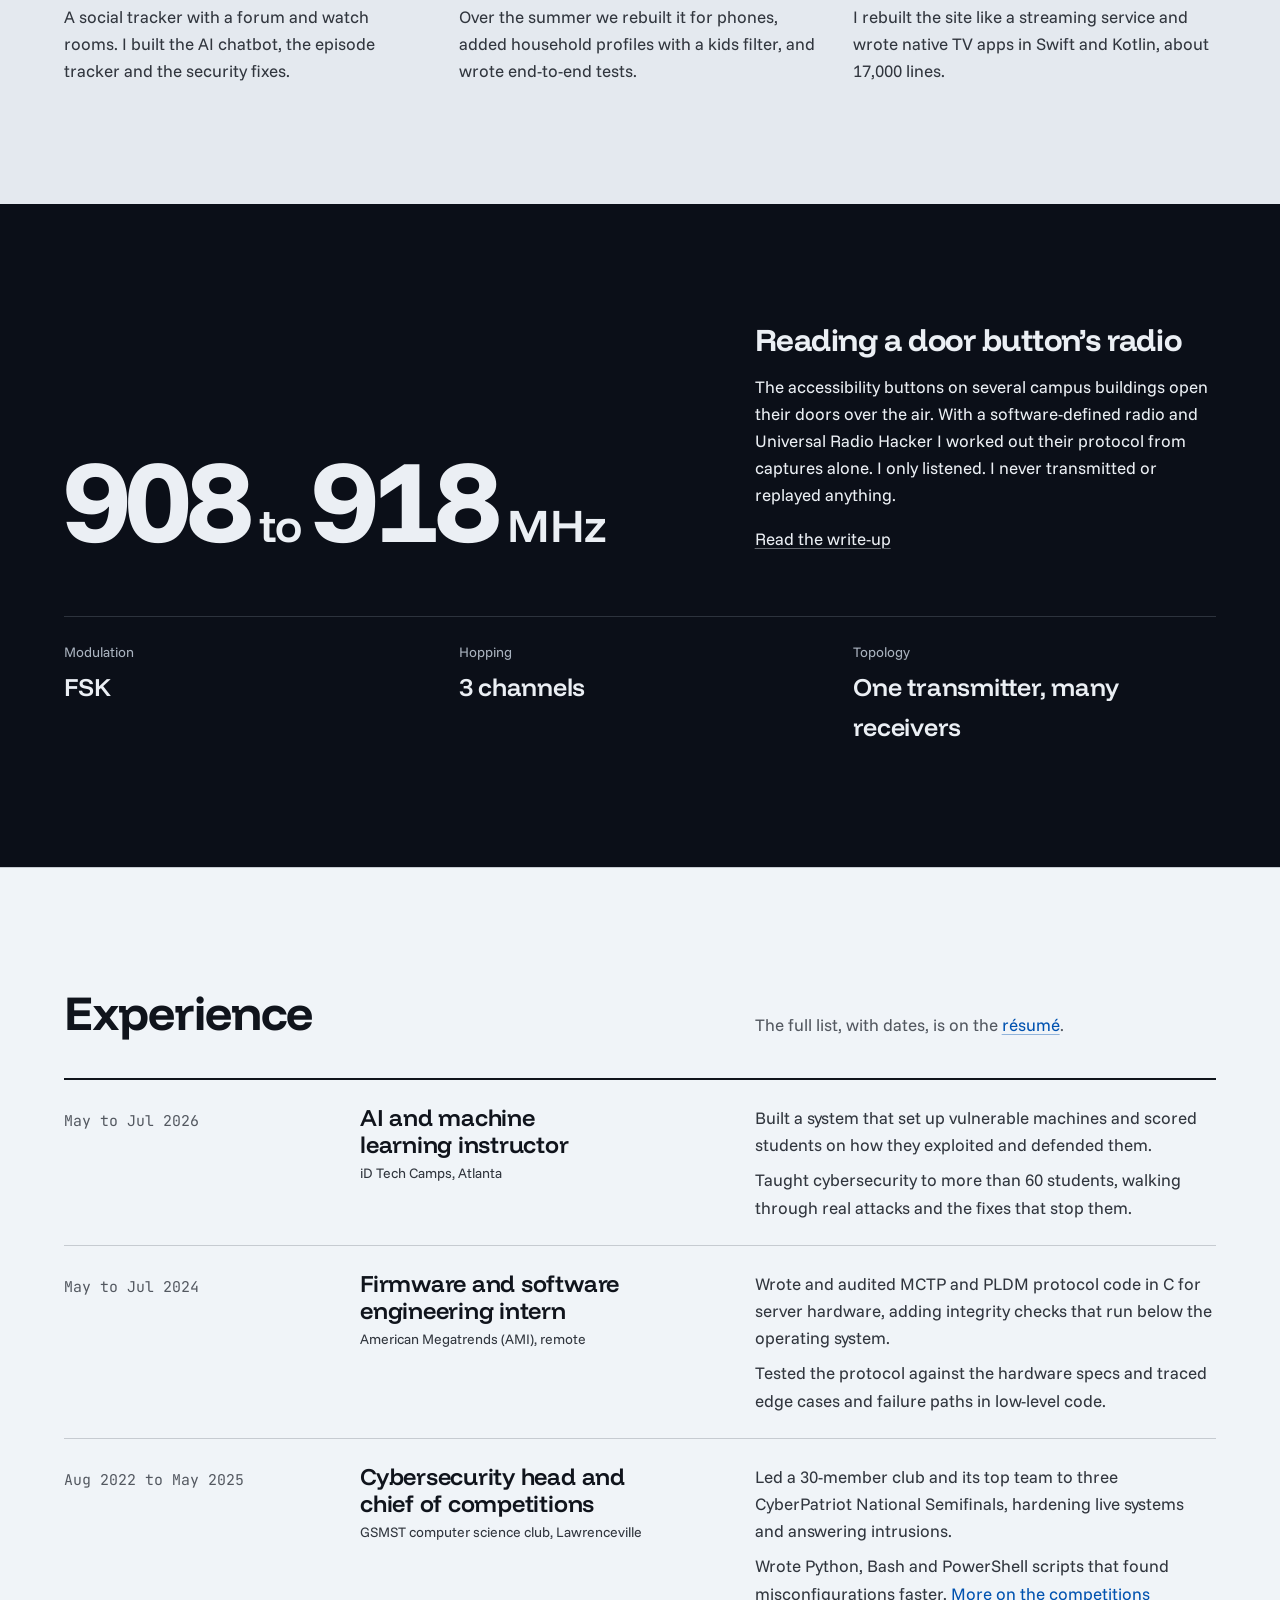
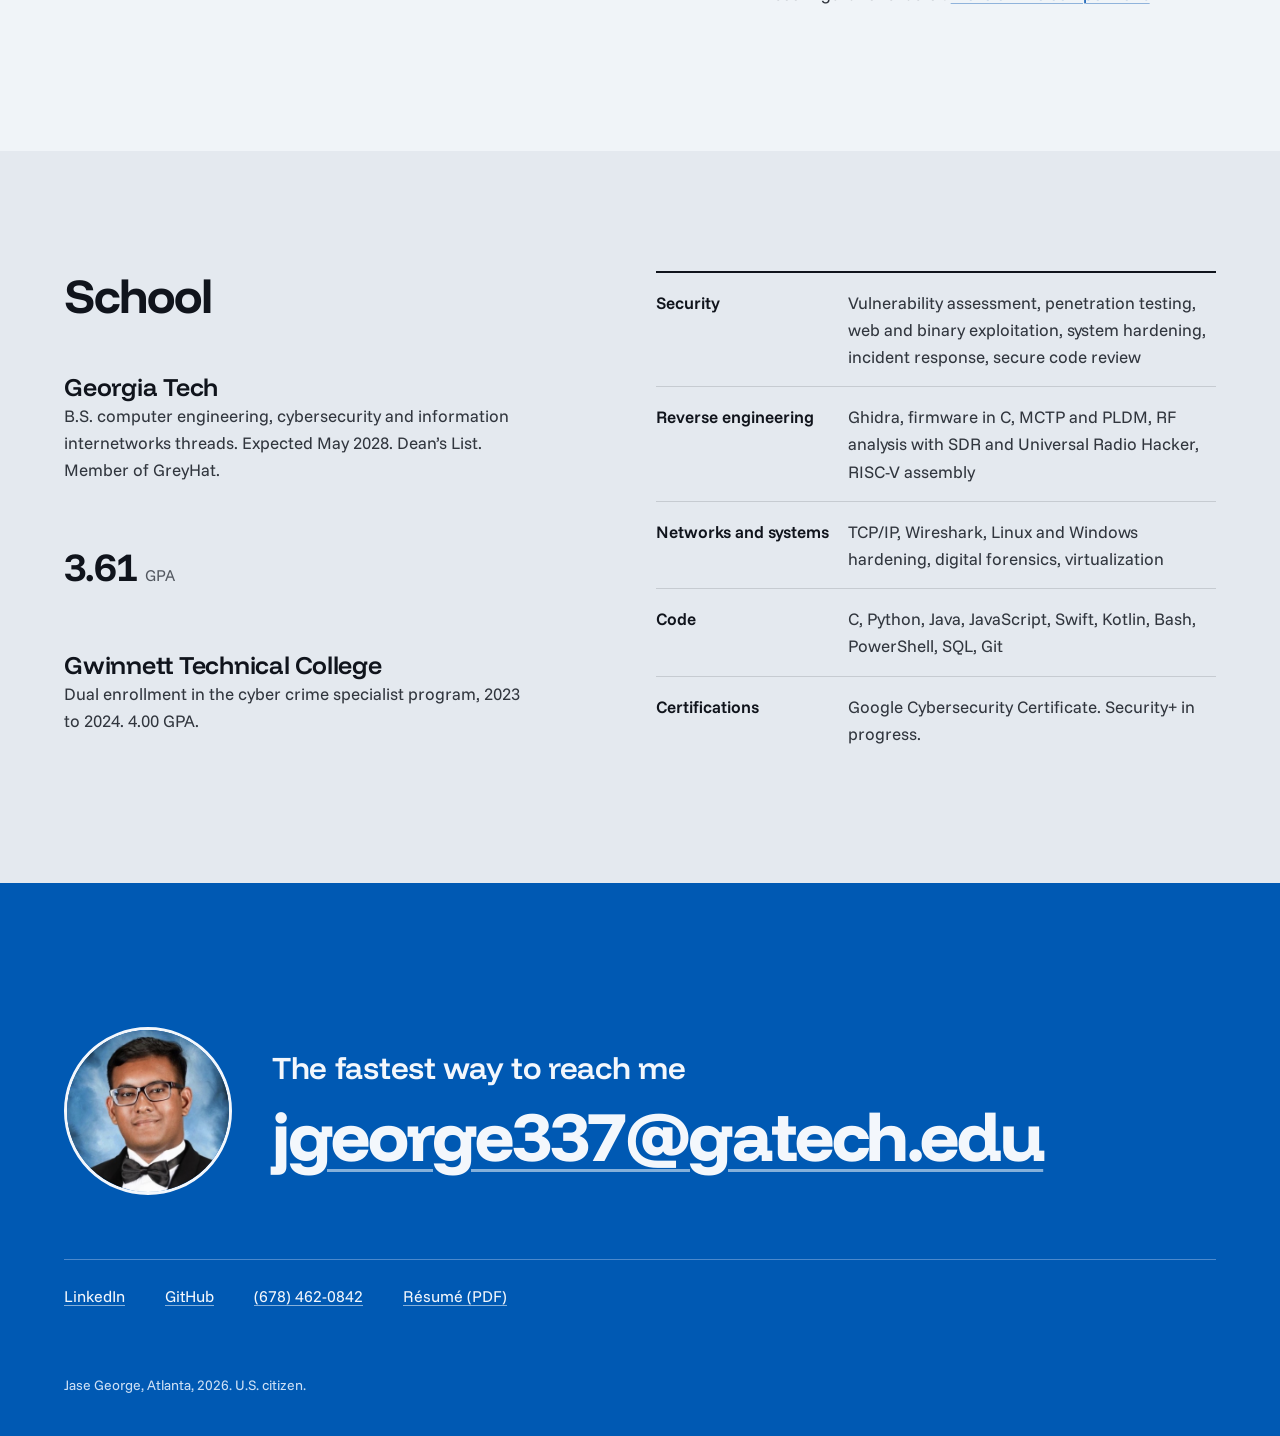
==== commit 7e58e483: "Redesign site, add Binge stages with new screenshots, add wireless research page" ====
--- a/index.html
+++ b/index.html
@@ -3,953 +3,273 @@
 <head>
   <meta charset="UTF-8" />
   <meta name="viewport" content="width=device-width, initial-scale=1.0" />
-  <title>Jase V. George - Computer Engineer</title>
+  <title>Jase George, computer engineering at Georgia Tech</title>
+  <meta name="description" content="Jase George studies computer engineering at Georgia Tech and works on security, from server firmware to web apps. Projects, experience and résumé." />
   <link rel="preconnect" href="https://fonts.googleapis.com" />
   <link rel="preconnect" href="https://fonts.gstatic.com" crossorigin />
-  <link href="https://fonts.googleapis.com/css2?family=DM+Serif+Display:ital@0;1&family=DM+Mono:wght@300;400;500&family=DM+Sans:ital,opsz,wght@0,9..40,300;0,9..40,400;0,9..40,500;1,9..40,300&display=swap" rel="stylesheet" />
-  <style>
-/* ---- DESIGN TOKENS ---- */
-:root {
-  --bg:       #0b0e13;
-  --surface:  #12161f;
-  --surface2: #1a2030;
-  --border:   #252d3d;
-  --accent:   #4fffb0;
-  --accent2:  #ffb347;
-  --text:     #e8eaf0;
-  --muted:    #7a8398;
-  --heading:  #ffffff;
-  --mono:     'DM Mono', monospace;
-  --sans:     'DM Sans', sans-serif;
-  --serif:    'DM Serif Display', serif;
-  --radius:   6px;
-  --transition: 0.25s cubic-bezier(0.4,0,0.2,1);
-}
-
-/* ---- RESET ---- */
-*, *::before, *::after { box-sizing: border-box; margin: 0; padding: 0; }
-html { scroll-behavior: smooth; font-size: 16px; }
-body { background: var(--bg); color: var(--text); font-family: var(--sans); line-height: 1.7; overflow-x: hidden; }
-a { color: var(--accent); text-decoration: none; transition: opacity var(--transition); }
-a:hover { opacity: 0.8; }
-img { max-width: 100%; display: block; }
-::selection { background: var(--accent); color: #000; }
-
-/* ---- SCROLLBAR ---- */
-::-webkit-scrollbar { width: 4px; }
-::-webkit-scrollbar-track { background: var(--bg); }
-::-webkit-scrollbar-thumb { background: var(--border); border-radius: 2px; }
-
-/* ---- NAV ---- */
-nav {
-  position: fixed; top: 0; left: 0; right: 0; z-index: 100;
-  display: flex; align-items: center; justify-content: space-between;
-  padding: 1rem 3rem;
-  background: rgba(11,14,19,0.9);
-  backdrop-filter: blur(16px);
-  border-bottom: 1px solid var(--border);
-}
-.nav-logo { font-family: var(--mono); font-size: 0.85rem; color: var(--accent); letter-spacing: 0.08em; }
-.nav-links { display: flex; gap: 2.5rem; list-style: none; }
-.nav-links a { font-family: var(--mono); font-size: 0.78rem; color: var(--muted); letter-spacing: 0.06em; text-transform: uppercase; transition: color var(--transition); }
-.nav-links a:hover { color: var(--accent); opacity: 1; }
-.hamburger { display: none; flex-direction: column; gap: 5px; cursor: pointer; background: none; border: none; padding: 4px; }
-.hamburger span { width: 24px; height: 2px; background: var(--text); border-radius: 1px; }
-.nav-mobile { display: none; }
-@media (max-width: 700px) {
-  nav { padding: 1rem 1.5rem; }
-  .nav-links { display: none; }
-  .hamburger { display: flex; }
-  .nav-mobile.open {
-    display: flex; flex-direction: column; gap: 1.5rem;
-    position: fixed; top: 60px; left: 0; right: 0;
-    background: var(--surface); border-bottom: 1px solid var(--border);
-    padding: 2rem 1.5rem; z-index: 99;
-  }
-  .nav-mobile a { font-family: var(--mono); font-size: 0.9rem; color: var(--muted); text-transform: uppercase; letter-spacing: 0.06em; }
-}
-
-/* ---- LAYOUT ---- */
-.container { max-width: 1100px; margin: 0 auto; padding: 0 2rem; position: relative; z-index: 1; }
-section { padding: 6rem 0; }
-.section-label {
-  font-family: var(--mono); font-size: 0.72rem; letter-spacing: 0.15em;
-  text-transform: uppercase; color: var(--accent); margin-bottom: 0.75rem;
-  display: flex; align-items: center; gap: 0.75rem;
-}
-.section-label::before { content: '//'; opacity: 0.5; }
-h2.section-title {
-  font-family: var(--serif); font-size: clamp(2rem, 4vw, 3rem);
-  color: var(--heading); font-weight: 400; line-height: 1.15; margin-bottom: 3rem;
-}
-
-/* ---- BUTTONS ---- */
-.btn {
-  display: inline-flex; align-items: center; gap: 0.5rem;
-  padding: 0.75rem 1.75rem; border-radius: var(--radius);
-  font-family: var(--mono); font-size: 0.82rem; letter-spacing: 0.06em;
-  text-transform: uppercase; transition: all var(--transition); font-weight: 500;
-}
-.btn-primary { background: var(--accent); color: #000; border: 1px solid var(--accent); }
-.btn-primary:hover { background: transparent; color: var(--accent); opacity: 1; }
-.btn-outline { background: transparent; color: var(--text); border: 1px solid var(--border); }
-.btn-outline:hover { border-color: var(--accent); color: var(--accent); opacity: 1; }
-
-/* ---- TAGS ---- */
-.tag { font-family: var(--mono); font-size: 0.72rem; padding: 0.2rem 0.6rem; border-radius: 3px; background: var(--surface2); color: var(--muted); border: 1px solid var(--border); }
-
-/* ---- FOOTER ---- */
-footer { border-top: 1px solid var(--border); padding: 2rem 0; text-align: center; font-family: var(--mono); font-size: 0.72rem; color: var(--muted); }
-footer span { color: var(--accent); }
-
-/* ---- FADE-IN ---- */
-.fade-in { opacity: 1; transform: none; transition: opacity 0.6s ease, transform 0.6s ease; }
-.js-ready .fade-in { opacity: 0; transform: translateY(24px); }
-.js-ready .fade-in.visible { opacity: 1; transform: none; }
-.js-ready .fade-in:nth-child(2) { transition-delay: 0.1s; }
-.js-ready .fade-in:nth-child(3) { transition-delay: 0.2s; }
-.js-ready .fade-in:nth-child(4) { transition-delay: 0.3s; }
-
-/* ---- PROJECT PAGE SHARED STYLES ---- */
-.project-page { padding-top: 100px; padding-bottom: 6rem; }
-.back-link {
-  display: inline-flex; align-items: center; gap: 0.5rem;
-  font-family: var(--mono); font-size: 0.75rem; color: var(--muted);
-  text-transform: uppercase; letter-spacing: 0.08em; margin-bottom: 2.5rem;
-  transition: color var(--transition);
-}
-.back-link:hover { color: var(--accent); opacity: 1; }
-.project-page-header { margin-bottom: 3rem; }
-.project-page-type { font-family: var(--mono); font-size: 0.72rem; color: var(--accent); text-transform: uppercase; letter-spacing: 0.15em; margin-bottom: 0.75rem; display: flex; align-items: center; gap: 0.75rem; }
-.project-page-type::before { content: '//'; opacity: 0.5; }
-.project-page-title { font-family: var(--serif); font-size: clamp(2.2rem, 5vw, 3.5rem); color: var(--heading); font-weight: 400; line-height: 1.1; margin-bottom: 1rem; }
-.project-page-meta { display: flex; flex-wrap: wrap; gap: 1rem; margin-bottom: 2rem; }
-.project-page-meta .tag { font-size: 0.78rem; padding: 0.3rem 0.8rem; }
-.project-page-meta .tag.highlight { background: rgba(79,255,176,0.1); border-color: var(--accent); color: var(--accent); }
-.project-links-bar { display: flex; gap: 1rem; flex-wrap: wrap; margin-bottom: 3rem; }
-.project-body-text { font-size: 1rem; color: var(--text); line-height: 1.9; }
-.project-body-text p { margin-bottom: 1.25rem; }
-.project-body-text h3 { font-family: var(--serif); font-size: 1.4rem; color: var(--heading); font-weight: 400; margin: 2.5rem 0 1rem; }
-.project-body-text ul { list-style: none; display: flex; flex-direction: column; gap: 0.5rem; margin-bottom: 1.25rem; }
-.project-body-text ul li { padding-left: 1.25rem; position: relative; font-size: 0.95rem; }
-.project-body-text ul li::before { content: '->'; position: absolute; left: 0; color: var(--accent); font-family: var(--mono); font-size: 0.65rem; top: 5px; }
-
-/* Photo gallery on project pages */
-.photo-gallery { display: grid; grid-template-columns: repeat(auto-fit, minmax(300px, 1fr)); gap: 1rem; margin: 2rem 0; }
-.photo-gallery img { border-radius: var(--radius); border: 1px solid var(--border); width: 100%; object-fit: cover; }
-.photo-gallery-single img { border-radius: var(--radius); border: 1px solid var(--border); width: 100%; max-height: 500px; object-fit: cover; margin: 2rem 0; }
-
-/* Photo placeholder for project pages */
-.photo-placeholder-box {
-  background: var(--surface); border: 2px dashed var(--border); border-radius: var(--radius);
-  padding: 3rem 2rem; text-align: center; margin: 2rem 0; color: var(--muted);
-}
-.photo-placeholder-box .ph-icon { font-size: 2.5rem; margin-bottom: 0.75rem; }
-.photo-placeholder-box .ph-title { font-family: var(--mono); font-size: 0.78rem; text-transform: uppercase; letter-spacing: 0.1em; margin-bottom: 0.5rem; color: var(--text); }
-.photo-placeholder-box .ph-desc { font-size: 0.85rem; line-height: 1.6; }
-.photo-placeholder-box code { font-family: var(--mono); font-size: 0.8rem; background: var(--surface2); padding: 0.15rem 0.4rem; border-radius: 3px; color: var(--accent); }
-
-/* Feature list grid */
-.feature-grid { display: grid; grid-template-columns: repeat(auto-fit, minmax(280px, 1fr)); gap: 1rem; margin: 1.5rem 0; }
-.feature-item { background: var(--surface); border: 1px solid var(--border); border-radius: var(--radius); padding: 1.1rem 1.25rem; }
-.feature-item-title { font-size: 0.88rem; color: var(--heading); font-weight: 500; margin-bottom: 0.3rem; }
-.feature-item-desc { font-size: 0.82rem; color: var(--muted); line-height: 1.6; }
-
-/* Stat row */
-.stat-row { display: grid; grid-template-columns: repeat(auto-fit, minmax(150px, 1fr)); gap: 1rem; margin: 2rem 0; }
-.stat-box { background: var(--surface); border: 1px solid var(--border); border-radius: var(--radius); padding: 1.25rem; text-align: center; }
-.stat-box-val { font-family: var(--serif); font-size: 1.8rem; color: var(--accent); }
-.stat-box-label { font-family: var(--mono); font-size: 0.68rem; color: var(--muted); text-transform: uppercase; letter-spacing: 0.1em; margin-top: 0.25rem; }
-
-</style>
-  <style>
-    /* ---- HERO ---- */
-    #hero {
-      min-height: 100vh;
-      display: grid; place-items: center;
-      padding-top: 80px;
-      background:
-        radial-gradient(ellipse 60% 50% at 80% 50%, rgba(79,255,176,0.07) 0%, transparent 70%),
-        radial-gradient(ellipse 40% 60% at 10% 80%, rgba(255,179,71,0.04) 0%, transparent 60%),
-        var(--bg);
-    }
-    .hero-inner { display: grid; grid-template-columns: 1fr 1fr; gap: 4rem; align-items: center; }
-    .hero-tag {
-      font-family: var(--mono); font-size: 0.78rem; letter-spacing: 0.15em;
-      text-transform: uppercase; color: var(--accent);
-      display: inline-flex; align-items: center; gap: 0.5rem; margin-bottom: 1.5rem;
-    }
-    .hero-tag::before { content: ''; width: 2rem; height: 1px; background: var(--accent); }
-    h1.hero-name {
-      font-family: var(--serif); font-size: clamp(3rem, 6vw, 5rem);
-      color: var(--heading); font-weight: 400; line-height: 1.05; margin-bottom: 0.5rem;
-    }
-    h1.hero-name em { font-style: italic; color: var(--accent); }
-    .hero-title { font-family: var(--mono); font-size: 0.9rem; color: var(--muted); margin-bottom: 2rem; letter-spacing: 0.04em; }
-    .hero-desc { font-size: 1.05rem; color: var(--text); line-height: 1.8; margin-bottom: 2.5rem; max-width: 480px; }
-    .hero-cta { display: flex; gap: 1rem; flex-wrap: wrap; }
-    .hero-visual { display: flex; flex-direction: column; gap: 1rem; align-items: flex-end; }
-    .hero-card {
-      background: var(--surface); border: 1px solid var(--border); border-radius: 10px;
-      padding: 1.25rem 1.5rem; width: 100%; max-width: 340px;
-      animation: floatA 6s ease-in-out infinite;
-    }
-    .hero-card:nth-child(2) { animation: floatB 6s ease-in-out infinite; animation-delay: -3s; margin-right: 2rem; }
-    @keyframes floatA { 0%,100%{ transform:translateY(0) } 50%{ transform:translateY(-8px) } }
-    @keyframes floatB { 0%,100%{ transform:translateY(0) } 50%{ transform:translateY(8px) } }
-    .card-label { font-family: var(--mono); font-size: 0.7rem; color: var(--muted); margin-bottom: 0.5rem; text-transform: uppercase; letter-spacing: 0.1em; }
-    .card-value { font-family: var(--serif); font-size: 1.1rem; color: var(--heading); }
-    .card-sub { font-size: 0.82rem; color: var(--muted); margin-top: 0.25rem; }
-    .dot { display: inline-block; width: 8px; height: 8px; border-radius: 50%; background: var(--accent); margin-right: 0.5rem; box-shadow: 0 0 8px var(--accent); }
-    .dot.amber { background: var(--accent2); box-shadow: 0 0 8px var(--accent2); }
-    @media (max-width: 800px) {
-      .hero-inner { grid-template-columns: 1fr; gap: 3rem; }
-      .hero-visual { align-items: center; }
-    }
-
-    /* ---- ABOUT ---- */
-    #about { background: var(--surface); border-top: 1px solid var(--border); border-bottom: 1px solid var(--border); }
-    .about-grid { display: grid; grid-template-columns: 280px 1fr 1fr; gap: 3rem; align-items: start; }
-    .about-photo-col { display: flex; flex-direction: column; align-items: center; gap: 1rem; }
-    .about-photo-frame {
-      width: 220px; height: 220px;
-      border: 2px solid var(--border); border-radius: 50%;
-      overflow: hidden; background: var(--surface2);
-      display: flex; align-items: center; justify-content: center;
-      position: relative;
-    }
-    .about-photo-frame img { width: 100%; height: 100%; object-fit: cover; object-position: center 10%; display: block; }
-    .about-photo-frame .photo-placeholder {
-      display: flex; flex-direction: column; align-items: center; gap: 0.75rem;
-      color: var(--muted); text-align: center; padding: 1rem;
-    }
-    .about-photo-frame .photo-placeholder span { font-size: 2.5rem; }
-    .about-photo-frame .photo-placeholder p { font-family: var(--mono); font-size: 0.68rem; text-transform: uppercase; letter-spacing: 0.1em; line-height: 1.6; }
-    .about-photo-name { font-family: var(--serif); font-size: 1.1rem; color: var(--heading); text-align: center; }
-    .about-photo-role { font-family: var(--mono); font-size: 0.72rem; color: var(--accent); text-transform: uppercase; letter-spacing: 0.1em; text-align: center; }
-    .about-text p { color: var(--text); font-size: 1rem; line-height: 1.9; margin-bottom: 1.25rem; }
-    .about-text p:last-child { margin-bottom: 0; }
-    .about-meta { display: flex; flex-direction: column; gap: 1rem; }
-    .meta-item { background: var(--bg); border: 1px solid var(--border); border-radius: var(--radius); padding: 1.1rem 1.25rem; }
-    .meta-key { font-family: var(--mono); font-size: 0.68rem; color: var(--accent); text-transform: uppercase; letter-spacing: 0.12em; margin-bottom: 0.3rem; }
-    .meta-val { font-size: 0.92rem; color: var(--text); }
-    @media (max-width: 900px) {
-      .about-grid { grid-template-columns: 1fr 1fr; }
-      .about-photo-col { grid-column: 1 / -1; flex-direction: row; justify-content: flex-start; gap: 1.5rem; align-items: flex-end; }
-      .about-photo-frame { width: 160px; height: 160px; }
-    }
-    @media (max-width: 600px) {
-      .about-grid { grid-template-columns: 1fr; }
-      .about-photo-col { flex-direction: column; align-items: center; }
-    }
-
-    /* ---- SKILLS ---- */
-    .skills-grid { display: grid; grid-template-columns: repeat(auto-fit, minmax(240px, 1fr)); gap: 1.5rem; }
-    .skill-card {
-      background: var(--surface); border: 1px solid var(--border); border-radius: var(--radius);
-      padding: 1.5rem; transition: border-color var(--transition), transform var(--transition);
-    }
-    .skill-card:hover { border-color: var(--accent); transform: translateY(-3px); }
-    .skill-card-icon { font-size: 1.5rem; margin-bottom: 1rem; }
-    .skill-card-title { font-family: var(--mono); font-size: 0.78rem; color: var(--accent); text-transform: uppercase; letter-spacing: 0.1em; margin-bottom: 0.75rem; }
-    .skill-tags { display: flex; flex-wrap: wrap; gap: 0.4rem; }
-    .tag { font-family: var(--mono); font-size: 0.72rem; padding: 0.2rem 0.6rem; border-radius: 3px; background: var(--surface2); color: var(--muted); border: 1px solid var(--border); }
-
-    /* ---- EXPERIENCE ---- */
-    #experience { background: var(--surface); border-top: 1px solid var(--border); border-bottom: 1px solid var(--border); }
-    .timeline { display: flex; flex-direction: column; }
-    .timeline-item { display: grid; grid-template-columns: 180px 1fr; gap: 2rem; padding: 2rem 0; border-bottom: 1px solid var(--border); }
-    .timeline-item:last-child { border-bottom: none; }
-    .timeline-date { font-family: var(--mono); font-size: 0.75rem; color: var(--muted); line-height: 1.6; padding-top: 0.25rem; }
-    .timeline-content h3 { font-size: 1.05rem; color: var(--heading); font-weight: 500; margin-bottom: 0.2rem; }
-    .timeline-content .org { font-family: var(--mono); font-size: 0.78rem; color: var(--accent); margin-bottom: 0.75rem; }
-    .timeline-content ul { list-style: none; display: flex; flex-direction: column; gap: 0.4rem; }
-    .timeline-content ul li { font-size: 0.92rem; color: var(--text); padding-left: 1.2rem; position: relative; }
-    .timeline-content ul li::before { content: '->'; position: absolute; left: 0; color: var(--accent); font-size: 0.65rem; top: 5px; font-family: var(--mono); }
-    @media (max-width: 600px) { .timeline-item { grid-template-columns: 1fr; gap: 0.5rem; } }
-
-    /* ---- PROJECTS ---- */
-    .projects-grid { display: grid; grid-template-columns: repeat(auto-fit, minmax(300px, 1fr)); gap: 1.5rem; }
-
-    /* Projects layout: featured on top, three cards below */
-    .projects-grid {
-      display: flex !important;
-      flex-direction: column;
-      gap: 1.5rem;
-    }
-    .projects-sub-grid {
-      display: grid;
-      grid-template-columns: repeat(3, 1fr);
-      gap: 1.5rem;
-    }
-    @media (max-width: 800px) { .projects-sub-grid { grid-template-columns: 1fr 1fr; } }
-    @media (max-width: 550px) { .projects-sub-grid { grid-template-columns: 1fr; } }
-
-    /* Featured card - full width, two column interior */
-    .project-card-featured {
-      width: 100%;
-      background: var(--surface); border: 1px solid var(--accent); border-radius: var(--radius);
-      display: grid; grid-template-columns: 1.1fr 0.9fr;
-      overflow: hidden; transition: transform var(--transition), box-shadow var(--transition);
-      text-decoration: none;
-    }
-    .project-card-featured:hover { transform: translateY(-4px); box-shadow: 0 12px 40px rgba(79,255,176,0.1); opacity: 1; }
-    .featured-left {
-      padding: 2.5rem; background: var(--surface2);
-      display: flex; flex-direction: column; justify-content: space-between;
-    }
-    .featured-badge {
-      display: inline-flex; align-items: center; gap: 0.5rem;
-      font-family: var(--mono); font-size: 0.68rem; text-transform: uppercase; letter-spacing: 0.12em;
-      color: #000; background: var(--accent); padding: 0.3rem 0.7rem; border-radius: 3px;
-      margin-bottom: 1.25rem; width: fit-content;
-    }
-    .featured-title { font-family: var(--serif); font-size: 2.5rem; color: var(--heading); font-weight: 400; line-height: 1.1; margin-bottom: 0.5rem; }
-    .featured-sub { font-family: var(--mono); font-size: 0.75rem; color: var(--accent2); margin-bottom: 1.5rem; }
-    .featured-desc { font-size: 0.97rem; color: var(--text); line-height: 1.85; margin-bottom: 2rem; }
-    .featured-right {
-      padding: 2.5rem; background: var(--bg);
-      display: flex; flex-direction: column; justify-content: center; gap: 1.5rem;
-    }
-    .featured-stat { border-left: 2px solid var(--accent); padding-left: 1.25rem; }
-    .featured-stat-val { font-family: var(--serif); font-size: 1.6rem; color: var(--heading); }
-    .featured-stat-label { font-family: var(--mono); font-size: 0.68rem; color: var(--muted); text-transform: uppercase; letter-spacing: 0.1em; margin-top: 0.2rem; }
-    .featured-link-row { display: flex; gap: 0.75rem; flex-wrap: wrap; margin-top: 1.5rem; }
-    @media (max-width: 750px) { .project-card-featured { grid-template-columns: 1fr; } }
-
-    /* Regular project cards */
-    .project-card {
-      background: var(--surface); border: 1px solid var(--border); border-radius: var(--radius);
-      overflow: hidden; transition: border-color var(--transition), transform var(--transition);
-      display: flex; flex-direction: column; text-decoration: none;
-    }
-    .project-card:hover { border-color: var(--accent); transform: translateY(-4px); opacity: 1; }
-    .project-card-header { padding: 1.5rem 1.5rem 1rem; background: var(--surface2); }
-    .project-type { font-family: var(--mono); font-size: 0.68rem; color: var(--accent); text-transform: uppercase; letter-spacing: 0.1em; margin-bottom: 0.5rem; }
-    .project-title { font-family: var(--serif); font-size: 1.2rem; color: var(--heading); font-weight: 400; line-height: 1.2; }
-    .project-date { font-family: var(--mono); font-size: 0.7rem; color: var(--muted); margin-top: 0.35rem; }
-    .project-card-body { padding: 1.25rem 1.5rem; flex: 1; display: flex; flex-direction: column; }
-    .project-desc { font-size: 0.88rem; color: var(--text); line-height: 1.8; flex: 1; margin-bottom: 1.25rem; }
-    .project-footer { display: flex; align-items: center; justify-content: space-between; }
-    .view-more { font-family: var(--mono); font-size: 0.72rem; color: var(--accent); text-transform: uppercase; letter-spacing: 0.08em; }
-    .view-more::after { content: ' ->'; }
-
-    /* ---- GOALS ---- */
-    #goals { background: var(--surface); border-top: 1px solid var(--border); border-bottom: 1px solid var(--border); }
-    .goals-grid { display: grid; grid-template-columns: repeat(auto-fit, minmax(280px, 1fr)); gap: 1.5rem; }
-    .goal-card {
-      background: var(--bg); border: 1px solid var(--border); border-radius: var(--radius);
-      padding: 2rem; position: relative; overflow: hidden;
-      transition: border-color var(--transition), transform var(--transition);
-    }
-    .goal-card:hover { border-color: var(--accent); transform: translateY(-3px); }
-    .goal-num { font-family: var(--serif); font-size: 5rem; color: var(--surface2); position: absolute; top: -1rem; right: 1rem; line-height: 1; pointer-events: none; }
-    .goal-title { font-size: 1.1rem; font-weight: 500; color: var(--heading); margin-bottom: 0.5rem; }
-    .goal-horizon { font-family: var(--mono); font-size: 0.72rem; color: var(--accent2); text-transform: uppercase; letter-spacing: 0.1em; margin-bottom: 1rem; }
-    .goal-desc { font-size: 0.92rem; color: var(--text); line-height: 1.75; margin-bottom: 1rem; }
-    .goal-path-label { font-family: var(--mono); font-size: 0.7rem; color: var(--muted); text-transform: uppercase; letter-spacing: 0.1em; margin-bottom: 0.4rem; }
-    .goal-path { font-size: 0.88rem; color: var(--text); line-height: 1.7; }
-
-    /* ---- RESUME ---- */
-    .resume-inner {
-      background: var(--surface); border: 1px solid var(--border); border-radius: var(--radius);
-      padding: 3rem; display: grid; grid-template-columns: 1fr 1.5fr; gap: 3rem;
-    }
-    .resume-left { border-right: 1px solid var(--border); padding-right: 3rem; }
-    .resume-section-title { font-family: var(--mono); font-size: 0.72rem; text-transform: uppercase; letter-spacing: 0.12em; color: var(--accent); margin-bottom: 1rem; margin-top: 2rem; }
-    .resume-section-title:first-child { margin-top: 0; }
-    .resume-contact-item { font-size: 0.88rem; color: var(--text); margin-bottom: 0.4rem; }
-    .resume-contact-item a { color: var(--text); text-decoration: underline; text-decoration-color: var(--border); }
-    .resume-contact-item a:hover { color: var(--accent); opacity: 1; }
-    .resume-tag-list { list-style: none; display: flex; flex-direction: column; gap: 0.3rem; }
-    .resume-tag-list li { font-size: 0.88rem; color: var(--text); padding-left: 1rem; position: relative; }
-    .resume-tag-list li::before { content: '->'; position: absolute; left: 0; color: var(--accent); font-size: 0.65rem; top: 4px; font-family: var(--mono); }
-    .resume-skill-group { margin-bottom: 0.75rem; }
-    .resume-skill-group strong { font-family: var(--mono); font-size: 0.72rem; color: var(--muted); display: block; margin-bottom: 0.25rem; text-transform: uppercase; }
-    .resume-exp-item { margin-bottom: 1.5rem; }
-    .resume-exp-item h4 { font-size: 0.95rem; font-weight: 500; color: var(--heading); }
-    .resume-exp-item .exp-meta { font-family: var(--mono); font-size: 0.72rem; color: var(--muted); margin-bottom: 0.4rem; }
-    .resume-exp-item ul { list-style: none; }
-    .resume-exp-item ul li { font-size: 0.85rem; color: var(--text); padding-left: 1rem; position: relative; margin-bottom: 0.25rem; line-height: 1.6; }
-    .resume-exp-item ul li::before { content: '.'; position: absolute; left: 0; color: var(--accent); font-size: 1.2rem; top: -4px; }
-    .resume-download { text-align: center; margin-top: 2.5rem; }
-    @media (max-width: 750px) {
-      .resume-inner { grid-template-columns: 1fr; gap: 2rem; }
-      .resume-left { border-right: none; border-bottom: 1px solid var(--border); padding-right: 0; padding-bottom: 2rem; }
-    }
-
-    /* ---- CONTACT ---- */
-    #contact { background: var(--surface); border-top: 1px solid var(--border); }
-    .contact-inner { display: grid; grid-template-columns: 1fr 1fr; gap: 4rem; align-items: start; }
-    .contact-tagline { font-family: var(--serif); font-size: 2rem; color: var(--heading); font-weight: 400; line-height: 1.3; margin-bottom: 1.5rem; }
-    .contact-tagline em { font-style: italic; color: var(--accent); }
-    .contact-desc { font-size: 0.95rem; color: var(--text); line-height: 1.8; margin-bottom: 2rem; }
-    .contact-links { display: flex; flex-direction: column; gap: 1rem; }
-    .contact-link-item {
-      display: flex; align-items: center; gap: 1rem;
-      padding: 1rem 1.25rem; background: var(--bg); border: 1px solid var(--border); border-radius: var(--radius);
-      transition: border-color var(--transition); color: var(--text); text-decoration: none;
-    }
-    .contact-link-item:hover { border-color: var(--accent); opacity: 1; }
-    .contact-link-item .link-icon { font-size: 1.1rem; width: 2rem; text-align: center; }
-    .contact-link-item .link-label { font-family: var(--mono); font-size: 0.68rem; color: var(--muted); text-transform: uppercase; letter-spacing: 0.1em; }
-    .contact-link-item .link-value { font-size: 0.88rem; color: var(--text); }
-    .contact-form { display: flex; flex-direction: column; gap: 1rem; }
-    .form-group { display: flex; flex-direction: column; gap: 0.4rem; }
-    .form-group label { font-family: var(--mono); font-size: 0.7rem; color: var(--muted); text-transform: uppercase; letter-spacing: 0.1em; }
-    .form-group input, .form-group textarea {
-      background: var(--bg); border: 1px solid var(--border); border-radius: var(--radius);
-      color: var(--text); font-family: var(--sans); font-size: 0.9rem;
-      padding: 0.75rem 1rem; outline: none; transition: border-color var(--transition); resize: vertical;
-    }
-    .form-group input:focus, .form-group textarea:focus { border-color: var(--accent); }
-    .form-note { font-family: var(--mono); font-size: 0.72rem; color: var(--muted); text-align: center; margin-top: 0.5rem; }
-    @media (max-width: 700px) { .contact-inner { grid-template-columns: 1fr; gap: 2.5rem; } }
-  </style>
+  <link href="https://fonts.googleapis.com/css2?family=Funnel+Display:wght@500;600;700;800&family=Funnel+Sans:wght@400;500;600&family=JetBrains+Mono:wght@400;500&display=swap" rel="stylesheet" />
+  <link rel="stylesheet" href="assets/site.css" />
 </head>
 <body>
 
-  <nav>
-    <a href="index.html" class="nav-logo">jg@gatech ~ $</a>
-    <ul class="nav-links">
-      <li><a href="#about">About</a></li>
-      <li><a href="#skills">Skills</a></li>
-      <li><a href="#experience">Experience</a></li>
-      <li><a href="#projects">Projects</a></li>
-      <li><a href="#goals">Goals</a></li>
-      <li><a href="#resume">Resume</a></li>
-      <li><a href="#contact">Contact</a></li>
-    </ul>
-    <button class="hamburger" id="hamburger" aria-label="Menu">
-      <span></span><span></span><span></span>
-    </button>
-  </nav>
-  <div class="nav-mobile" id="nav-mobile">
-    <a href="#about" onclick="closeMenu()">About</a>
-    <a href="#skills" onclick="closeMenu()">Skills</a>
-    <a href="#experience" onclick="closeMenu()">Experience</a>
-    <a href="#projects" onclick="closeMenu()">Projects</a>
-    <a href="#goals" onclick="closeMenu()">Goals</a>
-    <a href="#resume" onclick="closeMenu()">Resume</a>
-    <a href="#contact" onclick="closeMenu()">Contact</a>
-  </div>
-
-  <!-- HERO -->
-  <section id="hero">
+  <header class="hero is-field" id="top">
+    <nav class="container site-top" aria-label="Sections">
+      <ul>
+        <li><a href="#work">Work</a></li>
+        <li><a href="#binge">Binge</a></li>
+        <li><a href="#wireless">Wireless research</a></li>
+        <li><a href="#experience">Experience</a></li>
+        <li><a href="#contact">Contact</a></li>
+      </ul>
+      <a href="Jase_George_Resume.pdf">Résumé (PDF)</a>
+    </nav>
+    <div class="container hero-body">
+      <div class="hero-copy">
+        <h1>Jase<br />George</h1>
+        <p class="lede">I break and defend systems, from server firmware to web apps.</p>
+        <div class="actions">
+          <a class="btn" href="Jase_George_Resume.pdf">Download résumé</a>
+          <a class="btn is-plain" href="mailto:jgeorge337@gatech.edu">Email me</a>
+        </div>
+        <p class="status quiet">Computer engineering at Georgia Tech, class of 2028. Looking for a summer 2027 security internship.</p>
+      </div>
+      <figure class="hero-shot">
+        <img src="images/binge/oct-2026/tv-home.jpg" width="1600" height="900" alt="Binge running on Apple TV, with a tab bar, a banner for The Apothecary Diaries and a Continue Watching row" fetchpriority="high" />
+        <figcaption>Binge on Apple TV, a native app I wrote in October 2026. It began as a class project in April.</figcaption>
+      </figure>
+    </div>
+  </header>
+
+  <main>
+    <section class="band is-paper" id="work" aria-labelledby="work-h">
+      <div class="container">
+        <div class="head">
+          <h2 id="work-h">Work, newest first</h2>
+          <p class="quiet">Each entry links to screenshots and the details. The two security projects are near the top.</p>
+        </div>
+        <table class="ledger">
+          <thead>
+            <tr><th scope="col">When</th><th scope="col">What</th><th scope="col">Kind</th><th scope="col">Details</th></tr>
+          </thead>
+          <tbody>
+            <tr>
+              <td class="when"><time>Mar 2026 to now</time></td>
+              <td class="what"><h3><a href="projects/binge.html">Binge</a></h3><p>A tracker for movies, shows and books. I hardened its API, then wrote its Apple TV and Fire TV apps.</p></td>
+              <td class="kind">Team project, CS 2340. Best project of 100+ students.</td>
+              <td class="go"><a href="projects/binge.html">Case study</a></td>
+            </tr>
+            <tr>
+              <td class="when"><time>May to Jul 2026</time></td>
+              <td class="what"><h3><a href="#experience">Security lab for iD Tech</a></h3><p>A system that set up vulnerable machines for students and scored how they attacked and defended them.</p></td>
+              <td class="kind">Job, AI and machine learning instructor</td>
+              <td class="go"><a href="#experience">Role</a></td>
+            </tr>
+            <tr>
+              <td class="when"><time>May to Jun 2026</time></td>
+              <td class="what"><h3><a href="projects/wireless.html">Wireless protocol research</a></h3><p>Worked out how campus door-opener buttons talk over 900 MHz, from captured radio signals alone.</p></td>
+              <td class="kind">Independent research</td>
+              <td class="go"><a href="projects/wireless.html">Write-up</a></td>
+            </tr>
+            <tr>
+              <td class="when"><time>Apr 2026</time></td>
+              <td class="what"><h3><a href="projects/discovery.html">SACC Hoops</a></h3><p>Live scores, a snake draft and stats for my church’s basketball tournament, used courtside on phones.</p></td>
+              <td class="kind">ECE 1100 discovery project</td>
+              <td class="go"><a href="projects/discovery.html">Project</a></td>
+            </tr>
+            <tr>
+              <td class="when"><time>Mar 2026</time></td>
+              <td class="what"><h3><a href="projects/pandapulse.html">PandaPulse</a></h3><p>A hiring site in Django with three user roles. Placed third across both class sections.</p></td>
+              <td class="kind">Team project, CS 2340</td>
+              <td class="go"><a href="projects/pandapulse.html">Project</a></td>
+            </tr>
+            <tr>
+              <td class="when"><time>Jan 2026</time></td>
+              <td class="what"><h3><a href="projects/gtmovies.html">GT Movies Store</a></h3><p>My first Django app, with a review-reporting feature I designed myself.</p></td>
+              <td class="kind">Course project</td>
+              <td class="go"><a href="projects/gtmovies.html">Project</a></td>
+            </tr>
+            <tr>
+              <td class="when"><time>May to Jul 2024</time></td>
+              <td class="what"><h3><a href="#experience">Firmware at AMI</a></h3><p>MCTP and PLDM protocol code in C for server hardware, with integrity checks below the OS.</p></td>
+              <td class="kind">Internship</td>
+              <td class="go"><a href="#experience">Role</a></td>
+            </tr>
+            <tr>
+              <td class="when"><time>2022 to 2025</time></td>
+              <td class="what"><h3><a href="projects/cyberpatriot.html">CyberPatriot and CTFs</a></h3><p>Three straight National Semifinals, and 3rd place at Lockheed Martin CyberQuest.</p></td>
+              <td class="kind">Competition team lead</td>
+              <td class="go"><a href="projects/cyberpatriot.html">Project</a></td>
+            </tr>
+          </tbody>
+        </table>
+      </div>
+    </section>
+
+    <section class="band is-well" id="binge" aria-labelledby="binge-h">
+      <div class="container story">
+        <div class="story-copy">
+          <h2 id="binge-h">Binge kept going after the grade</h2>
+          <p>Five of us built it for CS 2340 in April and it won best project. I kept working on it. By October I had written most of the new code, including two native TV apps.</p>
+          <p><a href="projects/binge.html">See every stage, with screenshots</a></p>
+        </div>
+        <figure class="story-chart">
+          <svg class="chart" viewBox="0 0 640 300" role="img" aria-labelledby="chart-t chart-d">
+            <title id="chart-t">Binge commits per month, March to October 2026</title>
+            <desc id="chart-d">Mar 6 commits, 0 mine. Apr 300 commits, 111 mine. May 10 commits, 10 mine. Jun 15 commits, 9 mine. Jul 108 commits, 23 mine. Aug 1 commit, 0 mine. Sep 8 commits, 1 mine. Oct 65 commits, 60 mine.</desc>
+            <rect class="bar-team" x="15.0" y="257.2" width="50" height="4.8"/>
+            <text class="val" x="40.0" y="249.2" text-anchor="middle">0/6</text>
+            <text x="40.0" y="286" text-anchor="middle">Mar</text>
+            <rect class="bar-team" x="95.0" y="24.0" width="50" height="238.0"/>
+            <rect class="bar-mine" x="95.0" y="173.9" width="50" height="88.1"/>
+            <text class="val" x="120.0" y="16.0" text-anchor="middle">111/300</text>
+            <text x="120.0" y="286" text-anchor="middle">Apr</text>
+            <rect class="bar-team" x="175.0" y="254.1" width="50" height="7.9"/>
+            <rect class="bar-mine" x="175.0" y="254.1" width="50" height="7.9"/>
+            <text class="val" x="200.0" y="246.1" text-anchor="middle">10/10</text>
+            <text x="200.0" y="286" text-anchor="middle">May</text>
+            <rect class="bar-team" x="255.0" y="250.1" width="50" height="11.9"/>
+            <rect class="bar-mine" x="255.0" y="254.9" width="50" height="7.1"/>
+            <text class="val" x="280.0" y="242.1" text-anchor="middle">9/15</text>
+            <text x="280.0" y="286" text-anchor="middle">Jun</text>
+            <rect class="bar-team" x="335.0" y="176.3" width="50" height="85.7"/>
+            <rect class="bar-mine" x="335.0" y="243.8" width="50" height="18.2"/>
+            <text class="val" x="360.0" y="168.3" text-anchor="middle">23/108</text>
+            <text x="360.0" y="286" text-anchor="middle">Jul</text>
+            <rect class="bar-team" x="415.0" y="260" width="50" height="2"/>
+            <text class="val" x="440.0" y="252" text-anchor="middle">0/1</text>
+            <text x="440.0" y="286" text-anchor="middle">Aug</text>
+            <rect class="bar-team" x="495.0" y="255.7" width="50" height="6.3"/>
+            <rect class="bar-mine" x="495.0" y="260" width="50" height="2"/>
+            <text class="val" x="520.0" y="247.7" text-anchor="middle">1/8</text>
+            <text x="520.0" y="286" text-anchor="middle">Sep</text>
+            <rect class="bar-team" x="575.0" y="210.4" width="50" height="51.6"/>
+            <rect class="bar-mine" x="575.0" y="214.4" width="50" height="47.6"/>
+            <text class="val" x="600.0" y="202.4" text-anchor="middle">60/65</text>
+            <text x="600.0" y="286" text-anchor="middle">Oct</text>
+            <line class="axis" x1="0" x2="640" y1="262" y2="262"/>
+          </svg>
+          <figcaption class="key"><span><i class="k-mine"></i>My commits</span><span><i class="k-team"></i>The rest of the team</span><span>Counted from the main branch, March to October 2026</span></figcaption>
+        </figure>
+        <ol class="stages">
+          <li class="stage">
+            <img src="images/binge/apr-2026/dashboard-stats-and-annual-recap.png" alt="The April 2026 Binge dashboard with watch stats and a yearly recap" loading="lazy" />
+            <time>Mar to Apr 2026</time>
+            <h3>The class project</h3>
+            <p>A social tracker with a forum and watch rooms. I built the AI chatbot, the episode tracker and the security fixes.</p>
+          </li>
+          <li class="stage">
+            <div class="phone-pair">
+              <img src="images/binge/oct-2026/phone-home.jpg" alt="Binge home screen on a phone" loading="lazy" />
+              <img src="images/binge/oct-2026/phone-title.jpg" alt="A show's page on a phone" loading="lazy" />
+            </div>
+            <time>May to Sep 2026</time>
+            <h3>Phones and profiles</h3>
+            <p>Over the summer we rebuilt it for phones, added household profiles with a kids filter, and wrote end-to-end tests.</p>
+          </li>
+          <li class="stage">
+            <img src="images/binge/oct-2026/web-ask.jpg" alt="Ask binge. answering the search a slow burn thriller set on a boat with seven film picks" loading="lazy" />
+            <time>Oct 2026</time>
+            <h3>Apple TV and Fire TV</h3>
+            <p>I rebuilt the site like a streaming service and wrote native TV apps in Swift and Kotlin, about 17,000 lines.</p>
+          </li>
+        </ol>
+      </div>
+    </section>
+
+    <section class="band is-night" id="wireless" aria-labelledby="wireless-h">
+      <div class="container signal">
+        <p class="big" aria-hidden="true">908<small> to </small>918<small> MHz</small></p>
+        <div class="copy">
+          <h2 id="wireless-h">Reading a door button’s radio</h2>
+          <p>The accessibility buttons on several campus buildings open their doors over the air. With a software-defined radio and Universal Radio Hacker I worked out their protocol from captures alone. I only listened. I never transmitted or replayed anything.</p>
+          <p><a href="projects/wireless.html">Read the write-up</a></p>
+        </div>
+        <dl class="findings">
+          <div><dt>Modulation</dt><dd>FSK</dd></div>
+          <div><dt>Hopping</dt><dd>3 channels</dd></div>
+          <div><dt>Topology</dt><dd>One transmitter, many receivers</dd></div>
+        </dl>
+      </div>
+    </section>
+
+    <section class="band is-paper" id="experience" aria-labelledby="exp-h">
+      <div class="container">
+        <div class="head">
+          <h2 id="exp-h">Experience</h2>
+          <p class="quiet">The full list, with dates, is on the <a href="Jase_George_Resume.pdf">résumé</a>.</p>
+        </div>
+        <ol class="roles">
+          <li class="role">
+            <time>May to Jul 2026</time>
+            <div class="who"><h3>AI and machine learning instructor</h3><p>iD Tech Camps, Atlanta</p></div>
+            <div class="did">
+              <p>Built a system that set up vulnerable machines and scored students on how they exploited and defended them.</p>
+              <p>Taught cybersecurity to more than 60 students, walking through real attacks and the fixes that stop them.</p>
+            </div>
+          </li>
+          <li class="role">
+            <time>May to Jul 2024</time>
+            <div class="who"><h3>Firmware and software engineering intern</h3><p>American Megatrends (AMI), remote</p></div>
+            <div class="did">
+              <p>Wrote and audited MCTP and PLDM protocol code in C for server hardware, adding integrity checks that run below the operating system.</p>
+              <p>Tested the protocol against the hardware specs and traced edge cases and failure paths in low-level code.</p>
+            </div>
+          </li>
+          <li class="role">
+            <time>Aug 2022 to May 2025</time>
+            <div class="who"><h3>Cybersecurity head and chief of competitions</h3><p>GSMST computer science club, Lawrenceville</p></div>
+            <div class="did">
+              <p>Led a 30-member club and its top team to three CyberPatriot National Semifinals, hardening live systems and answering intrusions.</p>
+              <p>Wrote Python, Bash and PowerShell scripts that found misconfigurations faster. <a href="projects/cyberpatriot.html">More on the competitions</a></p>
+            </div>
+          </li>
+        </ol>
+      </div>
+    </section>
+
+    <section class="band is-well" aria-labelledby="school-h">
+      <div class="container split">
+        <div class="school">
+          <h2 id="school-h">School</h2>
+          <div>
+            <h3>Georgia Tech</h3>
+            <p>B.S. computer engineering, cybersecurity and information internetworks threads. Expected May 2028. Dean’s List. Member of GreyHat.</p>
+          </div>
+          <p class="gpa">3.61 <span>GPA</span></p>
+          <div>
+            <h3>Gwinnett Technical College</h3>
+            <p>Dual enrollment in the cyber crime specialist program, 2023 to 2024. 4.00 GPA.</p>
+          </div>
+        </div>
+        <dl class="skills" aria-label="Skills">
+          <div><dt>Security</dt><dd>Vulnerability assessment, penetration testing, web and binary exploitation, system hardening, incident response, secure code review</dd></div>
+          <div><dt>Reverse engineering</dt><dd>Ghidra, firmware in C, MCTP and PLDM, RF analysis with SDR and Universal Radio Hacker, RISC-V assembly</dd></div>
+          <div><dt>Networks and systems</dt><dd>TCP/IP, Wireshark, Linux and Windows hardening, digital forensics, virtualization</dd></div>
+          <div><dt>Code</dt><dd>C, Python, Java, JavaScript, Swift, Kotlin, Bash, PowerShell, SQL, Git</dd></div>
+          <div><dt>Certifications</dt><dd>Google Cybersecurity Certificate. Security+ in progress.</dd></div>
+        </dl>
+      </div>
+    </section>
+  </main>
+
+  <footer class="is-field contact" id="contact">
     <div class="container">
-      <div class="hero-inner">
-        <div class="hero-copy">
-          <div class="hero-tag">Computer Engineer</div>
-          <h1 class="hero-name">Jase V.<br><em>George</em></h1>
-          <div class="hero-title">CompE @ Georgia Institute of Technology &middot; Cybersecurity &amp; Software Engineering</div>
-          <p class="hero-desc">
-            I build secure, resilient software systems - from low-level firmware protocols to full-stack web applications.
-            My work lives at the intersection of system security and thoughtful software engineering.
-          </p>
-          <div class="hero-cta">
-            <a href="#projects" class="btn btn-primary">View Projects</a>
-            <a href="#contact" class="btn btn-outline">Get in Touch</a>
-          </div>
-        </div>
-        <div class="hero-visual">
-          <div class="hero-card">
-            <div class="card-label">Latest Project</div>
-            <div class="card-value"><span class="dot"></span>Binge.</div>
-            <div class="card-sub">ReactJS &middot; Full-Stack Web App &middot; April 2026</div>
-          </div>
-          <div class="hero-card">
-            <div class="card-label">Current Focus</div>
-            <div class="card-value"><span class="dot amber"></span>Cybersecurity Research</div>
-            <div class="card-sub">Offensive &amp; Defensive Security &middot; System Hardening</div>
-          </div>
-        </div>
-      </div>
-    </div>
-  </section>
-
-  <!-- ABOUT -->
-  <section id="about">
-    <div class="container">
-      <div class="section-label">About</div>
-      <h2 class="section-title">Engineer. Security Researcher.<br>Problem Solver.</h2>
-      <div class="about-grid">
-
-        <div class="about-photo-col fade-in">
-          <div class="about-photo-frame">
-            <img src="images/personal/profile.png" alt="Jase George" />
-          </div>
-          <div class="about-photo-name">Jase V. George</div>
-          <div class="about-photo-role">CompE @ Georgia Tech</div>
-        </div>
-
-        <div class="about-text fade-in">
-          <p>
-            My journey into technology started with a simple curiosity about how things work under the hood,
-            and that curiosity is what ultimately led me to study Computer Engineering at Georgia Tech. I have always
-            believed that the best software is not just functional - it is resilient and thoughtfully built from the ground up.
-          </p>
-          <p>
-            Whether I am hardening a Linux system against vulnerabilities or architecting the backend logic for a full-stack
-            web application, I am driven by the challenge of making complex systems feel seamless and secure for the person
-            on the other side of the screen.
-          </p>
-          <p>
-            For me, engineering is about more than writing code. It is about the discipline of creating tools that people
-            can actually trust. I grew up in Lilburn, GA, and that grounded, community-driven mindset carries into
-            everything I build.
-          </p>
-        </div>
-
-        <div class="about-meta fade-in">
-          <div class="meta-item">
-            <div class="meta-key">Degree</div>
-            <div class="meta-val">B.S. Computer Engineering - Georgia Tech</div>
-          </div>
-          <div class="meta-item">
-            <div class="meta-key">Threads</div>
-            <div class="meta-val">Cybersecurity &amp; Information Internetworks</div>
-          </div>
-          <div class="meta-item">
-            <div class="meta-key">Location</div>
-            <div class="meta-val">Lilburn, GA 30047 &middot; U.S. Citizen</div>
-          </div>
-          <div class="meta-item">
-            <div class="meta-key">Interests</div>
-            <div class="meta-val">Defensive Security &middot; Embedded Systems &middot; CTF Competitions &middot; Robotics</div>
-          </div>
-        </div>
-
-      </div>
-    </div>
-  </section>
-
-  <!-- SKILLS -->
-  <section id="skills">
-    <div class="container">
-      <div class="section-label">Technical Skills</div>
-      <h2 class="section-title">What I Work With</h2>
-      <div class="skills-grid">
-        <div class="skill-card fade-in">
-          <div class="skill-card-icon">&#9000;</div>
-          <div class="skill-card-title">Programming Languages</div>
-          <div class="skill-tags">
-            <span class="tag">Python</span><span class="tag">Java</span><span class="tag">C</span>
-            <span class="tag">JavaScript</span><span class="tag">SQL</span><span class="tag">Bash/Shell</span>
-            <span class="tag">MATLAB</span><span class="tag">RISC-V Assembly</span>
-          </div>
-        </div>
-        <div class="skill-card fade-in">
-          <div class="skill-card-icon">&#128187;</div>
-          <div class="skill-card-title">Platforms &amp; OS</div>
-          <div class="skill-tags">
-            <span class="tag">Linux (Ubuntu, Fedora, Kali, Debian)</span>
-            <span class="tag">Windows / Windows Server</span><span class="tag">macOS</span>
-          </div>
-        </div>
-        <div class="skill-card fade-in">
-          <div class="skill-card-icon">&#128297;</div>
-          <div class="skill-card-title">Hardware</div>
-          <div class="skill-tags">
-            <span class="tag">Raspberry Pi</span><span class="tag">Arduino (Uno, Nano)</span>
-            <span class="tag">Unitree Go2 Robot</span>
-          </div>
-        </div>
-        <div class="skill-card fade-in">
-          <div class="skill-card-icon">&#128737;</div>
-          <div class="skill-card-title">Security Tools</div>
-          <div class="skill-tags">
-            <span class="tag">Autopsy</span><span class="tag">Ghidra</span>
-            <span class="tag">Metasploit</span><span class="tag">Steghide</span>
-            <span class="tag">Cisco Packet Tracer</span>
-          </div>
-        </div>
-        <div class="skill-card fade-in">
-          <div class="skill-card-icon">&#128295;</div>
-          <div class="skill-card-title">Dev Tools</div>
-          <div class="skill-tags">
-            <span class="tag">Git</span><span class="tag">GitHub</span>
-            <span class="tag">Django</span><span class="tag">PythonAnywhere</span>
-          </div>
-        </div>
-        <div class="skill-card fade-in">
-          <div class="skill-card-icon">&#128221;</div>
-          <div class="skill-card-title">Communication</div>
-          <div class="skill-tags">
-            <span class="tag">Technical Reports</span><span class="tag">Design Proposals</span>
-            <span class="tag">Instruction Manuals</span><span class="tag">Presentations</span>
-          </div>
-        </div>
-      </div>
-    </div>
-  </section>
-
-  <!-- EXPERIENCE -->
-  <section id="experience">
-    <div class="container">
-      <div class="section-label">Work Experience</div>
-      <h2 class="section-title">Where I've Contributed</h2>
-      <div class="timeline">
-        <div class="timeline-item fade-in">
-          <div class="timeline-date">Aug 2022 - May 2025</div>
-          <div class="timeline-content">
-            <h3>Cybersecurity Head &amp; Chief of Competitions</h3>
-            <div class="org">GSMST Computer Science Club &middot; Lawrenceville, GA</div>
-            <ul>
-              <li>Led a 5-member team to three consecutive CyberPatriot National Semifinals (Platinum) along with top placements in CTFs including PicoCTF, LineCTF, GA TSA Cybersecurity CTF, and Lockheed Martin CyberQuest.</li>
-              <li>Implemented system hardening across Ubuntu, Fedora, and Windows 10/Server environments, with emphasis on Linux security.</li>
-              <li>Delivered weekly cybersecurity instruction to 30+ students on vulnerability identification, exploitation, and mitigation.</li>
-            </ul>
-          </div>
-        </div>
-        <div class="timeline-item fade-in">
-          <div class="timeline-date">Aug 2024 - May 2025</div>
-          <div class="timeline-content">
-            <h3>Student Intern &amp; Curriculum Designer</h3>
-            <div class="org">GSMST Computer Science Department &middot; Lawrenceville, GA</div>
-            <ul>
-              <li>Developed AI-focused curriculum for new computer science classes, including web scraping and Raspberry Pi projects.</li>
-              <li>Assisted faculty with hardware setup, Linux troubleshooting, and support for machine learning-based class projects.</li>
-              <li>Optimized hardware performance of the Unitree Go2 robot through sensor calibration, control system tuning, and troubleshooting.</li>
-            </ul>
-          </div>
-        </div>
-        <div class="timeline-item fade-in">
-          <div class="timeline-date">May 2024 - Aug 2024</div>
-          <div class="timeline-content">
-            <h3>Software Engineering Intern</h3>
-            <div class="org">American Megatrends (AMI) &middot; Remote</div>
-            <ul>
-              <li>Researched system control protocols and developed algorithms using MCTP and PLDM for efficient data transmission and platform management.</li>
-              <li>Implemented error-detection methods to ensure data integrity and reliable transmission in low-level system communication.</li>
-            </ul>
-          </div>
-        </div>
-        <div class="timeline-item fade-in">
-          <div class="timeline-date">Jun 2023 - Jul 2023</div>
-          <div class="timeline-content">
-            <h3>Summer Student Intern</h3>
-            <div class="org">Joseph Maxwell Cleland Atlanta VA Medical Center &middot; Decatur, GA</div>
-            <ul>
-              <li>Provided comprehensive support to the Medical Media Department in a secretarial capacity.</li>
-              <li>Collaborated with the Operating Room Charge Nurse to facilitate communication among medical staff.</li>
-              <li>Organized surgery schedules, tracked OR status, and updated documentation for the Chief Nurse using Microsoft Office.</li>
-            </ul>
-          </div>
-        </div>
-      </div>
-    </div>
-  </section>
-
-  <!-- PROJECTS -->
-  <section id="projects">
-    <div class="container">
-      <div class="section-label">Technical Projects</div>
-      <h2 class="section-title">Things I've Built</h2>
-      <div class="projects-grid">
-
-        <!-- FEATURED: binge. -->
-        <a href="projects/binge.html" class="project-card-featured fade-in">
-          <div class="featured-left">
-            <div>
-              <div class="featured-badge">&#11088; Featured &middot; Most Recent</div>
-              <div class="featured-title">binge.</div>
-              <div class="featured-sub">Full-Stack Web App &middot; Social Media &middot; React 19 &middot; Supabase &middot; Groq AI</div>
-              <p class="featured-desc">
-                A social media-tracking platform for movies, TV, and books — part personal journal, part social network.
-                Rate content, track your watchlist, follow friends, collaborate on ranked lists with live voting, and
-                watch things together in synchronized rooms. Powered by React 19, Supabase, and Groq AI for recommendations
-                and auto-moderation.
-              </p>
-            </div>
-            <div class="featured-link-row">
-              <span class="btn btn-primary" style="font-size:0.78rem; padding: 0.6rem 1.25rem;">View Full Project -></span>
-              <a href="https://project-3-phi-drab.vercel.app/" target="_blank" onclick="event.stopPropagation()" class="btn btn-outline" style="font-size:0.78rem; padding: 0.6rem 1.25rem;">Live Site</a>
-            </div>
-          </div>
-          <div class="featured-right">
-            <div class="featured-stat">
-              <div class="featured-stat-val">78,357</div>
-              <div class="featured-stat-label">Movies in catalog</div>
-            </div>
-            <div class="featured-stat">
-              <div class="featured-stat-val">21,446</div>
-              <div class="featured-stat-label">TV shows</div>
-            </div>
-            <div class="featured-stat">
-              <div class="featured-stat-val">29,788</div>
-              <div class="featured-stat-label">Books</div>
-            </div>
-            <div class="featured-stat">
-              <div class="featured-stat-val">40+</div>
-              <div class="featured-stat-label">Features built</div>
-            </div>
-          </div>
-        </a>
-
-        <div class="projects-sub-grid">
-
-          <!-- GT Movies Store -->
-          <a href="projects/gtmovies.html" class="project-card fade-in">
-            <div class="project-card-header">
-              <div class="project-type">Full-Stack Web App</div>
-              <div class="project-title">GT Movies Store</div>
-              <div class="project-date">January 2026</div>
-            </div>
-            <div class="project-card-body">
-              <p class="project-desc">
-                A full-stack movie marketplace built with Django 5. Features 21 implemented user stories including
-                browsing, purchasing, reviews, and a custom report system designed independently from the source material.
-              </p>
-              <div class="project-footer">
-                <span class="view-more">View Project</span>
-                <span class="tag">Django 5 &middot; Python</span>
-              </div>
-            </div>
-          </a>
-
-          <!-- PandaPulse -->
-          <a href="projects/pandapulse.html" class="project-card fade-in">
-            <div class="project-card-header">
-              <div class="project-type">Full-Stack Web App</div>
-              <div class="project-title">PandaPulse</div>
-              <div class="project-date">March 2026</div>
-            </div>
-            <div class="project-card-body">
-              <p class="project-desc">
-                A LinkedIn-style job search and hiring platform built in Django for CS 2340 at Georgia Tech.
-                Three user roles, 15 required features plus 20+ original additions. Placed 3rd across both class sections.
-              </p>
-              <div class="project-footer">
-                <span class="view-more">View Project</span>
-                <span class="tag">Django &middot; Top 5</span>
-              </div>
-            </div>
-          </a>
-
-          <!-- ECE 1100 Discovery -->
-          <a href="projects/discovery.html" class="project-card fade-in">
-            <div class="project-card-header">
-              <div class="project-type">ECE 1100 &middot; Discovery Project</div>
-              <div class="project-title">ECE 1100 Discovery Project</div>
-              <div class="project-date">April 2026</div>
-            </div>
-            <div class="project-card-body">
-              <p class="project-desc">
-                The culminating project for ECE 1100 at Georgia Tech - an investigation into a topic at the frontier
-                of electrical and computer engineering, synthesizing research and presenting findings professionally.
-              </p>
-              <div class="project-footer">
-                <span class="view-more">View Project</span>
-                <span class="tag">Georgia Tech &middot; ECE 1100</span>
-              </div>
-            </div>
-          </a>
-
-        </div><!-- end projects-sub-grid -->
-
-      </div><!-- end projects-grid -->
-    </div>
-  </section>
-
-  <!-- CAREER GOALS -->
-  <section id="goals">
-    <div class="container">
-      <div class="section-label">Career Goals</div>
-      <h2 class="section-title">Where I'm Headed</h2>
-      <div class="goals-grid">
-        <div class="goal-card fade-in">
-          <div class="goal-num">01</div>
-          <div class="goal-horizon">0 to 5 Years</div>
-          <div class="goal-title">Cybersecurity Specialist</div>
-          <p class="goal-desc">Transition into a professional cybersecurity role within five years, exploring offensive, defensive, or hardware security tracks.</p>
-          <div class="goal-path-label">The Path</div>
-          <div class="goal-path">Leveraging the Cybersecurity and Information Internetworks threads at Georgia Tech to master secure systems and network protocols. Pursuing internships in security-focused roles.</div>
-        </div>
-        <div class="goal-card fade-in">
-          <div class="goal-num">02</div>
-          <div class="goal-horizon">5 to 10 Years</div>
-          <div class="goal-title">Technical Lead &amp; Security Architect</div>
-          <p class="goal-desc">Evolve into a Technical Lead or Security Architect role, heading major security initiatives and guiding engineering teams.</p>
-          <div class="goal-path-label">The Path</div>
-          <div class="goal-path">Building leadership experience through student organizations at Georgia Tech, then progressively taking on larger scopes in industry or research - from individual contributor to team lead.</div>
-        </div>
-        <div class="goal-card fade-in">
-          <div class="goal-num">03</div>
-          <div class="goal-horizon">Long-Term</div>
-          <div class="goal-title">Specialized Security Operations</div>
-          <p class="goal-desc">Gain real-world experience at the highest level, including potential roles in government or specialized offensive analysis.</p>
-          <div class="goal-path-label">The Path</div>
-          <div class="goal-path">Pursuing elite opportunities such as the NSA Cybersecurity Co-op and Validin internship to obtain security clearances and develop advanced technical skills in offensive security and intelligence.</div>
-        </div>
-      </div>
-    </div>
-  </section>
-
-  <!-- RESUME -->
-  <section id="resume">
-    <div class="container">
-      <div class="section-label">Resume</div>
-      <h2 class="section-title">Credentials at a Glance</h2>
-      <div class="resume-inner">
-        <div class="resume-left">
-          <div class="resume-section-title">Contact</div>
-          <div class="resume-contact-item">Lilburn, GA 30047</div>
-          <div class="resume-contact-item"><a href="tel:6784620842">(678) 462-0842</a></div>
-          <div class="resume-contact-item"><a href="mailto:jgeorge337@gatech.edu">jgeorge337@gatech.edu</a></div>
-          <div class="resume-contact-item"><a href="https://www.linkedin.com/in/jaseg2026" target="_blank">linkedin.com/in/jaseg2026</a></div>
-          <div class="resume-section-title">Education</div>
-          <div class="resume-skill-group"><strong>Degree</strong>B.S. Computer Engineering</div>
-          <div class="resume-skill-group"><strong>Institution</strong>Georgia Institute of Technology</div>
-          <div class="resume-skill-group"><strong>Threads</strong>Cybersecurity &middot; Information Internetworks</div>
-          <div class="resume-section-title">Languages</div>
-          <ul class="resume-tag-list">
-            <li>Java, Python, SQL</li>
-            <li>Bash/Shell, MATLAB, C</li>
-            <li>RISC-V Assembly, JavaScript</li>
-          </ul>
-          <div class="resume-section-title">Platforms</div>
-          <ul class="resume-tag-list">
-            <li>Linux (Ubuntu, Fedora, Kali, Debian)</li>
-            <li>Windows, Windows Server, macOS</li>
-          </ul>
-          <div class="resume-section-title">Security Tools</div>
-          <ul class="resume-tag-list">
-            <li>Autopsy, Ghidra, Metasploit, Steghide</li>
-            <li>Git, GitHub, Cisco Packet Tracer</li>
-          </ul>
-          <div class="resume-section-title">Hardware</div>
-          <ul class="resume-tag-list">
-            <li>Raspberry Pi, Arduino (Uno, Nano)</li>
-            <li>Unitree Go2 Quadruped Robot</li>
-          </ul>
-        </div>
-        <div class="resume-right">
-          <div class="resume-section-title">Work Experience</div>
-          <div class="resume-exp-item">
-            <h4>Cybersecurity Head &amp; Chief of Competitions</h4>
-            <div class="exp-meta">GSMST Computer Science Club &middot; Aug 2022 - May 2025</div>
-            <ul>
-              <li>Led team to 3x CyberPatriot National Semifinals (Platinum tier)</li>
-              <li>System hardening across Ubuntu, Fedora, Windows 10/Server</li>
-              <li>Taught weekly cybersecurity to 30+ students</li>
-            </ul>
-          </div>
-          <div class="resume-exp-item">
-            <h4>Student Intern &amp; Curriculum Designer</h4>
-            <div class="exp-meta">GSMST CS Department &middot; Aug 2024 - May 2025</div>
-            <ul>
-              <li>Developed AI-focused CS curriculum (web scraping, Raspberry Pi)</li>
-              <li>Tuned Unitree Go2 robot: sensor calibration &amp; control systems</li>
-              <li>Supported ML-based class projects and Linux troubleshooting</li>
-            </ul>
-          </div>
-          <div class="resume-exp-item">
-            <h4>Software Engineering Intern</h4>
-            <div class="exp-meta">American Megatrends (AMI) &middot; May - Aug 2024 &middot; Remote</div>
-            <ul>
-              <li>Developed MCTP/PLDM algorithms for platform data management</li>
-              <li>Implemented error-detection for low-level system communication</li>
-            </ul>
-          </div>
-          <div class="resume-exp-item">
-            <h4>Summer Student Intern</h4>
-            <div class="exp-meta">Atlanta VA Medical Center &middot; Jun - Jul 2023</div>
-            <ul>
-              <li>Supported Medical Media Department; facilitated OR communications</li>
-              <li>Maintained surgery schedules and documentation in Microsoft Office</li>
-            </ul>
-          </div>
-          <div class="resume-download">
-            <a href="https://ae420a60-236c-44ef-8e6d-af5dae8e6ee0.filesusr.com/ugd/d019eb_937db510440843658dcb8a02de3a3400.pdf"
-               target="_blank" class="btn btn-primary">Download Full Resume (PDF)</a>
-          </div>
-        </div>
-      </div>
-    </div>
-  </section>
-
-  <!-- CONTACT -->
-  <section id="contact">
-    <div class="container">
-      <div class="contact-inner">
+      <div class="contact-me">
+        <img class="headshot" src="images/personal/headshot.jpg" width="369" height="369" alt="Jase George" loading="lazy" />
         <div>
-          <div class="section-label">Contact</div>
-          <div class="contact-tagline">Let's build something <em>secure</em> together.</div>
-          <p class="contact-desc">Open to internship opportunities, research collaborations, and conversations with fellow engineers and security professionals.</p>
-          <div class="contact-links">
-            <a href="mailto:jgeorge337@gatech.edu" class="contact-link-item">
-              <div class="link-icon">&#9993;</div>
-              <div><div class="link-label">Email</div><div class="link-value">jgeorge337@gatech.edu</div></div>
-            </a>
-            <a href="https://www.linkedin.com/in/jaseg2026" target="_blank" class="contact-link-item">
-              <div class="link-icon">&#128279;</div>
-              <div><div class="link-label">LinkedIn</div><div class="link-value">linkedin.com/in/jaseg2026</div></div>
-            </a>
-            <a href="tel:6784620842" class="contact-link-item">
-              <div class="link-icon">&#128222;</div>
-              <div><div class="link-label">Phone</div><div class="link-value">(678) 462-0842</div></div>
-            </a>
-            <a href="https://github.com/AzureRaven25" target="_blank" class="contact-link-item">
-              <div class="link-icon">&#128187;</div>
-              <div><div class="link-label">GitHub</div><div class="link-value">github.com/AzureRaven25</div></div>
-            </a>
-          </div>
-        </div>
-        <div class="contact-form">
-          <div class="form-group">
-            <label for="c-name">Name</label>
-            <input type="text" id="c-name" placeholder="Your name" />
-          </div>
-          <div class="form-group">
-            <label for="c-email">Email</label>
-            <input type="email" id="c-email" placeholder="you@example.com" />
-          </div>
-          <div class="form-group">
-            <label for="c-msg">Message</label>
-            <textarea id="c-msg" rows="5" placeholder="What's on your mind?"></textarea>
-          </div>
-          <a href="mailto:jgeorge337@gatech.edu" class="btn btn-primary" id="send-btn" style="text-align:center; justify-content:center;">Send via Email</a>
-          <div class="form-note">Opens your email client &middot; jgeorge337@gatech.edu</div>
-        </div>
-      </div>
-    </div>
-  </section>
-
-  <footer>
-    <div class="container">
-      &copy; 2026 <span>Jase V. George</span> &middot; Computer Engineering @ Georgia Tech &middot; Built for GitHub Pages
+          <h2>The fastest way to reach me</h2>
+          <a class="mail" href="mailto:jgeorge337@gatech.edu">jgeorge337@gatech.edu</a>
+        </div>
+      </div>
+      <ul>
+        <li><a href="https://www.linkedin.com/in/jaseg2026">LinkedIn</a></li>
+        <li><a href="https://github.com/AzureRaven25">GitHub</a></li>
+        <li><a href="tel:+16784620842">(678) 462-0842</a></li>
+        <li><a href="Jase_George_Resume.pdf">Résumé (PDF)</a></li>
+      </ul>
+      <p class="small quiet">Jase George, Atlanta, 2026. U.S. citizen.</p>
     </div>
   </footer>
 
-  <script>
-// Mobile nav
-const hamburger = document.getElementById('hamburger');
-const navMobile = document.getElementById('nav-mobile');
-if (hamburger) hamburger.addEventListener('click', () => navMobile.classList.toggle('open'));
-function closeMenu() { if (navMobile) navMobile.classList.remove('open'); }
-
-// Enable fade-in animations only once JS is confirmed running
-document.documentElement.classList.add('js-ready');
-
-// Intersection observer for fade-ins
-const fadeEls = document.querySelectorAll('.fade-in');
-const observer = new IntersectionObserver((entries) => {
-  entries.forEach(e => {
-    if (e.isIntersecting) {
-      e.target.classList.add('visible');
-      observer.unobserve(e.target);
-    }
-  });
-}, { threshold: 0.05, rootMargin: '0px 0px -30px 0px' });
-fadeEls.forEach(el => observer.observe(el));
-
-// Hard fallback: show everything after 1.2s in case observer misfires
-setTimeout(() => {
-  document.querySelectorAll('.fade-in').forEach(el => el.classList.add('visible'));
-}, 1200);
-
-</script>
-  <script>
-    document.getElementById('send-btn').addEventListener('click', function(e) {
-      const name = document.getE
-    })+</body>
+</html>
--- a/assets/site.css
+++ b/assets/site.css
@@ -0,0 +1,244 @@
+/* Hallmark · shape: Ledger (a dated index of the work, then the proof for each entry) · genre: editorial · theme: custom · redesign: full · job: hire · idea: "every claim on the page sits next to its receipt: a date, a screenshot, a commit count" · vibe: "raven ink, azure field, dated and exact"
+ * paper: oklch(96.6% 0.007 250) · accent: oklch(47% 0.165 253) · display: Funnel Display · body: Funnel Sans · hero: Stage, the name on columns 1 to 6, Binge running on screen on 7 to 12 · nav: one row of section links at the top edge, no wordmark on the home page because the h1 is the name · footer: the azure field again, the email address set large · imagery: the product (screenshots of Binge and the class projects) · signature: Binge on screen beside the name, then its commit history drawn from git
+ * axes: light/grotesk-heavy/chromatic-blue · posture: committed (the azure field carries the hero and the footer, from the AzureRaven25 handle, not picked for the category) · contrast: pass · fold: pass · v2.0.0 */
+/* Hallmark · pre-emit critique: P4 H5 E4 S4 R4 V5 · weakest: S, a student portfolio shape is familiar, so every section leads with a dated fact or a real capture instead of a heading and a paragraph */
+/* Hallmark · waive 64 · mono only on dates, commit counts and frequencies, which are figures · the dates and the 900 MHz figure are the record */
+@import url("./tokens.css");
+@import url("./base.css");
+
+/* ---------- type ---------- */
+:root {
+  --text-name: clamp(3.5rem, 7.2vw + 0.5rem, 8.25rem);
+  --text-figure: clamp(3.5rem, 9vw, 9rem);
+  --measure: 62ch;
+}
+body { font-size: 1.0625rem; line-height: 1.6; }
+h1, h2, h3 { color: inherit; font-weight: 700; letter-spacing: var(--tracking-display); line-height: 1.04; }
+h2 { font-size: var(--text-section); }
+h3 { font-size: var(--text-title); line-height: 1.15; letter-spacing: -0.01em; font-weight: 600; }
+.figure-face, time, .mono { font-family: var(--font-outlier); font-variant-numeric: tabular-nums; font-size: 0.875em; letter-spacing: 0; }
+.lede { font-size: var(--text-lead); line-height: 1.45; max-width: 40ch; }
+.quiet { color: var(--color-muted); }
+a { color: var(--color-link); text-decoration-color: color-mix(in oklab, currentColor 40%, transparent); transition: text-decoration-color var(--dur-micro) var(--ease-out), color var(--dur-micro) var(--ease-out); }
+a:hover { text-decoration-color: currentColor; }
+a:active { color: var(--color-ink); }
+
+/* ---------- surfaces ---------- */
+.band { padding-block: var(--section-gap-s); }
+.band + .band.is-paper { border-top: var(--rule-hair) solid var(--color-rule); }
+.is-field { background: var(--color-field); color: var(--color-field-ink); }
+.is-field a:not(.btn) { color: var(--color-field-ink); text-decoration-color: color-mix(in oklab, var(--color-field-ink) 55%, transparent); }
+.is-field a:not(.btn):hover { text-decoration-color: var(--color-field-ink); }
+.is-field .quiet { color: var(--color-field-soft); }
+.is-field :focus-visible { outline-color: var(--color-focus-on-dark); }
+.is-night { background: var(--color-night); color: var(--color-night-ink); }
+.is-night a:not(.btn) { color: var(--color-night-ink); }
+.is-night .quiet { color: var(--color-night-soft); }
+.is-night :focus-visible { outline-color: var(--color-focus-on-dark); }
+.is-well { background: var(--color-paper-2); }
+
+/* ---------- nav ---------- */
+.site-top { display: flex; align-items: baseline; justify-content: space-between; gap: var(--space-lg); padding-block: var(--space-lg); }
+.site-top .wordmark { font-family: var(--font-display); font-weight: 700; font-size: var(--text-lg); letter-spacing: -0.01em; text-decoration: none; color: inherit; white-space: nowrap; }
+.site-top ul { display: flex; flex-wrap: wrap; gap: var(--space-xs) var(--space-lg); margin: 0; padding: 0; list-style: none; }
+.site-top ul a { color: inherit; font-size: var(--text-sm); text-decoration: none; white-space: nowrap; padding-block: var(--space-2xs); }
+.site-top ul a:hover { text-decoration: underline; text-underline-offset: 0.3em; }
+.site-top ul a[aria-current="page"] { text-decoration: underline; text-decoration-thickness: 2px; text-underline-offset: 0.3em; }
+
+/* ---------- buttons ---------- */
+.btn {
+  display: inline-flex; align-items: center; justify-content: center; min-height: 48px; padding: 0 var(--space-lg);
+  border-radius: var(--radius-card); border: 2px solid var(--btn-edge, var(--color-ink));
+  background: var(--btn-bg, var(--color-ink)); color: var(--btn-ink, var(--color-paper));
+  font-weight: 600; font-size: var(--text-md); text-decoration: none; white-space: nowrap;
+  transition: background-color var(--dur-micro) var(--ease-out), color var(--dur-micro) var(--ease-out), transform var(--dur-micro) var(--ease-out);
+}
+.btn:hover { background: var(--btn-bg-hover, var(--color-ink-2)); color: var(--btn-ink, var(--color-paper)); }
+.btn:active { transform: translateY(1px); }
+.btn.is-plain { background: transparent; color: var(--btn-plain-ink, var(--color-ink)); }
+.btn.is-plain:hover { background: var(--btn-plain-hover, var(--color-paper-2)); color: var(--btn-plain-ink, var(--color-ink)); }
+.is-field .btn { --btn-bg: var(--color-field-ink); --btn-ink: var(--color-ink); --btn-edge: var(--color-field-ink); --btn-bg-hover: var(--color-paper-2); --btn-plain-ink: var(--color-field-ink); --btn-plain-hover: color-mix(in oklab, var(--color-field-ink) 14%, var(--color-field)); }
+.is-night .btn { --btn-bg: var(--color-night-ink); --btn-ink: var(--color-night); --btn-edge: var(--color-night-ink); --btn-bg-hover: var(--color-paper-2); --btn-plain-ink: var(--color-night-ink); --btn-plain-hover: var(--color-night-2); }
+.actions { display: flex; flex-wrap: wrap; gap: var(--space-sm); align-items: center; }
+
+/* ---------- hero (home) ---------- */
+.hero { min-height: min(100svh, 900px); display: flex; flex-direction: column; }
+.hero-body { flex: 1; display: grid; grid-template-columns: repeat(12, minmax(0, 1fr)); column-gap: var(--gap-columns); align-items: center; padding-block: var(--space-xl) var(--space-3xl); }
+.hero-copy { grid-column: 1 / span 5; display: grid; gap: var(--space-lg); }
+.hero-copy h1 { font-size: var(--text-name); line-height: 0.95; letter-spacing: -0.035em; font-weight: 800; }
+.hero-copy .lede { max-width: 30ch; }
+.hero-copy .status { font-size: var(--text-sm); }
+.hero-shot { grid-column: 7 / span 6; margin: 0; }
+.hero-shot img { border-radius: var(--radius-card); box-shadow: var(--shadow-lift); }
+.hero-shot figcaption { margin-top: var(--space-sm); font-size: var(--text-sm); color: var(--color-field-soft); max-width: 52ch; }
+
+/* ---------- section heads ---------- */
+.head { display: grid; grid-template-columns: repeat(12, minmax(0, 1fr)); column-gap: var(--gap-columns); row-gap: var(--space-md); align-items: end; margin-bottom: var(--space-xl); }
+.head h2 { grid-column: 1 / span 7; }
+.head p { grid-column: 8 / span 5; }
+
+/* ---------- the work ledger ---------- */
+.ledger { width: 100%; border-collapse: collapse; }
+.ledger th { text-align: left; font-weight: 500; font-size: var(--text-sm); color: var(--color-muted); padding: 0 var(--space-md) var(--space-sm) 0; border-bottom: 2px solid var(--color-rule-strong); }
+.ledger td { padding: var(--space-lg) var(--space-md) var(--space-lg) 0; border-bottom: var(--rule-hair) solid var(--color-rule); vertical-align: baseline; }
+.ledger td:last-child, .ledger th:last-child { padding-right: 0; text-align: right; }
+.ledger .when { width: 11rem; color: var(--color-muted); white-space: nowrap; }
+.ledger .what h3 { font-size: var(--text-xl); margin-bottom: var(--space-2xs); }
+.ledger .what h3 a { color: var(--color-ink); text-decoration: none; }
+.ledger .what h3 a:hover { text-decoration: underline; text-decoration-thickness: 2px; text-underline-offset: 0.18em; }
+.ledger .what p { color: var(--color-ink-2); max-width: 58ch; }
+.ledger .kind { width: 15rem; color: var(--color-ink-2); font-size: var(--text-sm); }
+.ledger .go { width: 7rem; font-size: var(--text-sm); white-space: nowrap; }
+.ledger tr:has(h3 a:hover) td { background: var(--color-paper-2); }
+@media (max-width: 52rem) {
+  .ledger thead { display: none; }
+  .ledger tr { display: grid; grid-template-columns: minmax(0, 1fr) auto; gap: var(--space-2xs) var(--space-md); padding-block: var(--space-lg); border-bottom: var(--rule-hair) solid var(--color-rule); }
+  .ledger td { display: block; padding: 0; border: 0; width: auto !important; text-align: left !important; }
+  .ledger .what { grid-column: 1 / -1; }
+  .ledger .when { grid-row: 1; }
+}
+
+/* ---------- binge story ---------- */
+.story { display: grid; grid-template-columns: repeat(12, minmax(0, 1fr)); column-gap: var(--gap-columns); row-gap: var(--space-xl); }
+.story-copy { grid-column: 1 / span 5; display: grid; gap: var(--space-md); align-content: start; }
+.story-chart { grid-column: 7 / span 6; margin: 0; }
+.chart { width: 100%; height: auto; overflow: visible; }
+.chart .bar-team { fill: var(--color-paper-3); }
+.chart .bar-mine { fill: var(--color-field); }
+.chart text { font-family: var(--font-outlier); font-size: 12px; fill: var(--color-muted); }
+.chart .val { fill: var(--color-ink); font-size: 13px; }
+.chart .axis { stroke: var(--color-rule-strong); stroke-width: 1; }
+.key { display: flex; flex-wrap: wrap; gap: var(--space-lg); margin-top: var(--space-sm); font-size: var(--text-sm); color: var(--color-ink-2); }
+.key span { display: inline-flex; align-items: center; gap: var(--space-xs); }
+.key i { width: 12px; height: 12px; display: inline-block; }
+.key .k-team { background: var(--color-paper-3); }
+.key .k-mine { background: var(--color-field); }
+
+.stages { grid-column: 1 / -1; display: grid; grid-template-columns: repeat(3, minmax(0, 1fr)); gap: var(--gap-columns); margin: 0; padding: 0; list-style: none; border-top: 2px solid var(--color-rule-strong); padding-top: var(--space-lg); }
+.stage { display: grid; gap: var(--space-sm); align-content: start; }
+.stage img { border-radius: var(--radius-card); border: var(--rule-hair) solid var(--color-rule); aspect-ratio: 16 / 10; object-fit: cover; object-position: top; width: 100%; }
+.stage .phone-pair { display: grid; grid-template-columns: repeat(2, minmax(0, 1fr)); gap: var(--space-xs); aspect-ratio: 16 / 10; overflow: hidden; border-radius: var(--radius-card); background: var(--color-night); padding: var(--space-sm) var(--space-sm) 0; }
+.stage .phone-pair img { aspect-ratio: auto; border: 0; border-radius: var(--radius-card) var(--radius-card) 0 0; }
+.stage time { color: var(--color-muted); }
+.stage p { color: var(--color-ink-2); }
+
+/* ---------- wireless ---------- */
+.signal { display: grid; grid-template-columns: repeat(12, minmax(0, 1fr)); column-gap: var(--gap-columns); row-gap: var(--space-lg); align-items: end; }
+.signal .big { grid-column: 1 / span 7; font-family: var(--font-display); font-weight: 800; font-size: var(--text-figure); line-height: 0.9; letter-spacing: -0.04em; font-variant-numeric: tabular-nums; }
+.signal .big small { font-size: 0.4em; letter-spacing: -0.01em; font-weight: 600; }
+.signal .copy { grid-column: 8 / span 5; display: grid; gap: var(--space-md); }
+.signal .copy h2 { font-size: var(--text-2xl); letter-spacing: -0.015em; }
+.findings { grid-column: 1 / -1; display: grid; grid-template-columns: repeat(3, minmax(0, 1fr)); gap: var(--gap-columns); margin: var(--space-xl) 0 0; padding: var(--space-lg) 0 0; border-top: var(--rule-hair) solid var(--color-night-rule); }
+.findings dt { font-size: var(--text-sm); color: var(--color-night-soft); margin-bottom: var(--space-2xs); }
+.findings dd { margin: 0; font-family: var(--font-display); font-size: var(--text-xl); font-weight: 600; letter-spacing: -0.01em; }
+
+/* ---------- experience ---------- */
+.roles { margin: 0; padding: 0; list-style: none; }
+.role { display: grid; grid-template-columns: repeat(12, minmax(0, 1fr)); column-gap: var(--gap-columns); padding-block: var(--space-lg); border-top: var(--rule-hair) solid var(--color-rule); }
+.role:first-child { border-top: 2px solid var(--color-rule-strong); }
+.role time { grid-column: 1 / span 3; color: var(--color-muted); padding-top: 0.35em; }
+.role .who { grid-column: 4 / span 4; }
+.role .who h3 { margin-bottom: var(--space-2xs); }
+.role .who p { color: var(--color-ink-2); font-size: var(--text-sm); }
+.role .did { grid-column: 8 / span 5; display: grid; gap: var(--space-xs); }
+.role .did p { color: var(--color-ink-2); }
+
+/* ---------- school and skills ---------- */
+.split { display: grid; grid-template-columns: repeat(12, minmax(0, 1fr)); column-gap: var(--gap-columns); row-gap: var(--space-xl); }
+.split > :first-child { grid-column: 1 / span 5; }
+.split > :last-child { grid-column: 7 / span 6; }
+.school { display: grid; gap: var(--space-lg); }
+.school h3 { font-size: var(--text-xl); }
+.school p { color: var(--color-ink-2); }
+.school .gpa span { font-family: var(--font-body); font-size: var(--text-md); font-weight: 400; letter-spacing: 0; color: var(--color-muted); }
+.school .gpa { font-family: var(--font-display); font-size: var(--text-3xl); font-weight: 700; letter-spacing: -0.02em; color: var(--color-ink); }
+.skills { margin: 0; display: grid; gap: 0; }
+.skills div { display: grid; grid-template-columns: 11rem minmax(0, 1fr); gap: var(--space-md); padding-block: var(--space-md); border-top: var(--rule-hair) solid var(--color-rule); }
+.skills div:first-child { border-top: 2px solid var(--color-rule-strong); }
+.skills dt { font-weight: 600; }
+.skills dd { margin: 0; color: var(--color-ink-2); }
+
+/* ---------- contact footer ---------- */
+.contact { padding-block: var(--section-gap) var(--space-xl); }
+.contact h2 { font-size: var(--text-2xl); font-weight: 600; letter-spacing: -0.01em; margin-bottom: var(--space-md); }
+.contact .mail { display: inline-block; font-family: var(--font-display); font-weight: 800; font-size: clamp(2rem, 5.4vw, 5.5rem); letter-spacing: -0.035em; line-height: 1; text-decoration-thickness: 3px; text-underline-offset: 0.12em; overflow-wrap: anywhere; }
+.contact ul { display: flex; flex-wrap: wrap; gap: var(--space-xs) var(--space-xl); margin: var(--space-2xl) 0 0; padding: var(--space-lg) 0 0; list-style: none; border-top: var(--rule-hair) solid var(--color-field-rule); }
+.contact li { font-size: var(--text-md); }
+.contact .small { margin-top: var(--space-2xl); font-size: var(--text-sm); }
+
+.contact-me { display: grid; grid-template-columns: auto minmax(0, 1fr); gap: var(--space-xl); align-items: center; }
+.headshot { width: 168px; height: 168px; border-radius: 50%; object-fit: cover; border: 3px solid var(--color-field-ink); }
+@media (max-width: 40rem) { .contact-me { grid-template-columns: minmax(0, 1fr); gap: var(--space-lg); } .headshot { width: 120px; height: 120px; } }
+
+/* ---------- project pages ---------- */
+.page-head { padding-block: var(--space-2xl) var(--space-xl); display: grid; grid-template-columns: repeat(12, minmax(0, 1fr)); column-gap: var(--gap-columns); row-gap: var(--space-lg); }
+.page-head h1 { grid-column: 1 / span 8; font-size: var(--text-display); font-weight: 800; letter-spacing: -0.035em; line-height: 0.98; }
+.page-head .lede { grid-column: 1 / span 7; max-width: 46ch; }
+.page-head .actions { grid-column: 1 / span 7; }
+.facts { grid-column: 9 / span 4; grid-row: 1 / span 3; align-self: end; margin: 0; display: grid; }
+.facts div { display: grid; grid-template-columns: 7rem minmax(0, 1fr); gap: var(--space-sm); padding-block: var(--space-sm); border-top: var(--rule-hair) solid var(--color-rule); }
+.facts div:first-child { border-top: 2px solid var(--color-rule-strong); }
+.facts dt { font-size: var(--text-sm); color: var(--color-muted); }
+.facts dd { margin: 0; font-size: var(--text-sm); }
+.is-field .facts div { border-color: var(--color-field-rule); }
+.is-field .facts div:first-child { border-color: var(--color-field-ink); }
+.is-field .facts dt { color: var(--color-field-soft); }
+
+.shot { margin: 0; }
+.shot img { width: 100%; border-radius: var(--radius-card); border: var(--rule-hair) solid var(--color-rule); }
+.is-field .shot img { border-color: transparent; }
+.is-night .shot img { border-color: var(--color-night-rule); }
+.shot figcaption { margin-top: var(--space-xs); font-size: var(--text-sm); color: var(--color-muted); }
+.is-night .shot figcaption { color: var(--color-night-soft); }
+.is-field .shot figcaption { color: var(--color-field-soft); }
+.shot.is-lead img { box-shadow: var(--shadow-lift-soft); }
+.gallery { display: grid; grid-template-columns: repeat(2, minmax(0, 1fr)); gap: var(--space-xl) var(--gap-columns); margin: 0; padding: 0; list-style: none; }
+.gallery.is-three { grid-template-columns: repeat(3, minmax(0, 1fr)); }
+.gallery.is-phones { grid-template-columns: repeat(3, minmax(0, 1fr)); max-width: 960px; }
+.gallery .is-wide { grid-column: 1 / -1; }
+
+.chapter { display: grid; grid-template-columns: repeat(12, minmax(0, 1fr)); column-gap: var(--gap-columns); row-gap: var(--space-xl); }
+.chapter > .side { grid-column: 1 / span 4; display: grid; gap: var(--space-md); align-content: start; }
+.chapter > .side time { color: var(--color-muted); }
+.is-night .chapter > .side time, .is-night .chapter > .side .quiet { color: var(--color-night-soft); }
+.chapter > .main { grid-column: 6 / span 7; display: grid; gap: var(--space-lg); align-content: start; }
+.chapter > .full { grid-column: 1 / -1; }
+.prose { display: grid; gap: var(--space-md); }
+.prose p, .prose li { max-width: var(--measure); }
+.prose h3 { margin-top: var(--space-lg); }
+.prose ul { margin: 0; padding-left: 1.1em; display: grid; gap: var(--space-xs); }
+.prose li::marker { color: var(--color-muted); }
+.is-night .prose li::marker { color: var(--color-night-soft); }
+.list-cols { columns: 2 22rem; column-gap: var(--gap-columns); margin: 0; padding: 0; list-style: none; }
+.list-cols li { break-inside: avoid; padding-block: var(--space-sm); border-top: var(--rule-hair) solid var(--color-rule); }
+.list-cols li strong { display: block; font-weight: 600; }
+.list-cols li span { color: var(--color-ink-2); font-size: var(--text-sm); }
+.pager { display: flex; justify-content: space-between; gap: var(--space-lg); flex-wrap: wrap; padding-block: var(--space-xl); border-top: var(--rule-hair) solid var(--color-rule); }
+.slot-note { display: grid; place-content: center; gap: var(--space-xs); aspect-ratio: 16 / 9; padding: var(--space-xl); border: 2px dashed var(--color-night-rule); border-radius: var(--radius-card); color: var(--color-night-soft); text-align: center; }
+.slot-note strong { color: var(--color-night-ink); font-weight: 600; }
+
+.lead-wrap { padding-bottom: var(--space-2xl); }
+code { font-family: var(--font-outlier); font-size: 0.88em; background: var(--color-paper-3); padding: 0.05em 0.3em; border-radius: 3px; }
+
+/* ---------- small screens ---------- */
+@media (max-width: 60rem) {
+  .hero { min-height: auto; }
+  .hero-copy, .hero-shot, .head h2, .head p, .story-copy, .story-chart, .signal .big, .signal .copy,
+  .split > :first-child, .split > :last-child, .page-head h1, .page-head .lede, .page-head .actions, .facts,
+  .chapter > .side, .chapter > .main { grid-column: 1 / -1; }
+  .facts { grid-row: auto; }
+  .hero-body { row-gap: var(--space-xl); }
+  .stages, .findings, .gallery.is-three { grid-template-columns: minmax(0, 1fr); }
+  .role time, .role .who, .role .did { grid-column: 1 / -1; }
+  .role { row-gap: var(--space-xs); }
+}
+@media (max-width: 40rem) {
+  .gallery { grid-template-columns: minmax(0, 1fr); }
+  .gallery.is-phones { grid-template-columns: repeat(2, minmax(0, 1fr)); }
+  .skills div { grid-template-columns: minmax(0, 1fr); gap: var(--space-2xs); }
+  .site-top { flex-direction: column; align-items: flex-start; }
+}
+@media (prefers-reduced-motion: reduce) { .btn:active { transform: none; } }
+.is-night .facts div { border-color: var(--color-night-rule); }
+.is-night .facts div:first-child { border-color: var(--color-night-ink); }
+.is-night .facts dt { color: var(--color-night-soft); }
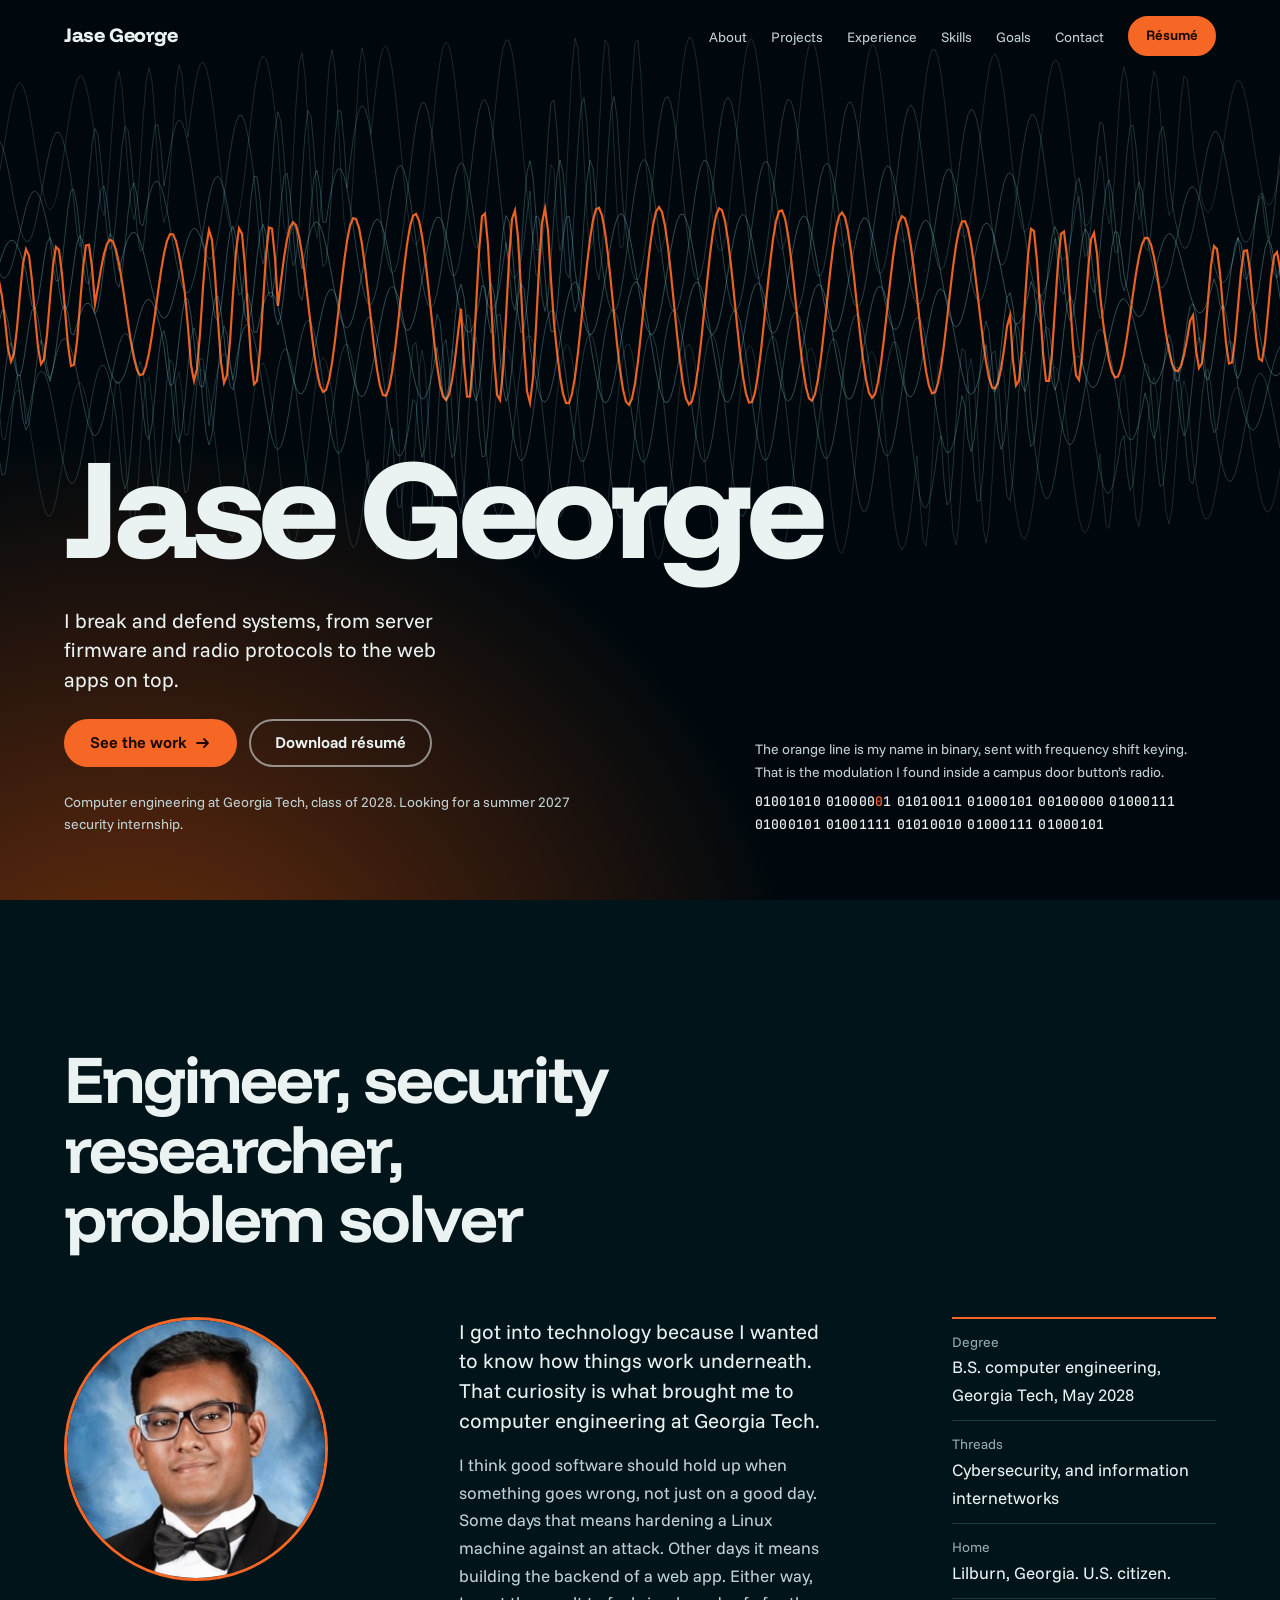
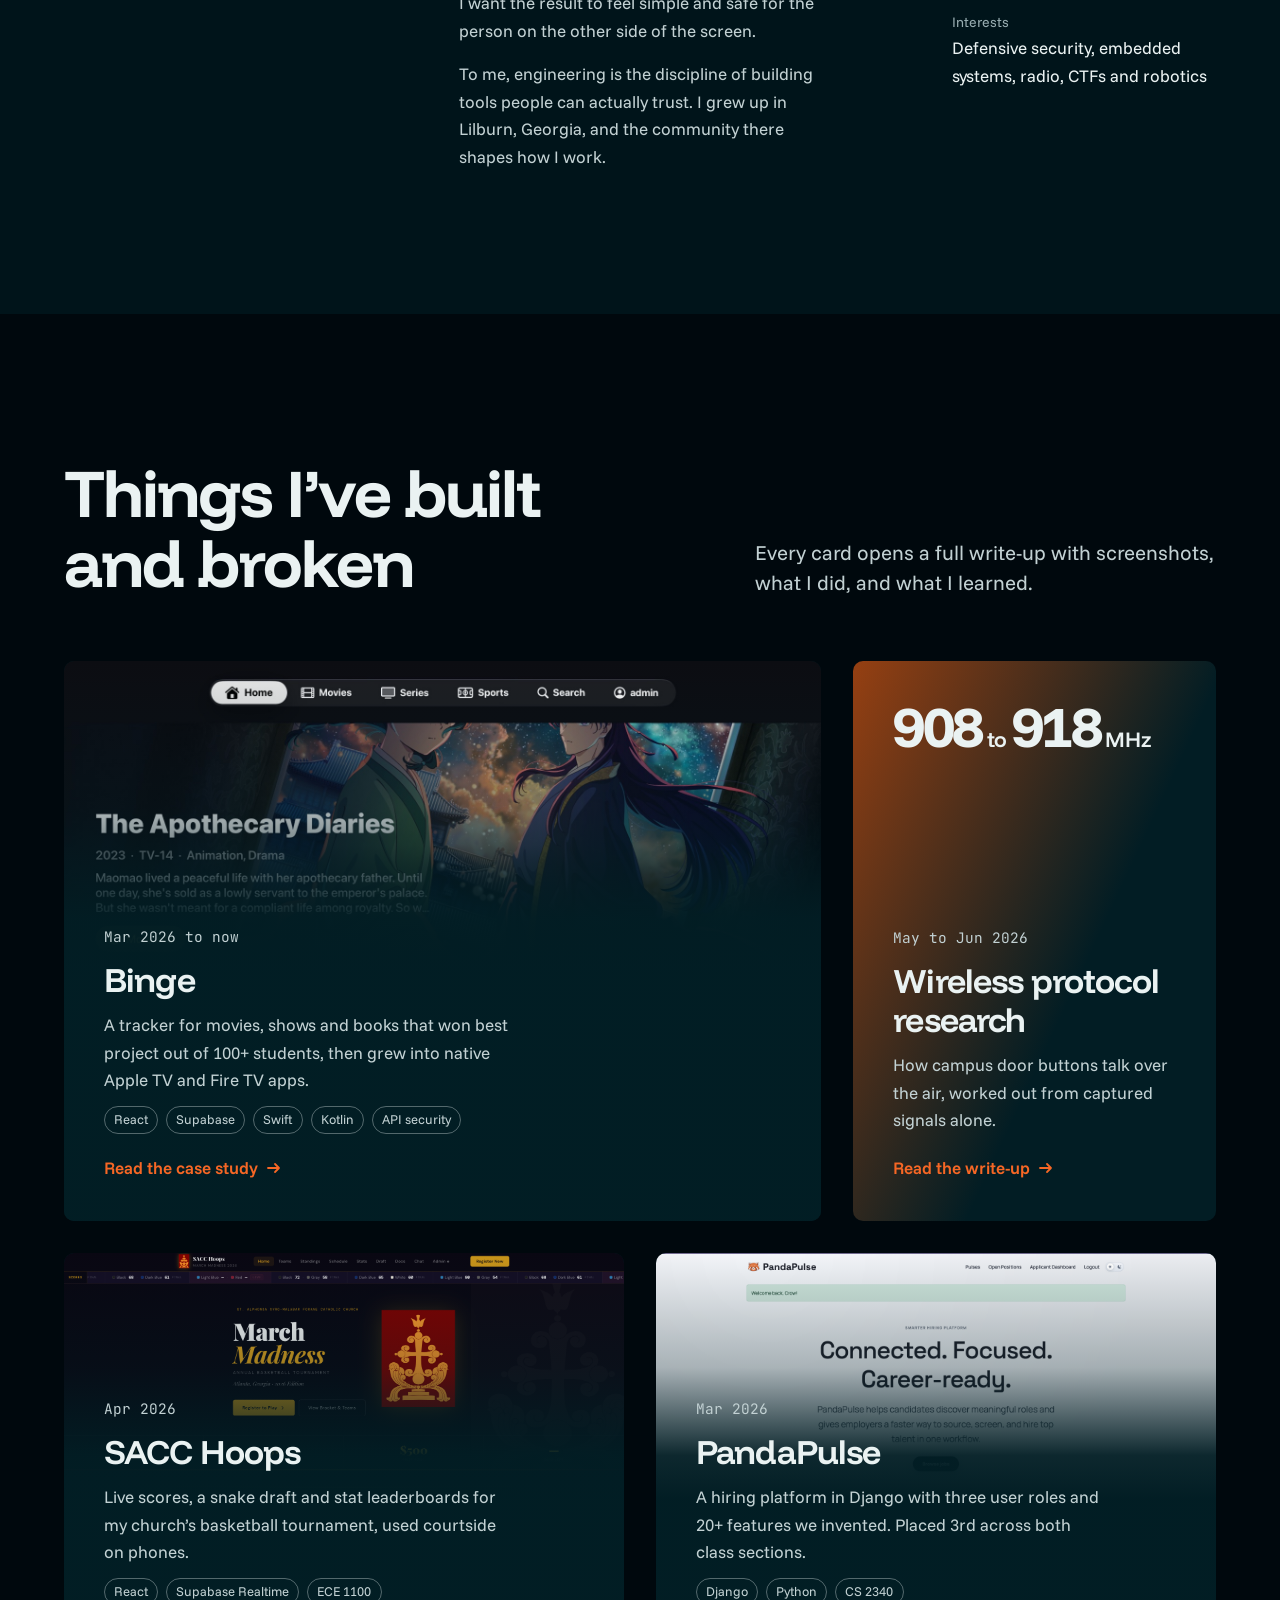
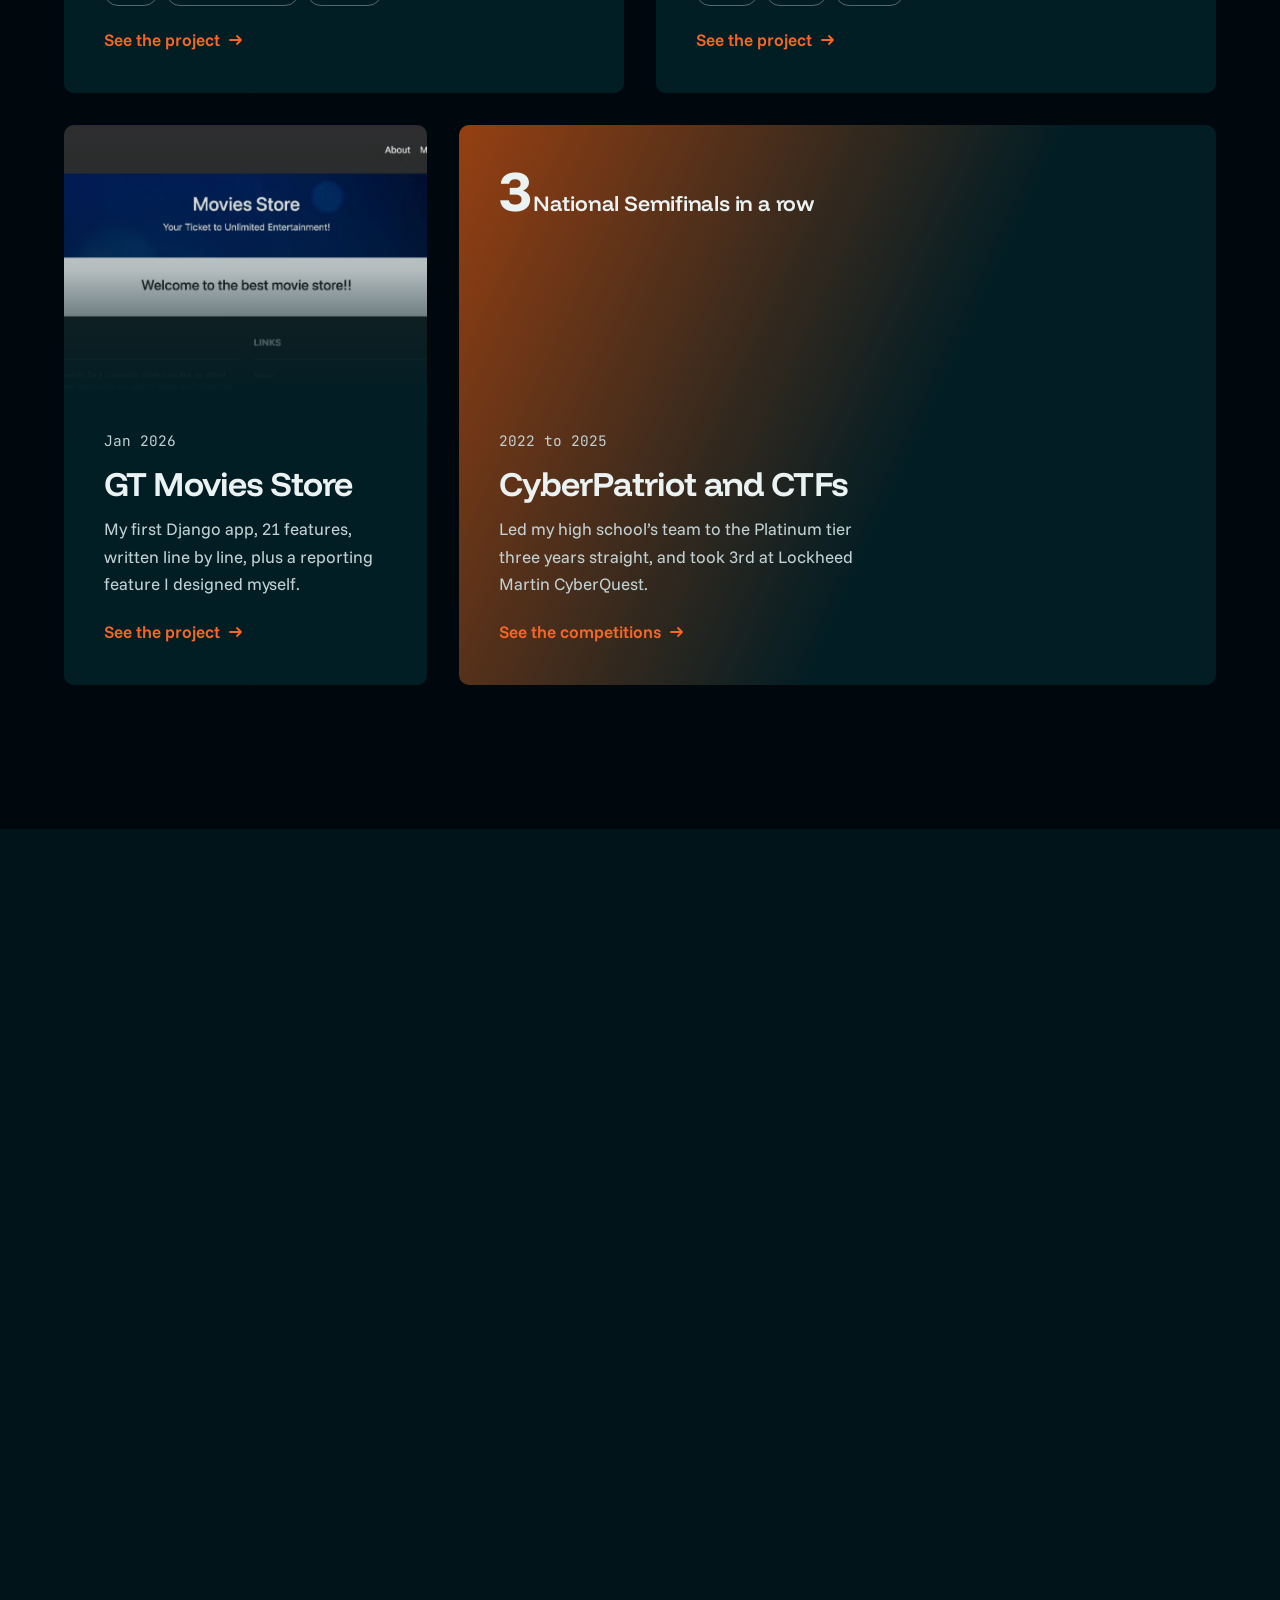
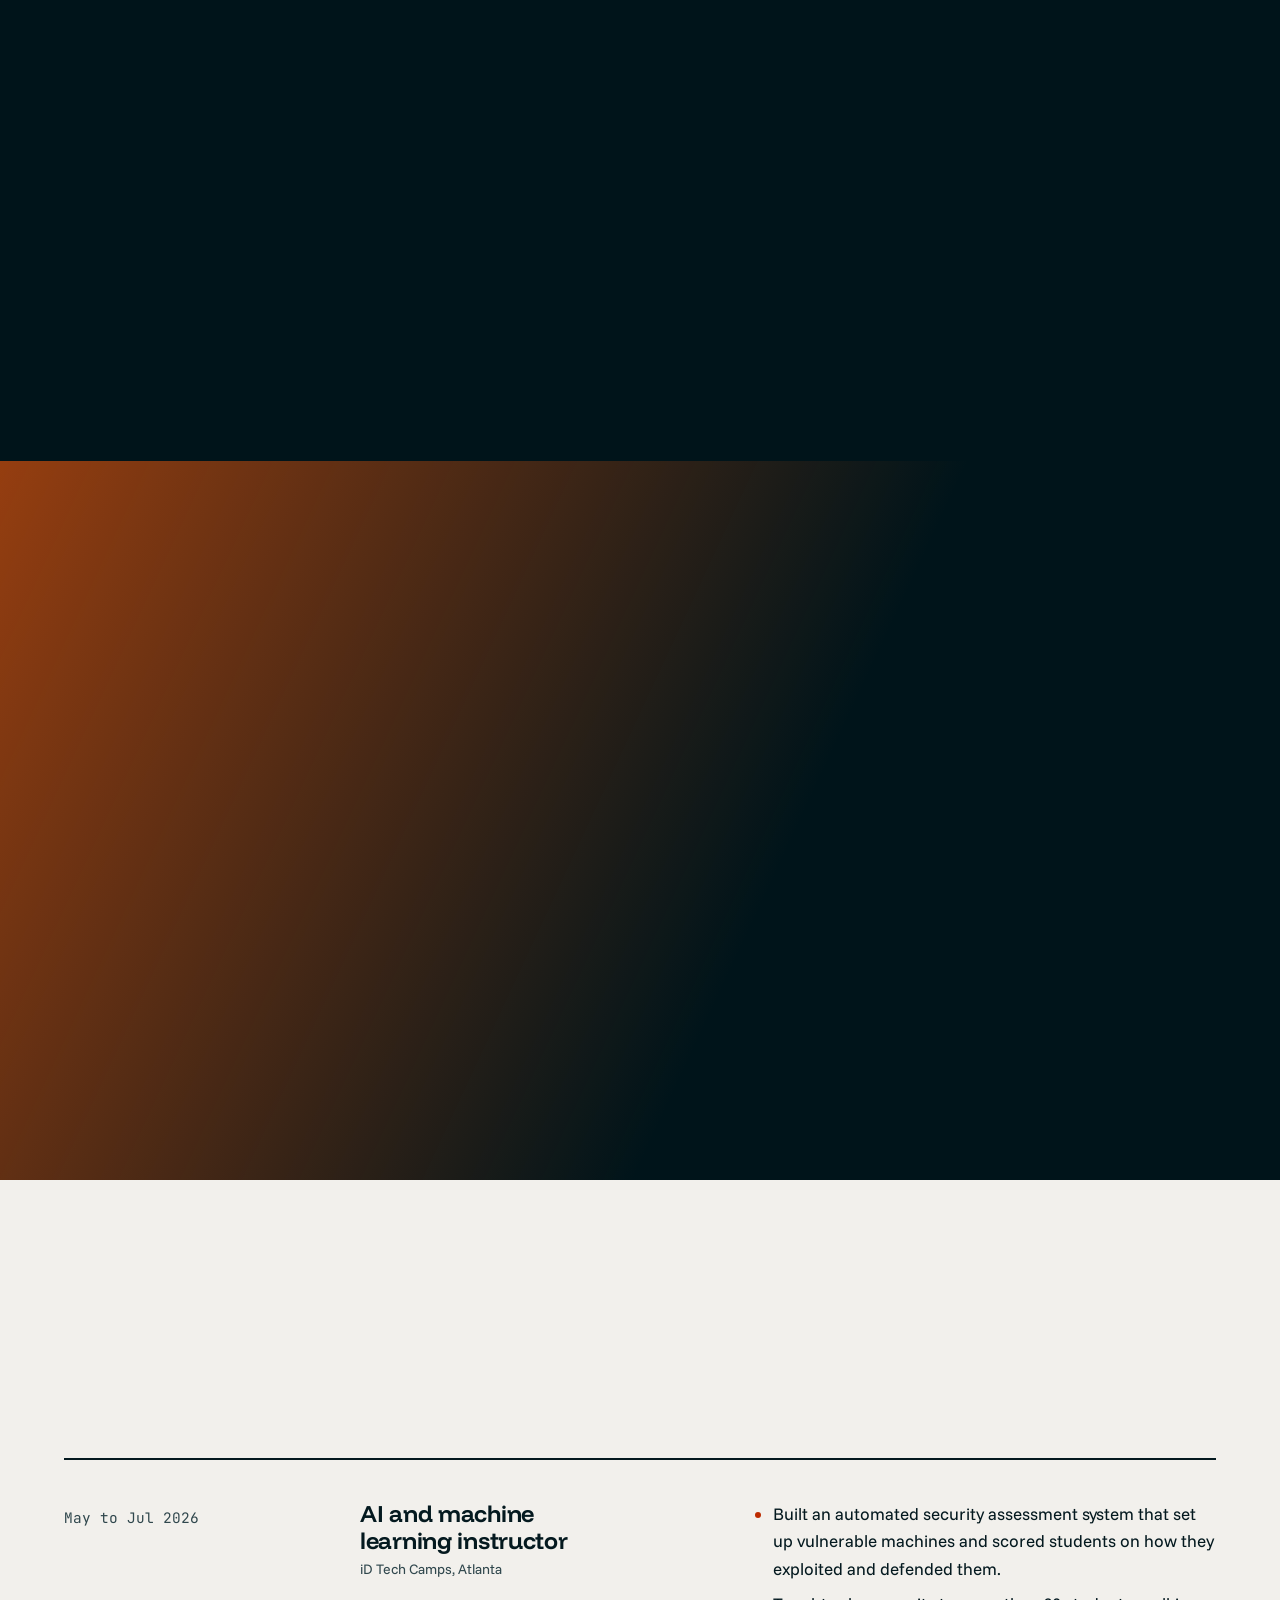
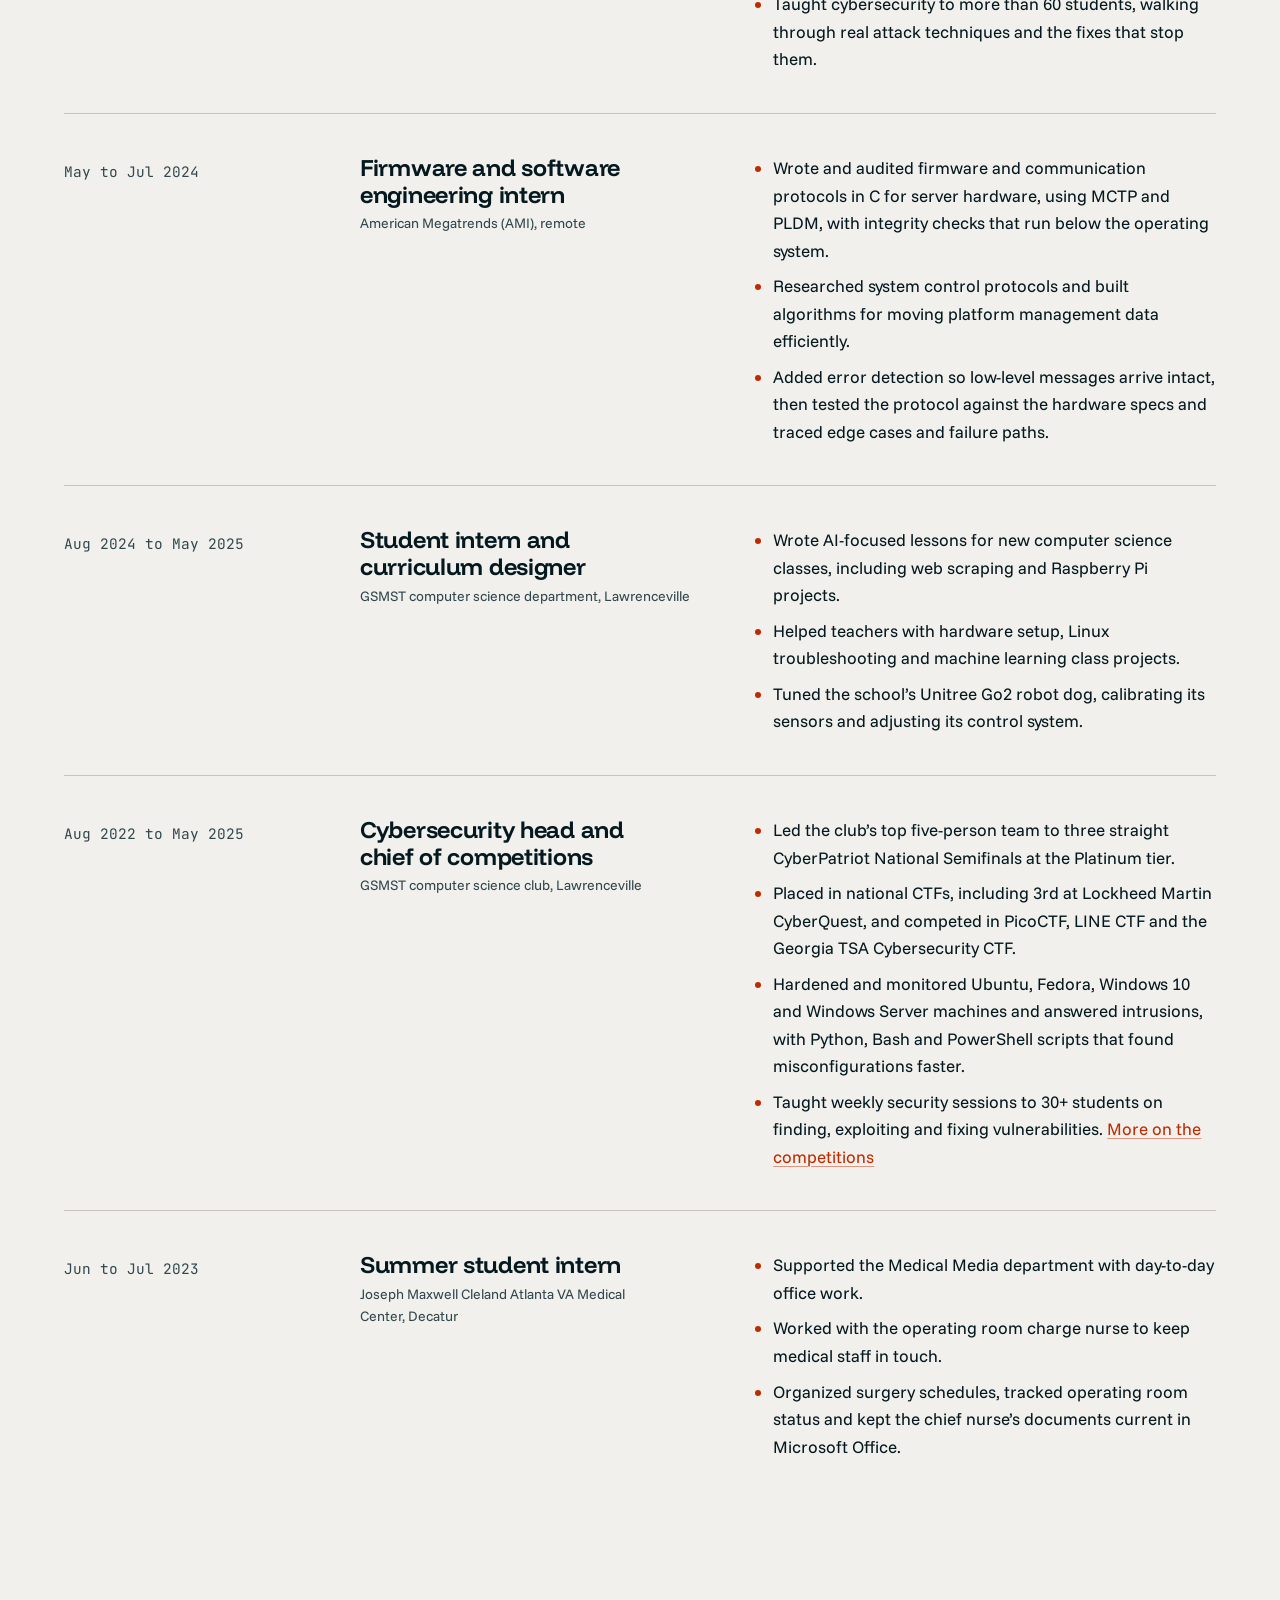
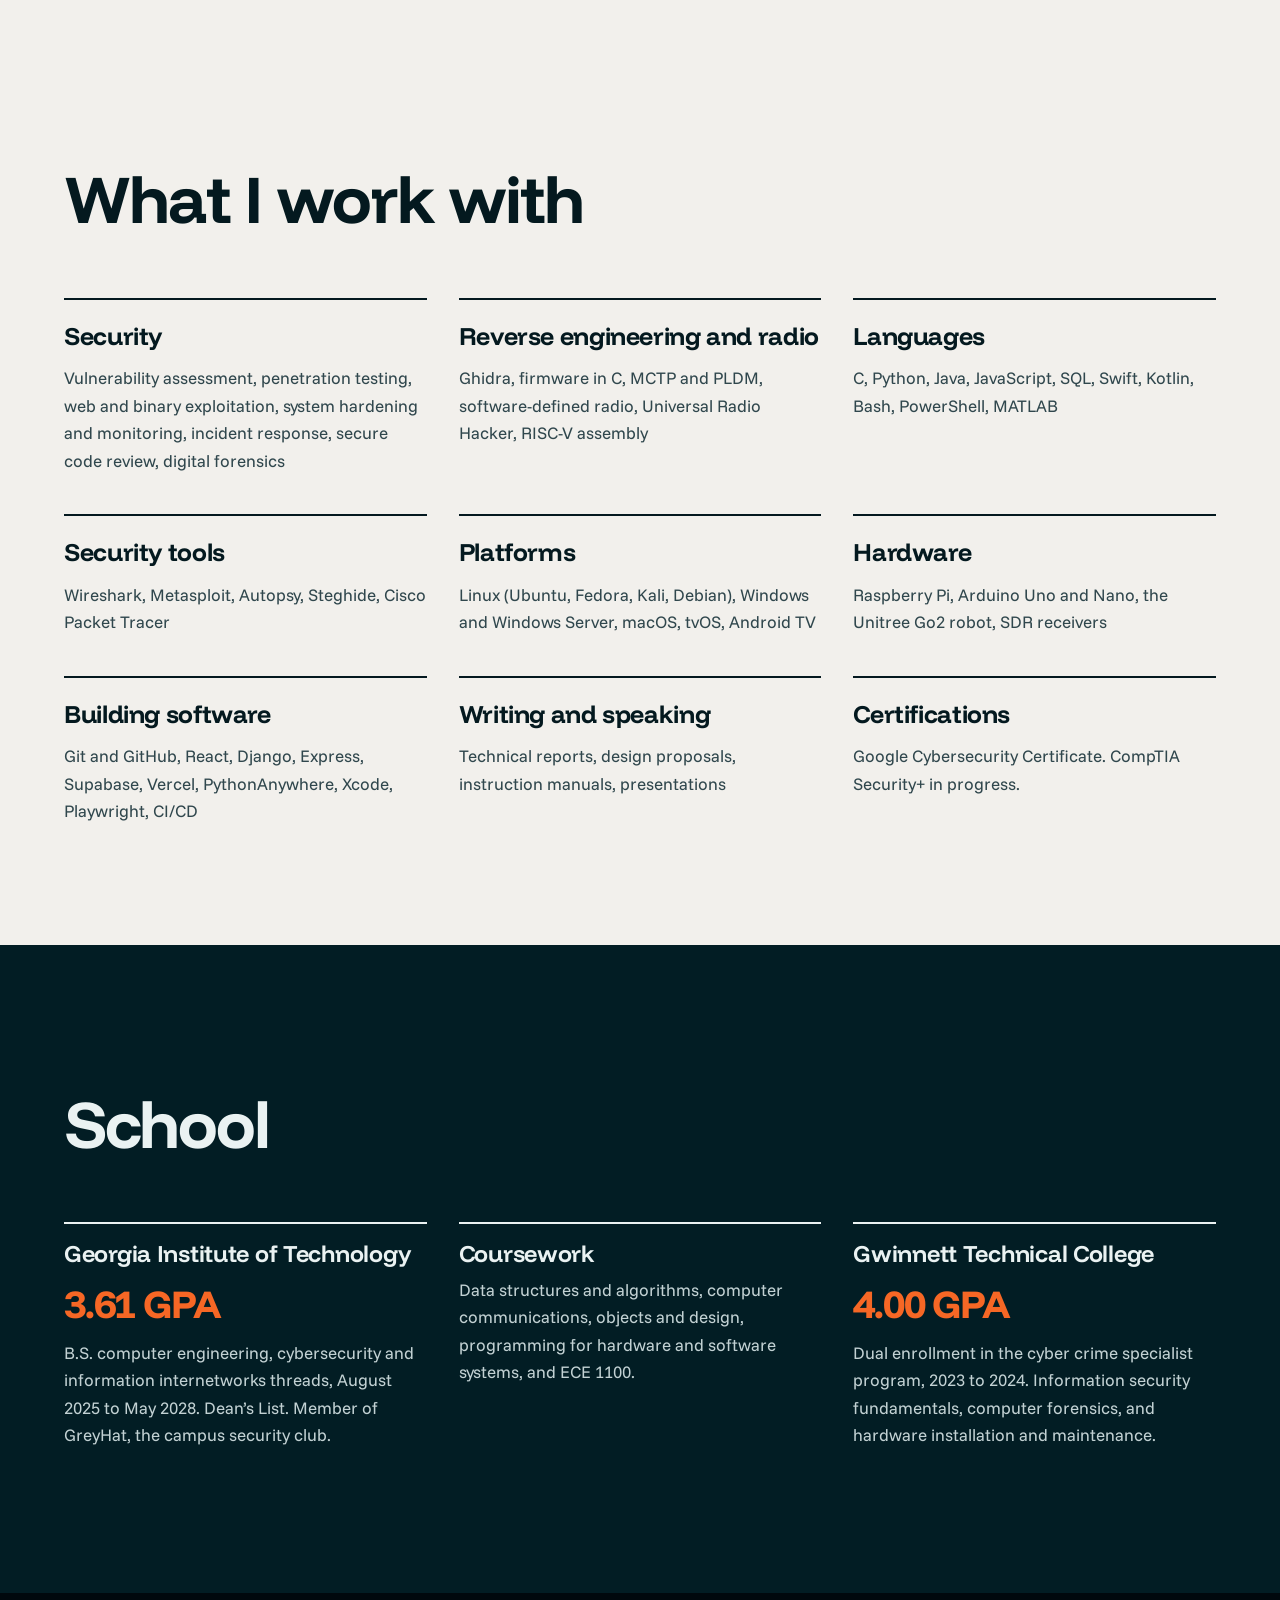
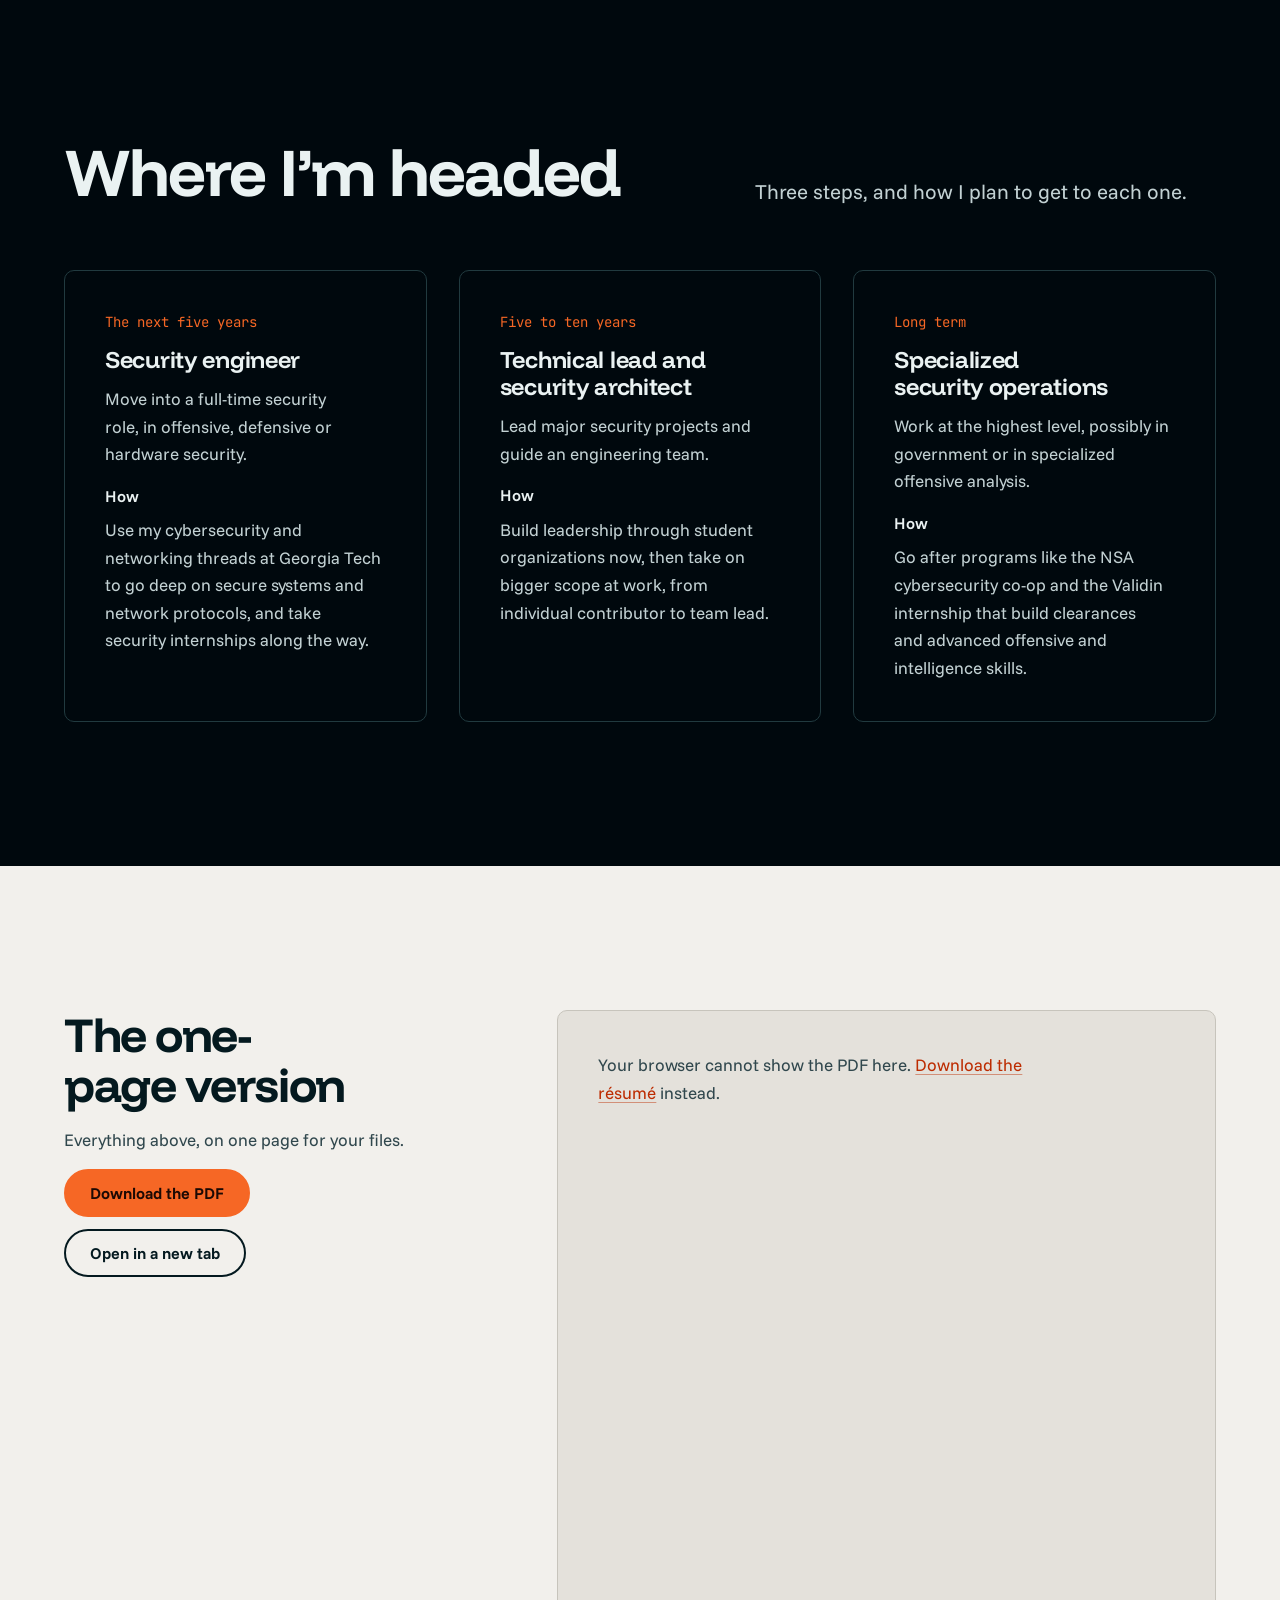
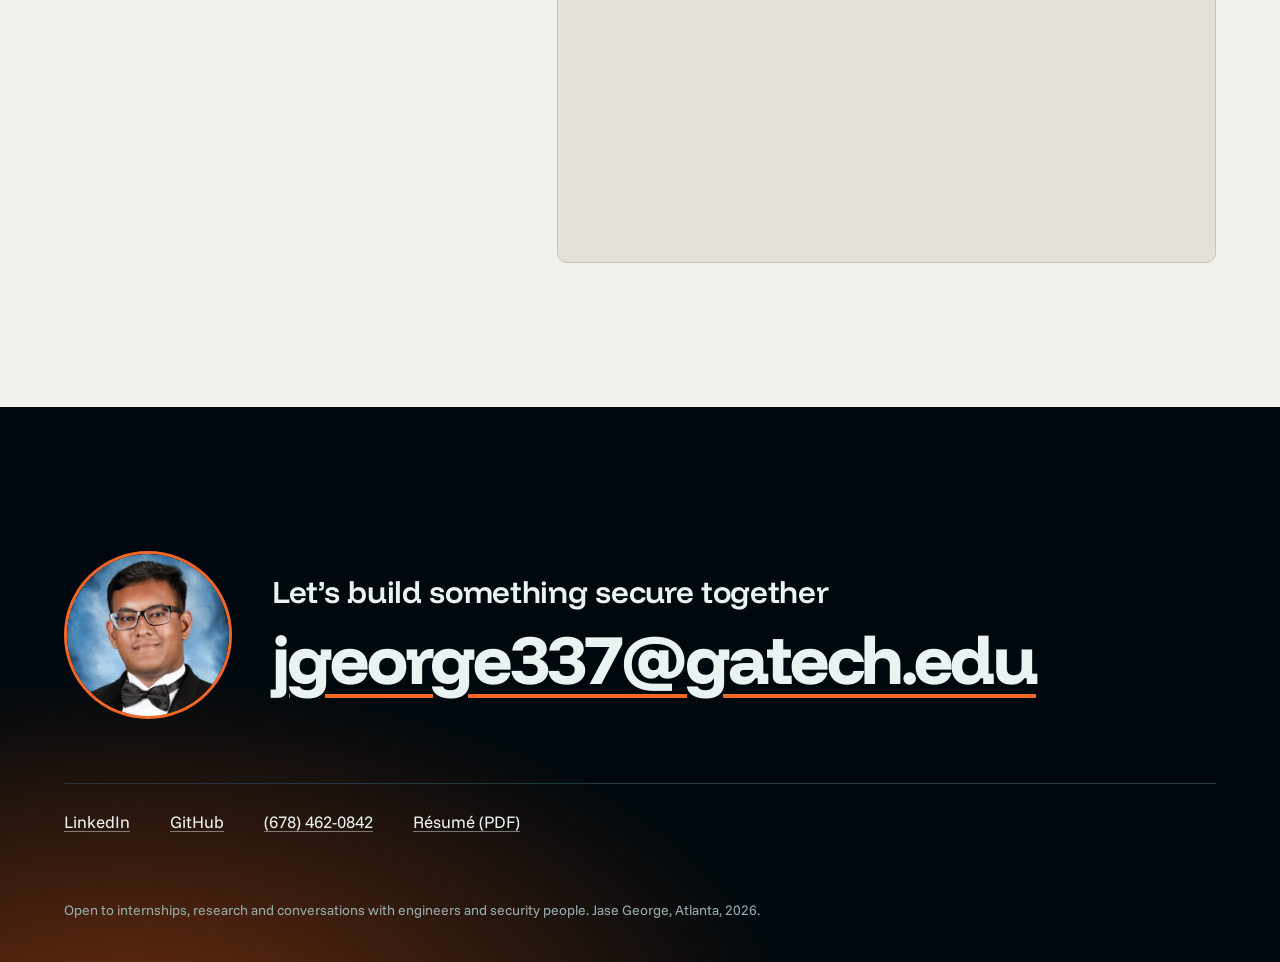
==== commit 3799fe43: "Redesign site, add Binge stages with new screenshots, add wireless research page" ====
--- a/index.html
+++ b/index.html
@@ -4,115 +4,149 @@
   <meta charset="UTF-8" />
   <meta name="viewport" content="width=device-width, initial-scale=1.0" />
   <title>Jase George, computer engineering at Georgia Tech</title>
-  <meta name="description" content="Jase George studies computer engineering at Georgia Tech and works on security, from server firmware to web apps. Projects, experience and résumé." />
+  <meta name="description" content="Jase George studies computer engineering at Georgia Tech and works on security, from server firmware and radio protocols to web apps. Projects, experience and résumé." />
+  <script>document.documentElement.classList.add('js')</script>
   <link rel="preconnect" href="https://fonts.googleapis.com" />
   <link rel="preconnect" href="https://fonts.gstatic.com" crossorigin />
-  <link href="https://fonts.googleapis.com/css2?family=Funnel+Display:wght@500;600;700;800&family=Funnel+Sans:wght@400;500;600&family=JetBrains+Mono:wght@400;500&display=swap" rel="stylesheet" />
+  <link href="https://fonts.googleapis.com/css2?family=Funnel+Display:wght@500;600;700;800&family=Funnel+Sans:wght@400;500;600;700&family=JetBrains+Mono:wght@400;500&display=swap" rel="stylesheet" />
   <link rel="stylesheet" href="assets/site.css" />
+  <script src="assets/site.js" defer></script>
 </head>
 <body>
 
-  <header class="hero is-field" id="top">
-    <nav class="container site-top" aria-label="Sections">
+  <nav class="nav" aria-label="Site">
+    <div class="container">
+      <a class="wordmark" href="#top">Jase George</a>
       <ul>
-        <li><a href="#work">Work</a></li>
-        <li><a href="#binge">Binge</a></li>
-        <li><a href="#wireless">Wireless research</a></li>
+        <li><a href="#about">About</a></li>
+        <li><a href="#work">Projects</a></li>
         <li><a href="#experience">Experience</a></li>
+        <li><a href="#skills">Skills</a></li>
+        <li><a href="#goals">Goals</a></li>
         <li><a href="#contact">Contact</a></li>
+        <li class="keep"><a class="btn is-small" href="Jase_George_Resume.pdf">Résumé</a></li>
       </ul>
-      <a href="Jase_George_Resume.pdf">Résumé (PDF)</a>
-    </nav>
-    <div class="container hero-body">
+    </div>
+  </nav>
+
+  <header class="hero" id="top">
+    <canvas data-fsk="JASE GEORGE" aria-hidden="true"></canvas>
+    <div class="container hero-inner">
+      <h1>Jase George</h1>
       <div class="hero-copy">
-        <h1>Jase<br />George</h1>
-        <p class="lede">I break and defend systems, from server firmware to web apps.</p>
+        <p class="lede">I break and defend systems, from server firmware and radio protocols to the web apps on top.</p>
         <div class="actions">
-          <a class="btn" href="Jase_George_Resume.pdf">Download résumé</a>
-          <a class="btn is-plain" href="mailto:jgeorge337@gatech.edu">Email me</a>
-        </div>
-        <p class="status quiet">Computer engineering at Georgia Tech, class of 2028. Looking for a summer 2027 security internship.</p>
-      </div>
-      <figure class="hero-shot">
-        <img src="images/binge/oct-2026/tv-home.jpg" width="1600" height="900" alt="Binge running on Apple TV, with a tab bar, a banner for The Apothecary Diaries and a Continue Watching row" fetchpriority="high" />
-        <figcaption>Binge on Apple TV, a native app I wrote in October 2026. It began as a class project in April.</figcaption>
-      </figure>
+          <a class="btn" href="#work">See the work<svg class="arrow" aria-hidden="true" viewBox="0 0 16 16" width="16" height="16"><path d="M2 8h11M9 4l4 4-4 4" fill="none" stroke="currentColor" stroke-width="1.8" stroke-linecap="round" stroke-linejoin="round"/></svg></a>
+          <a class="btn is-ghost" href="Jase_George_Resume.pdf">Download résumé</a>
+        </div>
+        <p class="status">Computer engineering at Georgia Tech, class of 2028. Looking for a summer 2027 security internship.</p>
+      </div>
+      <div class="bits">
+        <p>The orange line is my name in binary, sent with frequency shift keying. That is the modulation I found inside a campus door button’s radio.</p>
+        <p class="stream" aria-label="JASE GEORGE in 8-bit ASCII"><span class="gap"><b>0</b><b>1</b><b>0</b><b>0</b><b>1</b><b>0</b><b>1</b><b>0</b></span><span class="gap"><b>0</b><b>1</b><b>0</b><b>0</b><b>0</b><b>0</b><b>0</b><b>1</b></span><span class="gap"><b>0</b><b>1</b><b>0</b><b>1</b><b>0</b><b>0</b><b>1</b><b>1</b></span><span class="gap"><b>0</b><b>1</b><b>0</b><b>0</b><b>0</b><b>1</b><b>0</b><b>1</b></span><span class="gap"><b>0</b><b>0</b><b>1</b><b>0</b><b>0</b><b>0</b><b>0</b><b>0</b></span><span class="gap"><b>0</b><b>1</b><b>0</b><b>0</b><b>0</b><b>1</b><b>1</b><b>1</b></span><span class="gap"><b>0</b><b>1</b><b>0</b><b>0</b><b>0</b><b>1</b><b>0</b><b>1</b></span><span class="gap"><b>0</b><b>1</b><b>0</b><b>0</b><b>1</b><b>1</b><b>1</b><b>1</b></span><span class="gap"><b>0</b><b>1</b><b>0</b><b>1</b><b>0</b><b>0</b><b>1</b><b>0</b></span><span class="gap"><b>0</b><b>1</b><b>0</b><b>0</b><b>0</b><b>1</b><b>1</b><b>1</b></span><span class="gap"><b>0</b><b>1</b><b>0</b><b>0</b><b>0</b><b>1</b><b>0</b><b>1</b></span></p>
+      </div>
     </div>
   </header>
 
   <main>
-    <section class="band is-paper" id="work" aria-labelledby="work-h">
-      <div class="container">
-        <div class="head">
-          <h2 id="work-h">Work, newest first</h2>
-          <p class="quiet">Each entry links to screenshots and the details. The two security projects are near the top.</p>
-        </div>
-        <table class="ledger">
-          <thead>
-            <tr><th scope="col">When</th><th scope="col">What</th><th scope="col">Kind</th><th scope="col">Details</th></tr>
-          </thead>
-          <tbody>
-            <tr>
-              <td class="when"><time>Mar 2026 to now</time></td>
-              <td class="what"><h3><a href="projects/binge.html">Binge</a></h3><p>A tracker for movies, shows and books. I hardened its API, then wrote its Apple TV and Fire TV apps.</p></td>
-              <td class="kind">Team project, CS 2340. Best project of 100+ students.</td>
-              <td class="go"><a href="projects/binge.html">Case study</a></td>
-            </tr>
-            <tr>
-              <td class="when"><time>May to Jul 2026</time></td>
-              <td class="what"><h3><a href="#experience">Security lab for iD Tech</a></h3><p>A system that set up vulnerable machines for students and scored how they attacked and defended them.</p></td>
-              <td class="kind">Job, AI and machine learning instructor</td>
-              <td class="go"><a href="#experience">Role</a></td>
-            </tr>
-            <tr>
-              <td class="when"><time>May to Jun 2026</time></td>
-              <td class="what"><h3><a href="projects/wireless.html">Wireless protocol research</a></h3><p>Worked out how campus door-opener buttons talk over 900 MHz, from captured radio signals alone.</p></td>
-              <td class="kind">Independent research</td>
-              <td class="go"><a href="projects/wireless.html">Write-up</a></td>
-            </tr>
-            <tr>
-              <td class="when"><time>Apr 2026</time></td>
-              <td class="what"><h3><a href="projects/discovery.html">SACC Hoops</a></h3><p>Live scores, a snake draft and stats for my church’s basketball tournament, used courtside on phones.</p></td>
-              <td class="kind">ECE 1100 discovery project</td>
-              <td class="go"><a href="projects/discovery.html">Project</a></td>
-            </tr>
-            <tr>
-              <td class="when"><time>Mar 2026</time></td>
-              <td class="what"><h3><a href="projects/pandapulse.html">PandaPulse</a></h3><p>A hiring site in Django with three user roles. Placed third across both class sections.</p></td>
-              <td class="kind">Team project, CS 2340</td>
-              <td class="go"><a href="projects/pandapulse.html">Project</a></td>
-            </tr>
-            <tr>
-              <td class="when"><time>Jan 2026</time></td>
-              <td class="what"><h3><a href="projects/gtmovies.html">GT Movies Store</a></h3><p>My first Django app, with a review-reporting feature I designed myself.</p></td>
-              <td class="kind">Course project</td>
-              <td class="go"><a href="projects/gtmovies.html">Project</a></td>
-            </tr>
-            <tr>
-              <td class="when"><time>May to Jul 2024</time></td>
-              <td class="what"><h3><a href="#experience">Firmware at AMI</a></h3><p>MCTP and PLDM protocol code in C for server hardware, with integrity checks below the OS.</p></td>
-              <td class="kind">Internship</td>
-              <td class="go"><a href="#experience">Role</a></td>
-            </tr>
-            <tr>
-              <td class="when"><time>2022 to 2025</time></td>
-              <td class="what"><h3><a href="projects/cyberpatriot.html">CyberPatriot and CTFs</a></h3><p>Three straight National Semifinals, and 3rd place at Lockheed Martin CyberQuest.</p></td>
-              <td class="kind">Competition team lead</td>
-              <td class="go"><a href="projects/cyberpatriot.html">Project</a></td>
-            </tr>
-          </tbody>
-        </table>
-      </div>
-    </section>
-
-    <section class="band is-well" id="binge" aria-labelledby="binge-h">
+    <section class="band" id="about" aria-labelledby="about-h">
+      <div class="container">
+        <div class="sec-head reveal">
+          <h2 id="about-h">Engineer, security researcher, problem solver</h2>
+        </div>
+        <div class="about reveal">
+          <figure class="about-photo"><img src="images/personal/headshot.jpg" width="369" height="369" alt="Jase George" loading="lazy" /></figure>
+          <div class="about-text">
+            <p>I got into technology because I wanted to know how things work underneath. That curiosity is what brought me to computer engineering at Georgia Tech.</p>
+            <p>I think good software should hold up when something goes wrong, not just on a good day. Some days that means hardening a Linux machine against an attack. Other days it means building the backend of a web app. Either way, I want the result to feel simple and safe for the person on the other side of the screen.</p>
+            <p>To me, engineering is the discipline of building tools people can actually trust. I grew up in Lilburn, Georgia, and the community there shapes how I work.</p>
+          </div>
+          <dl class="about-facts">
+            <div><dt>Degree</dt><dd>B.S. computer engineering, Georgia Tech, May 2028</dd></div>
+            <div><dt>Threads</dt><dd>Cybersecurity, and information internetworks</dd></div>
+            <div><dt>Home</dt><dd>Lilburn, Georgia. U.S. citizen.</dd></div>
+            <div><dt>Interests</dt><dd>Defensive security, embedded systems, radio, CTFs and robotics</dd></div>
+          </dl>
+        </div>
+      </div>
+    </section>
+
+    <section class="band is-deep" id="work" aria-labelledby="work-h">
+      <div class="container">
+        <div class="sec-head reveal">
+          <h2 id="work-h">Things I’ve built and broken</h2>
+          <p class="lede">Every card opens a full write-up with screenshots, what I did, and what I learned.</p>
+        </div>
+        <ul class="cards">
+          <li class="card is-wide reveal">
+            <img src="images/binge/oct-2026/tv-home.jpg" alt="" loading="lazy" />
+            <div class="card-body">
+              <time>Mar 2026 to now</time>
+              <h3><a href="projects/binge.html">Binge</a></h3>
+              <p>A tracker for movies, shows and books that won best project out of 100+ students, then grew into native Apple TV and Fire TV apps.</p>
+              <ul class="tags"><li>React</li><li>Supabase</li><li>Swift</li><li>Kotlin</li><li>API security</li></ul>
+              <span class="more">Read the case study<svg class="arrow" aria-hidden="true" viewBox="0 0 16 16" width="16" height="16"><path d="M2 8h11M9 4l4 4-4 4" fill="none" stroke="currentColor" stroke-width="1.8" stroke-linecap="round" stroke-linejoin="round"/></svg></span>
+            </div>
+          </li>
+          <li class="card is-type reveal">
+            <div class="card-body">
+              <p class="figure" aria-hidden="true">908<small> to </small>918<small> MHz</small></p>
+              <time>May to Jun 2026</time>
+              <h3><a href="projects/wireless.html">Wireless protocol research</a></h3>
+              <p>How campus door buttons talk over the air, worked out from captured signals alone.</p>
+              <span class="more">Read the write-up<svg class="arrow" aria-hidden="true" viewBox="0 0 16 16" width="16" height="16"><path d="M2 8h11M9 4l4 4-4 4" fill="none" stroke="currentColor" stroke-width="1.8" stroke-linecap="round" stroke-linejoin="round"/></svg></span>
+            </div>
+          </li>
+          <li class="card is-half reveal">
+            <img src="images/discovery/home.png" alt="" loading="lazy" />
+            <div class="card-body">
+              <time>Apr 2026</time>
+              <h3><a href="projects/discovery.html">SACC Hoops</a></h3>
+              <p>Live scores, a snake draft and stat leaderboards for my church’s basketball tournament, used courtside on phones.</p>
+              <ul class="tags"><li>React</li><li>Supabase Realtime</li><li>ECE 1100</li></ul>
+              <span class="more">See the project<svg class="arrow" aria-hidden="true" viewBox="0 0 16 16" width="16" height="16"><path d="M2 8h11M9 4l4 4-4 4" fill="none" stroke="currentColor" stroke-width="1.8" stroke-linecap="round" stroke-linejoin="round"/></svg></span>
+            </div>
+          </li>
+          <li class="card is-half reveal">
+            <img src="images/pandapulse/pandapulse-landing-page.png" alt="" loading="lazy" />
+            <div class="card-body">
+              <time>Mar 2026</time>
+              <h3><a href="projects/pandapulse.html">PandaPulse</a></h3>
+              <p>A hiring platform in Django with three user roles and 20+ features we invented. Placed 3rd across both class sections.</p>
+              <ul class="tags"><li>Django</li><li>Python</li><li>CS 2340</li></ul>
+              <span class="more">See the project<svg class="arrow" aria-hidden="true" viewBox="0 0 16 16" width="16" height="16"><path d="M2 8h11M9 4l4 4-4 4" fill="none" stroke="currentColor" stroke-width="1.8" stroke-linecap="round" stroke-linejoin="round"/></svg></span>
+            </div>
+          </li>
+          <li class="card reveal">
+            <img src="images/gtmovies/gt-movies-store-homepage.png" alt="" loading="lazy" />
+            <div class="card-body">
+              <time>Jan 2026</time>
+              <h3><a href="projects/gtmovies.html">GT Movies Store</a></h3>
+              <p>My first Django app, 21 features, written line by line, plus a reporting feature I designed myself.</p>
+              <span class="more">See the project<svg class="arrow" aria-hidden="true" viewBox="0 0 16 16" width="16" height="16"><path d="M2 8h11M9 4l4 4-4 4" fill="none" stroke="currentColor" stroke-width="1.8" stroke-linecap="round" stroke-linejoin="round"/></svg></span>
+            </div>
+          </li>
+          <li class="card is-wide is-type reveal">
+            <div class="card-body">
+              <p class="figure" aria-hidden="true">3<small> National Semifinals in a row</small></p>
+              <time>2022 to 2025</time>
+              <h3><a href="projects/cyberpatriot.html">CyberPatriot and CTFs</a></h3>
+              <p>Led my high school’s team to the Platinum tier three years straight, and took 3rd at Lockheed Martin CyberQuest.</p>
+              <span class="more">See the competitions<svg class="arrow" aria-hidden="true" viewBox="0 0 16 16" width="16" height="16"><path d="M2 8h11M9 4l4 4-4 4" fill="none" stroke="currentColor" stroke-width="1.8" stroke-linecap="round" stroke-linejoin="round"/></svg></span>
+            </div>
+          </li>
+        </ul>
+      </div>
+    </section>
+
+    <section class="band" id="binge" aria-labelledby="binge-h">
       <div class="container story">
-        <div class="story-copy">
+        <div class="story-copy reveal">
           <h2 id="binge-h">Binge kept going after the grade</h2>
-          <p>Five of us built it for CS 2340 in April and it won best project. I kept working on it. By October I had written most of the new code, including two native TV apps.</p>
+          <p>Five of us built it for CS 2340 in April and it won best project. I kept working on it. By October I had written most of the new code, including two native TV apps and the security fixes for its API.</p>
           <p><a href="projects/binge.html">See every stage, with screenshots</a></p>
         </div>
-        <figure class="story-chart">
+        <figure class="story-chart reveal">
           <svg class="chart" viewBox="0 0 640 300" role="img" aria-labelledby="chart-t chart-d">
             <title id="chart-t">Binge commits per month, March to October 2026</title>
             <desc id="chart-d">Mar 6 commits, 0 mine. Apr 300 commits, 111 mine. May 10 commits, 10 mine. Jun 15 commits, 9 mine. Jul 108 commits, 23 mine. Aug 1 commit, 0 mine. Sep 8 commits, 1 mine. Oct 65 commits, 60 mine.</desc>
@@ -148,116 +182,213 @@
             <text x="600.0" y="286" text-anchor="middle">Oct</text>
             <line class="axis" x1="0" x2="640" y1="262" y2="262"/>
           </svg>
-          <figcaption class="key"><span><i class="k-mine"></i>My commits</span><span><i class="k-team"></i>The rest of the team</span><span>Counted from the main branch, March to October 2026</span></figcaption>
+          <figcaption class="key"><span><i class="k-mine"></i>My commits</span><span><i class="k-team"></i>The rest of the team</span><span>Main branch, March to October 2026</span></figcaption>
         </figure>
+        <dl class="stats reveal">
+          <div><dt>Movies in the catalog</dt><dd>78,357</dd></div>
+          <div><dt>TV shows</dt><dd>21,446</dd></div>
+          <div><dt>Books</dt><dd>29,788</dd></div>
+          <div><dt>Lines in the two TV apps</dt><dd>17,000</dd></div>
+        </dl>
         <ol class="stages">
-          <li class="stage">
+          <li class="stage reveal">
             <img src="images/binge/apr-2026/dashboard-stats-and-annual-recap.png" alt="The April 2026 Binge dashboard with watch stats and a yearly recap" loading="lazy" />
             <time>Mar to Apr 2026</time>
             <h3>The class project</h3>
-            <p>A social tracker with a forum and watch rooms. I built the AI chatbot, the episode tracker and the security fixes.</p>
-          </li>
-          <li class="stage">
+            <p>A social tracker with a forum and watch rooms. I built the AI chatbot, the episode tracker, live TV and the security fixes.</p>
+          </li>
+          <li class="stage reveal">
             <div class="phone-pair">
               <img src="images/binge/oct-2026/phone-home.jpg" alt="Binge home screen on a phone" loading="lazy" />
-              <img src="images/binge/oct-2026/phone-title.jpg" alt="A show's page on a phone" loading="lazy" />
+              <img src="images/binge/oct-2026/phone-title.jpg" alt="A show’s page on a phone" loading="lazy" />
             </div>
             <time>May to Sep 2026</time>
             <h3>Phones and profiles</h3>
             <p>Over the summer we rebuilt it for phones, added household profiles with a kids filter, and wrote end-to-end tests.</p>
           </li>
-          <li class="stage">
-            <img src="images/binge/oct-2026/web-ask.jpg" alt="Ask binge. answering the search a slow burn thriller set on a boat with seven film picks" loading="lazy" />
+          <li class="stage reveal">
+            <img src="images/binge/oct-2026/tv-title.jpg" alt="The Squid Game title page in the Binge Apple TV app" loading="lazy" />
             <time>Oct 2026</time>
             <h3>Apple TV and Fire TV</h3>
-            <p>I rebuilt the site like a streaming service and wrote native TV apps in Swift and Kotlin, about 17,000 lines.</p>
+            <p>I rebuilt the site like a streaming service and wrote native TV apps in Swift and Kotlin.</p>
           </li>
         </ol>
       </div>
     </section>
 
-    <section class="band is-night" id="wireless" aria-labelledby="wireless-h">
+    <section class="band is-wash" id="wireless" aria-labelledby="wireless-h">
       <div class="container signal">
-        <p class="big" aria-hidden="true">908<small> to </small>918<small> MHz</small></p>
-        <div class="copy">
+        <p class="big reveal" aria-hidden="true">908<small> to </small>918<small> MHz</small></p>
+        <div class="copy reveal">
           <h2 id="wireless-h">Reading a door button’s radio</h2>
-          <p>The accessibility buttons on several campus buildings open their doors over the air. With a software-defined radio and Universal Radio Hacker I worked out their protocol from captures alone. I only listened. I never transmitted or replayed anything.</p>
-          <p><a href="projects/wireless.html">Read the write-up</a></p>
-        </div>
-        <dl class="findings">
+          <p>The accessibility buttons on several campus buildings open their doors over the air. With a software-defined radio and Universal Radio Hacker I worked out their protocol from captures alone, with no datasheet. I only listened. I never transmitted or replayed anything.</p>
+          <p><a class="btn is-ghost" href="projects/wireless.html">Read the write-up<svg class="arrow" aria-hidden="true" viewBox="0 0 16 16" width="16" height="16"><path d="M2 8h11M9 4l4 4-4 4" fill="none" stroke="currentColor" stroke-width="1.8" stroke-linecap="round" stroke-linejoin="round"/></svg></a></p>
+        </div>
+        <dl class="findings reveal">
+          <div><dt>Band</dt><dd>900 MHz ISM</dd></div>
           <div><dt>Modulation</dt><dd>FSK</dd></div>
           <div><dt>Hopping</dt><dd>3 channels</dd></div>
-          <div><dt>Topology</dt><dd>One transmitter, many receivers</dd></div>
+          <div><dt>Topology</dt><dd>Point to multipoint</dd></div>
         </dl>
       </div>
     </section>
 
-    <section class="band is-paper" id="experience" aria-labelledby="exp-h">
-      <div class="container">
-        <div class="head">
-          <h2 id="exp-h">Experience</h2>
-          <p class="quiet">The full list, with dates, is on the <a href="Jase_George_Resume.pdf">résumé</a>.</p>
+    <section class="band is-bone" id="experience" aria-labelledby="exp-h">
+      <div class="container">
+        <div class="sec-head reveal">
+          <h2 id="exp-h">Where I’ve worked</h2>
+          <p>Five roles, newest first. The short version is on the <a href="Jase_George_Resume.pdf">résumé</a>.</p>
         </div>
         <ol class="roles">
-          <li class="role">
+          <li class="role reveal">
             <time>May to Jul 2026</time>
             <div class="who"><h3>AI and machine learning instructor</h3><p>iD Tech Camps, Atlanta</p></div>
-            <div class="did">
-              <p>Built a system that set up vulnerable machines and scored students on how they exploited and defended them.</p>
-              <p>Taught cybersecurity to more than 60 students, walking through real attacks and the fixes that stop them.</p>
-            </div>
-          </li>
-          <li class="role">
+            <ul class="did">
+              <li>Built an automated security assessment system that set up vulnerable machines and scored students on how they exploited and defended them.</li>
+              <li>Taught cybersecurity to more than 60 students, walking through real attack techniques and the fixes that stop them.</li>
+            </ul>
+          </li>
+          <li class="role reveal">
             <time>May to Jul 2024</time>
             <div class="who"><h3>Firmware and software engineering intern</h3><p>American Megatrends (AMI), remote</p></div>
-            <div class="did">
-              <p>Wrote and audited MCTP and PLDM protocol code in C for server hardware, adding integrity checks that run below the operating system.</p>
-              <p>Tested the protocol against the hardware specs and traced edge cases and failure paths in low-level code.</p>
-            </div>
-          </li>
-          <li class="role">
+            <ul class="did">
+              <li>Wrote and audited firmware and communication protocols in C for server hardware, using MCTP and PLDM, with integrity checks that run below the operating system.</li>
+              <li>Researched system control protocols and built algorithms for moving platform management data efficiently.</li>
+              <li>Added error detection so low-level messages arrive intact, then tested the protocol against the hardware specs and traced edge cases and failure paths.</li>
+            </ul>
+          </li>
+          <li class="role reveal">
+            <time>Aug 2024 to May 2025</time>
+            <div class="who"><h3>Student intern and curriculum designer</h3><p>GSMST computer science department, Lawrenceville</p></div>
+            <ul class="did">
+              <li>Wrote AI-focused lessons for new computer science classes, including web scraping and Raspberry Pi projects.</li>
+              <li>Helped teachers with hardware setup, Linux troubleshooting and machine learning class projects.</li>
+              <li>Tuned the school’s Unitree Go2 robot dog, calibrating its sensors and adjusting its control system.</li>
+            </ul>
+          </li>
+          <li class="role reveal">
             <time>Aug 2022 to May 2025</time>
             <div class="who"><h3>Cybersecurity head and chief of competitions</h3><p>GSMST computer science club, Lawrenceville</p></div>
-            <div class="did">
-              <p>Led a 30-member club and its top team to three CyberPatriot National Semifinals, hardening live systems and answering intrusions.</p>
-              <p>Wrote Python, Bash and PowerShell scripts that found misconfigurations faster. <a href="projects/cyberpatriot.html">More on the competitions</a></p>
-            </div>
+            <ul class="did">
+              <li>Led the club’s top five-person team to three straight CyberPatriot National Semifinals at the Platinum tier.</li>
+              <li>Placed in national CTFs, including 3rd at Lockheed Martin CyberQuest, and competed in PicoCTF, LINE CTF and the Georgia TSA Cybersecurity CTF.</li>
+              <li>Hardened and monitored Ubuntu, Fedora, Windows 10 and Windows Server machines and answered intrusions, with Python, Bash and PowerShell scripts that found misconfigurations faster.</li>
+              <li>Taught weekly security sessions to 30+ students on finding, exploiting and fixing vulnerabilities. <a href="projects/cyberpatriot.html">More on the competitions</a></li>
+            </ul>
+          </li>
+          <li class="role reveal">
+            <time>Jun to Jul 2023</time>
+            <div class="who"><h3>Summer student intern</h3><p>Joseph Maxwell Cleland Atlanta VA Medical Center, Decatur</p></div>
+            <ul class="did">
+              <li>Supported the Medical Media department with day-to-day office work.</li>
+              <li>Worked with the operating room charge nurse to keep medical staff in touch.</li>
+              <li>Organized surgery schedules, tracked operating room status and kept the chief nurse’s documents current in Microsoft Office.</li>
+            </ul>
           </li>
         </ol>
       </div>
     </section>
 
-    <section class="band is-well" aria-labelledby="school-h">
-      <div class="container split">
-        <div class="school">
+    <section class="band is-bone is-tight" id="skills" aria-labelledby="skills-h">
+      <div class="container">
+        <div class="sec-head reveal">
+          <h2 id="skills-h">What I work with</h2>
+        </div>
+        <dl class="skill-grid reveal">
+          <div><dt>Security</dt><dd>Vulnerability assessment, penetration testing, web and binary exploitation, system hardening and monitoring, incident response, secure code review, digital forensics</dd></div>
+          <div><dt>Reverse engineering and radio</dt><dd>Ghidra, firmware in C, MCTP and PLDM, software-defined radio, Universal Radio Hacker, RISC-V assembly</dd></div>
+          <div><dt>Languages</dt><dd>C, Python, Java, JavaScript, SQL, Swift, Kotlin, Bash, PowerShell, MATLAB</dd></div>
+          <div><dt>Security tools</dt><dd>Wireshark, Metasploit, Autopsy, Steghide, Cisco Packet Tracer</dd></div>
+          <div><dt>Platforms</dt><dd>Linux (Ubuntu, Fedora, Kali, Debian), Windows and Windows Server, macOS, tvOS, Android TV</dd></div>
+          <div><dt>Hardware</dt><dd>Raspberry Pi, Arduino Uno and Nano, the Unitree Go2 robot, SDR receivers</dd></div>
+          <div><dt>Building software</dt><dd>Git and GitHub, React, Django, Express, Supabase, Vercel, PythonAnywhere, Xcode, Playwright, CI/CD</dd></div>
+          <div><dt>Writing and speaking</dt><dd>Technical reports, design proposals, instruction manuals, presentations</dd></div>
+          <div><dt>Certifications</dt><dd>Google Cybersecurity Certificate. CompTIA Security+ in progress.</dd></div>
+        </dl>
+      </div>
+    </section>
+
+    <section class="band is-raised" id="school" aria-labelledby="school-h">
+      <div class="container">
+        <div class="sec-head reveal">
           <h2 id="school-h">School</h2>
+        </div>
+        <div class="school reveal">
           <div>
-            <h3>Georgia Tech</h3>
-            <p>B.S. computer engineering, cybersecurity and information internetworks threads. Expected May 2028. Dean’s List. Member of GreyHat.</p>
+            <h3>Georgia Institute of Technology</h3>
+            <p class="gpa">3.61 GPA</p>
+            <p>B.S. computer engineering, cybersecurity and information internetworks threads, August 2025 to May 2028. Dean’s List. Member of GreyHat, the campus security club.</p>
           </div>
-          <p class="gpa">3.61 <span>GPA</span></p>
+          <div>
+            <h3>Coursework</h3>
+            <p>Data structures and algorithms, computer communications, objects and design, programming for hardware and software systems, and ECE 1100.</p>
+          </div>
           <div>
             <h3>Gwinnett Technical College</h3>
-            <p>Dual enrollment in the cyber crime specialist program, 2023 to 2024. 4.00 GPA.</p>
+            <p class="gpa">4.00 GPA</p>
+            <p>Dual enrollment in the cyber crime specialist program, 2023 to 2024. Information security fundamentals, computer forensics, and hardware installation and maintenance.</p>
           </div>
         </div>
-        <dl class="skills" aria-label="Skills">
-          <div><dt>Security</dt><dd>Vulnerability assessment, penetration testing, web and binary exploitation, system hardening, incident response, secure code review</dd></div>
-          <div><dt>Reverse engineering</dt><dd>Ghidra, firmware in C, MCTP and PLDM, RF analysis with SDR and Universal Radio Hacker, RISC-V assembly</dd></div>
-          <div><dt>Networks and systems</dt><dd>TCP/IP, Wireshark, Linux and Windows hardening, digital forensics, virtualization</dd></div>
-          <div><dt>Code</dt><dd>C, Python, Java, JavaScript, Swift, Kotlin, Bash, PowerShell, SQL, Git</dd></div>
-          <div><dt>Certifications</dt><dd>Google Cybersecurity Certificate. Security+ in progress.</dd></div>
-        </dl>
+      </div>
+    </section>
+
+    <section class="band is-deep" id="goals" aria-labelledby="goals-h">
+      <div class="container">
+        <div class="sec-head reveal">
+          <h2 id="goals-h">Where I’m headed</h2>
+          <p class="lede">Three steps, and how I plan to get to each one.</p>
+        </div>
+        <ol class="goals">
+          <li class="goal reveal">
+            <span class="when">The next five years</span>
+            <h3>Security engineer</h3>
+            <p>Move into a full-time security role, in offensive, defensive or hardware security.</p>
+            <h4>How</h4>
+            <p>Use my cybersecurity and networking threads at Georgia Tech to go deep on secure systems and network protocols, and take security internships along the way.</p>
+          </li>
+          <li class="goal reveal">
+            <span class="when">Five to ten years</span>
+            <h3>Technical lead and security architect</h3>
+            <p>Lead major security projects and guide an engineering team.</p>
+            <h4>How</h4>
+            <p>Build leadership through student organizations now, then take on bigger scope at work, from individual contributor to team lead.</p>
+          </li>
+          <li class="goal reveal">
+            <span class="when">Long term</span>
+            <h3>Specialized security operations</h3>
+            <p>Work at the highest level, possibly in government or in specialized offensive analysis.</p>
+            <h4>How</h4>
+            <p>Go after programs like the NSA cybersecurity co-op and the Validin internship that build clearances and advanced offensive and intelligence skills.</p>
+          </li>
+        </ol>
+      </div>
+    </section>
+
+    <section class="band is-bone" id="resume" aria-labelledby="resume-h">
+      <div class="container resume">
+        <div class="resume-copy reveal">
+          <h2 id="resume-h">The one-page version</h2>
+          <p>Everything above, on one page for your files.</p>
+          <div class="actions">
+            <a class="btn" href="Jase_George_Resume.pdf" download>Download the PDF</a>
+            <a class="btn is-ghost" href="Jase_George_Resume.pdf">Open in a new tab</a>
+          </div>
+        </div>
+        <div class="resume-frame reveal">
+          <object data="Jase_George_Resume.pdf#view=FitH" type="application/pdf" aria-label="Jase George’s résumé">
+            <p>Your browser cannot show the PDF here. <a href="Jase_George_Resume.pdf">Download the résumé</a> instead.</p>
+          </object>
+        </div>
       </div>
     </section>
   </main>
 
-  <footer class="is-field contact" id="contact">
+  <footer class="contact" id="contact">
     <div class="container">
       <div class="contact-me">
         <img class="headshot" src="images/personal/headshot.jpg" width="369" height="369" alt="Jase George" loading="lazy" />
         <div>
-          <h2>The fastest way to reach me</h2>
+          <h2>Let’s build something secure together</h2>
           <a class="mail" href="mailto:jgeorge337@gatech.edu">jgeorge337@gatech.edu</a>
         </div>
       </div>
@@ -267,7 +398,7 @@
         <li><a href="tel:+16784620842">(678) 462-0842</a></li>
         <li><a href="Jase_George_Resume.pdf">Résumé (PDF)</a></li>
       </ul>
-      <p class="small quiet">Jase George, Atlanta, 2026. U.S. citizen.</p>
+      <p class="small">Open to internships, research and conversations with engineers and security people. Jase George, Atlanta, 2026.</p>
     </div>
   </footer>
 
--- a/assets/site.css
+++ b/assets/site.css
@@ -1,244 +1,306 @@
-/* Hallmark · shape: Ledger (a dated index of the work, then the proof for each entry) · genre: editorial · theme: custom · redesign: full · job: hire · idea: "every claim on the page sits next to its receipt: a date, a screenshot, a commit count" · vibe: "raven ink, azure field, dated and exact"
- * paper: oklch(96.6% 0.007 250) · accent: oklch(47% 0.165 253) · display: Funnel Display · body: Funnel Sans · hero: Stage, the name on columns 1 to 6, Binge running on screen on 7 to 12 · nav: one row of section links at the top edge, no wordmark on the home page because the h1 is the name · footer: the azure field again, the email address set large · imagery: the product (screenshots of Binge and the class projects) · signature: Binge on screen beside the name, then its commit history drawn from git
- * axes: light/grotesk-heavy/chromatic-blue · posture: committed (the azure field carries the hero and the footer, from the AzureRaven25 handle, not picked for the category) · contrast: pass · fold: pass · v2.0.0 */
-/* Hallmark · pre-emit critique: P4 H5 E4 S4 R4 V5 · weakest: S, a student portfolio shape is familiar, so every section leads with a dated fact or a real capture instead of a heading and a paragraph */
-/* Hallmark · waive 64 · mono only on dates, commit counts and frequencies, which are figures · the dates and the 900 MHz figure are the record */
+/* Hallmark · shape: Signal (a live waveform hero, then the work as large picture cards, then the record on bone paper) · genre: atmospheric · theme: custom · redesign: full · job: hire · idea: "the line moving behind my name is my name, sent as FSK, the modulation I pulled out of a door button's radio" · vibe: "petrol dark, signal orange, a lab bench at night"
+ * paper: oklch(17.5% 0.032 218) · accent: oklch(68.5% 0.19 42) · display: Funnel Display · body: Funnel Sans · hero: Poster, the name across the bottom left over a full-bleed canvas of the FSK waveform · nav: fixed bar that turns solid after the hero, wordmark left, section links and a résumé button right · footer: the headshot and the email set large on the petrol ground · imagery: the product (screenshots of Binge, PandaPulse, SACC Hoops, GT Movies) · signature: the FSK waveform of the name with its bits streaming under it
+ * axes: dark/grotesk-heavy/chromatic-orange · posture: committed (petrol ground across the page, orange as the one signal, bone paper for the record sections; mood taken from str.us at the owner's request) · contrast: pass · fold: pass · v2.0.0 */
+/* Hallmark · pre-emit critique: P4 H5 E4 S5 R3 V5 · weakest: R, the owner asked for a site nobody looks away from, so motion is spent on one waveform and one reveal and everything else stays still */
+/* Hallmark · waive 64 · mono only on the bit stream, dates and figures such as 908 MHz, which are measurements · the bits are the hero's material */
+/* Hallmark · waive 29 · two fixed washes of orange and petrol behind the hero and one band, never animated · the owner chose str.us as the reference and asked for that light */
 @import url("./tokens.css");
 @import url("./base.css");
 
-/* ---------- type ---------- */
-:root {
-  --text-name: clamp(3.5rem, 7.2vw + 0.5rem, 8.25rem);
-  --text-figure: clamp(3.5rem, 9vw, 9rem);
-  --measure: 62ch;
-}
-body { font-size: 1.0625rem; line-height: 1.6; }
-h1, h2, h3 { color: inherit; font-weight: 700; letter-spacing: var(--tracking-display); line-height: 1.04; }
-h2 { font-size: var(--text-section); }
-h3 { font-size: var(--text-title); line-height: 1.15; letter-spacing: -0.01em; font-weight: 600; }
-.figure-face, time, .mono { font-family: var(--font-outlier); font-variant-numeric: tabular-nums; font-size: 0.875em; letter-spacing: 0; }
-.lede { font-size: var(--text-lead); line-height: 1.45; max-width: 40ch; }
+/* ---------- base ---------- */
+:root { --text-name: clamp(4rem, 11vw, 11.5rem); --measure: 64ch; --nav-h: 72px; }
+body { font-size: 1.0625rem; line-height: 1.62; background: var(--color-paper); color: var(--color-ink); }
+::selection { background: var(--color-accent); color: var(--color-accent-ink); }
+h1, h2, h3, h4 { color: inherit; font-weight: 700; letter-spacing: var(--tracking-display); line-height: 1.04; }
+h2 { font-size: var(--text-section); letter-spacing: -0.03em; }
+h3 { font-size: var(--text-title); line-height: 1.15; letter-spacing: -0.012em; font-weight: 650; }
+h4 { font-family: var(--font-body); font-size: var(--text-md); font-weight: 600; letter-spacing: 0; margin: 0; }
+time, .mono { font-family: var(--font-outlier); font-variant-numeric: tabular-nums; font-size: 0.85em; letter-spacing: 0; }
+.lede { font-size: var(--text-lead); line-height: 1.45; color: var(--color-ink-2); }
 .quiet { color: var(--color-muted); }
-a { color: var(--color-link); text-decoration-color: color-mix(in oklab, currentColor 40%, transparent); transition: text-decoration-color var(--dur-micro) var(--ease-out), color var(--dur-micro) var(--ease-out); }
+a { color: var(--color-link); text-decoration-color: color-mix(in oklab, currentColor 45%, transparent); transition: text-decoration-color var(--dur-micro) var(--ease-out), color var(--dur-micro) var(--ease-out); }
 a:hover { text-decoration-color: currentColor; }
-a:active { color: var(--color-ink); }
+a:active { color: var(--color-accent-hover); }
+:focus-visible { outline: 2px solid var(--color-focus); outline-offset: 3px; }
 
 /* ---------- surfaces ---------- */
-.band { padding-block: var(--section-gap-s); }
-.band + .band.is-paper { border-top: var(--rule-hair) solid var(--color-rule); }
-.is-field { background: var(--color-field); color: var(--color-field-ink); }
-.is-field a:not(.btn) { color: var(--color-field-ink); text-decoration-color: color-mix(in oklab, var(--color-field-ink) 55%, transparent); }
-.is-field a:not(.btn):hover { text-decoration-color: var(--color-field-ink); }
-.is-field .quiet { color: var(--color-field-soft); }
-.is-field :focus-visible { outline-color: var(--color-focus-on-dark); }
-.is-night { background: var(--color-night); color: var(--color-night-ink); }
-.is-night a:not(.btn) { color: var(--color-night-ink); }
-.is-night .quiet { color: var(--color-night-soft); }
-.is-night :focus-visible { outline-color: var(--color-focus-on-dark); }
-.is-well { background: var(--color-paper-2); }
+.band { padding-block: var(--section-gap); position: relative; }
+.band.is-tight { padding-block: var(--section-gap-s); }
+.is-deep { background: var(--color-deep); }
+.is-raised { background: var(--color-paper-2); }
+.is-wash { background: var(--wash-band), var(--color-paper); }
+.is-bone { background: var(--color-bone); color: var(--color-bone-ink); }
+.is-bone .lede, .is-bone .quiet, .is-bone p { color: var(--color-bone-ink-2); }
+.is-bone h2, .is-bone h3, .is-bone h4, .is-bone strong, .is-bone dt { color: var(--color-bone-ink); }
+.is-bone a:not(.btn) { color: var(--color-link-on-bone); }
+.is-bone :focus-visible { outline-color: var(--color-focus-on-bone); }
+.is-bone time { color: var(--color-bone-ink-2); }
 
 /* ---------- nav ---------- */
-.site-top { display: flex; align-items: baseline; justify-content: space-between; gap: var(--space-lg); padding-block: var(--space-lg); }
-.site-top .wordmark { font-family: var(--font-display); font-weight: 700; font-size: var(--text-lg); letter-spacing: -0.01em; text-decoration: none; color: inherit; white-space: nowrap; }
-.site-top ul { display: flex; flex-wrap: wrap; gap: var(--space-xs) var(--space-lg); margin: 0; padding: 0; list-style: none; }
-.site-top ul a { color: inherit; font-size: var(--text-sm); text-decoration: none; white-space: nowrap; padding-block: var(--space-2xs); }
-.site-top ul a:hover { text-decoration: underline; text-underline-offset: 0.3em; }
-.site-top ul a[aria-current="page"] { text-decoration: underline; text-decoration-thickness: 2px; text-underline-offset: 0.3em; }
+.nav { position: fixed; inset: 0 0 auto 0; z-index: var(--z-sticky-nav); height: var(--nav-h); display: flex; align-items: center; transition: background-color var(--dur-short) var(--ease-out), border-color var(--dur-short) var(--ease-out); border-bottom: 1px solid transparent; }
+.nav.is-solid { background: color-mix(in oklab, var(--color-deep) 94%, transparent); border-bottom-color: var(--color-rule); }
+.nav .container { display: flex; align-items: center; justify-content: space-between; gap: var(--space-lg); }
+.wordmark { font-family: var(--font-display); font-weight: 800; font-size: var(--text-lg); letter-spacing: -0.02em; color: var(--color-ink); text-decoration: none; white-space: nowrap; }
+.nav ul { display: flex; align-items: center; gap: var(--space-xs) var(--space-lg); margin: 0; padding: 0; list-style: none; }
+.nav ul a:not(.btn) { color: var(--color-ink-2); font-size: var(--text-sm); text-decoration: none; white-space: nowrap; padding-block: var(--space-xs); }
+.nav ul a:not(.btn):hover, .nav ul a[aria-current="page"] { color: var(--color-ink); text-decoration: underline; text-decoration-color: var(--color-accent); text-decoration-thickness: 2px; text-underline-offset: 0.45em; }
+@media (max-width: 62rem) { .nav ul li:not(.keep) { display: none; } }
 
 /* ---------- buttons ---------- */
-.btn {
-  display: inline-flex; align-items: center; justify-content: center; min-height: 48px; padding: 0 var(--space-lg);
-  border-radius: var(--radius-card); border: 2px solid var(--btn-edge, var(--color-ink));
-  background: var(--btn-bg, var(--color-ink)); color: var(--btn-ink, var(--color-paper));
-  font-weight: 600; font-size: var(--text-md); text-decoration: none; white-space: nowrap;
-  transition: background-color var(--dur-micro) var(--ease-out), color var(--dur-micro) var(--ease-out), transform var(--dur-micro) var(--ease-out);
-}
-.btn:hover { background: var(--btn-bg-hover, var(--color-ink-2)); color: var(--btn-ink, var(--color-paper)); }
+.btn { display: inline-flex; align-items: center; justify-content: center; gap: var(--space-xs); min-height: 48px; padding: 0 var(--space-lg); border-radius: var(--radius-pill); border: 2px solid var(--color-accent); background: var(--color-accent); color: var(--color-accent-ink); font-weight: 650; font-size: var(--text-md); text-decoration: none; white-space: nowrap; transition: background-color var(--dur-micro) var(--ease-out), border-color var(--dur-micro) var(--ease-out), color var(--dur-micro) var(--ease-out), transform var(--dur-micro) var(--ease-out); }
+.btn:hover { background: var(--color-accent-hover); border-color: var(--color-accent-hover); color: var(--color-accent-ink); }
 .btn:active { transform: translateY(1px); }
-.btn.is-plain { background: transparent; color: var(--btn-plain-ink, var(--color-ink)); }
-.btn.is-plain:hover { background: var(--btn-plain-hover, var(--color-paper-2)); color: var(--btn-plain-ink, var(--color-ink)); }
-.is-field .btn { --btn-bg: var(--color-field-ink); --btn-ink: var(--color-ink); --btn-edge: var(--color-field-ink); --btn-bg-hover: var(--color-paper-2); --btn-plain-ink: var(--color-field-ink); --btn-plain-hover: color-mix(in oklab, var(--color-field-ink) 14%, var(--color-field)); }
-.is-night .btn { --btn-bg: var(--color-night-ink); --btn-ink: var(--color-night); --btn-edge: var(--color-night-ink); --btn-bg-hover: var(--color-paper-2); --btn-plain-ink: var(--color-night-ink); --btn-plain-hover: var(--color-night-2); }
+.btn.is-ghost { background: transparent; color: var(--color-ink); border-color: color-mix(in oklab, var(--color-ink) 55%, transparent); }
+.btn.is-ghost:hover { border-color: var(--color-ink); background: color-mix(in oklab, var(--color-ink) 8%, transparent); color: var(--color-ink); }
+.btn.is-small { min-height: 40px; padding: 0 var(--space-md); font-size: var(--text-sm); }
+.is-bone .btn.is-ghost { color: var(--color-bone-ink); border-color: var(--color-bone-ink); }
+.is-bone .btn.is-ghost:hover { background: var(--color-bone-2); color: var(--color-bone-ink); }
 .actions { display: flex; flex-wrap: wrap; gap: var(--space-sm); align-items: center; }
-
-/* ---------- hero (home) ---------- */
-.hero { min-height: min(100svh, 900px); display: flex; flex-direction: column; }
-.hero-body { flex: 1; display: grid; grid-template-columns: repeat(12, minmax(0, 1fr)); column-gap: var(--gap-columns); align-items: center; padding-block: var(--space-xl) var(--space-3xl); }
-.hero-copy { grid-column: 1 / span 5; display: grid; gap: var(--space-lg); }
-.hero-copy h1 { font-size: var(--text-name); line-height: 0.95; letter-spacing: -0.035em; font-weight: 800; }
-.hero-copy .lede { max-width: 30ch; }
-.hero-copy .status { font-size: var(--text-sm); }
-.hero-shot { grid-column: 7 / span 6; margin: 0; }
-.hero-shot img { border-radius: var(--radius-card); box-shadow: var(--shadow-lift); }
-.hero-shot figcaption { margin-top: var(--space-sm); font-size: var(--text-sm); color: var(--color-field-soft); max-width: 52ch; }
+.arrow { display: inline-block; flex: none; vertical-align: -0.15em; transition: transform var(--dur-short) var(--ease-out); }
+
+/* ---------- hero ---------- */
+.hero { position: relative; min-height: min(100svh, 1000px); display: flex; flex-direction: column; justify-content: flex-end; background: var(--wash-hero), var(--color-deep); overflow: clip; isolation: isolate; }
+.hero canvas { position: absolute; inset: 0; width: 100%; height: 100%; z-index: -1; }
+.hero-inner { display: grid; grid-template-columns: repeat(12, minmax(0, 1fr)); column-gap: var(--gap-columns); align-items: end; padding-top: calc(var(--nav-h) + var(--space-3xl)); padding-bottom: var(--space-2xl); }
+.hero h1 { grid-column: 1 / -1; font-size: var(--text-name); font-weight: 800; letter-spacing: -0.045em; line-height: 0.86; margin-bottom: var(--space-xl); }
+.hero-copy { grid-column: 1 / span 6; display: grid; gap: var(--space-lg); }
+.hero-copy .lede { max-width: 34ch; color: var(--color-ink); }
+.hero-copy .status { font-size: var(--text-sm); color: var(--color-ink-2); }
+.bits { grid-column: 8 / span 5; align-self: end; display: grid; gap: var(--space-xs); font-size: var(--text-sm); color: var(--color-ink-2); }
+.bits .stream { font-family: var(--font-outlier); font-size: 0.82rem; line-height: 1.7; letter-spacing: 0.02em; color: var(--color-muted); }
+.bits .stream b { font-weight: 500; color: var(--color-ink); }
+.bits .stream .on { color: var(--color-accent); }
+.bits .stream .gap { margin-right: 0.6ch; display: inline-block; white-space: nowrap; }
 
 /* ---------- section heads ---------- */
-.head { display: grid; grid-template-columns: repeat(12, minmax(0, 1fr)); column-gap: var(--gap-columns); row-gap: var(--space-md); align-items: end; margin-bottom: var(--space-xl); }
-.head h2 { grid-column: 1 / span 7; }
-.head p { grid-column: 8 / span 5; }
-
-/* ---------- the work ledger ---------- */
-.ledger { width: 100%; border-collapse: collapse; }
-.ledger th { text-align: left; font-weight: 500; font-size: var(--text-sm); color: var(--color-muted); padding: 0 var(--space-md) var(--space-sm) 0; border-bottom: 2px solid var(--color-rule-strong); }
-.ledger td { padding: var(--space-lg) var(--space-md) var(--space-lg) 0; border-bottom: var(--rule-hair) solid var(--color-rule); vertical-align: baseline; }
-.ledger td:last-child, .ledger th:last-child { padding-right: 0; text-align: right; }
-.ledger .when { width: 11rem; color: var(--color-muted); white-space: nowrap; }
-.ledger .what h3 { font-size: var(--text-xl); margin-bottom: var(--space-2xs); }
-.ledger .what h3 a { color: var(--color-ink); text-decoration: none; }
-.ledger .what h3 a:hover { text-decoration: underline; text-decoration-thickness: 2px; text-underline-offset: 0.18em; }
-.ledger .what p { color: var(--color-ink-2); max-width: 58ch; }
-.ledger .kind { width: 15rem; color: var(--color-ink-2); font-size: var(--text-sm); }
-.ledger .go { width: 7rem; font-size: var(--text-sm); white-space: nowrap; }
-.ledger tr:has(h3 a:hover) td { background: var(--color-paper-2); }
-@media (max-width: 52rem) {
-  .ledger thead { display: none; }
-  .ledger tr { display: grid; grid-template-columns: minmax(0, 1fr) auto; gap: var(--space-2xs) var(--space-md); padding-block: var(--space-lg); border-bottom: var(--rule-hair) solid var(--color-rule); }
-  .ledger td { display: block; padding: 0; border: 0; width: auto !important; text-align: left !important; }
-  .ledger .what { grid-column: 1 / -1; }
-  .ledger .when { grid-row: 1; }
-}
+.sec-head { display: grid; grid-template-columns: repeat(12, minmax(0, 1fr)); column-gap: var(--gap-columns); row-gap: var(--space-md); align-items: end; margin-bottom: var(--space-2xl); }
+.sec-head h2 { grid-column: 1 / span 7; font-size: clamp(2.5rem, 4.6vw + 0.5rem, 5rem); }
+.sec-head > p, .sec-head > div { grid-column: 8 / span 5; }
+
+/* ---------- about ---------- */
+.about { display: grid; grid-template-columns: repeat(12, minmax(0, 1fr)); column-gap: var(--gap-columns); row-gap: var(--space-xl); align-items: start; }
+.about-photo { grid-column: 1 / span 3; margin: 0; }
+.about-photo img { width: 100%; aspect-ratio: 1; object-fit: cover; border-radius: 50%; border: 3px solid var(--color-accent); }
+.about-text { grid-column: 5 / span 4; display: grid; gap: var(--space-md); }
+.about-text p { color: var(--color-ink-2); }
+.about-text p:first-child { font-size: var(--text-lead); line-height: 1.45; color: var(--color-ink); }
+.about-facts { grid-column: 10 / span 3; margin: 0; display: grid; }
+.about-facts div { padding-block: var(--space-sm); border-top: 1px solid var(--color-rule); }
+.about-facts div:first-child { border-top: 2px solid var(--color-accent); }
+.about-facts dt { font-size: var(--text-sm); color: var(--color-muted); }
+.about-facts dd { margin: 0; }
+
+/* ---------- project cards ---------- */
+.cards { display: grid; grid-template-columns: repeat(12, minmax(0, 1fr)); gap: var(--gap-columns); margin: 0; padding: 0; list-style: none; }
+.card { grid-column: span 4; position: relative; min-height: 440px; border-radius: var(--radius-card); overflow: hidden; background: var(--color-paper-3); isolation: isolate; display: flex; color: var(--color-ink); }
+.card.is-wide { grid-column: span 8; min-height: 560px; }
+.card.is-half { grid-column: span 6; }
+.card > img { position: absolute; inset: 0 0 auto 0; width: 100%; height: 62%; object-fit: cover; object-position: top center; z-index: -2; transition: transform var(--dur-long) var(--ease-out); transform-origin: top center; }
+.card::before { content: ""; position: absolute; inset: 0; z-index: -1; background: linear-gradient(180deg, var(--color-card-clear) 0%, var(--color-card-fade-soft) 26%, var(--color-card-fade) 46%, var(--color-paper-2) 56%); }
+.card { background: var(--color-paper-2); }
+.card-body { margin-top: auto; padding: var(--space-xl); display: grid; gap: var(--space-sm); width: 100%; }
+.card-body time { color: var(--color-ink-2); }
+.card-body h3 { font-size: clamp(1.6rem, 1.4vw + 1rem, 2.4rem); letter-spacing: -0.025em; }
+.card-body h3 a { color: var(--color-ink); text-decoration: none; }
+.card-body h3 a::after { content: ""; position: absolute; inset: 0; z-index: 1; }
+.card-body p { color: var(--color-ink-2); max-width: 48ch; }
+.card-body .more { display: inline-flex; gap: var(--space-xs); align-items: center; font-weight: 600; color: var(--color-accent); margin-top: var(--space-xs); }
+.card:hover .arrow { transform: translateX(6px); }
+.card:has(a:focus-visible) { outline: 2px solid var(--color-focus); outline-offset: 3px; }
+.card.is-type { background: var(--wash-band), var(--color-paper-2); }
+.card.is-type .card-body { height: 100%; display: flex; flex-direction: column; justify-content: flex-end; gap: var(--space-sm); }
+.card.is-type .figure { font-family: var(--font-display); font-weight: 800; font-size: clamp(3rem, 4.4vw, 5rem); margin-bottom: auto; letter-spacing: -0.045em; line-height: 0.9; color: var(--color-ink); font-variant-numeric: tabular-nums; }
+.card.is-type .figure small { font-size: 0.38em; letter-spacing: -0.01em; font-weight: 600; }
+.card.is-type::before { display: none; }
+.tags { display: flex; flex-wrap: wrap; gap: var(--space-xs); margin: 0; padding: 0; list-style: none; }
+.tags li { font-size: var(--text-xs); padding: 0.2em 0.7em; border-radius: var(--radius-pill); border: 1px solid color-mix(in oklab, var(--color-ink) 35%, transparent); color: var(--color-ink-2); }
 
 /* ---------- binge story ---------- */
-.story { display: grid; grid-template-columns: repeat(12, minmax(0, 1fr)); column-gap: var(--gap-columns); row-gap: var(--space-xl); }
+.story { display: grid; grid-template-columns: repeat(12, minmax(0, 1fr)); column-gap: var(--gap-columns); row-gap: var(--space-2xl); }
 .story-copy { grid-column: 1 / span 5; display: grid; gap: var(--space-md); align-content: start; }
+.story-copy p { color: var(--color-ink-2); }
 .story-chart { grid-column: 7 / span 6; margin: 0; }
 .chart { width: 100%; height: auto; overflow: visible; }
-.chart .bar-team { fill: var(--color-paper-3); }
-.chart .bar-mine { fill: var(--color-field); }
+.chart .bar-team { fill: var(--color-chart-team); }
+.chart .bar-mine { fill: var(--color-accent); }
 .chart text { font-family: var(--font-outlier); font-size: 12px; fill: var(--color-muted); }
 .chart .val { fill: var(--color-ink); font-size: 13px; }
-.chart .axis { stroke: var(--color-rule-strong); stroke-width: 1; }
+.chart .axis { stroke: var(--color-ink-2); stroke-width: 1; }
 .key { display: flex; flex-wrap: wrap; gap: var(--space-lg); margin-top: var(--space-sm); font-size: var(--text-sm); color: var(--color-ink-2); }
 .key span { display: inline-flex; align-items: center; gap: var(--space-xs); }
-.key i { width: 12px; height: 12px; display: inline-block; }
-.key .k-team { background: var(--color-paper-3); }
-.key .k-mine { background: var(--color-field); }
-
-.stages { grid-column: 1 / -1; display: grid; grid-template-columns: repeat(3, minmax(0, 1fr)); gap: var(--gap-columns); margin: 0; padding: 0; list-style: none; border-top: 2px solid var(--color-rule-strong); padding-top: var(--space-lg); }
+.key i { width: 12px; height: 12px; display: inline-block; border-radius: 2px; }
+.key .k-team { background: var(--color-chart-team); }
+.key .k-mine { background: var(--color-accent); }
+.stats { grid-column: 1 / -1; display: grid; grid-template-columns: repeat(4, minmax(0, 1fr)); gap: var(--gap-columns); margin: 0; padding: var(--space-xl) 0 0; border-top: 1px solid var(--color-rule); }
+.stats div { display: flex; flex-direction: column-reverse; justify-content: flex-end; }
+.stats dd { margin: 0; font-family: var(--font-display); font-weight: 800; font-size: clamp(2.5rem, 4vw, 4rem); letter-spacing: -0.04em; line-height: 1; font-variant-numeric: tabular-nums; }
+.stats dt { font-size: var(--text-sm); color: var(--color-muted); margin-top: var(--space-xs); }
+.stages { grid-column: 1 / -1; display: grid; grid-template-columns: repeat(3, minmax(0, 1fr)); gap: var(--gap-columns); margin: 0; padding: 0; list-style: none; }
 .stage { display: grid; gap: var(--space-sm); align-content: start; }
-.stage img { border-radius: var(--radius-card); border: var(--rule-hair) solid var(--color-rule); aspect-ratio: 16 / 10; object-fit: cover; object-position: top; width: 100%; }
-.stage .phone-pair { display: grid; grid-template-columns: repeat(2, minmax(0, 1fr)); gap: var(--space-xs); aspect-ratio: 16 / 10; overflow: hidden; border-radius: var(--radius-card); background: var(--color-night); padding: var(--space-sm) var(--space-sm) 0; }
-.stage .phone-pair img { aspect-ratio: auto; border: 0; border-radius: var(--radius-card) var(--radius-card) 0 0; }
-.stage time { color: var(--color-muted); }
+.stage img { border-radius: var(--radius-card); aspect-ratio: 16 / 10; object-fit: cover; object-position: top; width: 100%; border: 1px solid var(--color-rule); }
+.stage time { color: var(--color-accent); }
 .stage p { color: var(--color-ink-2); }
-
-/* ---------- wireless ---------- */
-.signal { display: grid; grid-template-columns: repeat(12, minmax(0, 1fr)); column-gap: var(--gap-columns); row-gap: var(--space-lg); align-items: end; }
-.signal .big { grid-column: 1 / span 7; font-family: var(--font-display); font-weight: 800; font-size: var(--text-figure); line-height: 0.9; letter-spacing: -0.04em; font-variant-numeric: tabular-nums; }
-.signal .big small { font-size: 0.4em; letter-spacing: -0.01em; font-weight: 600; }
+.stage .phone-pair { display: grid; grid-template-columns: repeat(2, minmax(0, 1fr)); gap: var(--space-xs); aspect-ratio: 16 / 10; overflow: hidden; border-radius: var(--radius-card); background: var(--color-paper-3); padding: var(--space-sm) var(--space-sm) 0; border: 1px solid var(--color-rule); }
+.stage .phone-pair img { aspect-ratio: auto; border: 0; border-radius: 8px 8px 0 0; }
+
+/* ---------- wireless band ---------- */
+.signal { display: grid; grid-template-columns: repeat(12, minmax(0, 1fr)); column-gap: var(--gap-columns); row-gap: var(--space-xl); align-items: end; }
+.signal .big { grid-column: 1 / span 7; font-family: var(--font-display); font-weight: 800; font-size: clamp(3.5rem, 9vw, 9.5rem); line-height: 0.88; letter-spacing: -0.045em; font-variant-numeric: tabular-nums; }
+.signal .big small { font-size: 0.36em; letter-spacing: -0.01em; font-weight: 600; color: var(--color-ink-2); }
 .signal .copy { grid-column: 8 / span 5; display: grid; gap: var(--space-md); }
-.signal .copy h2 { font-size: var(--text-2xl); letter-spacing: -0.015em; }
-.findings { grid-column: 1 / -1; display: grid; grid-template-columns: repeat(3, minmax(0, 1fr)); gap: var(--gap-columns); margin: var(--space-xl) 0 0; padding: var(--space-lg) 0 0; border-top: var(--rule-hair) solid var(--color-night-rule); }
-.findings dt { font-size: var(--text-sm); color: var(--color-night-soft); margin-bottom: var(--space-2xs); }
-.findings dd { margin: 0; font-family: var(--font-display); font-size: var(--text-xl); font-weight: 600; letter-spacing: -0.01em; }
+.signal .copy h2 { font-size: var(--text-3xl); letter-spacing: -0.02em; }
+.signal .copy p { color: var(--color-ink-2); }
+.findings { grid-column: 1 / -1; display: grid; grid-template-columns: repeat(4, minmax(0, 1fr)); gap: var(--gap-columns); margin: 0; padding: var(--space-lg) 0 0; border-top: 1px solid color-mix(in oklab, var(--color-ink) 30%, transparent); }
+.findings dt { font-size: var(--text-sm); color: var(--color-ink-2); margin-bottom: var(--space-2xs); }
+.findings dd { margin: 0; font-family: var(--font-display); font-size: var(--text-xl); font-weight: 650; letter-spacing: -0.01em; }
 
 /* ---------- experience ---------- */
 .roles { margin: 0; padding: 0; list-style: none; }
-.role { display: grid; grid-template-columns: repeat(12, minmax(0, 1fr)); column-gap: var(--gap-columns); padding-block: var(--space-lg); border-top: var(--rule-hair) solid var(--color-rule); }
-.role:first-child { border-top: 2px solid var(--color-rule-strong); }
-.role time { grid-column: 1 / span 3; color: var(--color-muted); padding-top: 0.35em; }
+.role { display: grid; grid-template-columns: repeat(12, minmax(0, 1fr)); column-gap: var(--gap-columns); row-gap: var(--space-xs); padding-block: var(--space-xl); border-top: 1px solid var(--color-bone-rule); }
+.role:first-child { border-top: 2px solid var(--color-bone-ink); }
+.role time { grid-column: 1 / span 3; padding-top: 0.4em; }
 .role .who { grid-column: 4 / span 4; }
 .role .who h3 { margin-bottom: var(--space-2xs); }
-.role .who p { color: var(--color-ink-2); font-size: var(--text-sm); }
-.role .did { grid-column: 8 / span 5; display: grid; gap: var(--space-xs); }
-.role .did p { color: var(--color-ink-2); }
-
-/* ---------- school and skills ---------- */
-.split { display: grid; grid-template-columns: repeat(12, minmax(0, 1fr)); column-gap: var(--gap-columns); row-gap: var(--space-xl); }
-.split > :first-child { grid-column: 1 / span 5; }
-.split > :last-child { grid-column: 7 / span 6; }
-.school { display: grid; gap: var(--space-lg); }
-.school h3 { font-size: var(--text-xl); }
+.role .who p { font-size: var(--text-sm); }
+.role .did { grid-column: 8 / span 5; margin: 0; padding-left: 1.1em; list-style: disc; display: grid; gap: var(--space-xs); }
+.role .did li::marker { color: var(--color-link-on-bone); }
+.is-raised .role, .is-deep .role { border-color: var(--color-rule); }
+.is-raised .role:first-child, .is-deep .role:first-child { border-color: var(--color-ink); }
+.is-raised .role .did li::marker, .is-deep .role .did li::marker { color: var(--color-accent); }
+.is-raised .role time, .is-deep .role time { color: var(--color-accent); }
+
+/* ---------- skills ---------- */
+.skill-grid { display: grid; grid-template-columns: repeat(3, minmax(0, 1fr)); gap: var(--space-xl) var(--gap-columns); margin: 0; }
+.skill-grid div { border-top: 2px solid var(--color-bone-ink); padding-top: var(--space-md); }
+.skill-grid dt { font-family: var(--font-display); font-size: var(--text-xl); font-weight: 700; letter-spacing: -0.015em; margin-bottom: var(--space-xs); }
+.skill-grid dd { margin: 0; color: var(--color-bone-ink-2); }
+
+/* ---------- school + goals ---------- */
+.school { display: grid; grid-template-columns: repeat(12, minmax(0, 1fr)); column-gap: var(--gap-columns); row-gap: var(--space-xl); }
+.school > * { grid-column: span 4; display: grid; gap: var(--space-xs); align-content: start; border-top: 2px solid var(--color-ink); padding-top: var(--space-md); }
+.school .gpa { font-family: var(--font-display); font-size: var(--text-3xl); font-weight: 800; letter-spacing: -0.03em; color: var(--color-accent); line-height: 1; margin-block: var(--space-xs); }
 .school p { color: var(--color-ink-2); }
-.school .gpa span { font-family: var(--font-body); font-size: var(--text-md); font-weight: 400; letter-spacing: 0; color: var(--color-muted); }
-.school .gpa { font-family: var(--font-display); font-size: var(--text-3xl); font-weight: 700; letter-spacing: -0.02em; color: var(--color-ink); }
-.skills { margin: 0; display: grid; gap: 0; }
-.skills div { display: grid; grid-template-columns: 11rem minmax(0, 1fr); gap: var(--space-md); padding-block: var(--space-md); border-top: var(--rule-hair) solid var(--color-rule); }
-.skills div:first-child { border-top: 2px solid var(--color-rule-strong); }
-.skills dt { font-weight: 600; }
-.skills dd { margin: 0; color: var(--color-ink-2); }
-
-/* ---------- contact footer ---------- */
-.contact { padding-block: var(--section-gap) var(--space-xl); }
+.goals { display: grid; grid-template-columns: repeat(3, minmax(0, 1fr)); gap: var(--gap-columns); margin: 0; padding: 0; list-style: none; }
+.goal { display: grid; gap: var(--space-sm); align-content: start; padding: var(--space-xl); border-radius: var(--radius-card); background: color-mix(in oklab, var(--color-deep) 70%, transparent); border: 1px solid var(--color-rule); }
+.goal .when { font-family: var(--font-outlier); font-size: var(--text-sm); color: var(--color-accent); }
+.goal p { color: var(--color-ink-2); }
+.goal h4 { margin-top: var(--space-xs); color: var(--color-ink); }
+
+/* ---------- résumé embed ---------- */
+.resume { display: grid; grid-template-columns: repeat(12, minmax(0, 1fr)); column-gap: var(--gap-columns); row-gap: var(--space-xl); align-items: start; }
+.resume-copy { grid-column: 1 / span 4; display: grid; gap: var(--space-md); position: sticky; top: calc(var(--nav-h) + var(--space-lg)); }
+.resume-frame { grid-column: 6 / span 7; aspect-ratio: 8.5 / 11; border-radius: var(--radius-card); overflow: hidden; border: 1px solid var(--color-bone-rule); background: var(--color-bone-2); }
+.resume-frame object { width: 100%; height: 100%; display: block; }
+.resume-frame p { padding: var(--space-xl); }
+
+/* ---------- contact ---------- */
+.contact { padding-block: var(--section-gap) var(--space-xl); background: var(--wash-hero), var(--color-deep); }
+.contact-me { display: grid; grid-template-columns: auto minmax(0, 1fr); gap: var(--space-xl); align-items: center; }
+.headshot { width: 168px; height: 168px; border-radius: 50%; object-fit: cover; border: 3px solid var(--color-accent); }
 .contact h2 { font-size: var(--text-2xl); font-weight: 600; letter-spacing: -0.01em; margin-bottom: var(--space-md); }
-.contact .mail { display: inline-block; font-family: var(--font-display); font-weight: 800; font-size: clamp(2rem, 5.4vw, 5.5rem); letter-spacing: -0.035em; line-height: 1; text-decoration-thickness: 3px; text-underline-offset: 0.12em; overflow-wrap: anywhere; }
-.contact ul { display: flex; flex-wrap: wrap; gap: var(--space-xs) var(--space-xl); margin: var(--space-2xl) 0 0; padding: var(--space-lg) 0 0; list-style: none; border-top: var(--rule-hair) solid var(--color-field-rule); }
-.contact li { font-size: var(--text-md); }
-.contact .small { margin-top: var(--space-2xl); font-size: var(--text-sm); }
-
-.contact-me { display: grid; grid-template-columns: auto minmax(0, 1fr); gap: var(--space-xl); align-items: center; }
-.headshot { width: 168px; height: 168px; border-radius: 50%; object-fit: cover; border: 3px solid var(--color-field-ink); }
-@media (max-width: 40rem) { .contact-me { grid-template-columns: minmax(0, 1fr); gap: var(--space-lg); } .headshot { width: 120px; height: 120px; } }
+.contact .mail { display: inline-block; font-family: var(--font-display); font-weight: 800; font-size: clamp(2rem, 5.4vw, 5.5rem); letter-spacing: -0.04em; line-height: 1; color: var(--color-ink); text-decoration-color: var(--color-accent); text-decoration-thickness: 4px; text-underline-offset: 0.14em; overflow-wrap: anywhere; }
+.contact .mail:hover { color: var(--color-accent); }
+.contact ul { display: flex; flex-wrap: wrap; gap: var(--space-xs) var(--space-xl); margin: var(--space-2xl) 0 0; padding: var(--space-lg) 0 0; list-style: none; border-top: 1px solid var(--color-rule); }
+.contact ul a { color: var(--color-ink); }
+.contact .small { margin-top: var(--space-2xl); font-size: var(--text-sm); color: var(--color-muted); }
 
 /* ---------- project pages ---------- */
-.page-head { padding-block: var(--space-2xl) var(--space-xl); display: grid; grid-template-columns: repeat(12, minmax(0, 1fr)); column-gap: var(--gap-columns); row-gap: var(--space-lg); }
-.page-head h1 { grid-column: 1 / span 8; font-size: var(--text-display); font-weight: 800; letter-spacing: -0.035em; line-height: 0.98; }
-.page-head .lede { grid-column: 1 / span 7; max-width: 46ch; }
+.page-hero { position: relative; background: var(--wash-hero), var(--color-deep); padding-top: var(--nav-h); overflow: clip; }
+.page-head { padding-block: var(--space-3xl) var(--space-2xl); display: grid; grid-template-columns: repeat(12, minmax(0, 1fr)); column-gap: var(--gap-columns); row-gap: var(--space-lg); }
+.page-head .crumb { grid-column: 1 / -1; font-size: var(--text-sm); }
+.page-head .crumb a { color: var(--color-ink-2); }
+.page-head h1 { grid-column: 1 / span 8; font-size: clamp(3.25rem, 7vw + 0.5rem, 8rem); font-weight: 800; letter-spacing: -0.045em; line-height: 0.92; }
+.page-head .lede { grid-column: 1 / span 7; max-width: 46ch; color: var(--color-ink); }
 .page-head .actions { grid-column: 1 / span 7; }
-.facts { grid-column: 9 / span 4; grid-row: 1 / span 3; align-self: end; margin: 0; display: grid; }
-.facts div { display: grid; grid-template-columns: 7rem minmax(0, 1fr); gap: var(--space-sm); padding-block: var(--space-sm); border-top: var(--rule-hair) solid var(--color-rule); }
-.facts div:first-child { border-top: 2px solid var(--color-rule-strong); }
+.facts { grid-column: 9 / span 4; grid-row: 2 / span 3; align-self: end; margin: 0; display: grid; }
+.facts div { display: grid; grid-template-columns: 7rem minmax(0, 1fr); gap: var(--space-sm); padding-block: var(--space-sm); border-top: 1px solid var(--color-rule); }
+.facts div:first-child { border-top: 2px solid var(--color-accent); }
 .facts dt { font-size: var(--text-sm); color: var(--color-muted); }
 .facts dd { margin: 0; font-size: var(--text-sm); }
-.is-field .facts div { border-color: var(--color-field-rule); }
-.is-field .facts div:first-child { border-color: var(--color-field-ink); }
-.is-field .facts dt { color: var(--color-field-soft); }
-
+.lead-wrap { padding-bottom: var(--space-3xl); }
 .shot { margin: 0; }
-.shot img { width: 100%; border-radius: var(--radius-card); border: var(--rule-hair) solid var(--color-rule); }
-.is-field .shot img { border-color: transparent; }
-.is-night .shot img { border-color: var(--color-night-rule); }
+.shot img { width: 100%; border-radius: var(--radius-card); border: 1px solid var(--color-rule); }
+.is-bone .shot img { border-color: var(--color-bone-rule); }
 .shot figcaption { margin-top: var(--space-xs); font-size: var(--text-sm); color: var(--color-muted); }
-.is-night .shot figcaption { color: var(--color-night-soft); }
-.is-field .shot figcaption { color: var(--color-field-soft); }
-.shot.is-lead img { box-shadow: var(--shadow-lift-soft); }
+.is-bone .shot figcaption { color: var(--color-bone-ink-2); }
+.shot.is-lead img { box-shadow: var(--shadow-lead); }
 .gallery { display: grid; grid-template-columns: repeat(2, minmax(0, 1fr)); gap: var(--space-xl) var(--gap-columns); margin: 0; padding: 0; list-style: none; }
 .gallery.is-three { grid-template-columns: repeat(3, minmax(0, 1fr)); }
 .gallery.is-phones { grid-template-columns: repeat(3, minmax(0, 1fr)); max-width: 960px; }
 .gallery .is-wide { grid-column: 1 / -1; }
-
-.chapter { display: grid; grid-template-columns: repeat(12, minmax(0, 1fr)); column-gap: var(--gap-columns); row-gap: var(--space-xl); }
+.chapter { display: grid; grid-template-columns: repeat(12, minmax(0, 1fr)); column-gap: var(--gap-columns); row-gap: var(--space-2xl); }
 .chapter > .side { grid-column: 1 / span 4; display: grid; gap: var(--space-md); align-content: start; }
-.chapter > .side time { color: var(--color-muted); }
-.is-night .chapter > .side time, .is-night .chapter > .side .quiet { color: var(--color-night-soft); }
+.chapter > .side h2 { font-size: clamp(2rem, 2.6vw + 1rem, 3.5rem); }
+.chapter > .side time { color: var(--color-accent); }
+.is-bone .chapter > .side time { color: var(--color-link-on-bone); }
 .chapter > .main { grid-column: 6 / span 7; display: grid; gap: var(--space-lg); align-content: start; }
 .chapter > .full { grid-column: 1 / -1; }
 .prose { display: grid; gap: var(--space-md); }
-.prose p, .prose li { max-width: var(--measure); }
+.prose p, .prose li { max-width: var(--measure); color: var(--color-ink-2); }
+.is-bone .prose p, .is-bone .prose li { color: var(--color-bone-ink-2); }
 .prose h3 { margin-top: var(--space-lg); }
-.prose ul { margin: 0; padding-left: 1.1em; display: grid; gap: var(--space-xs); }
-.prose li::marker { color: var(--color-muted); }
-.is-night .prose li::marker { color: var(--color-night-soft); }
-.list-cols { columns: 2 22rem; column-gap: var(--gap-columns); margin: 0; padding: 0; list-style: none; }
-.list-cols li { break-inside: avoid; padding-block: var(--space-sm); border-top: var(--rule-hair) solid var(--color-rule); }
-.list-cols li strong { display: block; font-weight: 600; }
-.list-cols li span { color: var(--color-ink-2); font-size: var(--text-sm); }
-.pager { display: flex; justify-content: space-between; gap: var(--space-lg); flex-wrap: wrap; padding-block: var(--space-xl); border-top: var(--rule-hair) solid var(--color-rule); }
-.slot-note { display: grid; place-content: center; gap: var(--space-xs); aspect-ratio: 16 / 9; padding: var(--space-xl); border: 2px dashed var(--color-night-rule); border-radius: var(--radius-card); color: var(--color-night-soft); text-align: center; }
-.slot-note strong { color: var(--color-night-ink); font-weight: 600; }
-
-.lead-wrap { padding-bottom: var(--space-2xl); }
-code { font-family: var(--font-outlier); font-size: 0.88em; background: var(--color-paper-3); padding: 0.05em 0.3em; border-radius: 3px; }
+.prose ul, .prose ol { margin: 0; padding-left: 1.1em; display: grid; gap: var(--space-xs); }
+.prose li::marker { color: var(--color-accent); }
+.is-bone .prose li::marker { color: var(--color-link-on-bone); }
+.features { display: grid; grid-template-columns: repeat(3, minmax(0, 1fr)); gap: var(--space-lg) var(--gap-columns); margin: 0; padding: 0; list-style: none; }
+.features li { border-top: 1px solid var(--color-rule); padding-top: var(--space-md); display: grid; gap: var(--space-2xs); align-content: start; }
+.is-bone .features li { border-color: var(--color-bone-rule); }
+.features strong { font-weight: 650; }
+.features span { color: var(--color-ink-2); font-size: var(--text-sm); }
+.is-bone .features span { color: var(--color-bone-ink-2); }
+.dl { margin: 0; display: grid; }
+.dl div { display: grid; grid-template-columns: 11rem minmax(0, 1fr); gap: var(--space-md); padding-block: var(--space-md); border-top: 1px solid var(--color-rule); }
+.dl div:first-child { border-top: 2px solid var(--color-ink); }
+.is-bone .dl div { border-color: var(--color-bone-rule); }
+.is-bone .dl div:first-child { border-color: var(--color-bone-ink); }
+.dl dt { font-weight: 650; }
+.dl dd { margin: 0; color: var(--color-ink-2); }
+.is-bone .dl dd { color: var(--color-bone-ink-2); }
+code { font-family: var(--font-outlier); font-size: 0.88em; background: var(--color-paper-3); color: var(--color-ink); padding: 0.05em 0.35em; border-radius: 4px; }
+.is-bone code { background: var(--color-bone-2); color: var(--color-bone-ink); }
+.pager { display: flex; justify-content: space-between; gap: var(--space-lg); flex-wrap: wrap; padding-block: var(--space-xl); }
+.pager a { font-weight: 600; }
+
+/* ---------- reveal (only when scripting runs) ---------- */
+.js .reveal { opacity: 0; transform: translateY(28px); transition: opacity 700ms var(--ease-out), transform 700ms var(--ease-out); }
+.js .reveal.is-in { opacity: 1; transform: none; }
 
 /* ---------- small screens ---------- */
-@media (max-width: 60rem) {
-  .hero { min-height: auto; }
-  .hero-copy, .hero-shot, .head h2, .head p, .story-copy, .story-chart, .signal .big, .signal .copy,
-  .split > :first-child, .split > :last-child, .page-head h1, .page-head .lede, .page-head .actions, .facts,
-  .chapter > .side, .chapter > .main { grid-column: 1 / -1; }
+@media (max-width: 62rem) {
+  .hero-copy, .bits, .sec-head h2, .sec-head > p, .sec-head > div, .story-copy, .story-chart, .signal .big, .signal .copy,
+  .page-head h1, .page-head .lede, .page-head .actions, .facts, .chapter > .side, .chapter > .main,
+  .about-photo, .about-text, .about-facts, .resume-copy, .resume-frame { grid-column: 1 / -1; }
+  .bits { margin-top: var(--space-xl); }
+  .about-photo { max-width: 200px; }
   .facts { grid-row: auto; }
-  .hero-body { row-gap: var(--space-xl); }
-  .stages, .findings, .gallery.is-three { grid-template-columns: minmax(0, 1fr); }
+  .resume-copy { position: static; }
+  .card, .card.is-wide, .card.is-half { grid-column: 1 / -1; min-height: 420px; }
+  .stages, .goals, .gallery.is-three, .features { grid-template-columns: minmax(0, 1fr); }
+  .skill-grid { grid-template-columns: repeat(2, minmax(0, 1fr)); }
+  .stats, .findings { grid-template-columns: repeat(2, minmax(0, 1fr)); row-gap: var(--space-xl); }
+  .school > * { grid-column: 1 / -1; }
   .role time, .role .who, .role .did { grid-column: 1 / -1; }
-  .role { row-gap: var(--space-xs); }
 }
 @media (max-width: 40rem) {
+  :root { --nav-h: 64px; }
   .gallery { grid-template-columns: minmax(0, 1fr); }
   .gallery.is-phones { grid-template-columns: repeat(2, minmax(0, 1fr)); }
-  .skills div { grid-template-columns: minmax(0, 1fr); gap: var(--space-2xs); }
-  .site-top { flex-direction: column; align-items: flex-start; }
+  .skill-grid { grid-template-columns: minmax(0, 1fr); }
+  .dl div { grid-template-columns: minmax(0, 1fr); gap: var(--space-2xs); }
+  .contact-me { grid-template-columns: minmax(0, 1fr); gap: var(--space-lg); }
+  .headshot { width: 120px; height: 120px; }
+  .card-body { padding: var(--space-lg); }
 }
-@media (prefers-reduced-motion: reduce) { .btn:active { transform: none; } }
-.is-night .facts div { border-color: var(--color-night-rule); }
-.is-night .facts div:first-child { border-color: var(--color-night-ink); }
-.is-night .facts dt { color: var(--color-night-soft); }
+@media (prefers-reduced-motion: reduce) {
+  .js .reveal { opacity: 1; transform: none; transition: none; }
+  .btn:active { transform: none; }
+}
+.full > h3 + .features, .full > h3 + .dl { margin-top: var(--space-lg); }
+.page-hero { isolation: isolate; }
+.page-hero canvas { position: absolute; inset: 0; width: 100%; height: 100%; z-index: -1; opacity: 0.35; }
+.steps { margin: 0; padding: 0; list-style: none; counter-reset: step; display: grid; }
+.steps li { counter-increment: step; display: grid; grid-template-columns: 5rem minmax(0, 1fr); gap: var(--space-md); padding-block: var(--space-lg); border-top: 1px solid var(--color-rule); }
+.steps li:first-child { border-top: 2px solid var(--color-ink); }
+.steps li::before { content: counter(step, decimal-leading-zero); font-family: var(--font-display); font-weight: 800; font-size: var(--text-2xl); color: var(--color-accent); line-height: 1; }
+.steps h3 { margin-bottom: var(--space-2xs); }
+.steps p { color: var(--color-ink-2); }
